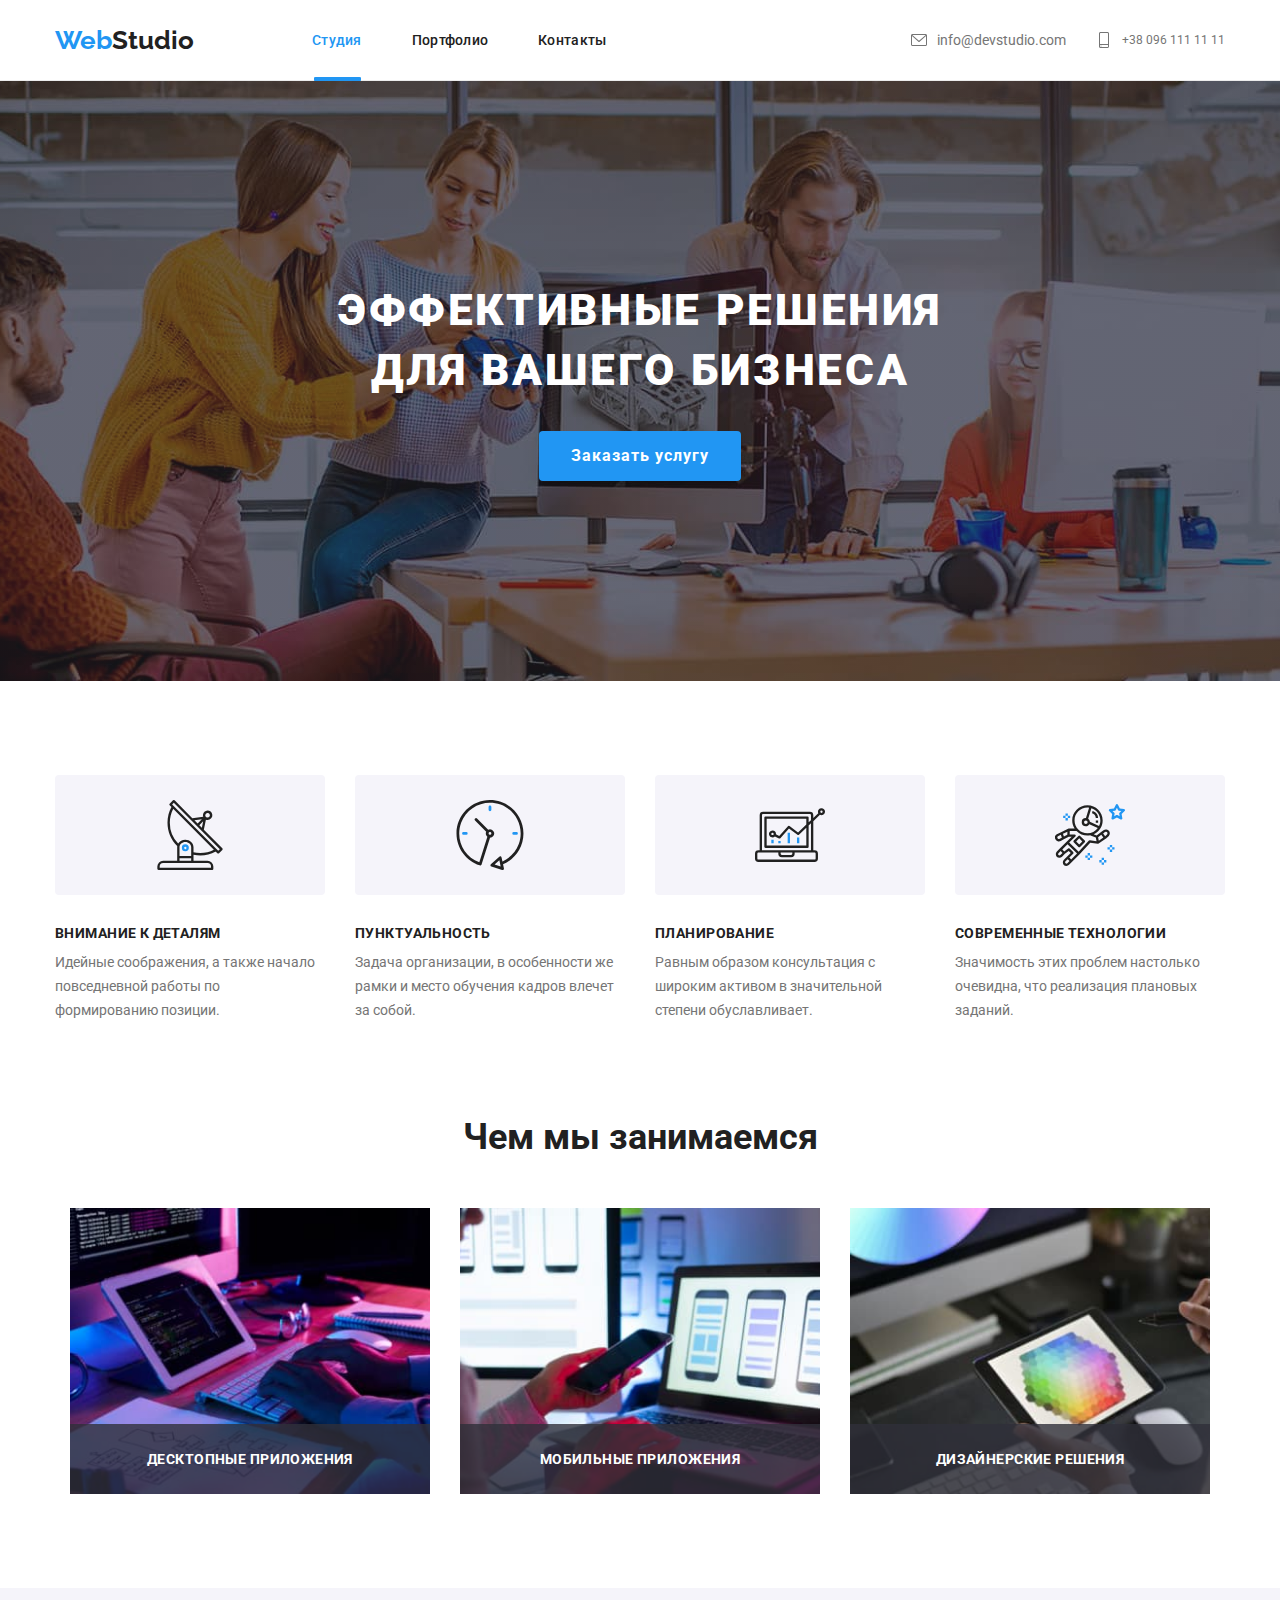
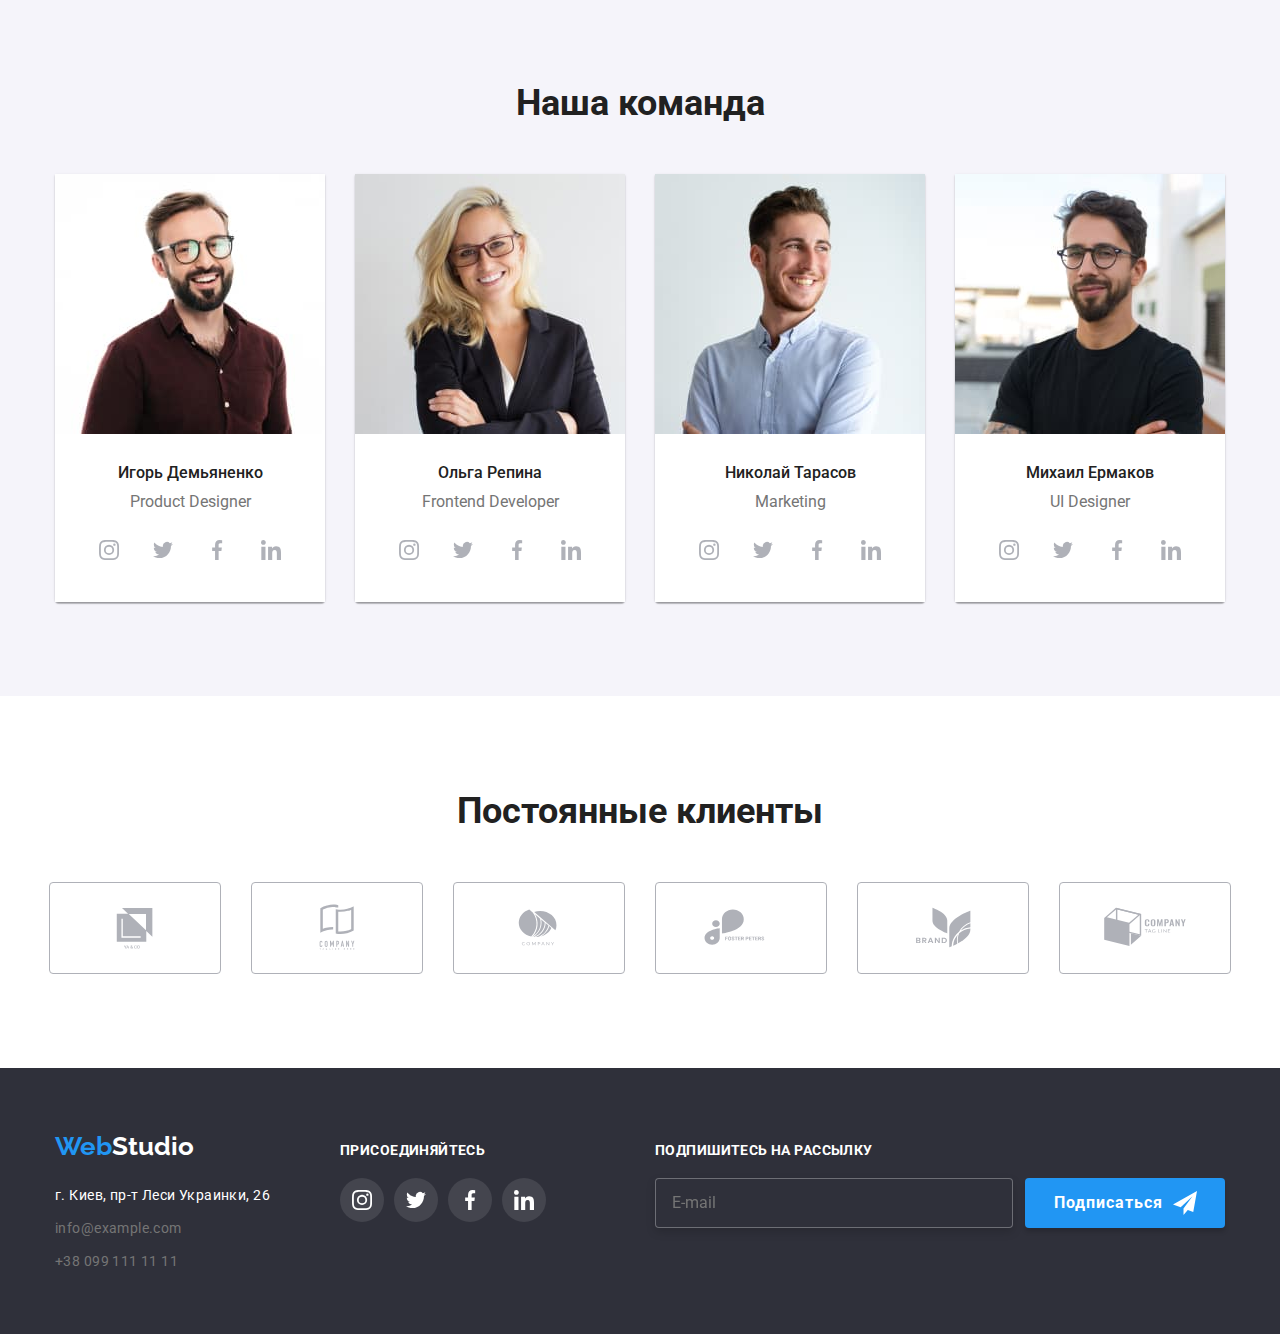
==== index.html @ 4e7187fd "add 2x pictures" ====
<!DOCTYPE html>
<html lang="ru">
<head>
    <meta charset="UTF-8">
    <meta http-equiv="X-UA-Compatible" content="IE=edge">
    <meta name="viewport" content="width=device-width, initial-scale=1.0">
    <title>Homework7</title>
    <link rel="preconnect" href="https://fonts.googleapis.com">
    <link rel="preconnect" href="https://fonts.gstatic.com" crossorigin>
    <link href="https://fonts.googleapis.com/css2?family=Raleway:wght@700&family=Roboto:wght@400;500;700;900&display=swap"
    rel="stylesheet">
    <link rel="stylesheet" href="./css/main.min.css">
</head>
<body class="page">
    <!--Шапка сайта-->
    <header class="page-header">
        <div class="container">
                <nav class="menu">
                    <a class="logo" href="./index.html">
                        <span class="logo__prefix">Web</span>Studio
                    </a>
                    <button 
                        type="button" 
                        class="menu__button" 
                        aria-expanded="false" 
                        aria-controls="menu-container"
                        data-menu-button
                    >
                        <svg 
                            width="40" 
                            height="40" 
                            aria-label="Переключатель мобильного меню"
                        >
                            <use class="menu__icon-cross" href="./images/icons.svg#icon-cross"></use>
                            <use class="menu__icon-menu" href="./images/icons.svg#icon-menu"></use>
                        </svg>
                    </button>
                    <div class="menu__container" id="menu-container" data-menu>
                        <ul class="menu__navigation list">
                            <li class="menu__item"><a href="" class="menu__link menu__link--current">Студия</a></li>
                            <li class="menu__item"><a href="portfolio.html" class="menu__link">Портфолио</a>
                            </li>
                            <li class="menu__item"><a href="" class="menu__link">Контакты</a></li>
                        </ul>
                        <ul class="menu__address list">
                            <li class="menu__address-item">
                                <a href="tel:+380961111111" class="menu__address-link menu__address-link--number">
                                    <svg class="menu__icon-address">
                                        <use href="./images/icons.svg#icon-smartphone"></use>
                                    </svg>
                                    +38 096 111 11 11
                                </a>
                            </li>
                            <li class="menu__address-item">
                                <a href="mailto:info@devstudio.com" class="menu__address-link">
                                    <svg class="menu__icon-address">
                                        <use href="./images/icons.svg#icon-envelope"></use>
                                    </svg>
                                    info@devstudio.com
                                </a>
                            </li>
                            <ul class="menu__mini-socials list">
                                <li class="menu__mini-item"><a class="menu__mini-link" href="">Instagram</a></li>
                                <li class="menu__mini-item"><a class="menu__mini-link" href="">Twitter</a></li>
                                <li class="menu__mini-item"><a class="menu__mini-link" href="">Facebook</a></li>
                                <li class="menu__mini-item"><a class="menu__mini-link" href="">Linkedin</a></li>
                            </ul>
                        </ul>
                    </div>
                </nav>
        </div>
    </header>
    <!--Уникальный контент страницы-->
    <main>
            <!--Герой-->
            <section class="hero">
                <h1 class="title hero__title"> ЭФФЕКТИВНЫЕ РЕШЕНИЯ ДЛЯ ВАШЕГО БИЗНЕСА</h1>
                <button type="button" class="button" data-modal-open>Заказать услугу</button>
            </section>
            <!--Преимущества-->
            <section class="section">
                <div class="container">
                    <h2 class="visually-hidden">Наши преимущества</h2>
                    <ul class="features list">
                        <li class="features__item">
                            <div class="features__thumb">
                                <svg class="features__icon">
                                    <use href="./images/icons.svg#icon-antenna"></use>
                                </svg>
                            </div>
                            <h3 class="title--subtitle"> ВНИМАНИЕ К ДЕТАЛЯМ</h3>
                            <p class="features__text">Идейные соображения, а также начало повседневной работы по формированию позиции.</p>
                        </li>

                        <li class="features__item">
                            <div class="features__thumb">
                                <svg class="features__icon">
                                    <use href="./images/icons.svg#icon-clock"></use>
                                </svg>
                            </div>
                            <h3 class="title--subtitle">ПУНКТУАЛЬНОСТЬ</h3>
                            <p class="features__text"> Задача организации, в особенности же рамки и место обучения кадров влечет за собой.</p>
                        </li>

                        <li class="features__item">
                            <div class="features__thumb">
                                <svg class="features__icon">
                                    <use href="./images/icons.svg#icon-diagram"></use>
                                </svg>
                            </div>
                            <h3 class="title--subtitle">ПЛАНИРОВАНИЕ</h3>
                            <p class="features__text"> Равным образом консультация с широким активом в значительной степени обуславливает.</p>
                        </li>

                        <li class="features__item">
                            <div class="features__thumb">
                                <svg class="features__icon">
                                    <use href="./images/icons.svg#icon-astronaut"></use>
                                </svg>
                            </div>
                            <h3 class="title--subtitle">СОВРЕМЕННЫЕ ТЕХНОЛОГИИ</h3>
                            <p class="features__text">Значимость этих проблем настолько очевидна, что реализация плановых заданий.</p>
                        </li>
                    </ul>
                </div>
            </section>

            <!--Чем мы занимаемся-->
            <div class="products-wrap">
                <section class="section section__no-padding">
                    <div class="container">
                        <h2 class="title">Чем мы занимаемся</h2>
                        <ul class="products list">
                            <li class="products__item">
                                <img 
                                    scrset="./images/what-we-do1-1x.jpg 1x, ./images/what-we-do-1-2x.jpg 2x"
                                    src="./images/what-we-do-1-1x.jpg" 
                                    alt="Десктопные приложения" 
                                    width="370">
                                <h3 class="title--subtitle products__subtitle">Десктопные приложения</h3>
                            </li>
                
                            <li class="products__item">
                                <img 
                                    scrset="./images/what-we-do2-1x.jpg 1x, ./images/what-we-do-2-2x.jpg 2x"
                                    src="./images/what-we-do-2-1x.jpg" 
                                    alt="Мобильные приложения" 
                                    width="370">
                                <h3 class="title--subtitle products__subtitle">Мобильные приложения</h3>
                            </li>
                
                            <li class="products__item">
                                <img 
                                    scrset="./images/what-we-do3-1x.jpg 1x, ./images/what-we-do-3-2x.jpg 2x"
                                    src="./images/what-we-do-3-1x.jpg" 
                                    alt="Дизайнерские решения" 
                                    width="370">
                                <h3 class="title--subtitle products__subtitle">Дизайнерские решения</h3>
                            </li>
                        </ul>
                    </div>
                </section>
            </div>
            <!--Команда-->
            <section class="section section__team">
               <div class="container">
                    <h2 class="title"> Наша команда</h2>
                    <ul class="team list">
                        <li class="team__item">
                            <div class="team__thumb">
                                <img 
                                    class="team__image"
                                    scrset="./images/person1-1x.jpg 1x, ./images/person1-2x.jpg 2x"
                                    src="./images/person1-1x.jpg" 
                                    alt="Игорь Демьяненко" width="270">
                            </div>
                            <div class="team__content">
                                <h3 class="team__title">Игорь Демьяненко</h3>
                                <p class="team__text" lang="en">Product Designer</p>
                                <ul class="actions list">
                                    <li class="actions__item">
                                        <a href="" class="social" aria-label="Инстаграм">
                                            <svg class="social__icon">
                                                <use href="./images/icons.svg#icon-instagram"></use>
                                            </svg>
                                        </a>
                                    </li>
                                    <li class="actions__item">
                                        <a href="" class="social" aria-label="Твиттер">
                                            <svg class="social__icon">
                                                <use href="./images/icons.svg#icon-twitter"></use>
                                            </svg>
                                        </a>
                                    </li>
                                    <li class="actions__item">
                                        <a href="" class="social" aria-label="Фейсбук">
                                            <svg class="social__icon">
                                                <use href="./images/icons.svg#icon-facebook"></use>
                                            </svg>
                                        </a>
                                    </li>
                                    <li class="actions__item">
                                        <a href="" class="social" aria-label="Линкедин">
                                            <svg class="social__icon">
                                                <use href="./images/icons.svg#icon-linkedin"></use>
                                            </svg>
                                        </a>
                                    </li>
                                </ul>
                            </div>
                        </li>

                        <li class="team__item">
                            <div class="team__thumb">
                                <img 
                                    class="team__image" 
                                    scrset="./images/person2-1x.jpg 1x, ./images/person2-2x.jpg 2x"
                                    src="./images/person2-1x.jpg" 
                                    alt="Ольга Репина" 
                                    width="270">
                            </div>
                            <div class="team__content">
                                <h3 class="team__title">Ольга Репина</h3>
                                <p class="team__text" lang="en">Frontend Developer</p>
                                <ul class="actions list">
                                    <li class="actions__item">
                                        <a href="" class="social" aria-label="Инстаграм">
                                            <svg class="social__icon">
                                                <use href="./images/icons.svg#icon-instagram"></use>
                                            </svg>
                                        </a>
                                    </li>
                                    <li class="actions__item">
                                        <a href="" class="social" aria-label="Твиттер">
                                            <svg class="social__icon">
                                                <use href="./images/icons.svg#icon-twitter"></use>
                                            </svg>
                                        </a>
                                    </li>
                                    <li class="actions__item">
                                        <a href="" class="social" aria-label="Фейсбук">
                                            <svg class="social__icon">
                                                <use href="./images/icons.svg#icon-facebook"></use>
                                            </svg>
                                        </a>
                                    </li>
                                    <li class="actions__item">
                                        <a href="" class="social" aria-label="Линкедин">
                                            <svg class="social__icon">
                                                <use href="./images/icons.svg#icon-linkedin"></use>
                                            </svg>
                                        </a>
                                    </li>
                                </ul>
                            </div>
                        </li>

                        <li class="team__item">
                            <div class="team__thumb">
                                <img 
                                    class="team__image" 
                                    scrset="./images/person3-1x.jpg 1x, ./images/person3-2x.jpg 2x"
                                    src="./images/person3-1x.jpg"
                                    alt="Николай Тарасов" 
                                    width="270">
                            </div>
                            <div class="team__content">
                                <h3 class="team__title">Николай Тарасов</h3>
                                <p class="team__text" lang="en">Marketing </p>
                                <ul class="actions list">
                                    <li class="actions__item">
                                        <a href="" class="social" aria-label="Инстаграм">
                                            <svg class="social__icon">
                                                <use href="./images/icons.svg#icon-instagram"></use>
                                            </svg>
                                        </a>
                                    </li>
                                    <li class="actions__item">
                                        <a href="" class="social" aria-label="Твиттер">
                                            <svg class="social__icon">
                                                <use href="./images/icons.svg#icon-twitter"></use>
                                            </svg>
                                        </a>
                                    </li>
                                    <li class="actions__item">
                                        <a href="" class="social" aria-label="Фейсбук">
                                            <svg class="social__icon">
                                                <use href="./images/icons.svg#icon-facebook"></use>
                                            </svg>
                                        </a>
                                    </li>
                                    <li class="actions__item">
                                        <a href="" class="social" aria-label="Линкедин">
                                            <svg class="social__icon">
                                                <use href="./images/icons.svg#icon-linkedin"></use>
                                            </svg>
                                        </a>
                                    </li>
                                </ul>
                            </div>
                        </li>
                        
                        <li class="team__item">
                            <div class="team__thumb">
                                <img 
                                    class="team__image"
                                    scrset="./images/person4-1x.jpg 1x, ./images/person4-2x.jpg 2x"
                                    src="./images/person4-1x.jpg"
                                    alt="Михаил Ермаков" 
                                    width="270">
                            </div>
                            <div class="team__content">
                                <h3 class="team__title">Михаил Ермаков</h3>
                                <p class="team__text" lang="en">UI Designer</p>
                                <ul class="actions list">
                                    <li class="actions__item">
                                        <a href="" class="social" aria-label="Инстаграм">
                                            <svg class="social__icon">
                                                <use href="./images/icons.svg#icon-instagram"></use>
                                            </svg>
                                        </a>
                                    </li>
                                    <li class="actions__item">
                                        <a href="" class="social" aria-label="Твиттер">
                                            <svg class="social__icon">
                                                <use href="./images/icons.svg#icon-twitter"></use>
                                            </svg>
                                        </a>
                                    </li>
                                    <li class="actions__item">
                                        <a href="" class="social" aria-label="Фейсбук">
                                            <svg class="social__icon">
                                                <use href="./images/icons.svg#icon-facebook"></use>
                                            </svg>
                                        </a>
                                    </li>
                                    <li class="actions__item">
                                        <a href="" class="social" aria-label="Линкедин">
                                            <svg class="social__icon">
                                                <use href="./images/icons.svg#icon-linkedin"></use>
                                            </svg>
                                        </a>
                                    </li>
                                </ul>
                            </div>
                        </li>
                    </ul>
               </div>
            </section>
            <section class="section">
                <div class="container">
                    <h2 class="title">Постоянные клиенты</h2>
                    <ul class="clients list">
                        <li class="clients__item">
                            <a href="" class="clients__link">
                                <svg class="clients__icon">
                                    <use href="./images/icons.svg#icon-client1"></use>
                                </svg>
                            </a>
                        </li>
            
                        <li class="clients__item">
                            <a href="" class="clients__link">
                                <svg class="clients__icon">
                                    <use href="./images/icons.svg#icon-client2"></use>
                                </svg>
                            </a>
                        </li>
            
                        <li class="clients__item">
                            <a href="" class="clients__link">
                                <svg class="clients__icon">
                                    <use href="./images/icons.svg#icon-client3"></use>
                                </svg>
                            </a>
                        </li>

                        <li class="clients__item">
                            <a href="" class="clients__link">
                                <svg class="clients__icon">
                                    <use href="./images/icons.svg#icon-client4"></use>
                                </svg>
                            </a>
                        </li>

                        <li class="clients__item">
                            <a href="" class="clients__link">
                                <svg class="clients__icon">
                                    <use href="./images/icons.svg#icon-client5"></use>
                                </svg>
                            </a>
                        </li>

                        <li class="clients__item">
                            <a href="" class="clients__link">
                                <svg class="clients__icon">
                                    <use href="./images/icons.svg#icon-client6"></use>
                                </svg>
                            </a>
                        </li>
                    </ul>
                </div>
            </section>
    </main>
    <!--Футер-->
    <footer class="footer">
        <div class="container footer__container">
                    <div class="footer-address">
                        <a class="logo logo__footer" href="./index.html">
                            <span class="logo__prefix">Web</span>Studio
                        </a>
                        <address class="footer-address__address">
                            <ul class="list">
                                <li class="footer-address__item"><a class="link footer-address__link" href="">г. Киев, пр-т Леси Украинки, 26 </a></li>
                                <li class="footer-address__item"><a class="link footer-address__link footer-address__link--grey" href="mailto:info@example.com">info@example.com</a></li>
                                <li class="footer-address__item"><a class="link footer-address__link footer-address__link--grey" href="tel:+380991111111">+38 099 111 11 11</a></li>
                            </ul>
                        </address>
                    </div>
                    <div class="footer__follow">
                        <span class="cta"> <b> Присоединяйтесь </b></span>
                        <ul class=" actions actions__footer list">
                            <li class="actions__item">
                                <a href="" class="social social--grey" aria-label="Инстаграм">
                                    <svg class="social__icon">
                                        <use href="./images/icons.svg#icon-instagram"></use>
                                    </svg>
                                </a>
                            </li>
                            <li class="actions__item">
                                <a href="" class="social social--grey" aria-label="Твиттер">
                                    <svg class="social__icon">
                                        <use href="./images/icons.svg#icon-twitter"></use>
                                    </svg>
                                </a>
                            </li>
                            <li class="actions__item">
                                <a href="" class="social social--grey" aria-label="Фейсбук">
                                    <svg class="social__icon">
                                        <use href="./images/icons.svg#icon-facebook"></use>
                                    </svg>
                                </a>
                            </li>
                            <li class="actions__item">
                                <a href="" class="social social--grey" aria-label="Линкедин">
                                    <svg class="social__icon">
                                        <use href="./images/icons.svg#icon-linkedin"></use>
                                    </svg>
                                </a>
                            </li>
                        </ul>
                    </div>
                    <div class="subscribe">
                        <div class="subscribe__email">
                            <span class="cta"> <b> Подпишитесь на рассылку </b></span>
                            <label class="visually-hidden" for="subscribe-email">Имя</label>
                            <input class="subscribe__input" name="subscribe_email" id="subscribe-email" type="email" placeholder="E-mail">
                        </div>
                        <button type="submit" class="button button__subscribe">
                            Подписаться
                            <svg class="subscribe__icon">
                                <use href="./images/icons.svg#icon-send"></use>
                            </svg>
                        </button>
                                
                        
                    </div>
        </div>
    </footer>
<!-- Модальное окно -->
    <div class="backdrop is-hidden" data-modal>
        <div class="modal">
            <button class="close-button" data-modal-close>
                <svg class="close-button__icon">
                    <use href="./images/icons.svg#icon-close"></use>
                </svg>
            </button>
            <div class="modal__cta">
                <b>Оставьте свои данные, мы вам перезвоним</b>
            </div>
            <form name="form" class="form">
                <div class="form__field">
                    <label class="form__label" for="user_name">Имя</label>
                    <svg class="form__icon">
                        <use href="./images/icons.svg#icon-person-black"></use>
                    </svg>
                    <input class="form__input" type="text" name="username" id="user_name" autofocus />
                </div>
            
                <div class="form__field">
                    <label class="form__label" for="phone_number">Телефон</label>
                    <svg class="form__icon">
                        <use href="./images/icons.svg#icon-phone-black"></use>
                    </svg>
                    <input class="form__input" type="tel" name="phone_number" id="phone_number" />
                </div>
            
                <div class="form__field">
                    <label class="form__label" for="user_email">Почта</label>
                    <svg class="form__icon">
                        <use href="./images/icons.svg#icon-email-black"></use>
                    </svg>
                    <input class="form__input" type="email" name="email" id="user_email" />
                </div>
            
                <div class="form__field">
                    <label class="form__label" for="comment">Комментарий</label>
                    <textarea class="form__input form__input--comment" name="comment" id="comment" placeholder="Введите текст"></textarea>
                </div>
            
                <div class="checkbox">
                    <input class="checkbox__input visually-hidden" type="checkbox" name="policy" id="policy" />
                    <svg class="checkbox__icon">
                        <use href="./images/icons.svg#icon-check-empty"></use>
                    </svg>
                    <svg class="checkbox__icon-done">
                        <use href="./images/icons.svg#icon-check"></use>
                    </svg>
                    <label class="checkbox__label" for="policy"> Соглашаюсь с рассылкой и принимаю <a class="checkbox__contract" href="">Условия договора</a></label>
                </div>

                <button class="button" type="submit">Отправить</button>
            </form>
        </div>
    </div>

    <script src="./js/modal.js"></script>
    <script src="./js/menu.js"></script>
</body>
</html>
---- css/main.min.css ----
/*! modern-normalize v1.1.0 | MIT License | https://github.com/sindresorhus/modern-normalize */*,::before,::after{-webkit-box-sizing:border-box;box-sizing:border-box}html{line-height:1.15;-webkit-text-size-adjust:100%;-moz-tab-size:4;-o-tab-size:4;tab-size:4}body{margin:0;font-family:system-ui,-apple-system,"Segoe UI",Roboto,Helvetica,Arial,sans-serif,"Apple Color Emoji","Segoe UI Emoji"}body.modal-open{overflow:hidden}hr{height:0;color:inherit}abbr[title]{-webkit-text-decoration:underline dotted;text-decoration:underline dotted}b,strong{font-weight:bolder}code,kbd,samp,pre{font-family:ui-monospace,SFMono-Regular,Consolas,"Liberation Mono",Menlo,monospace;font-size:1em}small{font-size:80%}sub,sup{font-size:75%;line-height:0;position:relative;vertical-align:baseline}sub{bottom:-0.25em}sup{top:-0.5em}table{text-indent:0;border-color:inherit}button,input,optgroup,select,textarea{font-family:inherit;font-size:100%;line-height:1.15;margin:0}button,select{text-transform:none}button,[type=button],[type=reset],[type=submit]{-webkit-appearance:button}::-moz-focus-inner{border-style:none;padding:0}:-moz-focusring{outline:1px dotted ButtonText}:-moz-ui-invalid{box-shadow:none}legend{padding:0}progress{vertical-align:baseline}::-webkit-inner-spin-button,::-webkit-outer-spin-button{height:auto}[type=search]{-webkit-appearance:textfield;outline-offset:-2px}::-webkit-search-decoration{-webkit-appearance:none}::-webkit-file-upload-button{-webkit-appearance:button;font:inherit}summary{display:list-item}p,h1,h2,h3,h4,h5,h6{margin:0;padding:0}a{text-decoration:none}img{display:block;max-width:100%;height:auto}.page{margin:0;background-color:#fff;color:#757575;font-family:Roboto,sans-serif;font-size:14px;letter-spacing:0,3em}textarea{resize:none}.list{margin:0;padding:0;list-style:none}.visually-hidden{position:absolute;width:1px;height:1px;margin:-1px;padding:0;overflow:hidden;border:0;clip:rect(0 0 0 0)}.container{margin-left:auto;margin-right:auto;padding-left:15px;padding-right:15px}@media(min-width: 480px){.container{width:480px}}@media(min-width: 768px){.container{width:768px}}@media(min-width: 1200px){.container{width:1200px}}.title{margin-bottom:30px;color:#212121;font-weight:700;font-size:28px;line-height:1.1786;text-align:center}@media(min-width: 768px){.title{font-size:36px;line-height:1.1667}}@media(min-width: 1200px){.title{margin-bottom:50px}}.title--subtitle{margin-bottom:10px;color:#212121;text-align:center;font-weight:700;font-size:14px;line-height:1.1429;letter-spacing:.03em;text-transform:uppercase}@media(min-width: 768px){.title--subtitle{text-align:left}}.logo{color:#212121;font-family:Raleway,sans-serif;text-decoration:none;font-weight:700;font-size:26px;line-height:1.4}.logo__prefix{color:#2196f3}.logo__footer{color:#fff;text-align:center;display:block;margin-left:auto;margin-right:auto}@media(min-width: 1200px){.logo__footer{text-align:left}}@media(min-width: 768px){.logo{padding:0}}.page-header{position:relative;padding:16px 0;border-bottom:1px solid #ececec}@media(min-width: 768px){.page-header{padding:0}}.menu{display:-webkit-box;display:-ms-flexbox;display:flex;-webkit-box-align:center;-ms-flex-align:center;align-items:center}.menu__container{display:-webkit-box;display:-ms-flexbox;display:flex;-webkit-box-align:center;-ms-flex-align:center;align-items:center;-webkit-box-flex:1;-ms-flex-positive:1;flex-grow:1;-webkit-box-pack:justify;-ms-flex-pack:justify;justify-content:space-between;padding:48px 40px;background-color:#fff}@media(max-width: 767px){.menu__container{display:none;position:fixed;width:100%;z-index:40;top:0;left:0;overflow-y:scroll}}.menu__container.is-open{display:block}@media(min-width: 768px){.menu__container{padding:0;margin-left:63px}}@media(min-width: 1200px){.menu__container{margin-left:93px}}.menu__button{position:absolute;z-index:5;top:14px;right:8px;display:-webkit-box;display:-ms-flexbox;display:flex;margin:0;padding:0;border:none;background-color:rgba(0,0,0,0)}@media(min-width: 768px){.menu__button{display:none}}.menu__icon-cross{display:none}.menu__button.is-open .menu__icon-menu{display:none}.menu__button.is-open .menu__icon-cross{display:block}@media(min-width: 768px){.menu__navigation{display:-webkit-box;display:-ms-flexbox;display:flex}}@media(max-width: 767px){.menu__item:not(:last-child){margin-bottom:32px}}.menu__link{position:relative;display:block;padding:0;font-size:40px;line-height:1.175;letter-spacing:.02em;color:#212121;white-space:nowrap;-webkit-transition:color 250ms cubic-bezier(0.4, 0, 0.2, 1);transition:color 250ms cubic-bezier(0.4, 0, 0.2, 1)}.menu__link:hover,.menu__link:focus{color:#2196f3}@media(min-width: 768px){.menu__link{font-size:14px;font-weight:500;line-height:1.1429;padding:32px 25px}}.menu__link--current{color:#2196f3}@media(min-width: 768px){.menu__link--current::after{content:"";position:absolute;bottom:-1px;left:50%;-webkit-transform:translate(-50%);transform:translate(-50%);width:47px;height:4px;background-image:url(../images/hover.svg)}}@media(max-width: 767px){.menu__address{margin-top:302px}}@media(min-width: 768px){.menu__address{display:-webkit-box;display:-ms-flexbox;display:flex;-webkit-box-orient:vertical;-webkit-box-direction:reverse;-ms-flex-direction:column-reverse;flex-direction:column-reverse}}@media(min-width: 1200px){.menu__address{-webkit-box-orient:horizontal;-webkit-box-direction:reverse;-ms-flex-direction:row-reverse;flex-direction:row-reverse;-webkit-box-align:center;-ms-flex-align:center;align-items:center}}@media(max-width: 767px){.menu__address-item:not(:first-child){margin-top:32px}}@media(min-width: 767px)and (max-width: 1199px){.menu__address-item:not(:first-child){margin-bottom:10px}}@media(min-width: 1200px){.menu__address-item:not(:first-child){margin-right:30px}}.menu__address-link{padding:0;font-size:24px;line-height:1.1667;color:#757575;-webkit-transition:color 250ms cubic-bezier(0.4, 0, 0.2, 1);transition:color 250ms cubic-bezier(0.4, 0, 0.2, 1)}@media(min-width: 768px){.menu__address-link{display:-webkit-box;display:-ms-flexbox;display:flex;-webkit-box-align:center;-ms-flex-align:center;align-items:center;font-size:12px}}@media(min-width: 1200px){.menu__address-link{font-size:14px}}.menu__address-link:hover,.menu__address-link:focus{color:#2196f3}.menu__address-link--number{font-size:34px;line-height:1.1765;color:#2196f3}@media(min-width: 768px){.menu__address-link--number{font-size:12px;color:#757575}}.menu__icon-address{display:none;margin-right:8px;width:14px;height:14px;fill:currentColor}@media(min-width: 768px){.menu__icon-address{display:inline-block}}@media(min-width: 1200px){.menu__icon-address{margin-right:10px;width:16px;height:16px}}.menu__mini-socials{display:-webkit-box;display:-ms-flexbox;display:flex;padding:0;margin-top:64px;margin-left:-10px}@media(min-width: 768px){.menu__mini-socials{display:none}}.menu__mini-link{padding:0 10px;font-weight:500;font-size:18px;line-height:1.2222;color:#2196f3}.menu__mini-item:not(:last-child){border-right:1px solid rgba(33,33,33,.2)}.hero{padding-top:118px;padding-bottom:118px;text-align:center;background-color:#2f303a;max-width:1600px;height:400px;margin-left:auto;margin-right:auto;background-image:-webkit-gradient(linear, left top, right top, from(rgba(47, 48, 58, 0.4)), to(rgba(47, 48, 58, 0.4))),url("../../images/bg-hero.jpg");background-image:linear-gradient(to right, rgba(47, 48, 58, 0.4), rgba(47, 48, 58, 0.4)),url("../../images/bg-hero.jpg");background-size:1600px;background-repeat:no-repeat;background-position:center}@media(min-width: 1200px){.hero{padding-top:200px;padding-bottom:200px;height:600px}}@media(min-device-pixel-ratio: 2),(-webkit-min-device-pixel-ratio: 2),(min-resolution: 192dpi),(min-resolution: 2dppx){.hero .hero{background-image:url("../../images/bg-hero-2x.jpg")}}.hero__title{margin:0 auto;max-width:696px;color:#fff;font-weight:900;font-size:24px;line-height:1.75;letter-spacing:.06em;text-transform:uppercase}@media(min-width: 768px){.hero__title{font-size:26px;line-height:1.6154}}@media(min-width: 1200px){.hero__title{font-size:44px;line-height:1.3636}}.section{padding-top:60px;padding-bottom:60px}@media(min-width: 1200px){.section{padding-top:94px;padding-bottom:94px}}.section__no-padding{padding-top:0}.section__team{background-color:#f5f4fa}.features{margin:-15px}@media(min-width: 768px){.features{display:-webkit-box;display:-ms-flexbox;display:flex;-ms-flex-wrap:wrap;flex-wrap:wrap}}.features__item{margin:15px;-ms-flex-preferred-size:calc(100% - 30px);flex-basis:calc(100% - 30px)}@media(min-width: 768px){.features__item{-ms-flex-preferred-size:calc((100% - 60px)/2);flex-basis:calc((100% - 60px)/2)}}@media(min-width: 1200px){.features__item{-ms-flex-preferred-size:calc((100% - 120px)/4);flex-basis:calc((100% - 120px)/4)}}.features__thumb{display:-webkit-box;display:-ms-flexbox;display:flex;-webkit-box-align:center;-ms-flex-align:center;align-items:center;-webkit-box-pack:center;-ms-flex-pack:center;justify-content:center;height:120px;background-color:#f5f4fa;border-radius:4px;margin-bottom:30px}.features__icon{width:70px;height:70px}.features__text{line-height:1.7}.products-wrap{display:none}@media(min-width: 1200px){.products-wrap{display:block}}.products{display:-webkit-box;display:-ms-flexbox;display:flex}.products__item{position:relative;margin:0 15px}.products__subtitle{margin:0;position:absolute;bottom:0;left:0;display:-webkit-box;display:-ms-flexbox;display:flex;-webkit-box-pack:center;-ms-flex-pack:center;justify-content:center;-webkit-box-align:center;-ms-flex-align:center;align-items:center;width:100%;height:70px;color:#fff;background-color:rgba(47,48,58,.8)}.team{margin:-15px}@media(min-width: 768px){.team{display:-webkit-box;display:-ms-flexbox;display:flex;-ms-flex-wrap:wrap;flex-wrap:wrap}}.team__thumb{height:460px}@media(min-width: 768px){.team__thumb{height:374}}@media(min-width: 1200px){.team__thumb{width:270px;height:260px}}.team__image{width:100%;height:100%;-o-object-fit:cover;object-fit:cover}.team__item{margin:15px;-ms-flex-preferred-size:calc(100% - 30px);flex-basis:calc(100% - 30px);-webkit-box-shadow:0px 1px 3px rgba(0,0,0,.12),0px 1px 1px rgba(0,0,0,.14),0px 2px 1px rgba(0,0,0,.2);box-shadow:0px 1px 3px rgba(0,0,0,.12),0px 1px 1px rgba(0,0,0,.14),0px 2px 1px rgba(0,0,0,.2);border-radius:0px 0px 4px 4px}@media(max-width: 767px){.team__item{margin-bottom:30px}}@media(min-width: 768px){.team__item{-ms-flex-preferred-size:calc((100% - 60px)/2);flex-basis:calc((100% - 60px)/2)}}@media(min-width: 1200px){.team__item{-ms-flex-preferred-size:calc((100% - 120px)/4);flex-basis:calc((100% - 120px)/4)}}.team__content{background-color:#fff;padding:30px 32px}.team__title{margin-bottom:10px;color:#212121;font-size:16px;line-height:1.1718;font-weight:500;text-align:center}.team__text{font-size:16px;line-height:1.1718;font-weight:400;text-align:center;margin-bottom:16px}.actions{display:-webkit-box;display:-ms-flexbox;display:flex;-webkit-box-pack:center;-ms-flex-pack:center;justify-content:center}.actions__item:not(:last-child){margin-right:10px}.social{display:block;width:44px;height:44px;padding:12px;border:none;color:#afb1b8;background-color:#fff;border-radius:50%;-webkit-transition:color 250ms cubic-bezier(0.4, 0, 0.2, 1),background-color 250ms cubic-bezier(0.4, 0, 0.2, 1);transition:color 250ms cubic-bezier(0.4, 0, 0.2, 1),background-color 250ms cubic-bezier(0.4, 0, 0.2, 1)}.social:hover,.social:focus{color:#fff;background-color:#2196f3}.social__icon{width:20px;height:20px;fill:currentColor}.social--grey{color:#fff;background-color:rgba(255,255,255,.1);-webkit-transition:background-color 250ms cubic-bezier(0.4, 0, 0.2, 1);transition:background-color 250ms cubic-bezier(0.4, 0, 0.2, 1)}.social--grey:hover,.social--grey:focus{background-color:#2196f3}.clients{display:-webkit-box;display:-ms-flexbox;display:flex;-ms-flex-wrap:wrap;flex-wrap:wrap;-webkit-box-pack:center;-ms-flex-pack:center;justify-content:center;-webkit-box-align:center;-ms-flex-align:center;align-items:center;margin:-15px}@media(min-width: 1200px){.clients{-ms-flex-wrap:nowrap;flex-wrap:nowrap}}.clients__item{height:92px;-ms-flex-preferred-size:calc((100% - 60px)/2);flex-basis:calc((100% - 60px)/2);margin:15px}@media(min-width: 768px){.clients__item{-ms-flex-preferred-size:calc((100% - 90px)/3);flex-basis:calc((100% - 90px)/3)}}@media(min-width: 1200px){.clients__item{-ms-flex-preferred-size:calc((100% - 180px)/6);flex-basis:calc((100% - 180px)/6)}}.clients__link{display:-webkit-inline-box;display:-ms-inline-flexbox;display:inline-flex;-webkit-box-pack:center;-ms-flex-pack:center;justify-content:center;-webkit-box-align:center;-ms-flex-align:center;align-items:center;width:100%;height:100%;color:#afb1b8;border:1px solid #afb1b8;border-radius:4px;cursor:pointer;-webkit-transition:color 250ms cubic-bezier(0.4, 0, 0.2, 1),border-color 250ms cubic-bezier(0.4, 0, 0.2, 1);transition:color 250ms cubic-bezier(0.4, 0, 0.2, 1),border-color 250ms cubic-bezier(0.4, 0, 0.2, 1)}.clients__link:hover,.clients__link:focus{color:#2196f3;border-color:#2196f3}.clients__icon{width:170px;height:92px;fill:currentColor}.button{display:block;border-radius:4px;border:none;padding:10px 32px;min-width:200px;margin:30px auto 0 auto;color:#fff;background-color:#2196f3;-webkit-box-shadow:0px 4px 4px 0px rgba(0,0,0,.1490196078);box-shadow:0px 4px 4px 0px rgba(0,0,0,.1490196078);font-family:inherit;font-weight:700;font-size:16px;line-height:1.88;letter-spacing:.06em;text-align:center;cursor:pointer}.button__subscribe{position:relative;margin-top:20px;text-align:left;padding-left:29px}@media(min-width: 1200px){.button__subscribe{margin-top:0;margin-left:12px;-ms-flex-item-align:end;align-self:flex-end}}.filter{margin-bottom:40px}@media(min-width: 768px){.filter{margin-bottom:30px}}@media(min-width: 1200px){.filter{margin-bottom:50px}}.filter__list{display:-webkit-box;display:-ms-flexbox;display:flex;-webkit-box-pack:center;-ms-flex-pack:center;justify-content:center}@media(max-width: 767px){.filter__list{-ms-flex-wrap:wrap;flex-wrap:wrap;-webkit-box-pack:start;-ms-flex-pack:start;justify-content:flex-start}}.filter__item:not(:last-child){margin-right:8px}@media(max-width: 767px){.filter__item:not(:nth-last-child(-n+2)){margin-bottom:15px}}.filter__button{display:inline-block;border-radius:4px;border-width:0;padding:6px 22px;color:#212121;background-color:#f5f4fa;font-family:inherit;font-weight:500;font-size:16px;line-height:1.63;cursor:pointer;-webkit-transition:color 250ms cubic-bezier(0.4, 0, 0.2, 1),background-color 250ms cubic-bezier(0.4, 0, 0.2, 1);transition:color 250ms cubic-bezier(0.4, 0, 0.2, 1),background-color 250ms cubic-bezier(0.4, 0, 0.2, 1)}.filter__button:hover,.filter__button:focus{color:#fff;background-color:#2196f3}.card-set{text-align:center}@media(min-width: 768px){.card-set{display:-webkit-box;display:-ms-flexbox;display:flex;-ms-flex-wrap:wrap;flex-wrap:wrap;gap:30px}}.card-set__item{max-width:450px}.card-set__item:not(:last-child){margin-bottom:30px}@media(min-width: 768px){.card-set__item{width:354px}}@media(min-width: 1200px){.card-set__item{-ms-flex-preferred-size:calc((100% - 3*(30px))/3);flex-basis:calc((100% - 3*(30px))/3)}}.case{display:block;width:100%;cursor:pointer;-webkit-transition:-webkit-box-shadow 250ms cubic-bezier(0.4, 0, 0.2, 1);transition:-webkit-box-shadow 250ms cubic-bezier(0.4, 0, 0.2, 1);transition:box-shadow 250ms cubic-bezier(0.4, 0, 0.2, 1);transition:box-shadow 250ms cubic-bezier(0.4, 0, 0.2, 1), -webkit-box-shadow 250ms cubic-bezier(0.4, 0, 0.2, 1)}.case:hover,.case:focus{-webkit-box-shadow:1px 4px 6px 0px rgba(0,0,0,.1607843137),0px 4px 4px 0px rgba(0,0,0,.0588235294),0px 1px 1px 0px rgba(0,0,0,.1215686275);box-shadow:1px 4px 6px 0px rgba(0,0,0,.1607843137),0px 4px 4px 0px rgba(0,0,0,.0588235294),0px 1px 1px 0px rgba(0,0,0,.1215686275)}.case__thumb{position:relative;overflow:hidden;max-width:450px;height:294px}.case__image{height:100%;width:100%;-o-object-fit:cover;object-fit:cover}.case__guide{position:absolute;top:0;left:0;padding:77px 24px;color:#fff;font-size:18px;line-height:1.5556;background-color:#2196f3;opacity:0;pointer-events:none;-webkit-transform:translateY(100%);transform:translateY(100%);-webkit-transition:opasity 250ms cubic-bezier(0.4, 0, 0.2, 1),-webkit-transform 250ms cubic-bezier(0.4, 0, 0.2, 1);transition:opasity 250ms cubic-bezier(0.4, 0, 0.2, 1),-webkit-transform 250ms cubic-bezier(0.4, 0, 0.2, 1);transition:opasity 250ms cubic-bezier(0.4, 0, 0.2, 1),transform 250ms cubic-bezier(0.4, 0, 0.2, 1);transition:opasity 250ms cubic-bezier(0.4, 0, 0.2, 1),transform 250ms cubic-bezier(0.4, 0, 0.2, 1),-webkit-transform 250ms cubic-bezier(0.4, 0, 0.2, 1)}@media(min-width: 1200px){.case__guide{padding:49px 24px}}@media(min-width: 1200px){.case__guide{padding:63px 24px}}.case:hover .case__guide,.case:focus .case__guide{opacity:.9;-webkit-transform:translateY(0);transform:translateY(0)}.case__content{width:100%;text-align:left;padding:20px 24px;border-bottom:1px solid #eee;border-right:1px solid #eee;border-left:1px solid #eee}.case__title{display:inline-block;margin-bottom:4px;color:#212121;font-weight:700;font-size:18px;line-height:2;letter-spacing:.06em}.case__description{color:#757575;font-size:16px;line-height:1.88}.footer{padding-top:60px;padding-bottom:60px;background-color:#2f303a}@media(min-width: 768px){.footer__container{display:-webkit-box;display:-ms-flexbox;display:flex;-webkit-box-align:baseline;-ms-flex-align:baseline;align-items:baseline;-ms-flex-wrap:wrap;flex-wrap:wrap;-webkit-box-pack:justify;-ms-flex-pack:justify;justify-content:space-between}}@media(min-width: 1200px){.footer__container{-webkit-box-pack:start;-ms-flex-pack:start;justify-content:flex-start}}.footer__follow{margin-top:60px;text-align:center}@media(min-width: 767px)and (max-width: 1199px){.footer__follow{-ms-flex-preferred-size:50%;flex-basis:50%}}@media(min-width: 768px){.footer__follow{margin-top:0}}@media(min-width: 1200px){.footer__follow{margin-left:70px;text-align:left}}@media(min-width: 767px)and (max-width: 1199px){.footer-address{-ms-flex-preferred-size:50%;flex-basis:50%}}.footer-address__address{margin-top:20px;text-align:center}@media(min-width: 1200px){.footer-address__address{text-align:left}}.footer-address__item:not(:last-child){margin-bottom:8px}@media(min-width: 768px){.footer-address__item:not(:last-child){margin-bottom:9px}}.footer-address__link{font-style:normal;line-height:1.7;color:#fff;text-decoration:none;letter-spacing:.03em;-webkit-transition:color 250ms cubic-bezier(0.4, 0, 0.2, 1);transition:color 250ms cubic-bezier(0.4, 0, 0.2, 1)}.footer-address__link--grey{color:#757575}.footer-address__link:hover,.footer-address__link:focus{color:#2196f3}.cta{display:inline-block;margin-bottom:20px;color:#fff;line-height:1.1721;letter-spacing:.03em;text-transform:uppercase}.subscribe{margin-top:60px;text-align:center}@media(min-width: 767px)and (max-width: 1199px){.subscribe{-ms-flex-preferred-size:100%;flex-basis:100%}}@media(min-width: 1200px){.subscribe{display:-webkit-box;display:-ms-flexbox;display:flex;margin-top:0;text-align:left;margin-left:auto}}.subscribe__input{display:inline-block;width:100%;height:50px;padding:15px 16px;color:#fff;background-color:#2f303a;border:1px solid rgba(255,255,255,.3);-webkit-filter:drop-shadow(0px 4px 4px rgba(0, 0, 0, 0.15));filter:drop-shadow(0px 4px 4px rgba(0, 0, 0, 0.15));border-radius:4px}@media(min-width: 768px){.subscribe__input{display:block;width:55%;margin-left:auto;margin-right:auto}}@media(min-width: 1200px){.subscribe__input{width:358px}}.subscribe__input::-webkit-input-placeholder{font-size:16px;line-height:1.25}.subscribe__input::-moz-placeholder{font-size:16px;line-height:1.25}.subscribe__input:-ms-input-placeholder{font-size:16px;line-height:1.25}.subscribe__input::-ms-input-placeholder{font-size:16px;line-height:1.25}.subscribe__input::placeholder{font-size:16px;line-height:1.25}.subscribe__icon{position:absolute;bottom:13px;right:28px;width:24px;height:24px;pointer-events:none}.backdrop{position:fixed;z-index:20;top:0;left:0;width:100%;height:100%;padding:93px 15px;overflow-y:scroll;background-color:rgba(0,0,0,.2);opacity:1;-webkit-transition:opacity 250ms cubic-bezier(0.4, 0, 0.2, 1);transition:opacity 250ms cubic-bezier(0.4, 0, 0.2, 1)}.backdrop.is-hidden{opacity:0;pointer-events:none;visibility:hidden}.modal{-webkit-transform:scale(1);transform:scale(1);-webkit-transition:-webkit-transform 250ms cubic-bezier(0.4, 0, 0.2, 1);transition:-webkit-transform 250ms cubic-bezier(0.4, 0, 0.2, 1);transition:transform 250ms cubic-bezier(0.4, 0, 0.2, 1);transition:transform 250ms cubic-bezier(0.4, 0, 0.2, 1), -webkit-transform 250ms cubic-bezier(0.4, 0, 0.2, 1);padding:40px 39px 40px 41px;background-color:#fff;-webkit-box-shadow:0 2px 1px 0 rgba(0,0,0,.2),0 1px 1px 0 rgba(0,0,0,.1411764706),0 1px 3px 0 rgba(0,0,0,.1215686275);box-shadow:0 2px 1px 0 rgba(0,0,0,.2),0 1px 1px 0 rgba(0,0,0,.1411764706),0 1px 3px 0 rgba(0,0,0,.1215686275);border-radius:4px}@media(min-width: 768px){.modal{position:absolute;z-index:30;top:50%;left:50%;max-width:528px;width:100%;min-height:450px;-webkit-transform:translate(-50%, -50%);transform:translate(-50%, -50%);-webkit-transition:-webkit-transform 250ms cubic-bezier(0.4, 0, 0.2, 1);transition:-webkit-transform 250ms cubic-bezier(0.4, 0, 0.2, 1);transition:transform 250ms cubic-bezier(0.4, 0, 0.2, 1);transition:transform 250ms cubic-bezier(0.4, 0, 0.2, 1), -webkit-transform 250ms cubic-bezier(0.4, 0, 0.2, 1)}}@media(min-width: 1200px){.modal{min-height:581px}}.backdrop.is-hidden .modal{-webkit-transform:translate(-50%, -50%) scale(0.9);transform:translate(-50%, -50%) scale(0.9)}.modal__cta{margin-bottom:12px;font-size:20px;line-height:1.5;letter-spacing:.03em;text-align:center;color:#212121}@media(min-width: 1200px){.modal__cta{line-height:1.15}}.close-button{position:absolute;z-index:60;right:0;top:0;-webkit-transform:translate(-8px, 8px);transform:translate(-8px, 8px);width:30px;height:30px;display:-webkit-inline-box;display:-ms-inline-flexbox;display:inline-flex;-webkit-box-align:center;-ms-flex-align:center;align-items:center;-webkit-box-pack:center;-ms-flex-pack:center;justify-content:center;background-color:#fff;border:1px solid rgba(0,0,0,.1019607843);border-radius:50%;cursor:pointer}.close-button__icon{display:block;width:18px;height:18px;fill:currentColor;-webkit-transition:fill 250ms cubic-bezier(0.4, 0, 0.2, 1);transition:fill 250ms cubic-bezier(0.4, 0, 0.2, 1)}.close-button:hover .close-button__icon,.close-button:focus .close-button__icon{fill:#2196f3}.form__field{position:relative;display:-webkit-box;display:-ms-flexbox;display:flex;-webkit-box-orient:vertical;-webkit-box-direction:normal;-ms-flex-direction:column;flex-direction:column}.form__field:not(:last-child){margin-bottom:10px}.form__icon{position:absolute;width:18px;height:18px;bottom:11px;left:12px;-webkit-transition:fill 250ms cubic-bezier(0.4, 0, 0.2, 1);transition:fill 250ms cubic-bezier(0.4, 0, 0.2, 1)}.form__field:focus-within .form__icon{fill:#2196f3}.form__label{margin-bottom:4px;font-size:12px;line-height:1.1717;letter-spacing:.01em}.form__input{max-width:448px;margin:0;padding:12px 42px;border:1px solid rgba(33,33,33,.2);border-radius:4px;outline:none;-webkit-transition:border-color 250ms cubic-bezier(0.4, 0, 0.2, 1);transition:border-color 250ms cubic-bezier(0.4, 0, 0.2, 1)}.form__input:focus{border:1px solid #2196f3}.form__input::-webkit-input-placeholder{font-size:12px;line-height:1.1717;letter-spacing:.01em;color:rgba(117,117,117,.502)}.form__input::-moz-placeholder{font-size:12px;line-height:1.1717;letter-spacing:.01em;color:rgba(117,117,117,.502)}.form__input:-ms-input-placeholder{font-size:12px;line-height:1.1717;letter-spacing:.01em;color:rgba(117,117,117,.502)}.form__input::-ms-input-placeholder{font-size:12px;line-height:1.1717;letter-spacing:.01em;color:rgba(117,117,117,.502)}.form__input::placeholder{font-size:12px;line-height:1.1717;letter-spacing:.01em;color:rgba(117,117,117,.502)}.form__input--comment{max-width:448px;height:120px;padding:12px 16px}.checkbox{position:relative;display:-webkit-box;display:-ms-flexbox;display:flex;-webkit-box-align:center;-ms-flex-align:center;align-items:center;margin-top:20px}@media(min-width: 1200px){.checkbox{padding-left:12px}}.checkbox__input{display:block}.checkbox__icon{position:absolute;pointer-events:none;display:inline-block;width:16px;height:15px;opacity:1;-webkit-transition:opacity 250ms cubic-bezier(0.4, 0, 0.2, 1);transition:opacity 250ms cubic-bezier(0.4, 0, 0.2, 1)}.checkbox__input:checked+.checkbox__icon{opacity:0}.checkbox__icon-done{position:absolute;left:0;bottom:0;-webkit-transform:translateY(-5px);transform:translateY(-5px);pointer-events:none;display:inline-block;width:16px;height:15px;opacity:0;-webkit-transition:opacity 250ms cubic-bezier(0.4, 0, 0.2, 1);transition:opacity 250ms cubic-bezier(0.4, 0, 0.2, 1)}.checkbox__input:checked~.checkbox__icon-done{opacity:1}.checkbox__label{line-height:1.7143;padding-left:25px}@media(min-width: 480px){.checkbox__label{white-space:nowrap}}.checkbox__contract{line-height:1.7143;color:#2196f3;text-decoration:underline}/*# sourceMappingURL=main.min.css.map */
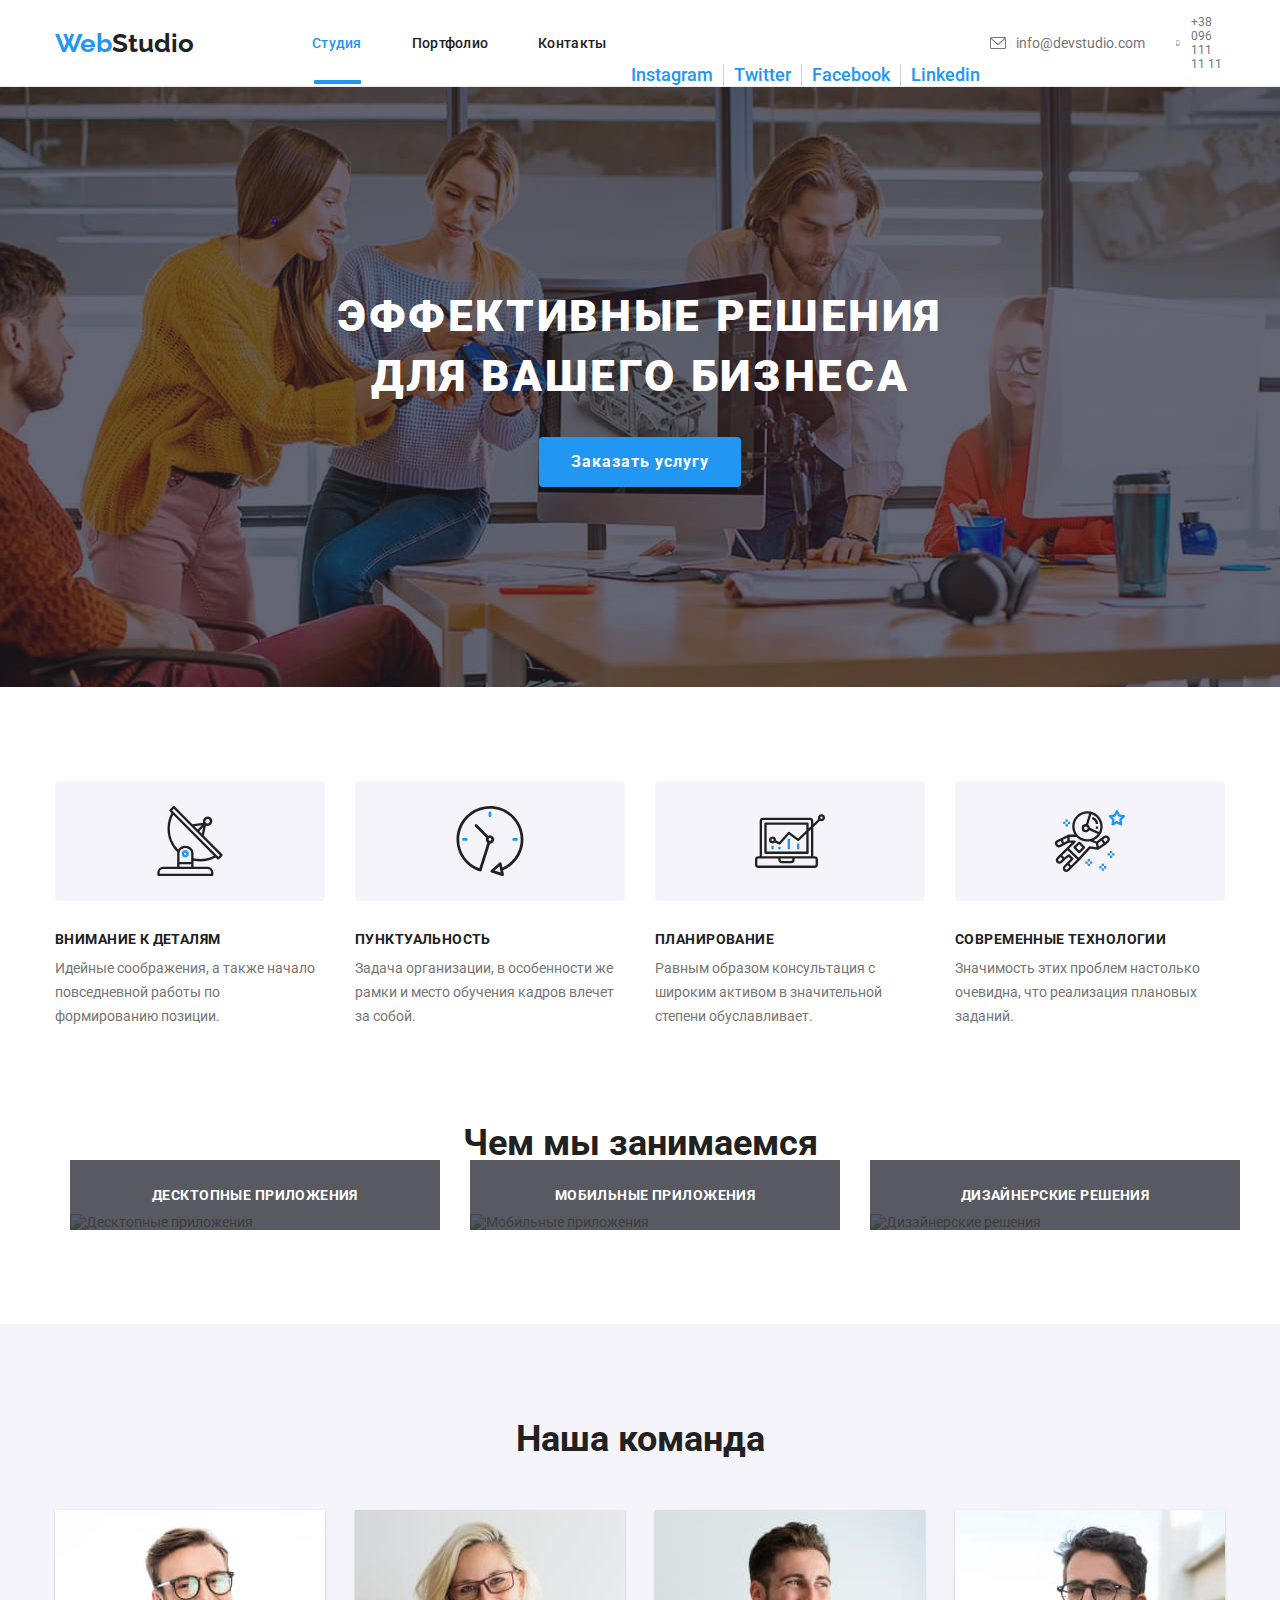
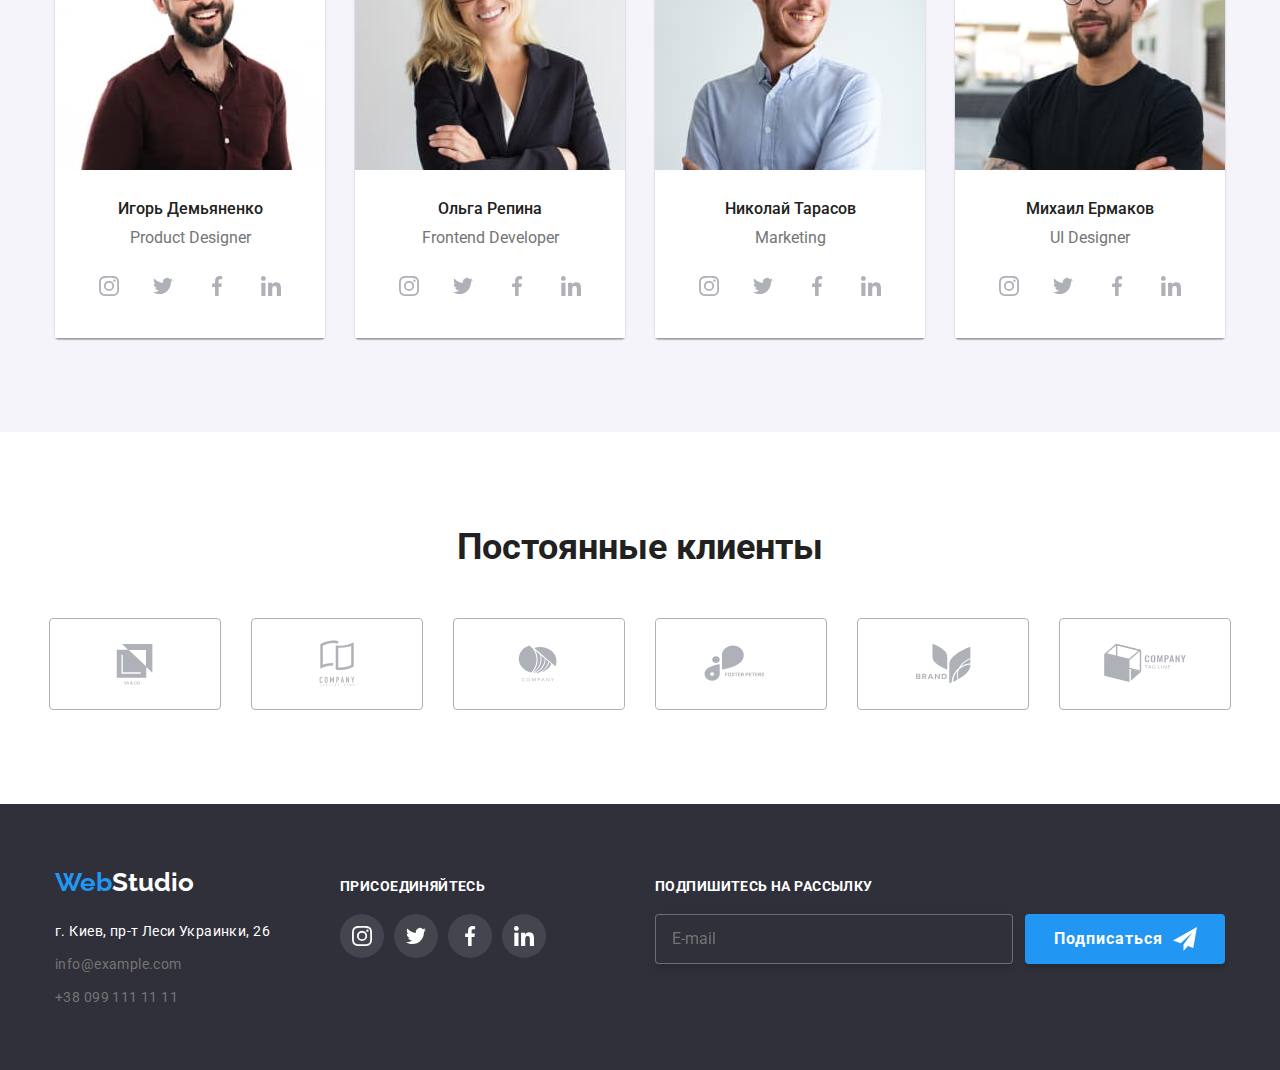
==== commit ca445ef4: "fixed" ====
--- a/index.html
+++ b/index.html
@@ -4,7 +4,7 @@
     <meta charset="UTF-8">
     <meta http-equiv="X-UA-Compatible" content="IE=edge">
     <meta name="viewport" content="width=device-width, initial-scale=1.0">
-    <title>Homework7</title>
+    <title>Homework8</title>
     <link rel="preconnect" href="https://fonts.googleapis.com">
     <link rel="preconnect" href="https://fonts.gstatic.com" crossorigin>
     <link href="https://fonts.googleapis.com/css2?family=Raleway:wght@700&family=Roboto:wght@400;500;700;900&display=swap"
@@ -59,12 +59,14 @@
                                     info@devstudio.com
                                 </a>
                             </li>
-                            <ul class="menu__mini-socials list">
-                                <li class="menu__mini-item"><a class="menu__mini-link" href="">Instagram</a></li>
-                                <li class="menu__mini-item"><a class="menu__mini-link" href="">Twitter</a></li>
-                                <li class="menu__mini-item"><a class="menu__mini-link" href="">Facebook</a></li>
-                                <li class="menu__mini-item"><a class="menu__mini-link" href="">Linkedin</a></li>
-                            </ul>
+                            <li class="menu__mini-socials">
+                                <ul class="menu__mini-list list">
+                                    <li class="menu__mini-item"><a class="menu__mini-link" href="">Instagram</a></li>
+                                    <li class="menu__mini-item"><a class="menu__mini-link" href="">Twitter</a></li>
+                                    <li class="menu__mini-item"><a class="menu__mini-link" href="">Facebook</a></li>
+                                    <li class="menu__mini-item"><a class="menu__mini-link" href="">Linkedin</a></li>
+                                </ul>
+                            </li>
                         </ul>
                     </div>
                 </nav>
@@ -133,7 +135,7 @@
                         <ul class="products list">
                             <li class="products__item">
                                 <img 
-                                    scrset="./images/what-we-do1-1x.jpg 1x, ./images/what-we-do-1-2x.jpg 2x"
+                                    srcset="./images/what-we-do1-1x.jpg 1x, ./images/what-we-do-1-2x.jpg 2x"
                                     src="./images/what-we-do-1-1x.jpg" 
                                     alt="Десктопные приложения" 
                                     width="370">
@@ -142,7 +144,7 @@
                 
                             <li class="products__item">
                                 <img 
-                                    scrset="./images/what-we-do2-1x.jpg 1x, ./images/what-we-do-2-2x.jpg 2x"
+                                    srcset="./images/what-we-do2-1x.jpg 1x, ./images/what-we-do-2-2x.jpg 2x"
                                     src="./images/what-we-do-2-1x.jpg" 
                                     alt="Мобильные приложения" 
                                     width="370">
@@ -151,7 +153,7 @@
                 
                             <li class="products__item">
                                 <img 
-                                    scrset="./images/what-we-do3-1x.jpg 1x, ./images/what-we-do-3-2x.jpg 2x"
+                                    srcset="./images/what-we-do3-1x.jpg 1x, ./images/what-we-do-3-2x.jpg 2x"
                                     src="./images/what-we-do-3-1x.jpg" 
                                     alt="Дизайнерские решения" 
                                     width="370">
@@ -170,7 +172,7 @@
                             <div class="team__thumb">
                                 <img 
                                     class="team__image"
-                                    scrset="./images/person1-1x.jpg 1x, ./images/person1-2x.jpg 2x"
+                                    srcset="./images/person1-1x.jpg 1x, ./images/person1-2x.jpg 2x"
                                     src="./images/person1-1x.jpg" 
                                     alt="Игорь Демьяненко" width="270">
                             </div>
@@ -214,7 +216,7 @@
                             <div class="team__thumb">
                                 <img 
                                     class="team__image" 
-                                    scrset="./images/person2-1x.jpg 1x, ./images/person2-2x.jpg 2x"
+                                    srcset="./images/person2-1x.jpg 1x, ./images/person2-2x.jpg 2x"
                                     src="./images/person2-1x.jpg" 
                                     alt="Ольга Репина" 
                                     width="270">
@@ -259,7 +261,7 @@
                             <div class="team__thumb">
                                 <img 
                                     class="team__image" 
-                                    scrset="./images/person3-1x.jpg 1x, ./images/person3-2x.jpg 2x"
+                                    srcset="./images/person3-1x.jpg 1x, ./images/person3-2x.jpg 2x"
                                     src="./images/person3-1x.jpg"
                                     alt="Николай Тарасов" 
                                     width="270">
@@ -304,7 +306,7 @@
                             <div class="team__thumb">
                                 <img 
                                     class="team__image"
-                                    scrset="./images/person4-1x.jpg 1x, ./images/person4-2x.jpg 2x"
+                                    srcset="./images/person4-1x.jpg 1x, ./images/person4-2x.jpg 2x"
                                     src="./images/person4-1x.jpg"
                                     alt="Михаил Ермаков" 
                                     width="270">
--- a/css/main.min.css
+++ b/css/main.min.css
@@ -1 +1 @@
-/*! modern-normalize v1.1.0 | MIT License | https://github.com/sindresorhus/modern-normalize */*,::before,::after{-webkit-box-sizing:border-box;box-sizing:border-box}html{line-height:1.15;-webkit-text-size-adjust:100%;-moz-tab-size:4;-o-tab-size:4;tab-size:4}body{margin:0;font-family:system-ui,-apple-system,"Segoe UI",Roboto,Helvetica,Arial,sans-serif,"Apple Color Emoji","Segoe UI Emoji"}body.modal-open{overflow:hidden}hr{height:0;color:inherit}abbr[title]{-webkit-text-decoration:underline dotted;text-decoration:underline dotted}b,strong{font-weight:bolder}code,kbd,samp,pre{font-family:ui-monospace,SFMono-Regular,Consolas,"Liberation Mono",Menlo,monospace;font-size:1em}small{font-size:80%}sub,sup{font-size:75%;line-height:0;position:relative;vertical-align:baseline}sub{bottom:-0.25em}sup{top:-0.5em}table{text-indent:0;border-color:inherit}button,input,optgroup,select,textarea{font-family:inherit;font-size:100%;line-height:1.15;margin:0}button,select{text-transform:none}button,[type=button],[type=reset],[type=submit]{-webkit-appearance:button}::-moz-focus-inner{border-style:none;padding:0}:-moz-focusring{outline:1px dotted ButtonText}:-moz-ui-invalid{box-shadow:none}legend{padding:0}progress{vertical-align:baseline}::-webkit-inner-spin-button,::-webkit-outer-spin-button{height:auto}[type=search]{-webkit-appearance:textfield;outline-offset:-2px}::-webkit-search-decoration{-webkit-appearance:none}::-webkit-file-upload-button{-webkit-appearance:button;font:inherit}summary{display:list-item}p,h1,h2,h3,h4,h5,h6{margin:0;padding:0}a{text-decoration:none}img{display:block;max-width:100%;height:auto}.page{margin:0;background-color:#fff;color:#757575;font-family:Roboto,sans-serif;font-size:14px;letter-spacing:0,3em}textarea{resize:none}.list{margin:0;padding:0;list-style:none}.visually-hidden{position:absolute;width:1px;height:1px;margin:-1px;padding:0;overflow:hidden;border:0;clip:rect(0 0 0 0)}.container{margin-left:auto;margin-right:auto;padding-left:15px;padding-right:15px}@media(min-width: 480px){.container{width:480px}}@media(min-width: 768px){.container{width:768px}}@media(min-width: 1200px){.container{width:1200px}}.title{margin-bottom:30px;color:#212121;font-weight:700;font-size:28px;line-height:1.1786;text-align:center}@media(min-width: 768px){.title{font-size:36px;line-height:1.1667}}@media(min-width: 1200px){.title{margin-bottom:50px}}.title--subtitle{margin-bottom:10px;color:#212121;text-align:center;font-weight:700;font-size:14px;line-height:1.1429;letter-spacing:.03em;text-transform:uppercase}@media(min-width: 768px){.title--subtitle{text-align:left}}.logo{color:#212121;font-family:Raleway,sans-serif;text-decoration:none;font-weight:700;font-size:26px;line-height:1.4}.logo__prefix{color:#2196f3}.logo__footer{color:#fff;text-align:center;display:block;margin-left:auto;margin-right:auto}@media(min-width: 1200px){.logo__footer{text-align:left}}@media(min-width: 768px){.logo{padding:0}}.page-header{position:relative;padding:16px 0;border-bottom:1px solid #ececec}@media(min-width: 768px){.page-header{padding:0}}.menu{display:-webkit-box;display:-ms-flexbox;display:flex;-webkit-box-align:center;-ms-flex-align:center;align-items:center}.menu__container{display:-webkit-box;display:-ms-flexbox;display:flex;-webkit-box-align:center;-ms-flex-align:center;align-items:center;-webkit-box-flex:1;-ms-flex-positive:1;flex-grow:1;-webkit-box-pack:justify;-ms-flex-pack:justify;justify-content:space-between;padding:48px 40px;background-color:#fff}@media(max-width: 767px){.menu__container{display:none;position:fixed;width:100%;z-index:40;top:0;left:0;overflow-y:scroll}}.menu__container.is-open{display:block}@media(min-width: 768px){.menu__container{padding:0;margin-left:63px}}@media(min-width: 1200px){.menu__container{margin-left:93px}}.menu__button{position:absolute;z-index:5;top:14px;right:8px;display:-webkit-box;display:-ms-flexbox;display:flex;margin:0;padding:0;border:none;background-color:rgba(0,0,0,0)}@media(min-width: 768px){.menu__button{display:none}}.menu__icon-cross{display:none}.menu__button.is-open .menu__icon-menu{display:none}.menu__button.is-open .menu__icon-cross{display:block}@media(min-width: 768px){.menu__navigation{display:-webkit-box;display:-ms-flexbox;display:flex}}@media(max-width: 767px){.menu__item:not(:last-child){margin-bottom:32px}}.menu__link{position:relative;display:block;padding:0;font-size:40px;line-height:1.175;letter-spacing:.02em;color:#212121;white-space:nowrap;-webkit-transition:color 250ms cubic-bezier(0.4, 0, 0.2, 1);transition:color 250ms cubic-bezier(0.4, 0, 0.2, 1)}.menu__link:hover,.menu__link:focus{color:#2196f3}@media(min-width: 768px){.menu__link{font-size:14px;font-weight:500;line-height:1.1429;padding:32px 25px}}.menu__link--current{color:#2196f3}@media(min-width: 768px){.menu__link--current::after{content:"";position:absolute;bottom:-1px;left:50%;-webkit-transform:translate(-50%);transform:translate(-50%);width:47px;height:4px;background-image:url(../images/hover.svg)}}@media(max-width: 767px){.menu__address{margin-top:302px}}@media(min-width: 768px){.menu__address{display:-webkit-box;display:-ms-flexbox;display:flex;-webkit-box-orient:vertical;-webkit-box-direction:reverse;-ms-flex-direction:column-reverse;flex-direction:column-reverse}}@media(min-width: 1200px){.menu__address{-webkit-box-orient:horizontal;-webkit-box-direction:reverse;-ms-flex-direction:row-reverse;flex-direction:row-reverse;-webkit-box-align:center;-ms-flex-align:center;align-items:center}}@media(max-width: 767px){.menu__address-item:not(:first-child){margin-top:32px}}@media(min-width: 767px)and (max-width: 1199px){.menu__address-item:not(:first-child){margin-bottom:10px}}@media(min-width: 1200px){.menu__address-item:not(:first-child){margin-right:30px}}.menu__address-link{padding:0;font-size:24px;line-height:1.1667;color:#757575;-webkit-transition:color 250ms cubic-bezier(0.4, 0, 0.2, 1);transition:color 250ms cubic-bezier(0.4, 0, 0.2, 1)}@media(min-width: 768px){.menu__address-link{display:-webkit-box;display:-ms-flexbox;display:flex;-webkit-box-align:center;-ms-flex-align:center;align-items:center;font-size:12px}}@media(min-width: 1200px){.menu__address-link{font-size:14px}}.menu__address-link:hover,.menu__address-link:focus{color:#2196f3}.menu__address-link--number{font-size:34px;line-height:1.1765;color:#2196f3}@media(min-width: 768px){.menu__address-link--number{font-size:12px;color:#757575}}.menu__icon-address{display:none;margin-right:8px;width:14px;height:14px;fill:currentColor}@media(min-width: 768px){.menu__icon-address{display:inline-block}}@media(min-width: 1200px){.menu__icon-address{margin-right:10px;width:16px;height:16px}}.menu__mini-socials{display:-webkit-box;display:-ms-flexbox;display:flex;padding:0;margin-top:64px;margin-left:-10px}@media(min-width: 768px){.menu__mini-socials{display:none}}.menu__mini-link{padding:0 10px;font-weight:500;font-size:18px;line-height:1.2222;color:#2196f3}.menu__mini-item:not(:last-child){border-right:1px solid rgba(33,33,33,.2)}.hero{padding-top:118px;padding-bottom:118px;text-align:center;background-color:#2f303a;max-width:1600px;height:400px;margin-left:auto;margin-right:auto;background-image:-webkit-gradient(linear, left top, right top, from(rgba(47, 48, 58, 0.4)), to(rgba(47, 48, 58, 0.4))),url("../../images/bg-hero.jpg");background-image:linear-gradient(to right, rgba(47, 48, 58, 0.4), rgba(47, 48, 58, 0.4)),url("../../images/bg-hero.jpg");background-size:1600px;background-repeat:no-repeat;background-position:center}@media(min-width: 1200px){.hero{padding-top:200px;padding-bottom:200px;height:600px}}@media(min-device-pixel-ratio: 2),(-webkit-min-device-pixel-ratio: 2),(min-resolution: 192dpi),(min-resolution: 2dppx){.hero .hero{background-image:url("../../images/bg-hero-2x.jpg")}}.hero__title{margin:0 auto;max-width:696px;color:#fff;font-weight:900;font-size:24px;line-height:1.75;letter-spacing:.06em;text-transform:uppercase}@media(min-width: 768px){.hero__title{font-size:26px;line-height:1.6154}}@media(min-width: 1200px){.hero__title{font-size:44px;line-height:1.3636}}.section{padding-top:60px;padding-bottom:60px}@media(min-width: 1200px){.section{padding-top:94px;padding-bottom:94px}}.section__no-padding{padding-top:0}.section__team{background-color:#f5f4fa}.features{margin:-15px}@media(min-width: 768px){.features{display:-webkit-box;display:-ms-flexbox;display:flex;-ms-flex-wrap:wrap;flex-wrap:wrap}}.features__item{margin:15px;-ms-flex-preferred-size:calc(100% - 30px);flex-basis:calc(100% - 30px)}@media(min-width: 768px){.features__item{-ms-flex-preferred-size:calc((100% - 60px)/2);flex-basis:calc((100% - 60px)/2)}}@media(min-width: 1200px){.features__item{-ms-flex-preferred-size:calc((100% - 120px)/4);flex-basis:calc((100% - 120px)/4)}}.features__thumb{display:-webkit-box;display:-ms-flexbox;display:flex;-webkit-box-align:center;-ms-flex-align:center;align-items:center;-webkit-box-pack:center;-ms-flex-pack:center;justify-content:center;height:120px;background-color:#f5f4fa;border-radius:4px;margin-bottom:30px}.features__icon{width:70px;height:70px}.features__text{line-height:1.7}.products-wrap{display:none}@media(min-width: 1200px){.products-wrap{display:block}}.products{display:-webkit-box;display:-ms-flexbox;display:flex}.products__item{position:relative;margin:0 15px}.products__subtitle{margin:0;position:absolute;bottom:0;left:0;display:-webkit-box;display:-ms-flexbox;display:flex;-webkit-box-pack:center;-ms-flex-pack:center;justify-content:center;-webkit-box-align:center;-ms-flex-align:center;align-items:center;width:100%;height:70px;color:#fff;background-color:rgba(47,48,58,.8)}.team{margin:-15px}@media(min-width: 768px){.team{display:-webkit-box;display:-ms-flexbox;display:flex;-ms-flex-wrap:wrap;flex-wrap:wrap}}.team__thumb{height:460px}@media(min-width: 768px){.team__thumb{height:374}}@media(min-width: 1200px){.team__thumb{width:270px;height:260px}}.team__image{width:100%;height:100%;-o-object-fit:cover;object-fit:cover}.team__item{margin:15px;-ms-flex-preferred-size:calc(100% - 30px);flex-basis:calc(100% - 30px);-webkit-box-shadow:0px 1px 3px rgba(0,0,0,.12),0px 1px 1px rgba(0,0,0,.14),0px 2px 1px rgba(0,0,0,.2);box-shadow:0px 1px 3px rgba(0,0,0,.12),0px 1px 1px rgba(0,0,0,.14),0px 2px 1px rgba(0,0,0,.2);border-radius:0px 0px 4px 4px}@media(max-width: 767px){.team__item{margin-bottom:30px}}@media(min-width: 768px){.team__item{-ms-flex-preferred-size:calc((100% - 60px)/2);flex-basis:calc((100% - 60px)/2)}}@media(min-width: 1200px){.team__item{-ms-flex-preferred-size:calc((100% - 120px)/4);flex-basis:calc((100% - 120px)/4)}}.team__content{background-color:#fff;padding:30px 32px}.team__title{margin-bottom:10px;color:#212121;font-size:16px;line-height:1.1718;font-weight:500;text-align:center}.team__text{font-size:16px;line-height:1.1718;font-weight:400;text-align:center;margin-bottom:16px}.actions{display:-webkit-box;display:-ms-flexbox;display:flex;-webkit-box-pack:center;-ms-flex-pack:center;justify-content:center}.actions__item:not(:last-child){margin-right:10px}.social{display:block;width:44px;height:44px;padding:12px;border:none;color:#afb1b8;background-color:#fff;border-radius:50%;-webkit-transition:color 250ms cubic-bezier(0.4, 0, 0.2, 1),background-color 250ms cubic-bezier(0.4, 0, 0.2, 1);transition:color 250ms cubic-bezier(0.4, 0, 0.2, 1),background-color 250ms cubic-bezier(0.4, 0, 0.2, 1)}.social:hover,.social:focus{color:#fff;background-color:#2196f3}.social__icon{width:20px;height:20px;fill:currentColor}.social--grey{color:#fff;background-color:rgba(255,255,255,.1);-webkit-transition:background-color 250ms cubic-bezier(0.4, 0, 0.2, 1);transition:background-color 250ms cubic-bezier(0.4, 0, 0.2, 1)}.social--grey:hover,.social--grey:focus{background-color:#2196f3}.clients{display:-webkit-box;display:-ms-flexbox;display:flex;-ms-flex-wrap:wrap;flex-wrap:wrap;-webkit-box-pack:center;-ms-flex-pack:center;justify-content:center;-webkit-box-align:center;-ms-flex-align:center;align-items:center;margin:-15px}@media(min-width: 1200px){.clients{-ms-flex-wrap:nowrap;flex-wrap:nowrap}}.clients__item{height:92px;-ms-flex-preferred-size:calc((100% - 60px)/2);flex-basis:calc((100% - 60px)/2);margin:15px}@media(min-width: 768px){.clients__item{-ms-flex-preferred-size:calc((100% - 90px)/3);flex-basis:calc((100% - 90px)/3)}}@media(min-width: 1200px){.clients__item{-ms-flex-preferred-size:calc((100% - 180px)/6);flex-basis:calc((100% - 180px)/6)}}.clients__link{display:-webkit-inline-box;display:-ms-inline-flexbox;display:inline-flex;-webkit-box-pack:center;-ms-flex-pack:center;justify-content:center;-webkit-box-align:center;-ms-flex-align:center;align-items:center;width:100%;height:100%;color:#afb1b8;border:1px solid #afb1b8;border-radius:4px;cursor:pointer;-webkit-transition:color 250ms cubic-bezier(0.4, 0, 0.2, 1),border-color 250ms cubic-bezier(0.4, 0, 0.2, 1);transition:color 250ms cubic-bezier(0.4, 0, 0.2, 1),border-color 250ms cubic-bezier(0.4, 0, 0.2, 1)}.clients__link:hover,.clients__link:focus{color:#2196f3;border-color:#2196f3}.clients__icon{width:170px;height:92px;fill:currentColor}.button{display:block;border-radius:4px;border:none;padding:10px 32px;min-width:200px;margin:30px auto 0 auto;color:#fff;background-color:#2196f3;-webkit-box-shadow:0px 4px 4px 0px rgba(0,0,0,.1490196078);box-shadow:0px 4px 4px 0px rgba(0,0,0,.1490196078);font-family:inherit;font-weight:700;font-size:16px;line-height:1.88;letter-spacing:.06em;text-align:center;cursor:pointer}.button__subscribe{position:relative;margin-top:20px;text-align:left;padding-left:29px}@media(min-width: 1200px){.button__subscribe{margin-top:0;margin-left:12px;-ms-flex-item-align:end;align-self:flex-end}}.filter{margin-bottom:40px}@media(min-width: 768px){.filter{margin-bottom:30px}}@media(min-width: 1200px){.filter{margin-bottom:50px}}.filter__list{display:-webkit-box;display:-ms-flexbox;display:flex;-webkit-box-pack:center;-ms-flex-pack:center;justify-content:center}@media(max-width: 767px){.filter__list{-ms-flex-wrap:wrap;flex-wrap:wrap;-webkit-box-pack:start;-ms-flex-pack:start;justify-content:flex-start}}.filter__item:not(:last-child){margin-right:8px}@media(max-width: 767px){.filter__item:not(:nth-last-child(-n+2)){margin-bottom:15px}}.filter__button{display:inline-block;border-radius:4px;border-width:0;padding:6px 22px;color:#212121;background-color:#f5f4fa;font-family:inherit;font-weight:500;font-size:16px;line-height:1.63;cursor:pointer;-webkit-transition:color 250ms cubic-bezier(0.4, 0, 0.2, 1),background-color 250ms cubic-bezier(0.4, 0, 0.2, 1);transition:color 250ms cubic-bezier(0.4, 0, 0.2, 1),background-color 250ms cubic-bezier(0.4, 0, 0.2, 1)}.filter__button:hover,.filter__button:focus{color:#fff;background-color:#2196f3}.card-set{text-align:center}@media(min-width: 768px){.card-set{display:-webkit-box;display:-ms-flexbox;display:flex;-ms-flex-wrap:wrap;flex-wrap:wrap;gap:30px}}.card-set__item{max-width:450px}.card-set__item:not(:last-child){margin-bottom:30px}@media(min-width: 768px){.card-set__item{width:354px}}@media(min-width: 1200px){.card-set__item{-ms-flex-preferred-size:calc((100% - 3*(30px))/3);flex-basis:calc((100% - 3*(30px))/3)}}.case{display:block;width:100%;cursor:pointer;-webkit-transition:-webkit-box-shadow 250ms cubic-bezier(0.4, 0, 0.2, 1);transition:-webkit-box-shadow 250ms cubic-bezier(0.4, 0, 0.2, 1);transition:box-shadow 250ms cubic-bezier(0.4, 0, 0.2, 1);transition:box-shadow 250ms cubic-bezier(0.4, 0, 0.2, 1), -webkit-box-shadow 250ms cubic-bezier(0.4, 0, 0.2, 1)}.case:hover,.case:focus{-webkit-box-shadow:1px 4px 6px 0px rgba(0,0,0,.1607843137),0px 4px 4px 0px rgba(0,0,0,.0588235294),0px 1px 1px 0px rgba(0,0,0,.1215686275);box-shadow:1px 4px 6px 0px rgba(0,0,0,.1607843137),0px 4px 4px 0px rgba(0,0,0,.0588235294),0px 1px 1px 0px rgba(0,0,0,.1215686275)}.case__thumb{position:relative;overflow:hidden;max-width:450px;height:294px}.case__image{height:100%;width:100%;-o-object-fit:cover;object-fit:cover}.case__guide{position:absolute;top:0;left:0;padding:77px 24px;color:#fff;font-size:18px;line-height:1.5556;background-color:#2196f3;opacity:0;pointer-events:none;-webkit-transform:translateY(100%);transform:translateY(100%);-webkit-transition:opasity 250ms cubic-bezier(0.4, 0, 0.2, 1),-webkit-transform 250ms cubic-bezier(0.4, 0, 0.2, 1);transition:opasity 250ms cubic-bezier(0.4, 0, 0.2, 1),-webkit-transform 250ms cubic-bezier(0.4, 0, 0.2, 1);transition:opasity 250ms cubic-bezier(0.4, 0, 0.2, 1),transform 250ms cubic-bezier(0.4, 0, 0.2, 1);transition:opasity 250ms cubic-bezier(0.4, 0, 0.2, 1),transform 250ms cubic-bezier(0.4, 0, 0.2, 1),-webkit-transform 250ms cubic-bezier(0.4, 0, 0.2, 1)}@media(min-width: 1200px){.case__guide{padding:49px 24px}}@media(min-width: 1200px){.case__guide{padding:63px 24px}}.case:hover .case__guide,.case:focus .case__guide{opacity:.9;-webkit-transform:translateY(0);transform:translateY(0)}.case__content{width:100%;text-align:left;padding:20px 24px;border-bottom:1px solid #eee;border-right:1px solid #eee;border-left:1px solid #eee}.case__title{display:inline-block;margin-bottom:4px;color:#212121;font-weight:700;font-size:18px;line-height:2;letter-spacing:.06em}.case__description{color:#757575;font-size:16px;line-height:1.88}.footer{padding-top:60px;padding-bottom:60px;background-color:#2f303a}@media(min-width: 768px){.footer__container{display:-webkit-box;display:-ms-flexbox;display:flex;-webkit-box-align:baseline;-ms-flex-align:baseline;align-items:baseline;-ms-flex-wrap:wrap;flex-wrap:wrap;-webkit-box-pack:justify;-ms-flex-pack:justify;justify-content:space-between}}@media(min-width: 1200px){.footer__container{-webkit-box-pack:start;-ms-flex-pack:start;justify-content:flex-start}}.footer__follow{margin-top:60px;text-align:center}@media(min-width: 767px)and (max-width: 1199px){.footer__follow{-ms-flex-preferred-size:50%;flex-basis:50%}}@media(min-width: 768px){.footer__follow{margin-top:0}}@media(min-width: 1200px){.footer__follow{margin-left:70px;text-align:left}}@media(min-width: 767px)and (max-width: 1199px){.footer-address{-ms-flex-preferred-size:50%;flex-basis:50%}}.footer-address__address{margin-top:20px;text-align:center}@media(min-width: 1200px){.footer-address__address{text-align:left}}.footer-address__item:not(:last-child){margin-bottom:8px}@media(min-width: 768px){.footer-address__item:not(:last-child){margin-bottom:9px}}.footer-address__link{font-style:normal;line-height:1.7;color:#fff;text-decoration:none;letter-spacing:.03em;-webkit-transition:color 250ms cubic-bezier(0.4, 0, 0.2, 1);transition:color 250ms cubic-bezier(0.4, 0, 0.2, 1)}.footer-address__link--grey{color:#757575}.footer-address__link:hover,.footer-address__link:focus{color:#2196f3}.cta{display:inline-block;margin-bottom:20px;color:#fff;line-height:1.1721;letter-spacing:.03em;text-transform:uppercase}.subscribe{margin-top:60px;text-align:center}@media(min-width: 767px)and (max-width: 1199px){.subscribe{-ms-flex-preferred-size:100%;flex-basis:100%}}@media(min-width: 1200px){.subscribe{display:-webkit-box;display:-ms-flexbox;display:flex;margin-top:0;text-align:left;margin-left:auto}}.subscribe__input{display:inline-block;width:100%;height:50px;padding:15px 16px;color:#fff;background-color:#2f303a;border:1px solid rgba(255,255,255,.3);-webkit-filter:drop-shadow(0px 4px 4px rgba(0, 0, 0, 0.15));filter:drop-shadow(0px 4px 4px rgba(0, 0, 0, 0.15));border-radius:4px}@media(min-width: 768px){.subscribe__input{display:block;width:55%;margin-left:auto;margin-right:auto}}@media(min-width: 1200px){.subscribe__input{width:358px}}.subscribe__input::-webkit-input-placeholder{font-size:16px;line-height:1.25}.subscribe__input::-moz-placeholder{font-size:16px;line-height:1.25}.subscribe__input:-ms-input-placeholder{font-size:16px;line-height:1.25}.subscribe__input::-ms-input-placeholder{font-size:16px;line-height:1.25}.subscribe__input::placeholder{font-size:16px;line-height:1.25}.subscribe__icon{position:absolute;bottom:13px;right:28px;width:24px;height:24px;pointer-events:none}.backdrop{position:fixed;z-index:20;top:0;left:0;width:100%;height:100%;padding:93px 15px;overflow-y:scroll;background-color:rgba(0,0,0,.2);opacity:1;-webkit-transition:opacity 250ms cubic-bezier(0.4, 0, 0.2, 1);transition:opacity 250ms cubic-bezier(0.4, 0, 0.2, 1)}.backdrop.is-hidden{opacity:0;pointer-events:none;visibility:hidden}.modal{-webkit-transform:scale(1);transform:scale(1);-webkit-transition:-webkit-transform 250ms cubic-bezier(0.4, 0, 0.2, 1);transition:-webkit-transform 250ms cubic-bezier(0.4, 0, 0.2, 1);transition:transform 250ms cubic-bezier(0.4, 0, 0.2, 1);transition:transform 250ms cubic-bezier(0.4, 0, 0.2, 1), -webkit-transform 250ms cubic-bezier(0.4, 0, 0.2, 1);padding:40px 39px 40px 41px;background-color:#fff;-webkit-box-shadow:0 2px 1px 0 rgba(0,0,0,.2),0 1px 1px 0 rgba(0,0,0,.1411764706),0 1px 3px 0 rgba(0,0,0,.1215686275);box-shadow:0 2px 1px 0 rgba(0,0,0,.2),0 1px 1px 0 rgba(0,0,0,.1411764706),0 1px 3px 0 rgba(0,0,0,.1215686275);border-radius:4px}@media(min-width: 768px){.modal{position:absolute;z-index:30;top:50%;left:50%;max-width:528px;width:100%;min-height:450px;-webkit-transform:translate(-50%, -50%);transform:translate(-50%, -50%);-webkit-transition:-webkit-transform 250ms cubic-bezier(0.4, 0, 0.2, 1);transition:-webkit-transform 250ms cubic-bezier(0.4, 0, 0.2, 1);transition:transform 250ms cubic-bezier(0.4, 0, 0.2, 1);transition:transform 250ms cubic-bezier(0.4, 0, 0.2, 1), -webkit-transform 250ms cubic-bezier(0.4, 0, 0.2, 1)}}@media(min-width: 1200px){.modal{min-height:581px}}.backdrop.is-hidden .modal{-webkit-transform:translate(-50%, -50%) scale(0.9);transform:translate(-50%, -50%) scale(0.9)}.modal__cta{margin-bottom:12px;font-size:20px;line-height:1.5;letter-spacing:.03em;text-align:center;color:#212121}@media(min-width: 1200px){.modal__cta{line-height:1.15}}.close-button{position:absolute;z-index:60;right:0;top:0;-webkit-transform:translate(-8px, 8px);transform:translate(-8px, 8px);width:30px;height:30px;display:-webkit-inline-box;display:-ms-inline-flexbox;display:inline-flex;-webkit-box-align:center;-ms-flex-align:center;align-items:center;-webkit-box-pack:center;-ms-flex-pack:center;justify-content:center;background-color:#fff;border:1px solid rgba(0,0,0,.1019607843);border-radius:50%;cursor:pointer}.close-button__icon{display:block;width:18px;height:18px;fill:currentColor;-webkit-transition:fill 250ms cubic-bezier(0.4, 0, 0.2, 1);transition:fill 250ms cubic-bezier(0.4, 0, 0.2, 1)}.close-button:hover .close-button__icon,.close-button:focus .close-button__icon{fill:#2196f3}.form__field{position:relative;display:-webkit-box;display:-ms-flexbox;display:flex;-webkit-box-orient:vertical;-webkit-box-direction:normal;-ms-flex-direction:column;flex-direction:column}.form__field:not(:last-child){margin-bottom:10px}.form__icon{position:absolute;width:18px;height:18px;bottom:11px;left:12px;-webkit-transition:fill 250ms cubic-bezier(0.4, 0, 0.2, 1);transition:fill 250ms cubic-bezier(0.4, 0, 0.2, 1)}.form__field:focus-within .form__icon{fill:#2196f3}.form__label{margin-bottom:4px;font-size:12px;line-height:1.1717;letter-spacing:.01em}.form__input{max-width:448px;margin:0;padding:12px 42px;border:1px solid rgba(33,33,33,.2);border-radius:4px;outline:none;-webkit-transition:border-color 250ms cubic-bezier(0.4, 0, 0.2, 1);transition:border-color 250ms cubic-bezier(0.4, 0, 0.2, 1)}.form__input:focus{border:1px solid #2196f3}.form__input::-webkit-input-placeholder{font-size:12px;line-height:1.1717;letter-spacing:.01em;color:rgba(117,117,117,.502)}.form__input::-moz-placeholder{font-size:12px;line-height:1.1717;letter-spacing:.01em;color:rgba(117,117,117,.502)}.form__input:-ms-input-placeholder{font-size:12px;line-height:1.1717;letter-spacing:.01em;color:rgba(117,117,117,.502)}.form__input::-ms-input-placeholder{font-size:12px;line-height:1.1717;letter-spacing:.01em;color:rgba(117,117,117,.502)}.form__input::placeholder{font-size:12px;line-height:1.1717;letter-spacing:.01em;color:rgba(117,117,117,.502)}.form__input--comment{max-width:448px;height:120px;padding:12px 16px}.checkbox{position:relative;display:-webkit-box;display:-ms-flexbox;display:flex;-webkit-box-align:center;-ms-flex-align:center;align-items:center;margin-top:20px}@media(min-width: 1200px){.checkbox{padding-left:12px}}.checkbox__input{display:block}.checkbox__icon{position:absolute;pointer-events:none;display:inline-block;width:16px;height:15px;opacity:1;-webkit-transition:opacity 250ms cubic-bezier(0.4, 0, 0.2, 1);transition:opacity 250ms cubic-bezier(0.4, 0, 0.2, 1)}.checkbox__input:checked+.checkbox__icon{opacity:0}.checkbox__icon-done{position:absolute;left:0;bottom:0;-webkit-transform:translateY(-5px);transform:translateY(-5px);pointer-events:none;display:inline-block;width:16px;height:15px;opacity:0;-webkit-transition:opacity 250ms cubic-bezier(0.4, 0, 0.2, 1);transition:opacity 250ms cubic-bezier(0.4, 0, 0.2, 1)}.checkbox__input:checked~.checkbox__icon-done{opacity:1}.checkbox__label{line-height:1.7143;padding-left:25px}@media(min-width: 480px){.checkbox__label{white-space:nowrap}}.checkbox__contract{line-height:1.7143;color:#2196f3;text-decoration:underline}/*# sourceMappingURL=main.min.css.map */+/*! modern-normalize v1.1.0 | MIT License | https://github.com/sindresorhus/modern-normalize */*,::before,::after{-webkit-box-sizing:border-box;box-sizing:border-box}html{line-height:1.15;-webkit-text-size-adjust:100%;-moz-tab-size:4;-o-tab-size:4;tab-size:4}body{margin:0;font-family:system-ui,-apple-system,"Segoe UI",Roboto,Helvetica,Arial,sans-serif,"Apple Color Emoji","Segoe UI Emoji"}body.modal-open{overflow:hidden}hr{height:0;color:inherit}abbr[title]{-webkit-text-decoration:underline dotted;text-decoration:underline dotted}b,strong{font-weight:bolder}code,kbd,samp,pre{font-family:ui-monospace,SFMono-Regular,Consolas,"Liberation Mono",Menlo,monospace;font-size:1em}small{font-size:80%}sub,sup{font-size:75%;line-height:0;position:relative;vertical-align:baseline}sub{bottom:-0.25em}sup{top:-0.5em}table{text-indent:0;border-color:inherit}button,input,optgroup,select,textarea{font-family:inherit;font-size:100%;line-height:1.15;margin:0}button,select{text-transform:none}button,[type=button],[type=reset],[type=submit]{-webkit-appearance:button}::-moz-focus-inner{border-style:none;padding:0}:-moz-focusring{outline:1px dotted ButtonText}:-moz-ui-invalid{box-shadow:none}legend{padding:0}progress{vertical-align:baseline}::-webkit-inner-spin-button,::-webkit-outer-spin-button{height:auto}[type=search]{-webkit-appearance:textfield;outline-offset:-2px}::-webkit-search-decoration{-webkit-appearance:none}::-webkit-file-upload-button{-webkit-appearance:button;font:inherit}summary{display:list-item}p,h1,h2,h3,h4,h5,h6{margin:0;padding:0}a{text-decoration:none}img{display:block;max-width:100%;height:auto}.page{margin:0;background-color:#fff;color:#757575;font-family:Roboto,sans-serif;font-size:14px;letter-spacing:0,3em}textarea{resize:none}.list{margin:0;padding:0;list-style:none}.visually-hidden{position:absolute;width:1px;height:1px;margin:-1px;padding:0;overflow:hidden;border:0;clip:rect(0 0 0 0)}.container{margin-left:auto;margin-right:auto;padding-left:15px;padding-right:15px}@media(min-width: 480px){.container{width:480px}}@media(min-width: 768px){.container{width:768px}}@media(min-width: 1200px){.container{width:1200px}}.title{margin-bottom:30px;color:#212121;font-weight:700;font-size:28px;line-height:1.1786;text-align:center}@media(min-width: 768px){.title{font-size:36px;line-height:1.1667}}@media(min-width: 1200px){.title{margin-bottom:50px}}.title--subtitle{margin-bottom:10px;color:#212121;text-align:center;font-weight:700;font-size:14px;line-height:1.1429;letter-spacing:.03em;text-transform:uppercase}@media(min-width: 768px){.title--subtitle{text-align:left}}.logo{color:#212121;font-family:Raleway,sans-serif;text-decoration:none;font-weight:700;font-size:26px;line-height:1.4}.logo__prefix{color:#2196f3}.logo__footer{color:#fff;text-align:center;display:block;margin-left:auto;margin-right:auto}@media(min-width: 1200px){.logo__footer{text-align:left}}@media(min-width: 768px){.logo{padding:0}}.page-header{position:relative;padding:16px 0;border-bottom:1px solid #ececec}@media(min-width: 768px){.page-header{padding:0}}.menu{display:-webkit-box;display:-ms-flexbox;display:flex;-webkit-box-align:center;-ms-flex-align:center;align-items:center}.menu__container{max-height:700px;display:-webkit-box;display:-ms-flexbox;display:flex;-webkit-box-align:center;-ms-flex-align:center;align-items:center;-webkit-box-pack:justify;-ms-flex-pack:justify;justify-content:space-between;padding:48px 40px;background-color:#fff}@media(max-width: 767px){.menu__container{overflow-y:scroll;display:none;position:fixed;width:100%;z-index:40;top:0;left:0;overflow-y:scroll}}.menu__container.is-open{display:block}@media(min-width: 768px){.menu__container{padding:0;margin-left:63px}}@media(min-width: 1200px){.menu__container{margin-left:93px}}.menu__button{position:absolute;z-index:45;top:14px;right:8px;display:-webkit-box;display:-ms-flexbox;display:flex;margin:0;padding:0;border:none;background-color:rgba(0,0,0,0)}@media(min-width: 768px){.menu__button{display:none}}.menu__icon-cross{display:none}.menu__button.is-open .menu__icon-menu{display:none}.menu__button.is-open .menu__icon-cross{display:block}@media(min-width: 768px){.menu__navigation{display:-webkit-box;display:-ms-flexbox;display:flex}}@media(max-width: 767px){.menu__item:not(:last-child){margin-bottom:32px}}.menu__link{position:relative;display:block;padding:0;font-size:40px;line-height:1.175;letter-spacing:.02em;color:#212121;white-space:nowrap;-webkit-transition:color 250ms cubic-bezier(0.4, 0, 0.2, 1);transition:color 250ms cubic-bezier(0.4, 0, 0.2, 1)}.menu__link:hover,.menu__link:focus{color:#2196f3}@media(min-width: 768px){.menu__link{font-size:14px;font-weight:500;line-height:1.1429;padding:32px 25px}}.menu__link--current{color:#2196f3}@media(min-width: 768px){.menu__link--current::after{content:"";position:absolute;bottom:-1px;left:50%;-webkit-transform:translate(-50%);transform:translate(-50%);width:47px;height:4px;background-image:url(../images/hover.svg)}}@media(max-width: 767px){.menu__address{margin-top:302px}}@media(min-width: 768px){.menu__address{display:-webkit-box;display:-ms-flexbox;display:flex;-webkit-box-orient:vertical;-webkit-box-direction:reverse;-ms-flex-direction:column-reverse;flex-direction:column-reverse}}@media(min-width: 1200px){.menu__address{-webkit-box-orient:horizontal;-webkit-box-direction:reverse;-ms-flex-direction:row-reverse;flex-direction:row-reverse;-webkit-box-align:center;-ms-flex-align:center;align-items:center}}@media(max-width: 767px){.menu__address-item:not(:first-child){margin-top:32px}}@media(min-width: 767px)and (max-width: 1199px){.menu__address-item:not(:first-child){margin-bottom:10px}}@media(min-width: 1200px){.menu__address-item:not(:first-child){margin-right:30px}}.menu__address-link{padding:0;font-size:24px;line-height:1.1667;color:#757575;-webkit-transition:color 250ms cubic-bezier(0.4, 0, 0.2, 1);transition:color 250ms cubic-bezier(0.4, 0, 0.2, 1)}@media(min-width: 768px){.menu__address-link{display:-webkit-box;display:-ms-flexbox;display:flex;-webkit-box-align:center;-ms-flex-align:center;align-items:center;font-size:12px}}@media(min-width: 1200px){.menu__address-link{font-size:14px}}.menu__address-link:hover,.menu__address-link:focus{color:#2196f3}.menu__address-link--number{font-size:34px;line-height:1.1765;color:#2196f3}@media(min-width: 768px){.menu__address-link--number{font-size:12px;color:#757575}}.menu__icon-address{display:none;margin-right:8px;width:14px;height:14px;fill:currentColor}@media(min-width: 768px){.menu__icon-address{display:inline-block}}@media(min-width: 1200px){.menu__icon-address{margin-right:10px;width:16px;height:16px}}.menu__mini-socials{margin-top:64px;margin-left:-10px}.menu__mini-list{display:-webkit-box;display:-ms-flexbox;display:flex;padding:0}.menu__mini-link{padding:0 10px;font-weight:500;font-size:18px;line-height:1.2222;color:#2196f3}.menu__mini-item:not(:last-child){border-right:1px solid rgba(33,33,33,.2)}.hero{padding-top:118px;padding-bottom:118px;text-align:center;background-color:#2f303a;max-width:1600px;height:400px;margin-left:auto;margin-right:auto;background-image:-webkit-gradient(linear, left top, right top, from(rgba(47, 48, 58, 0.4)), to(rgba(47, 48, 58, 0.4))),url("../../images/bg-hero.jpg");background-image:linear-gradient(to right, rgba(47, 48, 58, 0.4), rgba(47, 48, 58, 0.4)),url("../../images/bg-hero.jpg");background-size:1600px;background-repeat:no-repeat;background-position:center}@media(min-width: 1200px){.hero{padding-top:200px;padding-bottom:200px;height:600px}}@media(min-device-pixel-ratio: 2),(-webkit-min-device-pixel-ratio: 2),(min-resolution: 192dpi),(min-resolution: 2dppx){.hero .hero{background-image:url("../../images/bg-hero-2x.jpg")}}.hero__title{margin:0 auto;max-width:696px;color:#fff;font-weight:900;font-size:24px;line-height:1.75;letter-spacing:.06em;text-transform:uppercase}@media(min-width: 768px){.hero__title{font-size:26px;line-height:1.6154}}@media(min-width: 1200px){.hero__title{font-size:44px;line-height:1.3636}}.section{padding-top:60px;padding-bottom:60px}@media(min-width: 1200px){.section{padding-top:94px;padding-bottom:94px}}.section__no-padding{padding-top:0}.section__team{background-color:#f5f4fa}.features{margin:-15px}@media(min-width: 768px){.features{display:-webkit-box;display:-ms-flexbox;display:flex;-ms-flex-wrap:wrap;flex-wrap:wrap}}.features__item{margin:15px;-ms-flex-preferred-size:calc(100% - 30px);flex-basis:calc(100% - 30px)}@media(min-width: 768px){.features__item{-ms-flex-preferred-size:calc((100% - 60px)/2);flex-basis:calc((100% - 60px)/2)}}@media(min-width: 1200px){.features__item{-ms-flex-preferred-size:calc((100% - 120px)/4);flex-basis:calc((100% - 120px)/4)}}.features__thumb{display:-webkit-box;display:-ms-flexbox;display:flex;-webkit-box-align:center;-ms-flex-align:center;align-items:center;-webkit-box-pack:center;-ms-flex-pack:center;justify-content:center;height:120px;background-color:#f5f4fa;border-radius:4px;margin-bottom:30px}.features__icon{width:70px;height:70px}.features__text{line-height:1.7}.products-wrap{display:none}@media(min-width: 1200px){.products-wrap{display:block}}.products{display:-webkit-box;display:-ms-flexbox;display:flex}.products__item{position:relative;margin:0 15px}.products__subtitle{margin:0;position:absolute;bottom:0;left:0;display:-webkit-box;display:-ms-flexbox;display:flex;-webkit-box-pack:center;-ms-flex-pack:center;justify-content:center;-webkit-box-align:center;-ms-flex-align:center;align-items:center;width:100%;height:70px;color:#fff;background-color:rgba(47,48,58,.8)}.team{margin:-15px}@media(min-width: 768px){.team{display:-webkit-box;display:-ms-flexbox;display:flex;-ms-flex-wrap:wrap;flex-wrap:wrap}}.team__thumb{height:460px}@media(min-width: 768px){.team__thumb{height:374}}@media(min-width: 1200px){.team__thumb{width:270px;height:260px}}.team__image{width:100%;height:100%;-o-object-fit:cover;object-fit:cover}.team__item{margin:15px;-ms-flex-preferred-size:calc(100% - 30px);flex-basis:calc(100% - 30px);-webkit-box-shadow:0px 1px 3px rgba(0,0,0,.12),0px 1px 1px rgba(0,0,0,.14),0px 2px 1px rgba(0,0,0,.2);box-shadow:0px 1px 3px rgba(0,0,0,.12),0px 1px 1px rgba(0,0,0,.14),0px 2px 1px rgba(0,0,0,.2);border-radius:0px 0px 4px 4px}@media(max-width: 767px){.team__item{margin-bottom:30px}}@media(min-width: 768px){.team__item{-ms-flex-preferred-size:calc((100% - 60px)/2);flex-basis:calc((100% - 60px)/2)}}@media(min-width: 1200px){.team__item{-ms-flex-preferred-size:calc((100% - 120px)/4);flex-basis:calc((100% - 120px)/4)}}.team__content{background-color:#fff;padding:30px 32px}.team__title{margin-bottom:10px;color:#212121;font-size:16px;line-height:1.1718;font-weight:500;text-align:center}.team__text{font-size:16px;line-height:1.1718;font-weight:400;text-align:center;margin-bottom:16px}.actions{display:-webkit-box;display:-ms-flexbox;display:flex;-webkit-box-pack:center;-ms-flex-pack:center;justify-content:center}.actions__item:not(:last-child){margin-right:10px}.social{display:block;width:44px;height:44px;padding:12px;border:none;color:#afb1b8;background-color:#fff;border-radius:50%;-webkit-transition:color 250ms cubic-bezier(0.4, 0, 0.2, 1),background-color 250ms cubic-bezier(0.4, 0, 0.2, 1);transition:color 250ms cubic-bezier(0.4, 0, 0.2, 1),background-color 250ms cubic-bezier(0.4, 0, 0.2, 1)}.social:hover,.social:focus{color:#fff;background-color:#2196f3}.social__icon{width:20px;height:20px;fill:currentColor}.social--grey{color:#fff;background-color:rgba(255,255,255,.1);-webkit-transition:background-color 250ms cubic-bezier(0.4, 0, 0.2, 1);transition:background-color 250ms cubic-bezier(0.4, 0, 0.2, 1)}.social--grey:hover,.social--grey:focus{background-color:#2196f3}.clients{display:-webkit-box;display:-ms-flexbox;display:flex;-ms-flex-wrap:wrap;flex-wrap:wrap;-webkit-box-pack:center;-ms-flex-pack:center;justify-content:center;-webkit-box-align:center;-ms-flex-align:center;align-items:center;margin:-15px}@media(min-width: 1200px){.clients{-ms-flex-wrap:nowrap;flex-wrap:nowrap}}.clients__item{height:92px;-ms-flex-preferred-size:calc((100% - 60px)/2);flex-basis:calc((100% - 60px)/2);margin:15px}@media(min-width: 768px){.clients__item{-ms-flex-preferred-size:calc((100% - 90px)/3);flex-basis:calc((100% - 90px)/3)}}@media(min-width: 1200px){.clients__item{-ms-flex-preferred-size:calc((100% - 180px)/6);flex-basis:calc((100% - 180px)/6)}}.clients__link{display:-webkit-inline-box;display:-ms-inline-flexbox;display:inline-flex;-webkit-box-pack:center;-ms-flex-pack:center;justify-content:center;-webkit-box-align:center;-ms-flex-align:center;align-items:center;width:100%;height:100%;color:#afb1b8;border:1px solid #afb1b8;border-radius:4px;cursor:pointer;-webkit-transition:color 250ms cubic-bezier(0.4, 0, 0.2, 1),border-color 250ms cubic-bezier(0.4, 0, 0.2, 1);transition:color 250ms cubic-bezier(0.4, 0, 0.2, 1),border-color 250ms cubic-bezier(0.4, 0, 0.2, 1)}.clients__link:hover,.clients__link:focus{color:#2196f3;border-color:#2196f3}.clients__icon{width:170px;height:92px;fill:currentColor}.button{display:block;border-radius:4px;border:none;padding:10px 32px;min-width:200px;margin:30px auto 0 auto;color:#fff;background-color:#2196f3;-webkit-box-shadow:0px 4px 4px 0px rgba(0,0,0,.1490196078);box-shadow:0px 4px 4px 0px rgba(0,0,0,.1490196078);font-family:inherit;font-weight:700;font-size:16px;line-height:1.88;letter-spacing:.06em;text-align:center;cursor:pointer}.button__subscribe{position:relative;margin-top:20px;text-align:left;padding-left:29px}@media(min-width: 1200px){.button__subscribe{margin-top:0;margin-left:12px;-ms-flex-item-align:end;align-self:flex-end}}.filter{margin-bottom:40px}@media(min-width: 768px){.filter{margin-bottom:30px}}@media(min-width: 1200px){.filter{margin-bottom:50px}}.filter__list{display:-webkit-box;display:-ms-flexbox;display:flex;-webkit-box-pack:center;-ms-flex-pack:center;justify-content:center}@media(max-width: 767px){.filter__list{-ms-flex-wrap:wrap;flex-wrap:wrap;-webkit-box-pack:start;-ms-flex-pack:start;justify-content:flex-start}}.filter__item:not(:last-child){margin-right:8px}@media(max-width: 767px){.filter__item:not(:nth-last-child(-n+2)){margin-bottom:15px}}.filter__button{display:inline-block;border-radius:4px;border-width:0;padding:6px 22px;color:#212121;background-color:#f5f4fa;font-family:inherit;font-weight:500;font-size:16px;line-height:1.63;cursor:pointer;-webkit-transition:color 250ms cubic-bezier(0.4, 0, 0.2, 1),background-color 250ms cubic-bezier(0.4, 0, 0.2, 1);transition:color 250ms cubic-bezier(0.4, 0, 0.2, 1),background-color 250ms cubic-bezier(0.4, 0, 0.2, 1)}.filter__button:hover,.filter__button:focus{color:#fff;background-color:#2196f3}.card-set{text-align:center}@media(min-width: 768px){.card-set{display:-webkit-box;display:-ms-flexbox;display:flex;-ms-flex-wrap:wrap;flex-wrap:wrap;gap:30px}}.card-set__item{max-width:450px}.card-set__item:not(:last-child){margin-bottom:30px}@media(min-width: 768px){.card-set__item{width:354px}}@media(min-width: 1200px){.card-set__item{-ms-flex-preferred-size:calc((100% - 3*(30px))/3);flex-basis:calc((100% - 3*(30px))/3)}}.case{display:block;width:100%;cursor:pointer;-webkit-transition:-webkit-box-shadow 250ms cubic-bezier(0.4, 0, 0.2, 1);transition:-webkit-box-shadow 250ms cubic-bezier(0.4, 0, 0.2, 1);transition:box-shadow 250ms cubic-bezier(0.4, 0, 0.2, 1);transition:box-shadow 250ms cubic-bezier(0.4, 0, 0.2, 1), -webkit-box-shadow 250ms cubic-bezier(0.4, 0, 0.2, 1)}.case:hover,.case:focus{-webkit-box-shadow:1px 4px 6px 0px rgba(0,0,0,.1607843137),0px 4px 4px 0px rgba(0,0,0,.0588235294),0px 1px 1px 0px rgba(0,0,0,.1215686275);box-shadow:1px 4px 6px 0px rgba(0,0,0,.1607843137),0px 4px 4px 0px rgba(0,0,0,.0588235294),0px 1px 1px 0px rgba(0,0,0,.1215686275)}.case__thumb{position:relative;overflow:hidden;max-width:450px;height:294px}.case__image{height:100%;width:100%;-o-object-fit:cover;object-fit:cover}.case__guide{position:absolute;top:0;left:0;padding:77px 24px;color:#fff;font-size:18px;line-height:1.5556;background-color:#2196f3;opacity:0;pointer-events:none;-webkit-transform:translateY(100%);transform:translateY(100%);-webkit-transition:opasity 250ms cubic-bezier(0.4, 0, 0.2, 1),-webkit-transform 250ms cubic-bezier(0.4, 0, 0.2, 1);transition:opasity 250ms cubic-bezier(0.4, 0, 0.2, 1),-webkit-transform 250ms cubic-bezier(0.4, 0, 0.2, 1);transition:opasity 250ms cubic-bezier(0.4, 0, 0.2, 1),transform 250ms cubic-bezier(0.4, 0, 0.2, 1);transition:opasity 250ms cubic-bezier(0.4, 0, 0.2, 1),transform 250ms cubic-bezier(0.4, 0, 0.2, 1),-webkit-transform 250ms cubic-bezier(0.4, 0, 0.2, 1)}@media(min-width: 1200px){.case__guide{padding:49px 24px}}@media(min-width: 1200px){.case__guide{padding:63px 24px}}.case:hover .case__guide,.case:focus .case__guide{opacity:.9;-webkit-transform:translateY(0);transform:translateY(0)}.case__content{width:100%;text-align:left;padding:20px 24px;border-bottom:1px solid #eee;border-right:1px solid #eee;border-left:1px solid #eee}.case__title{display:inline-block;margin-bottom:4px;color:#212121;font-weight:700;font-size:18px;line-height:2;letter-spacing:.06em}.case__description{color:#757575;font-size:16px;line-height:1.88}.footer{padding-top:60px;padding-bottom:60px;background-color:#2f303a}@media(min-width: 768px){.footer__container{display:-webkit-box;display:-ms-flexbox;display:flex;-webkit-box-align:baseline;-ms-flex-align:baseline;align-items:baseline;-ms-flex-wrap:wrap;flex-wrap:wrap;-webkit-box-pack:justify;-ms-flex-pack:justify;justify-content:space-between}}@media(min-width: 1200px){.footer__container{-webkit-box-pack:start;-ms-flex-pack:start;justify-content:flex-start}}.footer__follow{margin-top:60px;text-align:center}@media(min-width: 767px)and (max-width: 1199px){.footer__follow{-ms-flex-preferred-size:50%;flex-basis:50%}}@media(min-width: 768px){.footer__follow{margin-top:0}}@media(min-width: 1200px){.footer__follow{margin-left:70px;text-align:left}}@media(min-width: 767px)and (max-width: 1199px){.footer-address{-ms-flex-preferred-size:50%;flex-basis:50%}}.footer-address__address{margin-top:20px;text-align:center}@media(min-width: 1200px){.footer-address__address{text-align:left}}.footer-address__item:not(:last-child){margin-bottom:8px}@media(min-width: 768px){.footer-address__item:not(:last-child){margin-bottom:9px}}.footer-address__link{font-style:normal;line-height:1.7;color:#fff;text-decoration:none;letter-spacing:.03em;-webkit-transition:color 250ms cubic-bezier(0.4, 0, 0.2, 1);transition:color 250ms cubic-bezier(0.4, 0, 0.2, 1)}.footer-address__link--grey{color:#757575}.footer-address__link:hover,.footer-address__link:focus{color:#2196f3}.cta{display:inline-block;margin-bottom:20px;color:#fff;line-height:1.1721;letter-spacing:.03em;text-transform:uppercase}.subscribe{margin-top:60px;text-align:center}@media(min-width: 767px)and (max-width: 1199px){.subscribe{-ms-flex-preferred-size:100%;flex-basis:100%}}@media(min-width: 1200px){.subscribe{display:-webkit-box;display:-ms-flexbox;display:flex;margin-top:0;text-align:left;margin-left:auto}}.subscribe__input{display:inline-block;width:100%;height:50px;padding:15px 16px;color:#fff;background-color:#2f303a;border:1px solid rgba(255,255,255,.3);-webkit-filter:drop-shadow(0px 4px 4px rgba(0, 0, 0, 0.15));filter:drop-shadow(0px 4px 4px rgba(0, 0, 0, 0.15));border-radius:4px}@media(min-width: 768px){.subscribe__input{display:block;width:55%;margin-left:auto;margin-right:auto}}@media(min-width: 1200px){.subscribe__input{width:358px}}.subscribe__input::-webkit-input-placeholder{font-size:16px;line-height:1.25}.subscribe__input::-moz-placeholder{font-size:16px;line-height:1.25}.subscribe__input:-ms-input-placeholder{font-size:16px;line-height:1.25}.subscribe__input::-ms-input-placeholder{font-size:16px;line-height:1.25}.subscribe__input::placeholder{font-size:16px;line-height:1.25}.subscribe__icon{position:absolute;bottom:13px;right:28px;width:24px;height:24px;pointer-events:none}.backdrop{position:fixed;z-index:60;top:0;left:0;width:100%;height:100%;padding:93px 15px;overflow-y:scroll;background-color:rgba(0,0,0,.2);opacity:1;-webkit-transition:opacity 250ms cubic-bezier(0.4, 0, 0.2, 1);transition:opacity 250ms cubic-bezier(0.4, 0, 0.2, 1)}.backdrop.is-hidden{opacity:0;pointer-events:none;visibility:hidden}.modal{-webkit-transform:scale(1);transform:scale(1);-webkit-transition:-webkit-transform 250ms cubic-bezier(0.4, 0, 0.2, 1);transition:-webkit-transform 250ms cubic-bezier(0.4, 0, 0.2, 1);transition:transform 250ms cubic-bezier(0.4, 0, 0.2, 1);transition:transform 250ms cubic-bezier(0.4, 0, 0.2, 1), -webkit-transform 250ms cubic-bezier(0.4, 0, 0.2, 1);padding:40px 39px 40px 41px;background-color:#fff;-webkit-box-shadow:0 2px 1px 0 rgba(0,0,0,.2),0 1px 1px 0 rgba(0,0,0,.1411764706),0 1px 3px 0 rgba(0,0,0,.1215686275);box-shadow:0 2px 1px 0 rgba(0,0,0,.2),0 1px 1px 0 rgba(0,0,0,.1411764706),0 1px 3px 0 rgba(0,0,0,.1215686275);border-radius:4px}@media(min-width: 768px){.modal{position:absolute;z-index:65;top:50%;left:50%;max-width:528px;width:100%;min-height:450px;-webkit-transform:translate(-50%, -50%);transform:translate(-50%, -50%);-webkit-transition:-webkit-transform 250ms cubic-bezier(0.4, 0, 0.2, 1);transition:-webkit-transform 250ms cubic-bezier(0.4, 0, 0.2, 1);transition:transform 250ms cubic-bezier(0.4, 0, 0.2, 1);transition:transform 250ms cubic-bezier(0.4, 0, 0.2, 1), -webkit-transform 250ms cubic-bezier(0.4, 0, 0.2, 1)}}@media(min-width: 1200px){.modal{min-height:581px}}.backdrop.is-hidden .modal{-webkit-transform:translate(-50%, -50%) scale(0.9);transform:translate(-50%, -50%) scale(0.9)}.modal__cta{margin-bottom:12px;font-size:20px;line-height:1.5;letter-spacing:.03em;text-align:center;color:#212121}@media(min-width: 1200px){.modal__cta{line-height:1.15}}.close-button{position:absolute;z-index:70;right:0;top:0;-webkit-transform:translate(-8px, 8px);transform:translate(-8px, 8px);width:30px;height:30px;display:-webkit-inline-box;display:-ms-inline-flexbox;display:inline-flex;-webkit-box-align:center;-ms-flex-align:center;align-items:center;-webkit-box-pack:center;-ms-flex-pack:center;justify-content:center;background-color:#fff;border:1px solid rgba(0,0,0,.1019607843);border-radius:50%;cursor:pointer}.close-button__icon{display:block;width:18px;height:18px;fill:currentColor;-webkit-transition:fill 250ms cubic-bezier(0.4, 0, 0.2, 1);transition:fill 250ms cubic-bezier(0.4, 0, 0.2, 1)}.close-button:hover .close-button__icon,.close-button:focus .close-button__icon{fill:#2196f3}.form__field{position:relative;display:-webkit-box;display:-ms-flexbox;display:flex;-webkit-box-orient:vertical;-webkit-box-direction:normal;-ms-flex-direction:column;flex-direction:column}.form__field:not(:last-child){margin-bottom:10px}.form__icon{position:absolute;width:18px;height:18px;bottom:11px;left:12px;-webkit-transition:fill 250ms cubic-bezier(0.4, 0, 0.2, 1);transition:fill 250ms cubic-bezier(0.4, 0, 0.2, 1)}.form__field:focus-within .form__icon{fill:#2196f3}.form__label{margin-bottom:4px;font-size:12px;line-height:1.1717;letter-spacing:.01em}.form__input{max-width:448px;margin:0;padding:12px 42px;border:1px solid rgba(33,33,33,.2);border-radius:4px;outline:none;-webkit-transition:border-color 250ms cubic-bezier(0.4, 0, 0.2, 1);transition:border-color 250ms cubic-bezier(0.4, 0, 0.2, 1)}.form__input:focus{border:1px solid #2196f3}.form__input::-webkit-input-placeholder{font-size:12px;line-height:1.1717;letter-spacing:.01em;color:rgba(117,117,117,.502)}.form__input::-moz-placeholder{font-size:12px;line-height:1.1717;letter-spacing:.01em;color:rgba(117,117,117,.502)}.form__input:-ms-input-placeholder{font-size:12px;line-height:1.1717;letter-spacing:.01em;color:rgba(117,117,117,.502)}.form__input::-ms-input-placeholder{font-size:12px;line-height:1.1717;letter-spacing:.01em;color:rgba(117,117,117,.502)}.form__input::placeholder{font-size:12px;line-height:1.1717;letter-spacing:.01em;color:rgba(117,117,117,.502)}.form__input--comment{max-width:448px;height:120px;padding:12px 16px}.checkbox{position:relative;display:-webkit-box;display:-ms-flexbox;display:flex;-webkit-box-align:center;-ms-flex-align:center;align-items:center;margin-top:20px}@media(min-width: 1200px){.checkbox{padding-left:12px}}.checkbox__input{display:block}.checkbox__icon{position:absolute;pointer-events:none;display:inline-block;width:16px;height:15px;opacity:1;-webkit-transition:opacity 250ms cubic-bezier(0.4, 0, 0.2, 1);transition:opacity 250ms cubic-bezier(0.4, 0, 0.2, 1)}.checkbox__input:checked+.checkbox__icon{opacity:0}.checkbox__icon-done{position:absolute;left:0;bottom:0;-webkit-transform:translateY(-5px);transform:translateY(-5px);pointer-events:none;display:inline-block;width:16px;height:15px;opacity:0;-webkit-transition:opacity 250ms cubic-bezier(0.4, 0, 0.2, 1);transition:opacity 250ms cubic-bezier(0.4, 0, 0.2, 1)}.checkbox__input:checked~.checkbox__icon-done{opacity:1}.checkbox__label{line-height:1.7143;padding-left:25px}@media(min-width: 480px){.checkbox__label{white-space:nowrap}}.checkbox__contract{line-height:1.7143;color:#2196f3;text-decoration:underline}/*# sourceMappingURL=main.min.css.map */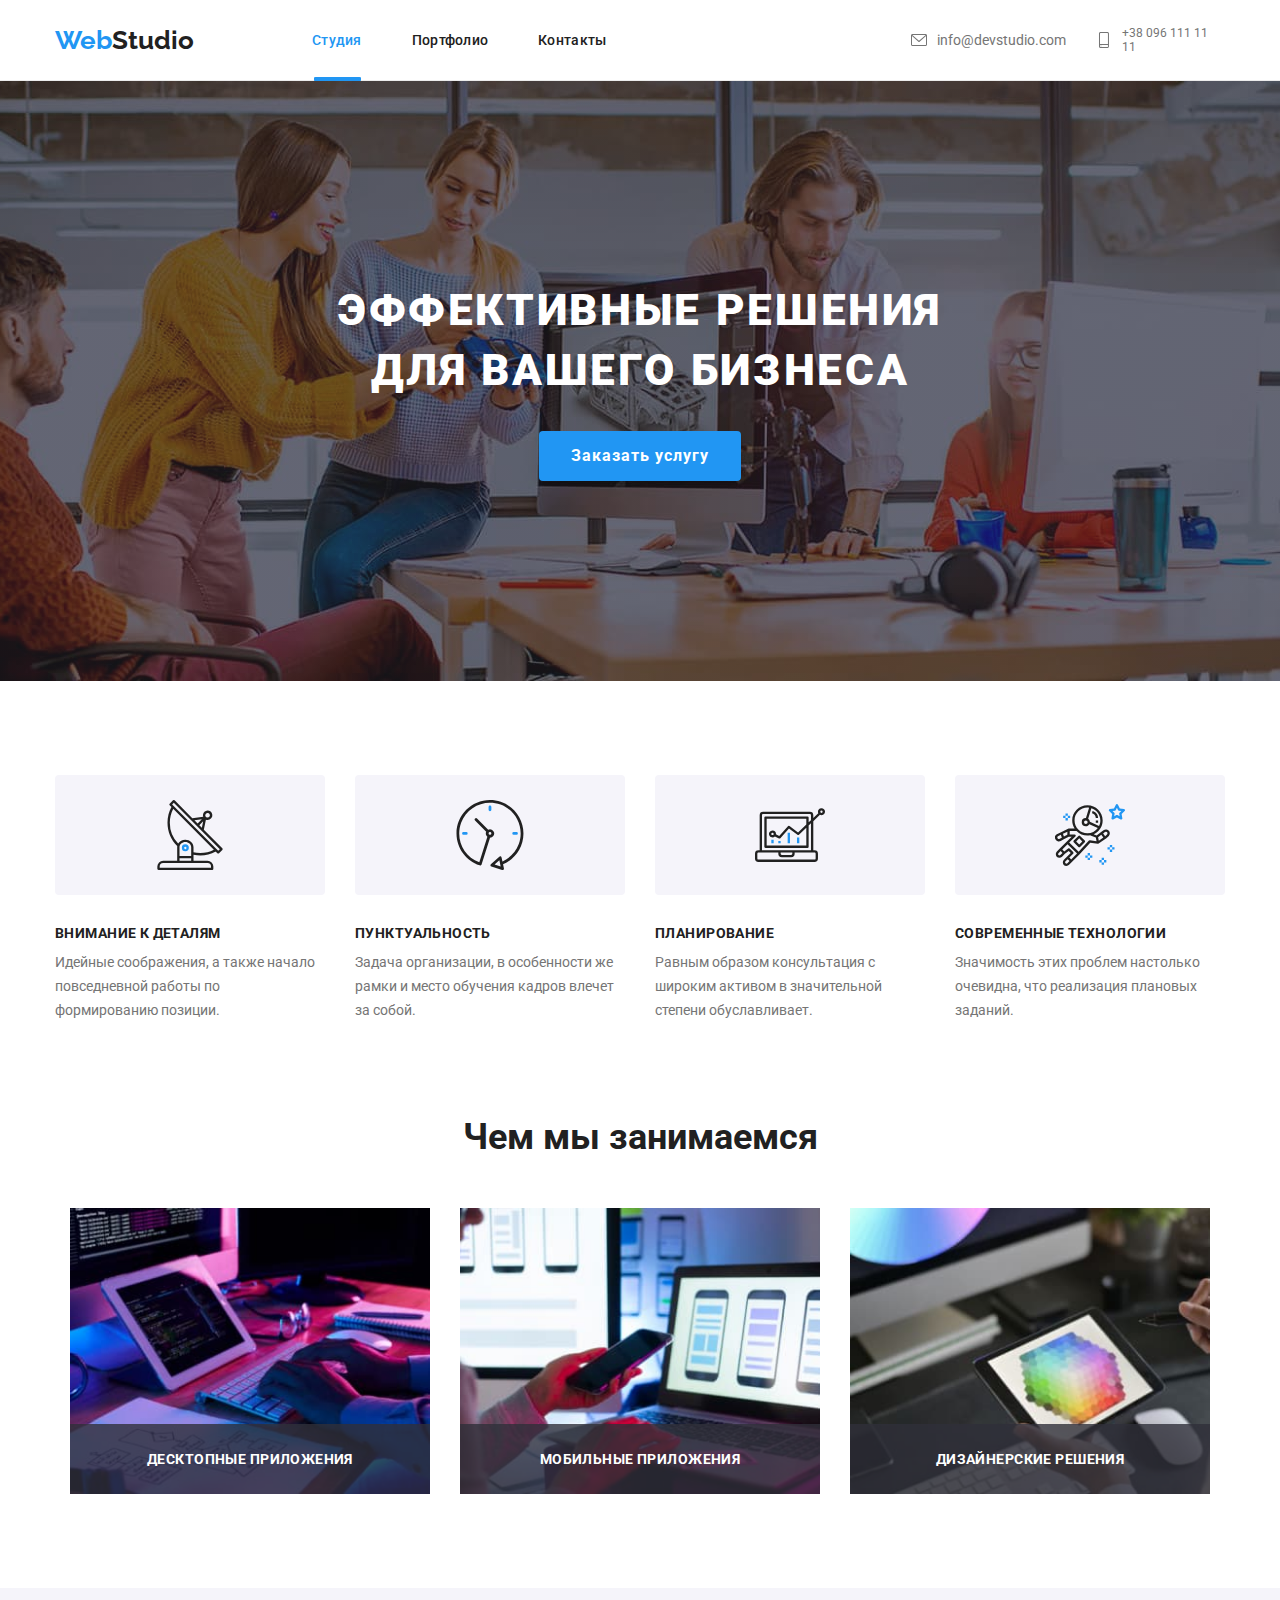
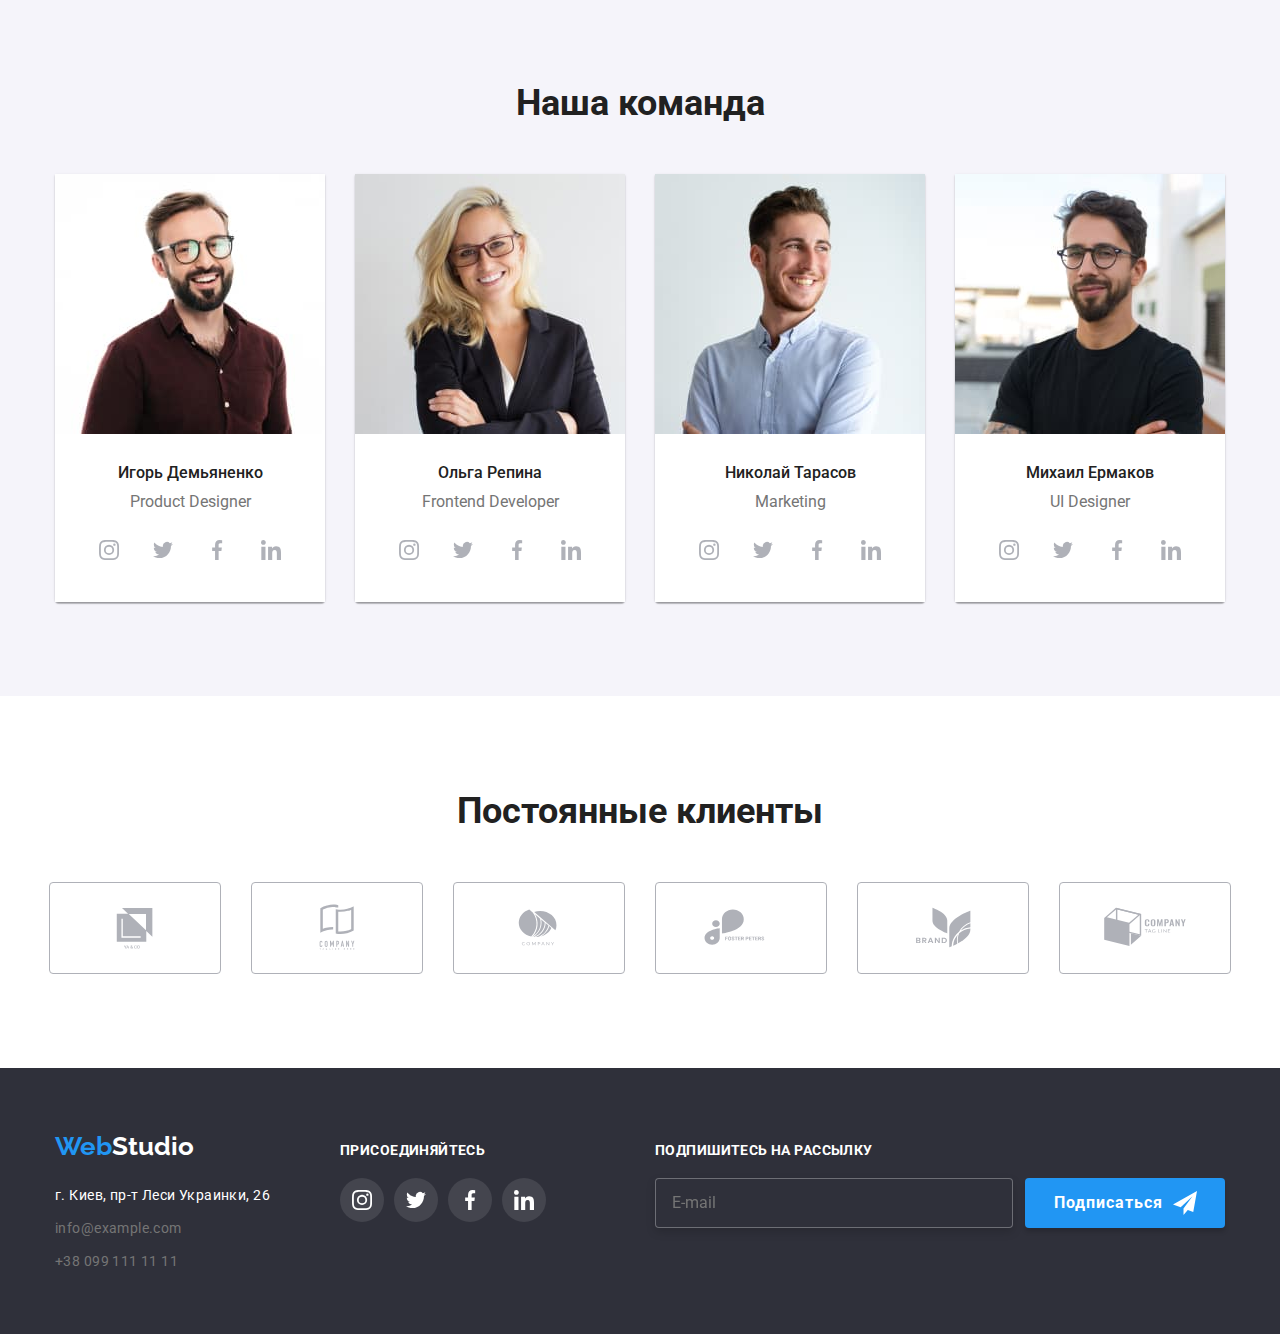
==== commit efe3f57f: "validated" ====
--- a/index.html
+++ b/index.html
@@ -135,7 +135,7 @@
                         <ul class="products list">
                             <li class="products__item">
                                 <img 
-                                    srcset="./images/what-we-do1-1x.jpg 1x, ./images/what-we-do-1-2x.jpg 2x"
+                                    srcset="./images/what-we-do-1-1x.jpg 1x, ./images/what-we-do-1-2x.jpg 2x"
                                     src="./images/what-we-do-1-1x.jpg" 
                                     alt="Десктопные приложения" 
                                     width="370">
@@ -144,7 +144,7 @@
                 
                             <li class="products__item">
                                 <img 
-                                    srcset="./images/what-we-do2-1x.jpg 1x, ./images/what-we-do-2-2x.jpg 2x"
+                                    srcset="./images/what-we-do-2-1x.jpg 1x, ./images/what-we-do-2-2x.jpg 2x"
                                     src="./images/what-we-do-2-1x.jpg" 
                                     alt="Мобильные приложения" 
                                     width="370">
@@ -153,7 +153,7 @@
                 
                             <li class="products__item">
                                 <img 
-                                    srcset="./images/what-we-do3-1x.jpg 1x, ./images/what-we-do-3-2x.jpg 2x"
+                                    srcset="./images/what-we-do-3-1x.jpg 1x, ./images/what-we-do-3-2x.jpg 2x"
                                     src="./images/what-we-do-3-1x.jpg" 
                                     alt="Дизайнерские решения" 
                                     width="370">
--- a/css/main.min.css
+++ b/css/main.min.css
@@ -1 +1 @@
-/*! modern-normalize v1.1.0 | MIT License | https://github.com/sindresorhus/modern-normalize */*,::before,::after{-webkit-box-sizing:border-box;box-sizing:border-box}html{line-height:1.15;-webkit-text-size-adjust:100%;-moz-tab-size:4;-o-tab-size:4;tab-size:4}body{margin:0;font-family:system-ui,-apple-system,"Segoe UI",Roboto,Helvetica,Arial,sans-serif,"Apple Color Emoji","Segoe UI Emoji"}body.modal-open{overflow:hidden}hr{height:0;color:inherit}abbr[title]{-webkit-text-decoration:underline dotted;text-decoration:underline dotted}b,strong{font-weight:bolder}code,kbd,samp,pre{font-family:ui-monospace,SFMono-Regular,Consolas,"Liberation Mono",Menlo,monospace;font-size:1em}small{font-size:80%}sub,sup{font-size:75%;line-height:0;position:relative;vertical-align:baseline}sub{bottom:-0.25em}sup{top:-0.5em}table{text-indent:0;border-color:inherit}button,input,optgroup,select,textarea{font-family:inherit;font-size:100%;line-height:1.15;margin:0}button,select{text-transform:none}button,[type=button],[type=reset],[type=submit]{-webkit-appearance:button}::-moz-focus-inner{border-style:none;padding:0}:-moz-focusring{outline:1px dotted ButtonText}:-moz-ui-invalid{box-shadow:none}legend{padding:0}progress{vertical-align:baseline}::-webkit-inner-spin-button,::-webkit-outer-spin-button{height:auto}[type=search]{-webkit-appearance:textfield;outline-offset:-2px}::-webkit-search-decoration{-webkit-appearance:none}::-webkit-file-upload-button{-webkit-appearance:button;font:inherit}summary{display:list-item}p,h1,h2,h3,h4,h5,h6{margin:0;padding:0}a{text-decoration:none}img{display:block;max-width:100%;height:auto}.page{margin:0;background-color:#fff;color:#757575;font-family:Roboto,sans-serif;font-size:14px;letter-spacing:0,3em}textarea{resize:none}.list{margin:0;padding:0;list-style:none}.visually-hidden{position:absolute;width:1px;height:1px;margin:-1px;padding:0;overflow:hidden;border:0;clip:rect(0 0 0 0)}.container{margin-left:auto;margin-right:auto;padding-left:15px;padding-right:15px}@media(min-width: 480px){.container{width:480px}}@media(min-width: 768px){.container{width:768px}}@media(min-width: 1200px){.container{width:1200px}}.title{margin-bottom:30px;color:#212121;font-weight:700;font-size:28px;line-height:1.1786;text-align:center}@media(min-width: 768px){.title{font-size:36px;line-height:1.1667}}@media(min-width: 1200px){.title{margin-bottom:50px}}.title--subtitle{margin-bottom:10px;color:#212121;text-align:center;font-weight:700;font-size:14px;line-height:1.1429;letter-spacing:.03em;text-transform:uppercase}@media(min-width: 768px){.title--subtitle{text-align:left}}.logo{color:#212121;font-family:Raleway,sans-serif;text-decoration:none;font-weight:700;font-size:26px;line-height:1.4}.logo__prefix{color:#2196f3}.logo__footer{color:#fff;text-align:center;display:block;margin-left:auto;margin-right:auto}@media(min-width: 1200px){.logo__footer{text-align:left}}@media(min-width: 768px){.logo{padding:0}}.page-header{position:relative;padding:16px 0;border-bottom:1px solid #ececec}@media(min-width: 768px){.page-header{padding:0}}.menu{display:-webkit-box;display:-ms-flexbox;display:flex;-webkit-box-align:center;-ms-flex-align:center;align-items:center}.menu__container{max-height:700px;display:-webkit-box;display:-ms-flexbox;display:flex;-webkit-box-align:center;-ms-flex-align:center;align-items:center;-webkit-box-pack:justify;-ms-flex-pack:justify;justify-content:space-between;padding:48px 40px;background-color:#fff}@media(max-width: 767px){.menu__container{overflow-y:scroll;display:none;position:fixed;width:100%;z-index:40;top:0;left:0;overflow-y:scroll}}.menu__container.is-open{display:block}@media(min-width: 768px){.menu__container{padding:0;margin-left:63px}}@media(min-width: 1200px){.menu__container{margin-left:93px}}.menu__button{position:absolute;z-index:45;top:14px;right:8px;display:-webkit-box;display:-ms-flexbox;display:flex;margin:0;padding:0;border:none;background-color:rgba(0,0,0,0)}@media(min-width: 768px){.menu__button{display:none}}.menu__icon-cross{display:none}.menu__button.is-open .menu__icon-menu{display:none}.menu__button.is-open .menu__icon-cross{display:block}@media(min-width: 768px){.menu__navigation{display:-webkit-box;display:-ms-flexbox;display:flex}}@media(max-width: 767px){.menu__item:not(:last-child){margin-bottom:32px}}.menu__link{position:relative;display:block;padding:0;font-size:40px;line-height:1.175;letter-spacing:.02em;color:#212121;white-space:nowrap;-webkit-transition:color 250ms cubic-bezier(0.4, 0, 0.2, 1);transition:color 250ms cubic-bezier(0.4, 0, 0.2, 1)}.menu__link:hover,.menu__link:focus{color:#2196f3}@media(min-width: 768px){.menu__link{font-size:14px;font-weight:500;line-height:1.1429;padding:32px 25px}}.menu__link--current{color:#2196f3}@media(min-width: 768px){.menu__link--current::after{content:"";position:absolute;bottom:-1px;left:50%;-webkit-transform:translate(-50%);transform:translate(-50%);width:47px;height:4px;background-image:url(../images/hover.svg)}}@media(max-width: 767px){.menu__address{margin-top:302px}}@media(min-width: 768px){.menu__address{display:-webkit-box;display:-ms-flexbox;display:flex;-webkit-box-orient:vertical;-webkit-box-direction:reverse;-ms-flex-direction:column-reverse;flex-direction:column-reverse}}@media(min-width: 1200px){.menu__address{-webkit-box-orient:horizontal;-webkit-box-direction:reverse;-ms-flex-direction:row-reverse;flex-direction:row-reverse;-webkit-box-align:center;-ms-flex-align:center;align-items:center}}@media(max-width: 767px){.menu__address-item:not(:first-child){margin-top:32px}}@media(min-width: 767px)and (max-width: 1199px){.menu__address-item:not(:first-child){margin-bottom:10px}}@media(min-width: 1200px){.menu__address-item:not(:first-child){margin-right:30px}}.menu__address-link{padding:0;font-size:24px;line-height:1.1667;color:#757575;-webkit-transition:color 250ms cubic-bezier(0.4, 0, 0.2, 1);transition:color 250ms cubic-bezier(0.4, 0, 0.2, 1)}@media(min-width: 768px){.menu__address-link{display:-webkit-box;display:-ms-flexbox;display:flex;-webkit-box-align:center;-ms-flex-align:center;align-items:center;font-size:12px}}@media(min-width: 1200px){.menu__address-link{font-size:14px}}.menu__address-link:hover,.menu__address-link:focus{color:#2196f3}.menu__address-link--number{font-size:34px;line-height:1.1765;color:#2196f3}@media(min-width: 768px){.menu__address-link--number{font-size:12px;color:#757575}}.menu__icon-address{display:none;margin-right:8px;width:14px;height:14px;fill:currentColor}@media(min-width: 768px){.menu__icon-address{display:inline-block}}@media(min-width: 1200px){.menu__icon-address{margin-right:10px;width:16px;height:16px}}.menu__mini-socials{margin-top:64px;margin-left:-10px}.menu__mini-list{display:-webkit-box;display:-ms-flexbox;display:flex;padding:0}.menu__mini-link{padding:0 10px;font-weight:500;font-size:18px;line-height:1.2222;color:#2196f3}.menu__mini-item:not(:last-child){border-right:1px solid rgba(33,33,33,.2)}.hero{padding-top:118px;padding-bottom:118px;text-align:center;background-color:#2f303a;max-width:1600px;height:400px;margin-left:auto;margin-right:auto;background-image:-webkit-gradient(linear, left top, right top, from(rgba(47, 48, 58, 0.4)), to(rgba(47, 48, 58, 0.4))),url("../../images/bg-hero.jpg");background-image:linear-gradient(to right, rgba(47, 48, 58, 0.4), rgba(47, 48, 58, 0.4)),url("../../images/bg-hero.jpg");background-size:1600px;background-repeat:no-repeat;background-position:center}@media(min-width: 1200px){.hero{padding-top:200px;padding-bottom:200px;height:600px}}@media(min-device-pixel-ratio: 2),(-webkit-min-device-pixel-ratio: 2),(min-resolution: 192dpi),(min-resolution: 2dppx){.hero .hero{background-image:url("../../images/bg-hero-2x.jpg")}}.hero__title{margin:0 auto;max-width:696px;color:#fff;font-weight:900;font-size:24px;line-height:1.75;letter-spacing:.06em;text-transform:uppercase}@media(min-width: 768px){.hero__title{font-size:26px;line-height:1.6154}}@media(min-width: 1200px){.hero__title{font-size:44px;line-height:1.3636}}.section{padding-top:60px;padding-bottom:60px}@media(min-width: 1200px){.section{padding-top:94px;padding-bottom:94px}}.section__no-padding{padding-top:0}.section__team{background-color:#f5f4fa}.features{margin:-15px}@media(min-width: 768px){.features{display:-webkit-box;display:-ms-flexbox;display:flex;-ms-flex-wrap:wrap;flex-wrap:wrap}}.features__item{margin:15px;-ms-flex-preferred-size:calc(100% - 30px);flex-basis:calc(100% - 30px)}@media(min-width: 768px){.features__item{-ms-flex-preferred-size:calc((100% - 60px)/2);flex-basis:calc((100% - 60px)/2)}}@media(min-width: 1200px){.features__item{-ms-flex-preferred-size:calc((100% - 120px)/4);flex-basis:calc((100% - 120px)/4)}}.features__thumb{display:-webkit-box;display:-ms-flexbox;display:flex;-webkit-box-align:center;-ms-flex-align:center;align-items:center;-webkit-box-pack:center;-ms-flex-pack:center;justify-content:center;height:120px;background-color:#f5f4fa;border-radius:4px;margin-bottom:30px}.features__icon{width:70px;height:70px}.features__text{line-height:1.7}.products-wrap{display:none}@media(min-width: 1200px){.products-wrap{display:block}}.products{display:-webkit-box;display:-ms-flexbox;display:flex}.products__item{position:relative;margin:0 15px}.products__subtitle{margin:0;position:absolute;bottom:0;left:0;display:-webkit-box;display:-ms-flexbox;display:flex;-webkit-box-pack:center;-ms-flex-pack:center;justify-content:center;-webkit-box-align:center;-ms-flex-align:center;align-items:center;width:100%;height:70px;color:#fff;background-color:rgba(47,48,58,.8)}.team{margin:-15px}@media(min-width: 768px){.team{display:-webkit-box;display:-ms-flexbox;display:flex;-ms-flex-wrap:wrap;flex-wrap:wrap}}.team__thumb{height:460px}@media(min-width: 768px){.team__thumb{height:374}}@media(min-width: 1200px){.team__thumb{width:270px;height:260px}}.team__image{width:100%;height:100%;-o-object-fit:cover;object-fit:cover}.team__item{margin:15px;-ms-flex-preferred-size:calc(100% - 30px);flex-basis:calc(100% - 30px);-webkit-box-shadow:0px 1px 3px rgba(0,0,0,.12),0px 1px 1px rgba(0,0,0,.14),0px 2px 1px rgba(0,0,0,.2);box-shadow:0px 1px 3px rgba(0,0,0,.12),0px 1px 1px rgba(0,0,0,.14),0px 2px 1px rgba(0,0,0,.2);border-radius:0px 0px 4px 4px}@media(max-width: 767px){.team__item{margin-bottom:30px}}@media(min-width: 768px){.team__item{-ms-flex-preferred-size:calc((100% - 60px)/2);flex-basis:calc((100% - 60px)/2)}}@media(min-width: 1200px){.team__item{-ms-flex-preferred-size:calc((100% - 120px)/4);flex-basis:calc((100% - 120px)/4)}}.team__content{background-color:#fff;padding:30px 32px}.team__title{margin-bottom:10px;color:#212121;font-size:16px;line-height:1.1718;font-weight:500;text-align:center}.team__text{font-size:16px;line-height:1.1718;font-weight:400;text-align:center;margin-bottom:16px}.actions{display:-webkit-box;display:-ms-flexbox;display:flex;-webkit-box-pack:center;-ms-flex-pack:center;justify-content:center}.actions__item:not(:last-child){margin-right:10px}.social{display:block;width:44px;height:44px;padding:12px;border:none;color:#afb1b8;background-color:#fff;border-radius:50%;-webkit-transition:color 250ms cubic-bezier(0.4, 0, 0.2, 1),background-color 250ms cubic-bezier(0.4, 0, 0.2, 1);transition:color 250ms cubic-bezier(0.4, 0, 0.2, 1),background-color 250ms cubic-bezier(0.4, 0, 0.2, 1)}.social:hover,.social:focus{color:#fff;background-color:#2196f3}.social__icon{width:20px;height:20px;fill:currentColor}.social--grey{color:#fff;background-color:rgba(255,255,255,.1);-webkit-transition:background-color 250ms cubic-bezier(0.4, 0, 0.2, 1);transition:background-color 250ms cubic-bezier(0.4, 0, 0.2, 1)}.social--grey:hover,.social--grey:focus{background-color:#2196f3}.clients{display:-webkit-box;display:-ms-flexbox;display:flex;-ms-flex-wrap:wrap;flex-wrap:wrap;-webkit-box-pack:center;-ms-flex-pack:center;justify-content:center;-webkit-box-align:center;-ms-flex-align:center;align-items:center;margin:-15px}@media(min-width: 1200px){.clients{-ms-flex-wrap:nowrap;flex-wrap:nowrap}}.clients__item{height:92px;-ms-flex-preferred-size:calc((100% - 60px)/2);flex-basis:calc((100% - 60px)/2);margin:15px}@media(min-width: 768px){.clients__item{-ms-flex-preferred-size:calc((100% - 90px)/3);flex-basis:calc((100% - 90px)/3)}}@media(min-width: 1200px){.clients__item{-ms-flex-preferred-size:calc((100% - 180px)/6);flex-basis:calc((100% - 180px)/6)}}.clients__link{display:-webkit-inline-box;display:-ms-inline-flexbox;display:inline-flex;-webkit-box-pack:center;-ms-flex-pack:center;justify-content:center;-webkit-box-align:center;-ms-flex-align:center;align-items:center;width:100%;height:100%;color:#afb1b8;border:1px solid #afb1b8;border-radius:4px;cursor:pointer;-webkit-transition:color 250ms cubic-bezier(0.4, 0, 0.2, 1),border-color 250ms cubic-bezier(0.4, 0, 0.2, 1);transition:color 250ms cubic-bezier(0.4, 0, 0.2, 1),border-color 250ms cubic-bezier(0.4, 0, 0.2, 1)}.clients__link:hover,.clients__link:focus{color:#2196f3;border-color:#2196f3}.clients__icon{width:170px;height:92px;fill:currentColor}.button{display:block;border-radius:4px;border:none;padding:10px 32px;min-width:200px;margin:30px auto 0 auto;color:#fff;background-color:#2196f3;-webkit-box-shadow:0px 4px 4px 0px rgba(0,0,0,.1490196078);box-shadow:0px 4px 4px 0px rgba(0,0,0,.1490196078);font-family:inherit;font-weight:700;font-size:16px;line-height:1.88;letter-spacing:.06em;text-align:center;cursor:pointer}.button__subscribe{position:relative;margin-top:20px;text-align:left;padding-left:29px}@media(min-width: 1200px){.button__subscribe{margin-top:0;margin-left:12px;-ms-flex-item-align:end;align-self:flex-end}}.filter{margin-bottom:40px}@media(min-width: 768px){.filter{margin-bottom:30px}}@media(min-width: 1200px){.filter{margin-bottom:50px}}.filter__list{display:-webkit-box;display:-ms-flexbox;display:flex;-webkit-box-pack:center;-ms-flex-pack:center;justify-content:center}@media(max-width: 767px){.filter__list{-ms-flex-wrap:wrap;flex-wrap:wrap;-webkit-box-pack:start;-ms-flex-pack:start;justify-content:flex-start}}.filter__item:not(:last-child){margin-right:8px}@media(max-width: 767px){.filter__item:not(:nth-last-child(-n+2)){margin-bottom:15px}}.filter__button{display:inline-block;border-radius:4px;border-width:0;padding:6px 22px;color:#212121;background-color:#f5f4fa;font-family:inherit;font-weight:500;font-size:16px;line-height:1.63;cursor:pointer;-webkit-transition:color 250ms cubic-bezier(0.4, 0, 0.2, 1),background-color 250ms cubic-bezier(0.4, 0, 0.2, 1);transition:color 250ms cubic-bezier(0.4, 0, 0.2, 1),background-color 250ms cubic-bezier(0.4, 0, 0.2, 1)}.filter__button:hover,.filter__button:focus{color:#fff;background-color:#2196f3}.card-set{text-align:center}@media(min-width: 768px){.card-set{display:-webkit-box;display:-ms-flexbox;display:flex;-ms-flex-wrap:wrap;flex-wrap:wrap;gap:30px}}.card-set__item{max-width:450px}.card-set__item:not(:last-child){margin-bottom:30px}@media(min-width: 768px){.card-set__item{width:354px}}@media(min-width: 1200px){.card-set__item{-ms-flex-preferred-size:calc((100% - 3*(30px))/3);flex-basis:calc((100% - 3*(30px))/3)}}.case{display:block;width:100%;cursor:pointer;-webkit-transition:-webkit-box-shadow 250ms cubic-bezier(0.4, 0, 0.2, 1);transition:-webkit-box-shadow 250ms cubic-bezier(0.4, 0, 0.2, 1);transition:box-shadow 250ms cubic-bezier(0.4, 0, 0.2, 1);transition:box-shadow 250ms cubic-bezier(0.4, 0, 0.2, 1), -webkit-box-shadow 250ms cubic-bezier(0.4, 0, 0.2, 1)}.case:hover,.case:focus{-webkit-box-shadow:1px 4px 6px 0px rgba(0,0,0,.1607843137),0px 4px 4px 0px rgba(0,0,0,.0588235294),0px 1px 1px 0px rgba(0,0,0,.1215686275);box-shadow:1px 4px 6px 0px rgba(0,0,0,.1607843137),0px 4px 4px 0px rgba(0,0,0,.0588235294),0px 1px 1px 0px rgba(0,0,0,.1215686275)}.case__thumb{position:relative;overflow:hidden;max-width:450px;height:294px}.case__image{height:100%;width:100%;-o-object-fit:cover;object-fit:cover}.case__guide{position:absolute;top:0;left:0;padding:77px 24px;color:#fff;font-size:18px;line-height:1.5556;background-color:#2196f3;opacity:0;pointer-events:none;-webkit-transform:translateY(100%);transform:translateY(100%);-webkit-transition:opasity 250ms cubic-bezier(0.4, 0, 0.2, 1),-webkit-transform 250ms cubic-bezier(0.4, 0, 0.2, 1);transition:opasity 250ms cubic-bezier(0.4, 0, 0.2, 1),-webkit-transform 250ms cubic-bezier(0.4, 0, 0.2, 1);transition:opasity 250ms cubic-bezier(0.4, 0, 0.2, 1),transform 250ms cubic-bezier(0.4, 0, 0.2, 1);transition:opasity 250ms cubic-bezier(0.4, 0, 0.2, 1),transform 250ms cubic-bezier(0.4, 0, 0.2, 1),-webkit-transform 250ms cubic-bezier(0.4, 0, 0.2, 1)}@media(min-width: 1200px){.case__guide{padding:49px 24px}}@media(min-width: 1200px){.case__guide{padding:63px 24px}}.case:hover .case__guide,.case:focus .case__guide{opacity:.9;-webkit-transform:translateY(0);transform:translateY(0)}.case__content{width:100%;text-align:left;padding:20px 24px;border-bottom:1px solid #eee;border-right:1px solid #eee;border-left:1px solid #eee}.case__title{display:inline-block;margin-bottom:4px;color:#212121;font-weight:700;font-size:18px;line-height:2;letter-spacing:.06em}.case__description{color:#757575;font-size:16px;line-height:1.88}.footer{padding-top:60px;padding-bottom:60px;background-color:#2f303a}@media(min-width: 768px){.footer__container{display:-webkit-box;display:-ms-flexbox;display:flex;-webkit-box-align:baseline;-ms-flex-align:baseline;align-items:baseline;-ms-flex-wrap:wrap;flex-wrap:wrap;-webkit-box-pack:justify;-ms-flex-pack:justify;justify-content:space-between}}@media(min-width: 1200px){.footer__container{-webkit-box-pack:start;-ms-flex-pack:start;justify-content:flex-start}}.footer__follow{margin-top:60px;text-align:center}@media(min-width: 767px)and (max-width: 1199px){.footer__follow{-ms-flex-preferred-size:50%;flex-basis:50%}}@media(min-width: 768px){.footer__follow{margin-top:0}}@media(min-width: 1200px){.footer__follow{margin-left:70px;text-align:left}}@media(min-width: 767px)and (max-width: 1199px){.footer-address{-ms-flex-preferred-size:50%;flex-basis:50%}}.footer-address__address{margin-top:20px;text-align:center}@media(min-width: 1200px){.footer-address__address{text-align:left}}.footer-address__item:not(:last-child){margin-bottom:8px}@media(min-width: 768px){.footer-address__item:not(:last-child){margin-bottom:9px}}.footer-address__link{font-style:normal;line-height:1.7;color:#fff;text-decoration:none;letter-spacing:.03em;-webkit-transition:color 250ms cubic-bezier(0.4, 0, 0.2, 1);transition:color 250ms cubic-bezier(0.4, 0, 0.2, 1)}.footer-address__link--grey{color:#757575}.footer-address__link:hover,.footer-address__link:focus{color:#2196f3}.cta{display:inline-block;margin-bottom:20px;color:#fff;line-height:1.1721;letter-spacing:.03em;text-transform:uppercase}.subscribe{margin-top:60px;text-align:center}@media(min-width: 767px)and (max-width: 1199px){.subscribe{-ms-flex-preferred-size:100%;flex-basis:100%}}@media(min-width: 1200px){.subscribe{display:-webkit-box;display:-ms-flexbox;display:flex;margin-top:0;text-align:left;margin-left:auto}}.subscribe__input{display:inline-block;width:100%;height:50px;padding:15px 16px;color:#fff;background-color:#2f303a;border:1px solid rgba(255,255,255,.3);-webkit-filter:drop-shadow(0px 4px 4px rgba(0, 0, 0, 0.15));filter:drop-shadow(0px 4px 4px rgba(0, 0, 0, 0.15));border-radius:4px}@media(min-width: 768px){.subscribe__input{display:block;width:55%;margin-left:auto;margin-right:auto}}@media(min-width: 1200px){.subscribe__input{width:358px}}.subscribe__input::-webkit-input-placeholder{font-size:16px;line-height:1.25}.subscribe__input::-moz-placeholder{font-size:16px;line-height:1.25}.subscribe__input:-ms-input-placeholder{font-size:16px;line-height:1.25}.subscribe__input::-ms-input-placeholder{font-size:16px;line-height:1.25}.subscribe__input::placeholder{font-size:16px;line-height:1.25}.subscribe__icon{position:absolute;bottom:13px;right:28px;width:24px;height:24px;pointer-events:none}.backdrop{position:fixed;z-index:60;top:0;left:0;width:100%;height:100%;padding:93px 15px;overflow-y:scroll;background-color:rgba(0,0,0,.2);opacity:1;-webkit-transition:opacity 250ms cubic-bezier(0.4, 0, 0.2, 1);transition:opacity 250ms cubic-bezier(0.4, 0, 0.2, 1)}.backdrop.is-hidden{opacity:0;pointer-events:none;visibility:hidden}.modal{-webkit-transform:scale(1);transform:scale(1);-webkit-transition:-webkit-transform 250ms cubic-bezier(0.4, 0, 0.2, 1);transition:-webkit-transform 250ms cubic-bezier(0.4, 0, 0.2, 1);transition:transform 250ms cubic-bezier(0.4, 0, 0.2, 1);transition:transform 250ms cubic-bezier(0.4, 0, 0.2, 1), -webkit-transform 250ms cubic-bezier(0.4, 0, 0.2, 1);padding:40px 39px 40px 41px;background-color:#fff;-webkit-box-shadow:0 2px 1px 0 rgba(0,0,0,.2),0 1px 1px 0 rgba(0,0,0,.1411764706),0 1px 3px 0 rgba(0,0,0,.1215686275);box-shadow:0 2px 1px 0 rgba(0,0,0,.2),0 1px 1px 0 rgba(0,0,0,.1411764706),0 1px 3px 0 rgba(0,0,0,.1215686275);border-radius:4px}@media(min-width: 768px){.modal{position:absolute;z-index:65;top:50%;left:50%;max-width:528px;width:100%;min-height:450px;-webkit-transform:translate(-50%, -50%);transform:translate(-50%, -50%);-webkit-transition:-webkit-transform 250ms cubic-bezier(0.4, 0, 0.2, 1);transition:-webkit-transform 250ms cubic-bezier(0.4, 0, 0.2, 1);transition:transform 250ms cubic-bezier(0.4, 0, 0.2, 1);transition:transform 250ms cubic-bezier(0.4, 0, 0.2, 1), -webkit-transform 250ms cubic-bezier(0.4, 0, 0.2, 1)}}@media(min-width: 1200px){.modal{min-height:581px}}.backdrop.is-hidden .modal{-webkit-transform:translate(-50%, -50%) scale(0.9);transform:translate(-50%, -50%) scale(0.9)}.modal__cta{margin-bottom:12px;font-size:20px;line-height:1.5;letter-spacing:.03em;text-align:center;color:#212121}@media(min-width: 1200px){.modal__cta{line-height:1.15}}.close-button{position:absolute;z-index:70;right:0;top:0;-webkit-transform:translate(-8px, 8px);transform:translate(-8px, 8px);width:30px;height:30px;display:-webkit-inline-box;display:-ms-inline-flexbox;display:inline-flex;-webkit-box-align:center;-ms-flex-align:center;align-items:center;-webkit-box-pack:center;-ms-flex-pack:center;justify-content:center;background-color:#fff;border:1px solid rgba(0,0,0,.1019607843);border-radius:50%;cursor:pointer}.close-button__icon{display:block;width:18px;height:18px;fill:currentColor;-webkit-transition:fill 250ms cubic-bezier(0.4, 0, 0.2, 1);transition:fill 250ms cubic-bezier(0.4, 0, 0.2, 1)}.close-button:hover .close-button__icon,.close-button:focus .close-button__icon{fill:#2196f3}.form__field{position:relative;display:-webkit-box;display:-ms-flexbox;display:flex;-webkit-box-orient:vertical;-webkit-box-direction:normal;-ms-flex-direction:column;flex-direction:column}.form__field:not(:last-child){margin-bottom:10px}.form__icon{position:absolute;width:18px;height:18px;bottom:11px;left:12px;-webkit-transition:fill 250ms cubic-bezier(0.4, 0, 0.2, 1);transition:fill 250ms cubic-bezier(0.4, 0, 0.2, 1)}.form__field:focus-within .form__icon{fill:#2196f3}.form__label{margin-bottom:4px;font-size:12px;line-height:1.1717;letter-spacing:.01em}.form__input{max-width:448px;margin:0;padding:12px 42px;border:1px solid rgba(33,33,33,.2);border-radius:4px;outline:none;-webkit-transition:border-color 250ms cubic-bezier(0.4, 0, 0.2, 1);transition:border-color 250ms cubic-bezier(0.4, 0, 0.2, 1)}.form__input:focus{border:1px solid #2196f3}.form__input::-webkit-input-placeholder{font-size:12px;line-height:1.1717;letter-spacing:.01em;color:rgba(117,117,117,.502)}.form__input::-moz-placeholder{font-size:12px;line-height:1.1717;letter-spacing:.01em;color:rgba(117,117,117,.502)}.form__input:-ms-input-placeholder{font-size:12px;line-height:1.1717;letter-spacing:.01em;color:rgba(117,117,117,.502)}.form__input::-ms-input-placeholder{font-size:12px;line-height:1.1717;letter-spacing:.01em;color:rgba(117,117,117,.502)}.form__input::placeholder{font-size:12px;line-height:1.1717;letter-spacing:.01em;color:rgba(117,117,117,.502)}.form__input--comment{max-width:448px;height:120px;padding:12px 16px}.checkbox{position:relative;display:-webkit-box;display:-ms-flexbox;display:flex;-webkit-box-align:center;-ms-flex-align:center;align-items:center;margin-top:20px}@media(min-width: 1200px){.checkbox{padding-left:12px}}.checkbox__input{display:block}.checkbox__icon{position:absolute;pointer-events:none;display:inline-block;width:16px;height:15px;opacity:1;-webkit-transition:opacity 250ms cubic-bezier(0.4, 0, 0.2, 1);transition:opacity 250ms cubic-bezier(0.4, 0, 0.2, 1)}.checkbox__input:checked+.checkbox__icon{opacity:0}.checkbox__icon-done{position:absolute;left:0;bottom:0;-webkit-transform:translateY(-5px);transform:translateY(-5px);pointer-events:none;display:inline-block;width:16px;height:15px;opacity:0;-webkit-transition:opacity 250ms cubic-bezier(0.4, 0, 0.2, 1);transition:opacity 250ms cubic-bezier(0.4, 0, 0.2, 1)}.checkbox__input:checked~.checkbox__icon-done{opacity:1}.checkbox__label{line-height:1.7143;padding-left:25px}@media(min-width: 480px){.checkbox__label{white-space:nowrap}}.checkbox__contract{line-height:1.7143;color:#2196f3;text-decoration:underline}/*# sourceMappingURL=main.min.css.map */+/*! modern-normalize v1.1.0 | MIT License | https://github.com/sindresorhus/modern-normalize */*,::before,::after{-webkit-box-sizing:border-box;box-sizing:border-box}html{line-height:1.15;-webkit-text-size-adjust:100%;-moz-tab-size:4;-o-tab-size:4;tab-size:4}body{margin:0;font-family:system-ui,-apple-system,"Segoe UI",Roboto,Helvetica,Arial,sans-serif,"Apple Color Emoji","Segoe UI Emoji"}body.modal-open{overflow:hidden}hr{height:0;color:inherit}abbr[title]{-webkit-text-decoration:underline dotted;text-decoration:underline dotted}b,strong{font-weight:bolder}code,kbd,samp,pre{font-family:ui-monospace,SFMono-Regular,Consolas,"Liberation Mono",Menlo,monospace;font-size:1em}small{font-size:80%}sub,sup{font-size:75%;line-height:0;position:relative;vertical-align:baseline}sub{bottom:-0.25em}sup{top:-0.5em}table{text-indent:0;border-color:inherit}button,input,optgroup,select,textarea{font-family:inherit;font-size:100%;line-height:1.15;margin:0}button,select{text-transform:none}button,[type=button],[type=reset],[type=submit]{-webkit-appearance:button}::-moz-focus-inner{border-style:none;padding:0}:-moz-focusring{outline:1px dotted ButtonText}:-moz-ui-invalid{box-shadow:none}legend{padding:0}progress{vertical-align:baseline}::-webkit-inner-spin-button,::-webkit-outer-spin-button{height:auto}[type=search]{-webkit-appearance:textfield;outline-offset:-2px}::-webkit-search-decoration{-webkit-appearance:none}::-webkit-file-upload-button{-webkit-appearance:button;font:inherit}summary{display:list-item}p,h1,h2,h3,h4,h5,h6{margin:0;padding:0}a{text-decoration:none}img{display:block;max-width:100%;height:auto}.page{margin:0;background-color:#fff;color:#757575;font-family:Roboto,sans-serif;font-size:14px;letter-spacing:0,3em}textarea{resize:none}.list{margin:0;padding:0;list-style:none}.visually-hidden{position:absolute;width:1px;height:1px;margin:-1px;padding:0;overflow:hidden;border:0;clip:rect(0 0 0 0)}.container{margin-left:auto;margin-right:auto;padding-left:15px;padding-right:15px}@media(min-width: 480px){.container{width:480px}}@media(min-width: 768px){.container{width:768px}}@media(min-width: 1200px){.container{width:1200px}}.title{margin-bottom:30px;color:#212121;font-weight:700;font-size:28px;line-height:1.1786;text-align:center}@media(min-width: 768px){.title{font-size:36px;line-height:1.1667}}@media(min-width: 1200px){.title{margin-bottom:50px}}.title--subtitle{margin-bottom:10px;color:#212121;text-align:center;font-weight:700;font-size:14px;line-height:1.1429;letter-spacing:.03em;text-transform:uppercase}@media(min-width: 768px){.title--subtitle{text-align:left}}.logo{color:#212121;font-family:Raleway,sans-serif;text-decoration:none;font-weight:700;font-size:26px;line-height:1.4}.logo__prefix{color:#2196f3}.logo__footer{color:#fff;text-align:center;display:block;margin-left:auto;margin-right:auto}@media(min-width: 1200px){.logo__footer{text-align:left}}@media(min-width: 768px){.logo{padding:0}}.page-header{position:relative;padding:16px 0;border-bottom:1px solid #ececec}@media(min-width: 768px){.page-header{padding:0}}.menu{display:-webkit-box;display:-ms-flexbox;display:flex;-webkit-box-align:center;-ms-flex-align:center;align-items:center}.menu__container{max-height:700px;display:-webkit-box;display:-ms-flexbox;display:flex;-webkit-box-align:center;-ms-flex-align:center;align-items:center;-webkit-box-pack:justify;-ms-flex-pack:justify;justify-content:space-between;padding:48px 40px;background-color:#fff}@media(max-width: 767px){.menu__container{overflow-y:scroll;display:none;position:fixed;width:100%;z-index:40;top:0;left:0;overflow-y:scroll}}.menu__container.is-open{display:block}@media(min-width: 768px){.menu__container{padding:0;margin-left:63px}}@media(min-width: 1200px){.menu__container{margin-left:93px}}.menu__button{position:absolute;z-index:45;top:14px;right:8px;display:-webkit-box;display:-ms-flexbox;display:flex;margin:0;padding:0;border:none;background-color:rgba(0,0,0,0)}@media(min-width: 768px){.menu__button{display:none}}.menu__icon-cross{display:none}.menu__button.is-open .menu__icon-menu{display:none}.menu__button.is-open .menu__icon-cross{display:block}@media(min-width: 768px){.menu__navigation{display:-webkit-box;display:-ms-flexbox;display:flex}}@media(max-width: 767px){.menu__item:not(:last-child){margin-bottom:32px}}.menu__link{position:relative;display:block;padding:0;font-size:40px;line-height:1.175;letter-spacing:.02em;color:#212121;white-space:nowrap;-webkit-transition:color 250ms cubic-bezier(0.4, 0, 0.2, 1);transition:color 250ms cubic-bezier(0.4, 0, 0.2, 1)}.menu__link:hover,.menu__link:focus{color:#2196f3}@media(min-width: 768px){.menu__link{font-size:14px;font-weight:500;line-height:1.1429;padding:32px 25px}}.menu__link--current{color:#2196f3}@media(min-width: 768px){.menu__link--current::after{content:"";position:absolute;bottom:-1px;left:50%;-webkit-transform:translate(-50%);transform:translate(-50%);width:47px;height:4px;background-image:url(../images/hover.svg)}}@media(max-width: 767px){.menu__address{margin-top:302px}}@media(min-width: 768px){.menu__address{display:-webkit-box;display:-ms-flexbox;display:flex;-webkit-box-orient:vertical;-webkit-box-direction:reverse;-ms-flex-direction:column-reverse;flex-direction:column-reverse;margin-left:59px}}@media(min-width: 1200px){.menu__address{-webkit-box-orient:horizontal;-webkit-box-direction:reverse;-ms-flex-direction:row-reverse;flex-direction:row-reverse;-webkit-box-align:center;-ms-flex-align:center;align-items:center;margin-left:280px}}@media(max-width: 767px){.menu__address-item:not(:first-child){margin-top:32px}}@media(min-width: 767px)and (max-width: 1199px){.menu__address-item:not(:first-child){margin-bottom:10px}}@media(min-width: 1200px){.menu__address-item:not(:first-child){margin-right:30px}}.menu__address-link{padding:0;font-size:24px;line-height:1.1667;color:#757575;-webkit-transition:color 250ms cubic-bezier(0.4, 0, 0.2, 1);transition:color 250ms cubic-bezier(0.4, 0, 0.2, 1)}@media(min-width: 768px){.menu__address-link{display:-webkit-box;display:-ms-flexbox;display:flex;-webkit-box-align:center;-ms-flex-align:center;align-items:center;font-size:12px}}@media(min-width: 1200px){.menu__address-link{font-size:14px}}.menu__address-link:hover,.menu__address-link:focus{color:#2196f3}.menu__address-link--number{font-size:34px;line-height:1.1765;color:#2196f3}@media(min-width: 768px){.menu__address-link--number{font-size:12px;color:#757575}}.menu__icon-address{display:none;margin-right:8px;width:14px;height:14px;fill:currentColor}@media(min-width: 768px){.menu__icon-address{display:inline-block}}@media(min-width: 1200px){.menu__icon-address{margin-right:10px;width:16px;height:16px}}.menu__mini-socials{margin-top:64px;margin-left:-10px}@media(min-width: 768px){.menu__mini-socials{display:none}}.menu__mini-list{display:-webkit-box;display:-ms-flexbox;display:flex;padding:0}.menu__mini-link{padding:0 10px;font-weight:500;font-size:18px;line-height:1.2222;color:#2196f3}.menu__mini-item:not(:last-child){border-right:1px solid rgba(33,33,33,.2)}.hero{padding-top:118px;padding-bottom:118px;text-align:center;background-color:#2f303a;max-width:1600px;height:400px;margin-left:auto;margin-right:auto;background-image:-webkit-gradient(linear, left top, right top, from(rgba(47, 48, 58, 0.4)), to(rgba(47, 48, 58, 0.4))),url("../../images/bg-hero.jpg");background-image:linear-gradient(to right, rgba(47, 48, 58, 0.4), rgba(47, 48, 58, 0.4)),url("../../images/bg-hero.jpg");background-size:1600px;background-repeat:no-repeat;background-position:center}@media(min-width: 1200px){.hero{padding-top:200px;padding-bottom:200px;height:600px}}@media(min-device-pixel-ratio: 2),(-webkit-min-device-pixel-ratio: 2),(min-resolution: 192dpi),(min-resolution: 2dppx){.hero .hero{background-image:url("../../images/bg-hero-2x.jpg")}}.hero__title{margin:0 auto;max-width:696px;color:#fff;font-weight:900;font-size:24px;line-height:1.75;letter-spacing:.06em;text-transform:uppercase}@media(min-width: 768px){.hero__title{font-size:26px;line-height:1.6154}}@media(min-width: 1200px){.hero__title{font-size:44px;line-height:1.3636}}.section{padding-top:60px;padding-bottom:60px}@media(min-width: 1200px){.section{padding-top:94px;padding-bottom:94px}}.section__no-padding{padding-top:0}.section__team{background-color:#f5f4fa}.features{margin:-15px}@media(min-width: 768px){.features{display:-webkit-box;display:-ms-flexbox;display:flex;-ms-flex-wrap:wrap;flex-wrap:wrap}}.features__item{margin:15px;-ms-flex-preferred-size:calc(100% - 30px);flex-basis:calc(100% - 30px)}@media(min-width: 768px){.features__item{-ms-flex-preferred-size:calc((100% - 60px)/2);flex-basis:calc((100% - 60px)/2)}}@media(min-width: 1200px){.features__item{-ms-flex-preferred-size:calc((100% - 120px)/4);flex-basis:calc((100% - 120px)/4)}}.features__thumb{display:-webkit-box;display:-ms-flexbox;display:flex;-webkit-box-align:center;-ms-flex-align:center;align-items:center;-webkit-box-pack:center;-ms-flex-pack:center;justify-content:center;height:120px;background-color:#f5f4fa;border-radius:4px;margin-bottom:30px}.features__icon{width:70px;height:70px}.features__text{line-height:1.7}.products-wrap{display:none}@media(min-width: 1200px){.products-wrap{display:block}}.products{display:-webkit-box;display:-ms-flexbox;display:flex}.products__item{position:relative;margin:0 15px}.products__subtitle{margin:0;position:absolute;bottom:0;left:0;display:-webkit-box;display:-ms-flexbox;display:flex;-webkit-box-pack:center;-ms-flex-pack:center;justify-content:center;-webkit-box-align:center;-ms-flex-align:center;align-items:center;width:100%;height:70px;color:#fff;background-color:rgba(47,48,58,.8)}.team{margin:-15px}@media(min-width: 768px){.team{display:-webkit-box;display:-ms-flexbox;display:flex;-ms-flex-wrap:wrap;flex-wrap:wrap}}.team__thumb{height:460px}@media(min-width: 768px){.team__thumb{height:374}}@media(min-width: 1200px){.team__thumb{width:270px;height:260px}}.team__image{width:100%;height:100%;-o-object-fit:cover;object-fit:cover}.team__item{margin:15px;-ms-flex-preferred-size:calc(100% - 30px);flex-basis:calc(100% - 30px);-webkit-box-shadow:0px 1px 3px rgba(0,0,0,.12),0px 1px 1px rgba(0,0,0,.14),0px 2px 1px rgba(0,0,0,.2);box-shadow:0px 1px 3px rgba(0,0,0,.12),0px 1px 1px rgba(0,0,0,.14),0px 2px 1px rgba(0,0,0,.2);border-radius:0px 0px 4px 4px}@media(max-width: 767px){.team__item{margin-bottom:30px}}@media(min-width: 768px){.team__item{-ms-flex-preferred-size:calc((100% - 60px)/2);flex-basis:calc((100% - 60px)/2)}}@media(min-width: 1200px){.team__item{-ms-flex-preferred-size:calc((100% - 120px)/4);flex-basis:calc((100% - 120px)/4)}}.team__content{background-color:#fff;padding:30px 32px}.team__title{margin-bottom:10px;color:#212121;font-size:16px;line-height:1.1718;font-weight:500;text-align:center}.team__text{font-size:16px;line-height:1.1718;font-weight:400;text-align:center;margin-bottom:16px}.actions{display:-webkit-box;display:-ms-flexbox;display:flex;-webkit-box-pack:center;-ms-flex-pack:center;justify-content:center}.actions__item:not(:last-child){margin-right:10px}.social{display:block;width:44px;height:44px;padding:12px;border:none;color:#afb1b8;background-color:#fff;border-radius:50%;-webkit-transition:color 250ms cubic-bezier(0.4, 0, 0.2, 1),background-color 250ms cubic-bezier(0.4, 0, 0.2, 1);transition:color 250ms cubic-bezier(0.4, 0, 0.2, 1),background-color 250ms cubic-bezier(0.4, 0, 0.2, 1)}.social:hover,.social:focus{color:#fff;background-color:#2196f3}.social__icon{width:20px;height:20px;fill:currentColor}.social--grey{color:#fff;background-color:rgba(255,255,255,.1);-webkit-transition:background-color 250ms cubic-bezier(0.4, 0, 0.2, 1);transition:background-color 250ms cubic-bezier(0.4, 0, 0.2, 1)}.social--grey:hover,.social--grey:focus{background-color:#2196f3}.clients{display:-webkit-box;display:-ms-flexbox;display:flex;-ms-flex-wrap:wrap;flex-wrap:wrap;-webkit-box-pack:center;-ms-flex-pack:center;justify-content:center;-webkit-box-align:center;-ms-flex-align:center;align-items:center;margin:-15px}@media(min-width: 1200px){.clients{-ms-flex-wrap:nowrap;flex-wrap:nowrap}}.clients__item{height:92px;-ms-flex-preferred-size:calc((100% - 60px)/2);flex-basis:calc((100% - 60px)/2);margin:15px}@media(min-width: 768px){.clients__item{-ms-flex-preferred-size:calc((100% - 90px)/3);flex-basis:calc((100% - 90px)/3)}}@media(min-width: 1200px){.clients__item{-ms-flex-preferred-size:calc((100% - 180px)/6);flex-basis:calc((100% - 180px)/6)}}.clients__link{display:-webkit-inline-box;display:-ms-inline-flexbox;display:inline-flex;-webkit-box-pack:center;-ms-flex-pack:center;justify-content:center;-webkit-box-align:center;-ms-flex-align:center;align-items:center;width:100%;height:100%;color:#afb1b8;border:1px solid #afb1b8;border-radius:4px;cursor:pointer;-webkit-transition:color 250ms cubic-bezier(0.4, 0, 0.2, 1),border-color 250ms cubic-bezier(0.4, 0, 0.2, 1);transition:color 250ms cubic-bezier(0.4, 0, 0.2, 1),border-color 250ms cubic-bezier(0.4, 0, 0.2, 1)}.clients__link:hover,.clients__link:focus{color:#2196f3;border-color:#2196f3}.clients__icon{width:170px;height:92px;fill:currentColor}.button{display:block;border-radius:4px;border:none;padding:10px 32px;min-width:200px;margin:30px auto 0 auto;color:#fff;background-color:#2196f3;-webkit-box-shadow:0px 4px 4px 0px rgba(0,0,0,.1490196078);box-shadow:0px 4px 4px 0px rgba(0,0,0,.1490196078);font-family:inherit;font-weight:700;font-size:16px;line-height:1.88;letter-spacing:.06em;text-align:center;cursor:pointer}.button__subscribe{position:relative;margin-top:20px;text-align:left;padding-left:29px}@media(min-width: 1200px){.button__subscribe{margin-top:0;margin-left:12px;-ms-flex-item-align:end;align-self:flex-end}}.filter{margin-bottom:40px}@media(min-width: 768px){.filter{margin-bottom:30px}}@media(min-width: 1200px){.filter{margin-bottom:50px}}.filter__list{display:-webkit-box;display:-ms-flexbox;display:flex;-webkit-box-pack:center;-ms-flex-pack:center;justify-content:center}@media(max-width: 767px){.filter__list{-ms-flex-wrap:wrap;flex-wrap:wrap;-webkit-box-pack:start;-ms-flex-pack:start;justify-content:flex-start}}.filter__item:not(:last-child){margin-right:8px}@media(max-width: 767px){.filter__item:not(:nth-last-child(-n+2)){margin-bottom:15px}}.filter__button{display:inline-block;border-radius:4px;border-width:0;padding:6px 22px;color:#212121;background-color:#f5f4fa;font-family:inherit;font-weight:500;font-size:16px;line-height:1.63;cursor:pointer;-webkit-transition:color 250ms cubic-bezier(0.4, 0, 0.2, 1),background-color 250ms cubic-bezier(0.4, 0, 0.2, 1);transition:color 250ms cubic-bezier(0.4, 0, 0.2, 1),background-color 250ms cubic-bezier(0.4, 0, 0.2, 1)}.filter__button:hover,.filter__button:focus{color:#fff;background-color:#2196f3}.card-set{text-align:center}@media(min-width: 768px){.card-set{display:-webkit-box;display:-ms-flexbox;display:flex;-ms-flex-wrap:wrap;flex-wrap:wrap;gap:30px}}.card-set__item{max-width:450px}.card-set__item:not(:last-child){margin-bottom:30px}@media(min-width: 768px){.card-set__item{width:354px}}@media(min-width: 1200px){.card-set__item{-ms-flex-preferred-size:calc((100% - 3*(30px))/3);flex-basis:calc((100% - 3*(30px))/3)}}.case{display:block;width:100%;cursor:pointer;-webkit-transition:-webkit-box-shadow 250ms cubic-bezier(0.4, 0, 0.2, 1);transition:-webkit-box-shadow 250ms cubic-bezier(0.4, 0, 0.2, 1);transition:box-shadow 250ms cubic-bezier(0.4, 0, 0.2, 1);transition:box-shadow 250ms cubic-bezier(0.4, 0, 0.2, 1), -webkit-box-shadow 250ms cubic-bezier(0.4, 0, 0.2, 1)}.case:hover,.case:focus{-webkit-box-shadow:1px 4px 6px 0px rgba(0,0,0,.1607843137),0px 4px 4px 0px rgba(0,0,0,.0588235294),0px 1px 1px 0px rgba(0,0,0,.1215686275);box-shadow:1px 4px 6px 0px rgba(0,0,0,.1607843137),0px 4px 4px 0px rgba(0,0,0,.0588235294),0px 1px 1px 0px rgba(0,0,0,.1215686275)}.case__thumb{position:relative;overflow:hidden;max-width:450px;height:294px}.case__image{height:100%;width:100%;-o-object-fit:cover;object-fit:cover}.case__guide{position:absolute;top:0;left:0;padding:77px 24px;color:#fff;font-size:18px;line-height:1.5556;background-color:#2196f3;opacity:0;pointer-events:none;-webkit-transform:translateY(100%);transform:translateY(100%);-webkit-transition:opasity 250ms cubic-bezier(0.4, 0, 0.2, 1),-webkit-transform 250ms cubic-bezier(0.4, 0, 0.2, 1);transition:opasity 250ms cubic-bezier(0.4, 0, 0.2, 1),-webkit-transform 250ms cubic-bezier(0.4, 0, 0.2, 1);transition:opasity 250ms cubic-bezier(0.4, 0, 0.2, 1),transform 250ms cubic-bezier(0.4, 0, 0.2, 1);transition:opasity 250ms cubic-bezier(0.4, 0, 0.2, 1),transform 250ms cubic-bezier(0.4, 0, 0.2, 1),-webkit-transform 250ms cubic-bezier(0.4, 0, 0.2, 1)}@media(min-width: 1200px){.case__guide{padding:49px 24px}}@media(min-width: 1200px){.case__guide{padding:63px 24px}}.case:hover .case__guide,.case:focus .case__guide{opacity:.9;-webkit-transform:translateY(0);transform:translateY(0)}.case__content{width:100%;text-align:left;padding:20px 24px;border-bottom:1px solid #eee;border-right:1px solid #eee;border-left:1px solid #eee}.case__title{display:inline-block;margin-bottom:4px;color:#212121;font-weight:700;font-size:18px;line-height:2;letter-spacing:.06em}.case__description{color:#757575;font-size:16px;line-height:1.88}.footer{padding-top:60px;padding-bottom:60px;background-color:#2f303a}@media(min-width: 768px){.footer__container{display:-webkit-box;display:-ms-flexbox;display:flex;-webkit-box-align:baseline;-ms-flex-align:baseline;align-items:baseline;-ms-flex-wrap:wrap;flex-wrap:wrap;-webkit-box-pack:justify;-ms-flex-pack:justify;justify-content:space-between}}@media(min-width: 1200px){.footer__container{-webkit-box-pack:start;-ms-flex-pack:start;justify-content:flex-start}}.footer__follow{margin-top:60px;text-align:center}@media(min-width: 767px)and (max-width: 1199px){.footer__follow{-ms-flex-preferred-size:50%;flex-basis:50%}}@media(min-width: 768px){.footer__follow{margin-top:0}}@media(min-width: 1200px){.footer__follow{margin-left:70px;text-align:left}}@media(min-width: 767px)and (max-width: 1199px){.footer-address{-ms-flex-preferred-size:50%;flex-basis:50%}}.footer-address__address{margin-top:20px;text-align:center}@media(min-width: 1200px){.footer-address__address{text-align:left}}.footer-address__item:not(:last-child){margin-bottom:8px}@media(min-width: 768px){.footer-address__item:not(:last-child){margin-bottom:9px}}.footer-address__link{font-style:normal;line-height:1.7;color:#fff;text-decoration:none;letter-spacing:.03em;-webkit-transition:color 250ms cubic-bezier(0.4, 0, 0.2, 1);transition:color 250ms cubic-bezier(0.4, 0, 0.2, 1)}.footer-address__link--grey{color:#757575}.footer-address__link:hover,.footer-address__link:focus{color:#2196f3}.cta{display:inline-block;margin-bottom:20px;color:#fff;line-height:1.1721;letter-spacing:.03em;text-transform:uppercase}.subscribe{margin-top:60px;text-align:center}@media(min-width: 767px)and (max-width: 1199px){.subscribe{-ms-flex-preferred-size:100%;flex-basis:100%}}@media(min-width: 1200px){.subscribe{display:-webkit-box;display:-ms-flexbox;display:flex;margin-top:0;text-align:left;margin-left:auto}}.subscribe__input{display:inline-block;width:100%;height:50px;padding:15px 16px;color:#fff;background-color:#2f303a;border:1px solid rgba(255,255,255,.3);-webkit-filter:drop-shadow(0px 4px 4px rgba(0, 0, 0, 0.15));filter:drop-shadow(0px 4px 4px rgba(0, 0, 0, 0.15));border-radius:4px}@media(min-width: 768px){.subscribe__input{display:block;width:55%;margin-left:auto;margin-right:auto}}@media(min-width: 1200px){.subscribe__input{width:358px}}.subscribe__input::-webkit-input-placeholder{font-size:16px;line-height:1.25}.subscribe__input::-moz-placeholder{font-size:16px;line-height:1.25}.subscribe__input:-ms-input-placeholder{font-size:16px;line-height:1.25}.subscribe__input::-ms-input-placeholder{font-size:16px;line-height:1.25}.subscribe__input::placeholder{font-size:16px;line-height:1.25}.subscribe__icon{position:absolute;bottom:13px;right:28px;width:24px;height:24px;pointer-events:none}.backdrop{position:fixed;z-index:60;top:0;left:0;width:100%;height:100%;padding:93px 15px;overflow-y:scroll;background-color:rgba(0,0,0,.2);opacity:1;-webkit-transition:opacity 250ms cubic-bezier(0.4, 0, 0.2, 1);transition:opacity 250ms cubic-bezier(0.4, 0, 0.2, 1)}.backdrop.is-hidden{opacity:0;pointer-events:none;visibility:hidden}.modal{-webkit-transform:scale(1);transform:scale(1);-webkit-transition:-webkit-transform 250ms cubic-bezier(0.4, 0, 0.2, 1);transition:-webkit-transform 250ms cubic-bezier(0.4, 0, 0.2, 1);transition:transform 250ms cubic-bezier(0.4, 0, 0.2, 1);transition:transform 250ms cubic-bezier(0.4, 0, 0.2, 1), -webkit-transform 250ms cubic-bezier(0.4, 0, 0.2, 1);padding:40px 39px 40px 41px;background-color:#fff;-webkit-box-shadow:0 2px 1px 0 rgba(0,0,0,.2),0 1px 1px 0 rgba(0,0,0,.1411764706),0 1px 3px 0 rgba(0,0,0,.1215686275);box-shadow:0 2px 1px 0 rgba(0,0,0,.2),0 1px 1px 0 rgba(0,0,0,.1411764706),0 1px 3px 0 rgba(0,0,0,.1215686275);border-radius:4px}@media(min-width: 768px){.modal{position:absolute;z-index:65;top:50%;left:50%;max-width:528px;width:100%;min-height:450px;-webkit-transform:translate(-50%, -50%);transform:translate(-50%, -50%);-webkit-transition:-webkit-transform 250ms cubic-bezier(0.4, 0, 0.2, 1);transition:-webkit-transform 250ms cubic-bezier(0.4, 0, 0.2, 1);transition:transform 250ms cubic-bezier(0.4, 0, 0.2, 1);transition:transform 250ms cubic-bezier(0.4, 0, 0.2, 1), -webkit-transform 250ms cubic-bezier(0.4, 0, 0.2, 1)}}@media(min-width: 1200px){.modal{min-height:581px}}.backdrop.is-hidden .modal{-webkit-transform:translate(-50%, -50%) scale(0.9);transform:translate(-50%, -50%) scale(0.9)}.modal__cta{margin-bottom:12px;font-size:20px;line-height:1.5;letter-spacing:.03em;text-align:center;color:#212121}@media(min-width: 1200px){.modal__cta{line-height:1.15}}.close-button{position:absolute;z-index:70;right:0;top:0;-webkit-transform:translate(-8px, 8px);transform:translate(-8px, 8px);width:30px;height:30px;display:-webkit-inline-box;display:-ms-inline-flexbox;display:inline-flex;-webkit-box-align:center;-ms-flex-align:center;align-items:center;-webkit-box-pack:center;-ms-flex-pack:center;justify-content:center;background-color:#fff;border:1px solid rgba(0,0,0,.1019607843);border-radius:50%;cursor:pointer}.close-button__icon{display:block;width:18px;height:18px;fill:currentColor;-webkit-transition:fill 250ms cubic-bezier(0.4, 0, 0.2, 1);transition:fill 250ms cubic-bezier(0.4, 0, 0.2, 1)}.close-button:hover .close-button__icon,.close-button:focus .close-button__icon{fill:#2196f3}.form__field{position:relative;display:-webkit-box;display:-ms-flexbox;display:flex;-webkit-box-orient:vertical;-webkit-box-direction:normal;-ms-flex-direction:column;flex-direction:column}.form__field:not(:last-child){margin-bottom:10px}.form__icon{position:absolute;width:18px;height:18px;bottom:11px;left:12px;-webkit-transition:fill 250ms cubic-bezier(0.4, 0, 0.2, 1);transition:fill 250ms cubic-bezier(0.4, 0, 0.2, 1)}.form__field:focus-within .form__icon{fill:#2196f3}.form__label{margin-bottom:4px;font-size:12px;line-height:1.1717;letter-spacing:.01em}.form__input{max-width:448px;margin:0;padding:12px 42px;border:1px solid rgba(33,33,33,.2);border-radius:4px;outline:none;-webkit-transition:border-color 250ms cubic-bezier(0.4, 0, 0.2, 1);transition:border-color 250ms cubic-bezier(0.4, 0, 0.2, 1)}.form__input:focus{border:1px solid #2196f3}.form__input::-webkit-input-placeholder{font-size:12px;line-height:1.1717;letter-spacing:.01em;color:rgba(117,117,117,.502)}.form__input::-moz-placeholder{font-size:12px;line-height:1.1717;letter-spacing:.01em;color:rgba(117,117,117,.502)}.form__input:-ms-input-placeholder{font-size:12px;line-height:1.1717;letter-spacing:.01em;color:rgba(117,117,117,.502)}.form__input::-ms-input-placeholder{font-size:12px;line-height:1.1717;letter-spacing:.01em;color:rgba(117,117,117,.502)}.form__input::placeholder{font-size:12px;line-height:1.1717;letter-spacing:.01em;color:rgba(117,117,117,.502)}.form__input--comment{max-width:448px;height:120px;padding:12px 16px}.checkbox{position:relative;display:-webkit-box;display:-ms-flexbox;display:flex;-webkit-box-align:center;-ms-flex-align:center;align-items:center;margin-top:20px}@media(min-width: 1200px){.checkbox{padding-left:12px}}.checkbox__input{display:block}.checkbox__icon{position:absolute;pointer-events:none;display:inline-block;width:16px;height:15px;opacity:1;-webkit-transition:opacity 250ms cubic-bezier(0.4, 0, 0.2, 1);transition:opacity 250ms cubic-bezier(0.4, 0, 0.2, 1)}.checkbox__input:checked+.checkbox__icon{opacity:0}.checkbox__icon-done{position:absolute;left:0;bottom:0;-webkit-transform:translateY(-5px);transform:translateY(-5px);pointer-events:none;display:inline-block;width:16px;height:15px;opacity:0;-webkit-transition:opacity 250ms cubic-bezier(0.4, 0, 0.2, 1);transition:opacity 250ms cubic-bezier(0.4, 0, 0.2, 1)}.checkbox__input:checked~.checkbox__icon-done{opacity:1}.checkbox__label{line-height:1.7143;padding-left:25px}@media(min-width: 480px){.checkbox__label{white-space:nowrap}}.checkbox__contract{line-height:1.7143;color:#2196f3;text-decoration:underline}/*# sourceMappingURL=main.min.css.map */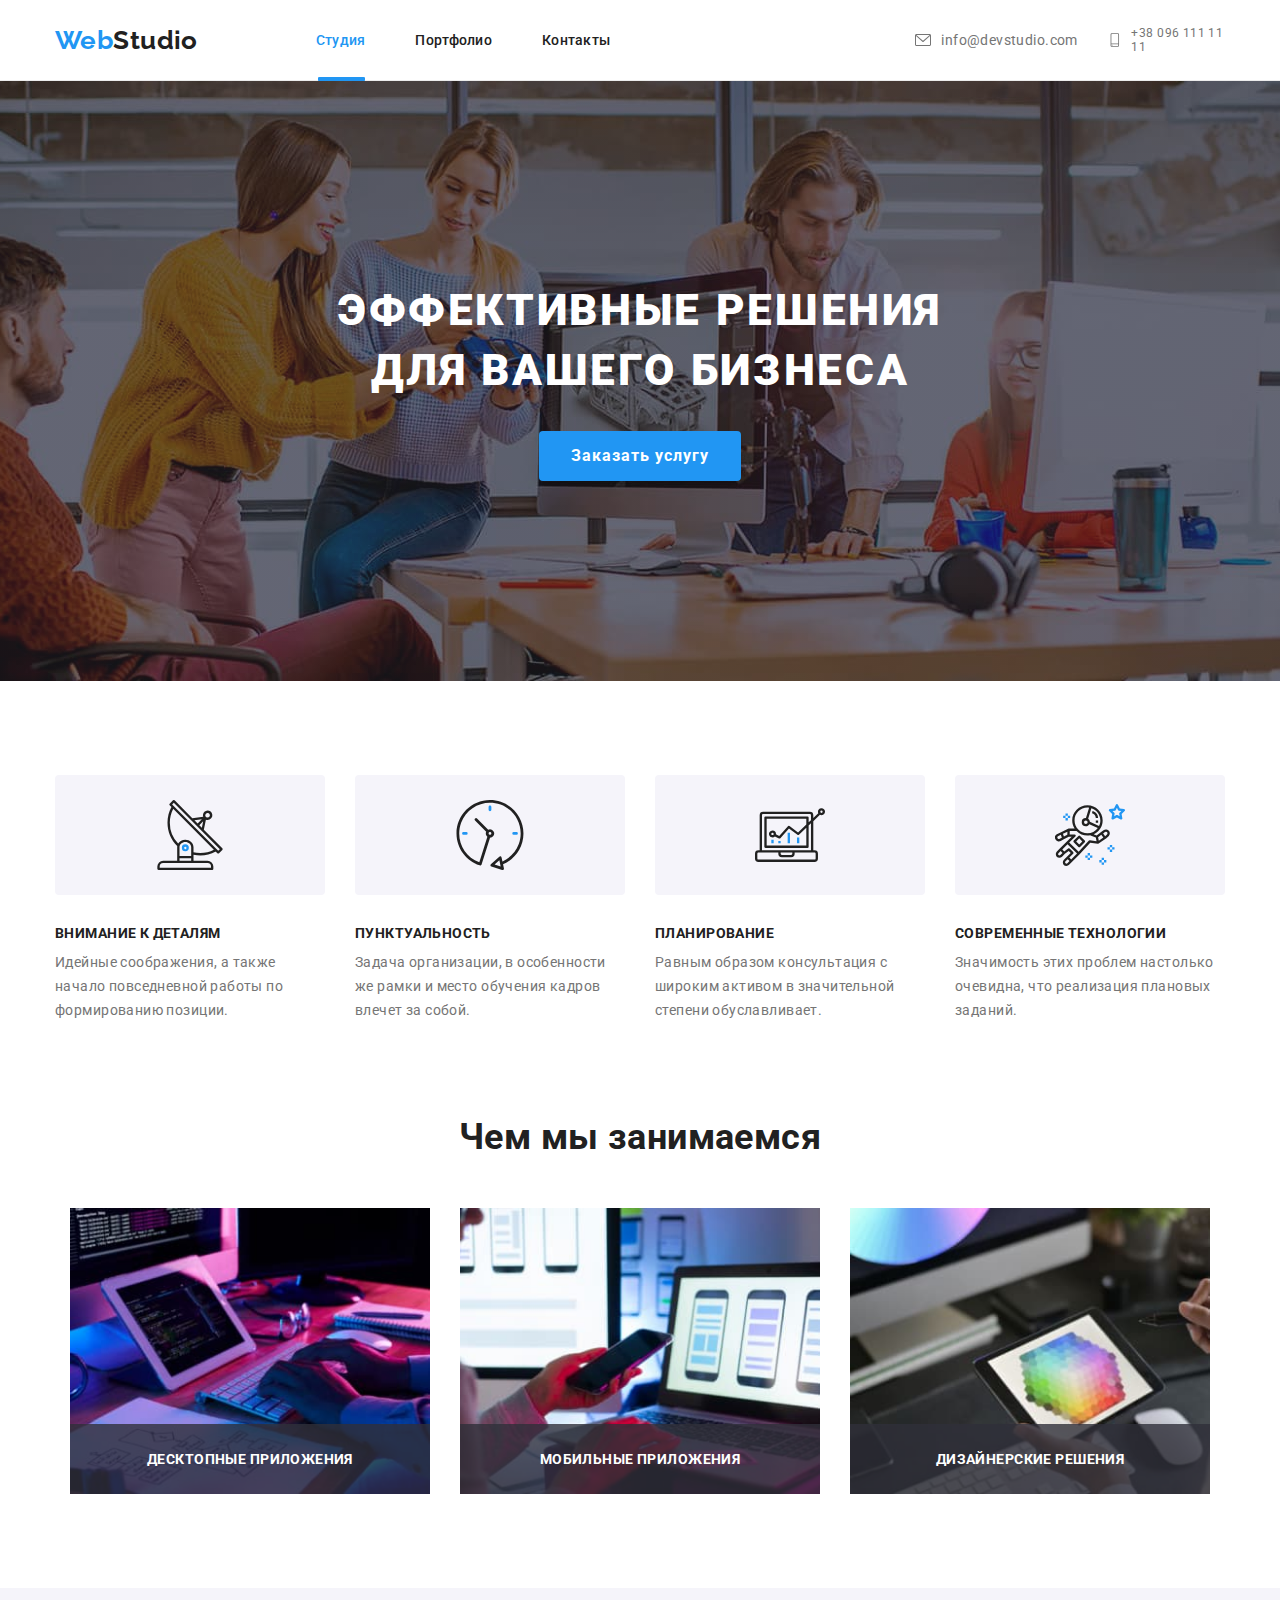
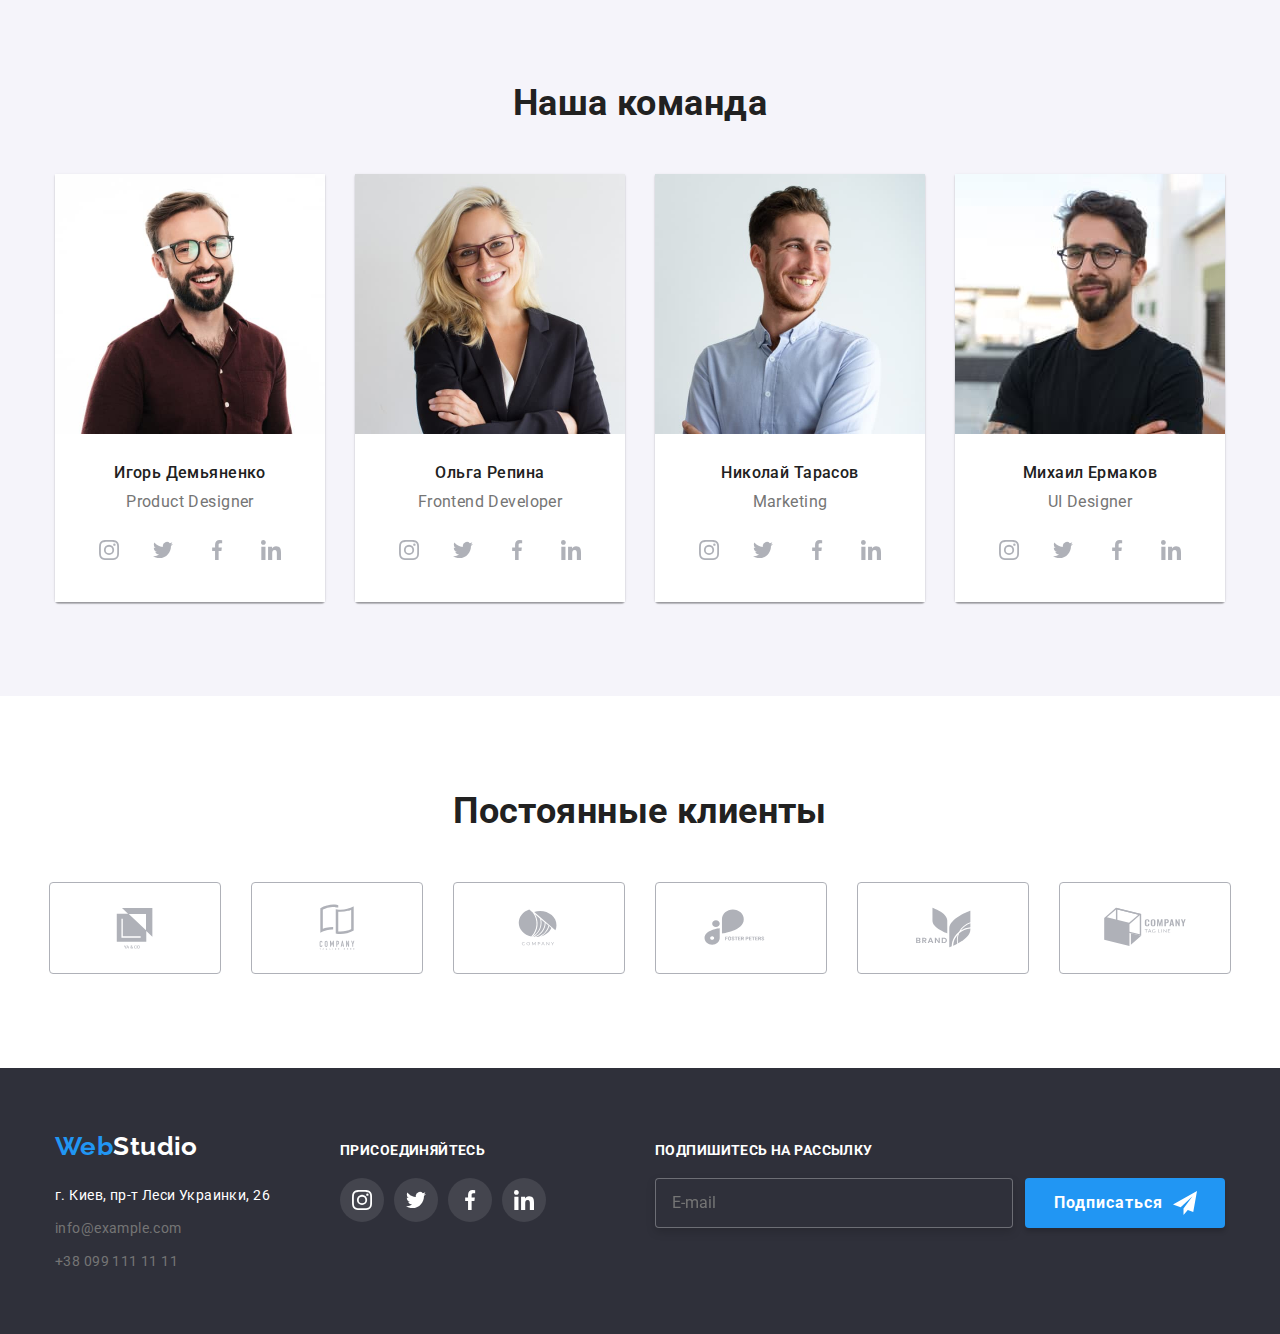
==== commit 84b8df4c: "add adapted pictures" ====
--- a/index.html
+++ b/index.html
@@ -135,8 +135,8 @@
                         <ul class="products list">
                             <li class="products__item">
                                 <img 
-                                    srcset="./images/what-we-do-1-1x.jpg 1x, ./images/what-we-do-1-2x.jpg 2x"
-                                    src="./images/what-we-do-1-1x.jpg" 
+                                    srcset="./images/whatwedo1-370.jpg 1x, ./images/whatwedo1-740.jpg 2x"
+                                    src="./images/whatwedo1-370.jpg" 
                                     alt="Десктопные приложения" 
                                     width="370">
                                 <h3 class="title--subtitle products__subtitle">Десктопные приложения</h3>
@@ -144,8 +144,8 @@
                 
                             <li class="products__item">
                                 <img 
-                                    srcset="./images/what-we-do-2-1x.jpg 1x, ./images/what-we-do-2-2x.jpg 2x"
-                                    src="./images/what-we-do-2-1x.jpg" 
+                                    srcset="./images/whatwedo2-370.jpg 1x, ./images/whatwedo2-740.jpg 2x"
+                                    src="./images/whatwedo2-370.jpg" 
                                     alt="Мобильные приложения" 
                                     width="370">
                                 <h3 class="title--subtitle products__subtitle">Мобильные приложения</h3>
@@ -153,8 +153,8 @@
                 
                             <li class="products__item">
                                 <img 
-                                    srcset="./images/what-we-do-3-1x.jpg 1x, ./images/what-we-do-3-2x.jpg 2x"
-                                    src="./images/what-we-do-3-1x.jpg" 
+                                    srcset="./images/whatwedo3-370.jpg 1x, ./images/whatwedo3-740.jpg 2x"
+                                    src="./images/whatwedo3-370.jpg" 
                                     alt="Дизайнерские решения" 
                                     width="370">
                                 <h3 class="title--subtitle products__subtitle">Дизайнерские решения</h3>
@@ -172,9 +172,10 @@
                             <div class="team__thumb">
                                 <img 
                                     class="team__image"
-                                    srcset="./images/person1-1x.jpg 1x, ./images/person1-2x.jpg 2x"
-                                    src="./images/person1-1x.jpg" 
-                                    alt="Игорь Демьяненко" width="270">
+                                    srcset="./images/person1-270.jpg 480w, ./images/person1-540.jpg 768w"
+                                    src="./images/person1-270.jpg" 
+                                    alt="Игорь Демьяненко" 
+                                    >
                             </div>
                             <div class="team__content">
                                 <h3 class="team__title">Игорь Демьяненко</h3>
@@ -216,10 +217,10 @@
                             <div class="team__thumb">
                                 <img 
                                     class="team__image" 
-                                    srcset="./images/person2-1x.jpg 1x, ./images/person2-2x.jpg 2x"
-                                    src="./images/person2-1x.jpg" 
+                                    srcset="./images/person2-270.jpg 480w, ./images/person2-540.jpg 768w"
+                                    src="./images/person2-270.jpg" 
                                     alt="Ольга Репина" 
-                                    width="270">
+                                    >
                             </div>
                             <div class="team__content">
                                 <h3 class="team__title">Ольга Репина</h3>
@@ -261,10 +262,10 @@
                             <div class="team__thumb">
                                 <img 
                                     class="team__image" 
-                                    srcset="./images/person3-1x.jpg 1x, ./images/person3-2x.jpg 2x"
-                                    src="./images/person3-1x.jpg"
+                                    srcset="./images/person3-270.jpg 480w, ./images/person3-540.jpg 768w"
+                                    src="./images/person3-270.jpg"
                                     alt="Николай Тарасов" 
-                                    width="270">
+                                    >
                             </div>
                             <div class="team__content">
                                 <h3 class="team__title">Николай Тарасов</h3>
@@ -306,10 +307,10 @@
                             <div class="team__thumb">
                                 <img 
                                     class="team__image"
-                                    srcset="./images/person4-1x.jpg 1x, ./images/person4-2x.jpg 2x"
-                                    src="./images/person4-1x.jpg"
+                                    srcset="./images/person4-270.jpg 480w, ./images/person4-540.jpg 768w"
+                                    src="./images/person4-270.jpg"
                                     alt="Михаил Ермаков" 
-                                    width="270">
+                                    sizes="(min-width: 1200px) 25vw, (min-width: 786px) 50vw, 100vw ">
                             </div>
                             <div class="team__content">
                                 <h3 class="team__title">Михаил Ермаков</h3>
--- a/css/main.min.css
+++ b/css/main.min.css
@@ -1 +1 @@
-/*! modern-normalize v1.1.0 | MIT License | https://github.com/sindresorhus/modern-normalize */*,::before,::after{-webkit-box-sizing:border-box;box-sizing:border-box}html{line-height:1.15;-webkit-text-size-adjust:100%;-moz-tab-size:4;-o-tab-size:4;tab-size:4}body{margin:0;font-family:system-ui,-apple-system,"Segoe UI",Roboto,Helvetica,Arial,sans-serif,"Apple Color Emoji","Segoe UI Emoji"}body.modal-open{overflow:hidden}hr{height:0;color:inherit}abbr[title]{-webkit-text-decoration:underline dotted;text-decoration:underline dotted}b,strong{font-weight:bolder}code,kbd,samp,pre{font-family:ui-monospace,SFMono-Regular,Consolas,"Liberation Mono",Menlo,monospace;font-size:1em}small{font-size:80%}sub,sup{font-size:75%;line-height:0;position:relative;vertical-align:baseline}sub{bottom:-0.25em}sup{top:-0.5em}table{text-indent:0;border-color:inherit}button,input,optgroup,select,textarea{font-family:inherit;font-size:100%;line-height:1.15;margin:0}button,select{text-transform:none}button,[type=button],[type=reset],[type=submit]{-webkit-appearance:button}::-moz-focus-inner{border-style:none;padding:0}:-moz-focusring{outline:1px dotted ButtonText}:-moz-ui-invalid{box-shadow:none}legend{padding:0}progress{vertical-align:baseline}::-webkit-inner-spin-button,::-webkit-outer-spin-button{height:auto}[type=search]{-webkit-appearance:textfield;outline-offset:-2px}::-webkit-search-decoration{-webkit-appearance:none}::-webkit-file-upload-button{-webkit-appearance:button;font:inherit}summary{display:list-item}p,h1,h2,h3,h4,h5,h6{margin:0;padding:0}a{text-decoration:none}img{display:block;max-width:100%;height:auto}.page{margin:0;background-color:#fff;color:#757575;font-family:Roboto,sans-serif;font-size:14px;letter-spacing:0,3em}textarea{resize:none}.list{margin:0;padding:0;list-style:none}.visually-hidden{position:absolute;width:1px;height:1px;margin:-1px;padding:0;overflow:hidden;border:0;clip:rect(0 0 0 0)}.container{margin-left:auto;margin-right:auto;padding-left:15px;padding-right:15px}@media(min-width: 480px){.container{width:480px}}@media(min-width: 768px){.container{width:768px}}@media(min-width: 1200px){.container{width:1200px}}.title{margin-bottom:30px;color:#212121;font-weight:700;font-size:28px;line-height:1.1786;text-align:center}@media(min-width: 768px){.title{font-size:36px;line-height:1.1667}}@media(min-width: 1200px){.title{margin-bottom:50px}}.title--subtitle{margin-bottom:10px;color:#212121;text-align:center;font-weight:700;font-size:14px;line-height:1.1429;letter-spacing:.03em;text-transform:uppercase}@media(min-width: 768px){.title--subtitle{text-align:left}}.logo{color:#212121;font-family:Raleway,sans-serif;text-decoration:none;font-weight:700;font-size:26px;line-height:1.4}.logo__prefix{color:#2196f3}.logo__footer{color:#fff;text-align:center;display:block;margin-left:auto;margin-right:auto}@media(min-width: 1200px){.logo__footer{text-align:left}}@media(min-width: 768px){.logo{padding:0}}.page-header{position:relative;padding:16px 0;border-bottom:1px solid #ececec}@media(min-width: 768px){.page-header{padding:0}}.menu{display:-webkit-box;display:-ms-flexbox;display:flex;-webkit-box-align:center;-ms-flex-align:center;align-items:center}.menu__container{max-height:700px;display:-webkit-box;display:-ms-flexbox;display:flex;-webkit-box-align:center;-ms-flex-align:center;align-items:center;-webkit-box-pack:justify;-ms-flex-pack:justify;justify-content:space-between;padding:48px 40px;background-color:#fff}@media(max-width: 767px){.menu__container{overflow-y:scroll;display:none;position:fixed;width:100%;z-index:40;top:0;left:0;overflow-y:scroll}}.menu__container.is-open{display:block}@media(min-width: 768px){.menu__container{padding:0;margin-left:63px}}@media(min-width: 1200px){.menu__container{margin-left:93px}}.menu__button{position:absolute;z-index:45;top:14px;right:8px;display:-webkit-box;display:-ms-flexbox;display:flex;margin:0;padding:0;border:none;background-color:rgba(0,0,0,0)}@media(min-width: 768px){.menu__button{display:none}}.menu__icon-cross{display:none}.menu__button.is-open .menu__icon-menu{display:none}.menu__button.is-open .menu__icon-cross{display:block}@media(min-width: 768px){.menu__navigation{display:-webkit-box;display:-ms-flexbox;display:flex}}@media(max-width: 767px){.menu__item:not(:last-child){margin-bottom:32px}}.menu__link{position:relative;display:block;padding:0;font-size:40px;line-height:1.175;letter-spacing:.02em;color:#212121;white-space:nowrap;-webkit-transition:color 250ms cubic-bezier(0.4, 0, 0.2, 1);transition:color 250ms cubic-bezier(0.4, 0, 0.2, 1)}.menu__link:hover,.menu__link:focus{color:#2196f3}@media(min-width: 768px){.menu__link{font-size:14px;font-weight:500;line-height:1.1429;padding:32px 25px}}.menu__link--current{color:#2196f3}@media(min-width: 768px){.menu__link--current::after{content:"";position:absolute;bottom:-1px;left:50%;-webkit-transform:translate(-50%);transform:translate(-50%);width:47px;height:4px;background-image:url(../images/hover.svg)}}@media(max-width: 767px){.menu__address{margin-top:302px}}@media(min-width: 768px){.menu__address{display:-webkit-box;display:-ms-flexbox;display:flex;-webkit-box-orient:vertical;-webkit-box-direction:reverse;-ms-flex-direction:column-reverse;flex-direction:column-reverse;margin-left:59px}}@media(min-width: 1200px){.menu__address{-webkit-box-orient:horizontal;-webkit-box-direction:reverse;-ms-flex-direction:row-reverse;flex-direction:row-reverse;-webkit-box-align:center;-ms-flex-align:center;align-items:center;margin-left:280px}}@media(max-width: 767px){.menu__address-item:not(:first-child){margin-top:32px}}@media(min-width: 767px)and (max-width: 1199px){.menu__address-item:not(:first-child){margin-bottom:10px}}@media(min-width: 1200px){.menu__address-item:not(:first-child){margin-right:30px}}.menu__address-link{padding:0;font-size:24px;line-height:1.1667;color:#757575;-webkit-transition:color 250ms cubic-bezier(0.4, 0, 0.2, 1);transition:color 250ms cubic-bezier(0.4, 0, 0.2, 1)}@media(min-width: 768px){.menu__address-link{display:-webkit-box;display:-ms-flexbox;display:flex;-webkit-box-align:center;-ms-flex-align:center;align-items:center;font-size:12px}}@media(min-width: 1200px){.menu__address-link{font-size:14px}}.menu__address-link:hover,.menu__address-link:focus{color:#2196f3}.menu__address-link--number{font-size:34px;line-height:1.1765;color:#2196f3}@media(min-width: 768px){.menu__address-link--number{font-size:12px;color:#757575}}.menu__icon-address{display:none;margin-right:8px;width:14px;height:14px;fill:currentColor}@media(min-width: 768px){.menu__icon-address{display:inline-block}}@media(min-width: 1200px){.menu__icon-address{margin-right:10px;width:16px;height:16px}}.menu__mini-socials{margin-top:64px;margin-left:-10px}@media(min-width: 768px){.menu__mini-socials{display:none}}.menu__mini-list{display:-webkit-box;display:-ms-flexbox;display:flex;padding:0}.menu__mini-link{padding:0 10px;font-weight:500;font-size:18px;line-height:1.2222;color:#2196f3}.menu__mini-item:not(:last-child){border-right:1px solid rgba(33,33,33,.2)}.hero{padding-top:118px;padding-bottom:118px;text-align:center;background-color:#2f303a;max-width:1600px;height:400px;margin-left:auto;margin-right:auto;background-image:-webkit-gradient(linear, left top, right top, from(rgba(47, 48, 58, 0.4)), to(rgba(47, 48, 58, 0.4))),url("../../images/bg-hero.jpg");background-image:linear-gradient(to right, rgba(47, 48, 58, 0.4), rgba(47, 48, 58, 0.4)),url("../../images/bg-hero.jpg");background-size:1600px;background-repeat:no-repeat;background-position:center}@media(min-width: 1200px){.hero{padding-top:200px;padding-bottom:200px;height:600px}}@media(min-device-pixel-ratio: 2),(-webkit-min-device-pixel-ratio: 2),(min-resolution: 192dpi),(min-resolution: 2dppx){.hero .hero{background-image:url("../../images/bg-hero-2x.jpg")}}.hero__title{margin:0 auto;max-width:696px;color:#fff;font-weight:900;font-size:24px;line-height:1.75;letter-spacing:.06em;text-transform:uppercase}@media(min-width: 768px){.hero__title{font-size:26px;line-height:1.6154}}@media(min-width: 1200px){.hero__title{font-size:44px;line-height:1.3636}}.section{padding-top:60px;padding-bottom:60px}@media(min-width: 1200px){.section{padding-top:94px;padding-bottom:94px}}.section__no-padding{padding-top:0}.section__team{background-color:#f5f4fa}.features{margin:-15px}@media(min-width: 768px){.features{display:-webkit-box;display:-ms-flexbox;display:flex;-ms-flex-wrap:wrap;flex-wrap:wrap}}.features__item{margin:15px;-ms-flex-preferred-size:calc(100% - 30px);flex-basis:calc(100% - 30px)}@media(min-width: 768px){.features__item{-ms-flex-preferred-size:calc((100% - 60px)/2);flex-basis:calc((100% - 60px)/2)}}@media(min-width: 1200px){.features__item{-ms-flex-preferred-size:calc((100% - 120px)/4);flex-basis:calc((100% - 120px)/4)}}.features__thumb{display:-webkit-box;display:-ms-flexbox;display:flex;-webkit-box-align:center;-ms-flex-align:center;align-items:center;-webkit-box-pack:center;-ms-flex-pack:center;justify-content:center;height:120px;background-color:#f5f4fa;border-radius:4px;margin-bottom:30px}.features__icon{width:70px;height:70px}.features__text{line-height:1.7}.products-wrap{display:none}@media(min-width: 1200px){.products-wrap{display:block}}.products{display:-webkit-box;display:-ms-flexbox;display:flex}.products__item{position:relative;margin:0 15px}.products__subtitle{margin:0;position:absolute;bottom:0;left:0;display:-webkit-box;display:-ms-flexbox;display:flex;-webkit-box-pack:center;-ms-flex-pack:center;justify-content:center;-webkit-box-align:center;-ms-flex-align:center;align-items:center;width:100%;height:70px;color:#fff;background-color:rgba(47,48,58,.8)}.team{margin:-15px}@media(min-width: 768px){.team{display:-webkit-box;display:-ms-flexbox;display:flex;-ms-flex-wrap:wrap;flex-wrap:wrap}}.team__thumb{height:460px}@media(min-width: 768px){.team__thumb{height:374}}@media(min-width: 1200px){.team__thumb{width:270px;height:260px}}.team__image{width:100%;height:100%;-o-object-fit:cover;object-fit:cover}.team__item{margin:15px;-ms-flex-preferred-size:calc(100% - 30px);flex-basis:calc(100% - 30px);-webkit-box-shadow:0px 1px 3px rgba(0,0,0,.12),0px 1px 1px rgba(0,0,0,.14),0px 2px 1px rgba(0,0,0,.2);box-shadow:0px 1px 3px rgba(0,0,0,.12),0px 1px 1px rgba(0,0,0,.14),0px 2px 1px rgba(0,0,0,.2);border-radius:0px 0px 4px 4px}@media(max-width: 767px){.team__item{margin-bottom:30px}}@media(min-width: 768px){.team__item{-ms-flex-preferred-size:calc((100% - 60px)/2);flex-basis:calc((100% - 60px)/2)}}@media(min-width: 1200px){.team__item{-ms-flex-preferred-size:calc((100% - 120px)/4);flex-basis:calc((100% - 120px)/4)}}.team__content{background-color:#fff;padding:30px 32px}.team__title{margin-bottom:10px;color:#212121;font-size:16px;line-height:1.1718;font-weight:500;text-align:center}.team__text{font-size:16px;line-height:1.1718;font-weight:400;text-align:center;margin-bottom:16px}.actions{display:-webkit-box;display:-ms-flexbox;display:flex;-webkit-box-pack:center;-ms-flex-pack:center;justify-content:center}.actions__item:not(:last-child){margin-right:10px}.social{display:block;width:44px;height:44px;padding:12px;border:none;color:#afb1b8;background-color:#fff;border-radius:50%;-webkit-transition:color 250ms cubic-bezier(0.4, 0, 0.2, 1),background-color 250ms cubic-bezier(0.4, 0, 0.2, 1);transition:color 250ms cubic-bezier(0.4, 0, 0.2, 1),background-color 250ms cubic-bezier(0.4, 0, 0.2, 1)}.social:hover,.social:focus{color:#fff;background-color:#2196f3}.social__icon{width:20px;height:20px;fill:currentColor}.social--grey{color:#fff;background-color:rgba(255,255,255,.1);-webkit-transition:background-color 250ms cubic-bezier(0.4, 0, 0.2, 1);transition:background-color 250ms cubic-bezier(0.4, 0, 0.2, 1)}.social--grey:hover,.social--grey:focus{background-color:#2196f3}.clients{display:-webkit-box;display:-ms-flexbox;display:flex;-ms-flex-wrap:wrap;flex-wrap:wrap;-webkit-box-pack:center;-ms-flex-pack:center;justify-content:center;-webkit-box-align:center;-ms-flex-align:center;align-items:center;margin:-15px}@media(min-width: 1200px){.clients{-ms-flex-wrap:nowrap;flex-wrap:nowrap}}.clients__item{height:92px;-ms-flex-preferred-size:calc((100% - 60px)/2);flex-basis:calc((100% - 60px)/2);margin:15px}@media(min-width: 768px){.clients__item{-ms-flex-preferred-size:calc((100% - 90px)/3);flex-basis:calc((100% - 90px)/3)}}@media(min-width: 1200px){.clients__item{-ms-flex-preferred-size:calc((100% - 180px)/6);flex-basis:calc((100% - 180px)/6)}}.clients__link{display:-webkit-inline-box;display:-ms-inline-flexbox;display:inline-flex;-webkit-box-pack:center;-ms-flex-pack:center;justify-content:center;-webkit-box-align:center;-ms-flex-align:center;align-items:center;width:100%;height:100%;color:#afb1b8;border:1px solid #afb1b8;border-radius:4px;cursor:pointer;-webkit-transition:color 250ms cubic-bezier(0.4, 0, 0.2, 1),border-color 250ms cubic-bezier(0.4, 0, 0.2, 1);transition:color 250ms cubic-bezier(0.4, 0, 0.2, 1),border-color 250ms cubic-bezier(0.4, 0, 0.2, 1)}.clients__link:hover,.clients__link:focus{color:#2196f3;border-color:#2196f3}.clients__icon{width:170px;height:92px;fill:currentColor}.button{display:block;border-radius:4px;border:none;padding:10px 32px;min-width:200px;margin:30px auto 0 auto;color:#fff;background-color:#2196f3;-webkit-box-shadow:0px 4px 4px 0px rgba(0,0,0,.1490196078);box-shadow:0px 4px 4px 0px rgba(0,0,0,.1490196078);font-family:inherit;font-weight:700;font-size:16px;line-height:1.88;letter-spacing:.06em;text-align:center;cursor:pointer}.button__subscribe{position:relative;margin-top:20px;text-align:left;padding-left:29px}@media(min-width: 1200px){.button__subscribe{margin-top:0;margin-left:12px;-ms-flex-item-align:end;align-self:flex-end}}.filter{margin-bottom:40px}@media(min-width: 768px){.filter{margin-bottom:30px}}@media(min-width: 1200px){.filter{margin-bottom:50px}}.filter__list{display:-webkit-box;display:-ms-flexbox;display:flex;-webkit-box-pack:center;-ms-flex-pack:center;justify-content:center}@media(max-width: 767px){.filter__list{-ms-flex-wrap:wrap;flex-wrap:wrap;-webkit-box-pack:start;-ms-flex-pack:start;justify-content:flex-start}}.filter__item:not(:last-child){margin-right:8px}@media(max-width: 767px){.filter__item:not(:nth-last-child(-n+2)){margin-bottom:15px}}.filter__button{display:inline-block;border-radius:4px;border-width:0;padding:6px 22px;color:#212121;background-color:#f5f4fa;font-family:inherit;font-weight:500;font-size:16px;line-height:1.63;cursor:pointer;-webkit-transition:color 250ms cubic-bezier(0.4, 0, 0.2, 1),background-color 250ms cubic-bezier(0.4, 0, 0.2, 1);transition:color 250ms cubic-bezier(0.4, 0, 0.2, 1),background-color 250ms cubic-bezier(0.4, 0, 0.2, 1)}.filter__button:hover,.filter__button:focus{color:#fff;background-color:#2196f3}.card-set{text-align:center}@media(min-width: 768px){.card-set{display:-webkit-box;display:-ms-flexbox;display:flex;-ms-flex-wrap:wrap;flex-wrap:wrap;gap:30px}}.card-set__item{max-width:450px}.card-set__item:not(:last-child){margin-bottom:30px}@media(min-width: 768px){.card-set__item{width:354px}}@media(min-width: 1200px){.card-set__item{-ms-flex-preferred-size:calc((100% - 3*(30px))/3);flex-basis:calc((100% - 3*(30px))/3)}}.case{display:block;width:100%;cursor:pointer;-webkit-transition:-webkit-box-shadow 250ms cubic-bezier(0.4, 0, 0.2, 1);transition:-webkit-box-shadow 250ms cubic-bezier(0.4, 0, 0.2, 1);transition:box-shadow 250ms cubic-bezier(0.4, 0, 0.2, 1);transition:box-shadow 250ms cubic-bezier(0.4, 0, 0.2, 1), -webkit-box-shadow 250ms cubic-bezier(0.4, 0, 0.2, 1)}.case:hover,.case:focus{-webkit-box-shadow:1px 4px 6px 0px rgba(0,0,0,.1607843137),0px 4px 4px 0px rgba(0,0,0,.0588235294),0px 1px 1px 0px rgba(0,0,0,.1215686275);box-shadow:1px 4px 6px 0px rgba(0,0,0,.1607843137),0px 4px 4px 0px rgba(0,0,0,.0588235294),0px 1px 1px 0px rgba(0,0,0,.1215686275)}.case__thumb{position:relative;overflow:hidden;max-width:450px;height:294px}.case__image{height:100%;width:100%;-o-object-fit:cover;object-fit:cover}.case__guide{position:absolute;top:0;left:0;padding:77px 24px;color:#fff;font-size:18px;line-height:1.5556;background-color:#2196f3;opacity:0;pointer-events:none;-webkit-transform:translateY(100%);transform:translateY(100%);-webkit-transition:opasity 250ms cubic-bezier(0.4, 0, 0.2, 1),-webkit-transform 250ms cubic-bezier(0.4, 0, 0.2, 1);transition:opasity 250ms cubic-bezier(0.4, 0, 0.2, 1),-webkit-transform 250ms cubic-bezier(0.4, 0, 0.2, 1);transition:opasity 250ms cubic-bezier(0.4, 0, 0.2, 1),transform 250ms cubic-bezier(0.4, 0, 0.2, 1);transition:opasity 250ms cubic-bezier(0.4, 0, 0.2, 1),transform 250ms cubic-bezier(0.4, 0, 0.2, 1),-webkit-transform 250ms cubic-bezier(0.4, 0, 0.2, 1)}@media(min-width: 1200px){.case__guide{padding:49px 24px}}@media(min-width: 1200px){.case__guide{padding:63px 24px}}.case:hover .case__guide,.case:focus .case__guide{opacity:.9;-webkit-transform:translateY(0);transform:translateY(0)}.case__content{width:100%;text-align:left;padding:20px 24px;border-bottom:1px solid #eee;border-right:1px solid #eee;border-left:1px solid #eee}.case__title{display:inline-block;margin-bottom:4px;color:#212121;font-weight:700;font-size:18px;line-height:2;letter-spacing:.06em}.case__description{color:#757575;font-size:16px;line-height:1.88}.footer{padding-top:60px;padding-bottom:60px;background-color:#2f303a}@media(min-width: 768px){.footer__container{display:-webkit-box;display:-ms-flexbox;display:flex;-webkit-box-align:baseline;-ms-flex-align:baseline;align-items:baseline;-ms-flex-wrap:wrap;flex-wrap:wrap;-webkit-box-pack:justify;-ms-flex-pack:justify;justify-content:space-between}}@media(min-width: 1200px){.footer__container{-webkit-box-pack:start;-ms-flex-pack:start;justify-content:flex-start}}.footer__follow{margin-top:60px;text-align:center}@media(min-width: 767px)and (max-width: 1199px){.footer__follow{-ms-flex-preferred-size:50%;flex-basis:50%}}@media(min-width: 768px){.footer__follow{margin-top:0}}@media(min-width: 1200px){.footer__follow{margin-left:70px;text-align:left}}@media(min-width: 767px)and (max-width: 1199px){.footer-address{-ms-flex-preferred-size:50%;flex-basis:50%}}.footer-address__address{margin-top:20px;text-align:center}@media(min-width: 1200px){.footer-address__address{text-align:left}}.footer-address__item:not(:last-child){margin-bottom:8px}@media(min-width: 768px){.footer-address__item:not(:last-child){margin-bottom:9px}}.footer-address__link{font-style:normal;line-height:1.7;color:#fff;text-decoration:none;letter-spacing:.03em;-webkit-transition:color 250ms cubic-bezier(0.4, 0, 0.2, 1);transition:color 250ms cubic-bezier(0.4, 0, 0.2, 1)}.footer-address__link--grey{color:#757575}.footer-address__link:hover,.footer-address__link:focus{color:#2196f3}.cta{display:inline-block;margin-bottom:20px;color:#fff;line-height:1.1721;letter-spacing:.03em;text-transform:uppercase}.subscribe{margin-top:60px;text-align:center}@media(min-width: 767px)and (max-width: 1199px){.subscribe{-ms-flex-preferred-size:100%;flex-basis:100%}}@media(min-width: 1200px){.subscribe{display:-webkit-box;display:-ms-flexbox;display:flex;margin-top:0;text-align:left;margin-left:auto}}.subscribe__input{display:inline-block;width:100%;height:50px;padding:15px 16px;color:#fff;background-color:#2f303a;border:1px solid rgba(255,255,255,.3);-webkit-filter:drop-shadow(0px 4px 4px rgba(0, 0, 0, 0.15));filter:drop-shadow(0px 4px 4px rgba(0, 0, 0, 0.15));border-radius:4px}@media(min-width: 768px){.subscribe__input{display:block;width:55%;margin-left:auto;margin-right:auto}}@media(min-width: 1200px){.subscribe__input{width:358px}}.subscribe__input::-webkit-input-placeholder{font-size:16px;line-height:1.25}.subscribe__input::-moz-placeholder{font-size:16px;line-height:1.25}.subscribe__input:-ms-input-placeholder{font-size:16px;line-height:1.25}.subscribe__input::-ms-input-placeholder{font-size:16px;line-height:1.25}.subscribe__input::placeholder{font-size:16px;line-height:1.25}.subscribe__icon{position:absolute;bottom:13px;right:28px;width:24px;height:24px;pointer-events:none}.backdrop{position:fixed;z-index:60;top:0;left:0;width:100%;height:100%;padding:93px 15px;overflow-y:scroll;background-color:rgba(0,0,0,.2);opacity:1;-webkit-transition:opacity 250ms cubic-bezier(0.4, 0, 0.2, 1);transition:opacity 250ms cubic-bezier(0.4, 0, 0.2, 1)}.backdrop.is-hidden{opacity:0;pointer-events:none;visibility:hidden}.modal{-webkit-transform:scale(1);transform:scale(1);-webkit-transition:-webkit-transform 250ms cubic-bezier(0.4, 0, 0.2, 1);transition:-webkit-transform 250ms cubic-bezier(0.4, 0, 0.2, 1);transition:transform 250ms cubic-bezier(0.4, 0, 0.2, 1);transition:transform 250ms cubic-bezier(0.4, 0, 0.2, 1), -webkit-transform 250ms cubic-bezier(0.4, 0, 0.2, 1);padding:40px 39px 40px 41px;background-color:#fff;-webkit-box-shadow:0 2px 1px 0 rgba(0,0,0,.2),0 1px 1px 0 rgba(0,0,0,.1411764706),0 1px 3px 0 rgba(0,0,0,.1215686275);box-shadow:0 2px 1px 0 rgba(0,0,0,.2),0 1px 1px 0 rgba(0,0,0,.1411764706),0 1px 3px 0 rgba(0,0,0,.1215686275);border-radius:4px}@media(min-width: 768px){.modal{position:absolute;z-index:65;top:50%;left:50%;max-width:528px;width:100%;min-height:450px;-webkit-transform:translate(-50%, -50%);transform:translate(-50%, -50%);-webkit-transition:-webkit-transform 250ms cubic-bezier(0.4, 0, 0.2, 1);transition:-webkit-transform 250ms cubic-bezier(0.4, 0, 0.2, 1);transition:transform 250ms cubic-bezier(0.4, 0, 0.2, 1);transition:transform 250ms cubic-bezier(0.4, 0, 0.2, 1), -webkit-transform 250ms cubic-bezier(0.4, 0, 0.2, 1)}}@media(min-width: 1200px){.modal{min-height:581px}}.backdrop.is-hidden .modal{-webkit-transform:translate(-50%, -50%) scale(0.9);transform:translate(-50%, -50%) scale(0.9)}.modal__cta{margin-bottom:12px;font-size:20px;line-height:1.5;letter-spacing:.03em;text-align:center;color:#212121}@media(min-width: 1200px){.modal__cta{line-height:1.15}}.close-button{position:absolute;z-index:70;right:0;top:0;-webkit-transform:translate(-8px, 8px);transform:translate(-8px, 8px);width:30px;height:30px;display:-webkit-inline-box;display:-ms-inline-flexbox;display:inline-flex;-webkit-box-align:center;-ms-flex-align:center;align-items:center;-webkit-box-pack:center;-ms-flex-pack:center;justify-content:center;background-color:#fff;border:1px solid rgba(0,0,0,.1019607843);border-radius:50%;cursor:pointer}.close-button__icon{display:block;width:18px;height:18px;fill:currentColor;-webkit-transition:fill 250ms cubic-bezier(0.4, 0, 0.2, 1);transition:fill 250ms cubic-bezier(0.4, 0, 0.2, 1)}.close-button:hover .close-button__icon,.close-button:focus .close-button__icon{fill:#2196f3}.form__field{position:relative;display:-webkit-box;display:-ms-flexbox;display:flex;-webkit-box-orient:vertical;-webkit-box-direction:normal;-ms-flex-direction:column;flex-direction:column}.form__field:not(:last-child){margin-bottom:10px}.form__icon{position:absolute;width:18px;height:18px;bottom:11px;left:12px;-webkit-transition:fill 250ms cubic-bezier(0.4, 0, 0.2, 1);transition:fill 250ms cubic-bezier(0.4, 0, 0.2, 1)}.form__field:focus-within .form__icon{fill:#2196f3}.form__label{margin-bottom:4px;font-size:12px;line-height:1.1717;letter-spacing:.01em}.form__input{max-width:448px;margin:0;padding:12px 42px;border:1px solid rgba(33,33,33,.2);border-radius:4px;outline:none;-webkit-transition:border-color 250ms cubic-bezier(0.4, 0, 0.2, 1);transition:border-color 250ms cubic-bezier(0.4, 0, 0.2, 1)}.form__input:focus{border:1px solid #2196f3}.form__input::-webkit-input-placeholder{font-size:12px;line-height:1.1717;letter-spacing:.01em;color:rgba(117,117,117,.502)}.form__input::-moz-placeholder{font-size:12px;line-height:1.1717;letter-spacing:.01em;color:rgba(117,117,117,.502)}.form__input:-ms-input-placeholder{font-size:12px;line-height:1.1717;letter-spacing:.01em;color:rgba(117,117,117,.502)}.form__input::-ms-input-placeholder{font-size:12px;line-height:1.1717;letter-spacing:.01em;color:rgba(117,117,117,.502)}.form__input::placeholder{font-size:12px;line-height:1.1717;letter-spacing:.01em;color:rgba(117,117,117,.502)}.form__input--comment{max-width:448px;height:120px;padding:12px 16px}.checkbox{position:relative;display:-webkit-box;display:-ms-flexbox;display:flex;-webkit-box-align:center;-ms-flex-align:center;align-items:center;margin-top:20px}@media(min-width: 1200px){.checkbox{padding-left:12px}}.checkbox__input{display:block}.checkbox__icon{position:absolute;pointer-events:none;display:inline-block;width:16px;height:15px;opacity:1;-webkit-transition:opacity 250ms cubic-bezier(0.4, 0, 0.2, 1);transition:opacity 250ms cubic-bezier(0.4, 0, 0.2, 1)}.checkbox__input:checked+.checkbox__icon{opacity:0}.checkbox__icon-done{position:absolute;left:0;bottom:0;-webkit-transform:translateY(-5px);transform:translateY(-5px);pointer-events:none;display:inline-block;width:16px;height:15px;opacity:0;-webkit-transition:opacity 250ms cubic-bezier(0.4, 0, 0.2, 1);transition:opacity 250ms cubic-bezier(0.4, 0, 0.2, 1)}.checkbox__input:checked~.checkbox__icon-done{opacity:1}.checkbox__label{line-height:1.7143;padding-left:25px}@media(min-width: 480px){.checkbox__label{white-space:nowrap}}.checkbox__contract{line-height:1.7143;color:#2196f3;text-decoration:underline}/*# sourceMappingURL=main.min.css.map */+/*! modern-normalize v1.1.0 | MIT License | https://github.com/sindresorhus/modern-normalize */*,::before,::after{-webkit-box-sizing:border-box;box-sizing:border-box}html{line-height:1.15;-webkit-text-size-adjust:100%;-moz-tab-size:4;-o-tab-size:4;tab-size:4}body{margin:0;font-family:system-ui,-apple-system,"Segoe UI",Roboto,Helvetica,Arial,sans-serif,"Apple Color Emoji","Segoe UI Emoji"}body.modal-open{overflow:hidden}hr{height:0;color:inherit}abbr[title]{-webkit-text-decoration:underline dotted;text-decoration:underline dotted}b,strong{font-weight:bolder}code,kbd,samp,pre{font-family:ui-monospace,SFMono-Regular,Consolas,"Liberation Mono",Menlo,monospace;font-size:1em}small{font-size:80%}sub,sup{font-size:75%;line-height:0;position:relative;vertical-align:baseline}sub{bottom:-0.25em}sup{top:-0.5em}table{text-indent:0;border-color:inherit}button,input,optgroup,select,textarea{font-family:inherit;font-size:100%;line-height:1.15;margin:0}button,select{text-transform:none}button,[type=button],[type=reset],[type=submit]{-webkit-appearance:button}::-moz-focus-inner{border-style:none;padding:0}:-moz-focusring{outline:1px dotted ButtonText}:-moz-ui-invalid{box-shadow:none}legend{padding:0}progress{vertical-align:baseline}::-webkit-inner-spin-button,::-webkit-outer-spin-button{height:auto}[type=search]{-webkit-appearance:textfield;outline-offset:-2px}::-webkit-search-decoration{-webkit-appearance:none}::-webkit-file-upload-button{-webkit-appearance:button;font:inherit}summary{display:list-item}p,h1,h2,h3,h4,h5,h6{margin:0;padding:0}a{text-decoration:none}img{display:block;max-width:100%;height:auto}.page{margin:0;background-color:#fff;color:#757575;font-family:Roboto,sans-serif;font-size:14px;letter-spacing:.03em}textarea{resize:none}.list{margin:0;padding:0;list-style:none}.visually-hidden{position:absolute;width:1px;height:1px;margin:-1px;padding:0;overflow:hidden;border:0;clip:rect(0 0 0 0)}.container{margin-left:auto;margin-right:auto;padding-left:15px;padding-right:15px}@media(min-width: 480px){.container{width:480px}}@media(min-width: 768px){.container{width:768px}}@media(min-width: 1200px){.container{width:1200px}}.title{margin-bottom:30px;color:#212121;font-weight:700;font-size:28px;line-height:1.1786;text-align:center}@media(min-width: 768px){.title{font-size:36px;line-height:1.1667}}@media(min-width: 1200px){.title{margin-bottom:50px}}.title--subtitle{margin-bottom:10px;color:#212121;text-align:center;font-weight:700;font-size:14px;line-height:1.1429;letter-spacing:.03em;text-transform:uppercase}@media(min-width: 768px){.title--subtitle{text-align:left}}.logo{color:#212121;font-family:Raleway,sans-serif;text-decoration:none;font-weight:700;font-size:26px;line-height:1.4}.logo__prefix{color:#2196f3}.logo__footer{color:#fff;text-align:center;display:block;margin-left:auto;margin-right:auto}@media(min-width: 1200px){.logo__footer{text-align:left}}@media(min-width: 768px){.logo{padding:0}}.page-header{position:relative;padding:16px 0;border-bottom:1px solid #ececec}@media(min-width: 768px){.page-header{padding:0}}.menu{display:-webkit-box;display:-ms-flexbox;display:flex;-webkit-box-align:center;-ms-flex-align:center;align-items:center}.menu__container{display:-webkit-box;display:-ms-flexbox;display:flex;-webkit-box-align:center;-ms-flex-align:center;align-items:center;-webkit-box-pack:justify;-ms-flex-pack:justify;justify-content:space-between;width:100%;height:100%;padding:48px 40px;background-color:#fff}@media(max-width: 767px){.menu__container{overflow-y:scroll;display:none;position:fixed;width:100%;z-index:40;top:0;left:0;overflow-y:scroll}}.menu__container.is-open{display:-webkit-box;display:-ms-flexbox;display:flex;-webkit-box-orient:vertical;-webkit-box-direction:normal;-ms-flex-direction:column;flex-direction:column;-webkit-box-align:start;-ms-flex-align:start;align-items:flex-start}@media(min-width: 768px){.menu__container{padding:0;margin-left:63px}}@media(min-width: 1200px){.menu__container{margin-left:93px}}.menu__button{position:absolute;z-index:45;top:14px;right:8px;display:-webkit-box;display:-ms-flexbox;display:flex;margin:0;padding:0;border:none;background-color:rgba(0,0,0,0)}@media(min-width: 768px){.menu__button{display:none}}.menu__button.menu__button.is-open{position:fixed}.menu__icon-cross{display:none}.menu__button.is-open .menu__icon-menu{display:none}.menu__button.is-open .menu__icon-cross{display:block}@media(min-width: 768px){.menu__navigation{display:-webkit-box;display:-ms-flexbox;display:flex}}@media(max-width: 767px){.menu__item:not(:last-child){margin-bottom:32px}}.menu__link{position:relative;display:block;padding:0;font-size:40px;line-height:1.175;letter-spacing:.02em;color:#212121;white-space:nowrap;-webkit-transition:color 250ms cubic-bezier(0.4, 0, 0.2, 1);transition:color 250ms cubic-bezier(0.4, 0, 0.2, 1)}.menu__link:hover,.menu__link:focus{color:#2196f3}@media(min-width: 768px){.menu__link{font-size:14px;font-weight:500;line-height:1.1429;padding:32px 25px}}.menu__link--current{color:#2196f3}@media(min-width: 768px){.menu__link--current::after{content:"";position:absolute;bottom:-1px;left:50%;-webkit-transform:translate(-50%);transform:translate(-50%);width:47px;height:4px;background-image:url(../images/hover.svg)}}@media(min-width: 768px){.menu__address{display:-webkit-box;display:-ms-flexbox;display:flex;-webkit-box-orient:vertical;-webkit-box-direction:reverse;-ms-flex-direction:column-reverse;flex-direction:column-reverse;margin-left:59px}}@media(min-width: 1200px){.menu__address{-webkit-box-orient:horizontal;-webkit-box-direction:reverse;-ms-flex-direction:row-reverse;flex-direction:row-reverse;-webkit-box-align:center;-ms-flex-align:center;align-items:center;margin-left:280px}}@media(max-width: 767px){.menu__address-item:not(:first-child){margin-top:32px}}@media(min-width: 767px)and (max-width: 1199px){.menu__address-item:not(:first-child){margin-bottom:10px}}@media(min-width: 1200px){.menu__address-item:not(:first-child){margin-right:30px}}.menu__address-link{padding:0;font-size:24px;line-height:1.1667;color:#757575;-webkit-transition:color 250ms cubic-bezier(0.4, 0, 0.2, 1);transition:color 250ms cubic-bezier(0.4, 0, 0.2, 1)}@media(min-width: 768px){.menu__address-link{display:-webkit-box;display:-ms-flexbox;display:flex;-webkit-box-align:center;-ms-flex-align:center;align-items:center;font-size:12px}}@media(min-width: 1200px){.menu__address-link{font-size:14px}}.menu__address-link:hover,.menu__address-link:focus{color:#2196f3}.menu__address-link--number{font-size:34px;line-height:1.1765;color:#2196f3}@media(min-width: 768px){.menu__address-link--number{font-size:12px;color:#757575}}.menu__icon-address{display:none;margin-right:8px;width:14px;height:14px;fill:currentColor}@media(min-width: 768px){.menu__icon-address{display:inline-block}}@media(min-width: 1200px){.menu__icon-address{margin-right:10px;width:16px;height:16px}}.menu__mini-socials{margin-top:64px;margin-left:-10px}@media(min-width: 768px){.menu__mini-socials{display:none}}.menu__mini-list{display:-webkit-box;display:-ms-flexbox;display:flex;padding:0}.menu__mini-link{padding:0 10px;font-weight:500;font-size:18px;line-height:1.2222;color:#2196f3}.menu__mini-item:not(:last-child){border-right:1px solid rgba(33,33,33,.2)}.hero{padding-top:118px;padding-bottom:118px;text-align:center;background-color:#2f303a;max-width:1600px;height:400px;margin-left:auto;margin-right:auto;background-image:-webkit-gradient(linear, left top, right top, from(rgba(47, 48, 58, 0.4)), to(rgba(47, 48, 58, 0.4))),url("../images/bg-hero.jpg");background-image:linear-gradient(to right, rgba(47, 48, 58, 0.4), rgba(47, 48, 58, 0.4)),url("../images/bg-hero.jpg");background-size:cover;background-repeat:no-repeat;background-position:center}@media(min-device-pixel-ratio: 2),(-webkit-min-device-pixel-ratio: 2),(min-resolution: 192dpi),(min-resolution: 2dppx){.hero{background-image:-webkit-gradient(linear, left top, right top, from(rgba(47, 48, 58, 0.4)), to(rgba(47, 48, 58, 0.4))),url("../images/bg-hero-2x.jpg");background-image:linear-gradient(to right, rgba(47, 48, 58, 0.4), rgba(47, 48, 58, 0.4)),url("../images/bg-hero-2x.jpg")}}@media(min-width: 1200px){.hero{padding-top:200px;padding-bottom:200px;height:600px}}.hero__title{margin:0 auto;max-width:696px;color:#fff;font-weight:900;font-size:26px;line-height:1.6154;letter-spacing:.06em;text-transform:uppercase}@media(min-width: 1200px){.hero__title{font-size:44px;line-height:1.3636}}.section{padding-top:60px;padding-bottom:60px}@media(min-width: 1200px){.section{padding-top:94px;padding-bottom:94px}}.section__no-padding{padding-top:0}.section__team{background-color:#f5f4fa}.features{margin:-15px}@media(min-width: 768px){.features{display:-webkit-box;display:-ms-flexbox;display:flex;-ms-flex-wrap:wrap;flex-wrap:wrap}}.features__item{margin:15px;-ms-flex-preferred-size:calc(100% - 30px);flex-basis:calc(100% - 30px)}@media(min-width: 768px){.features__item{-ms-flex-preferred-size:calc((100% - 60px)/2);flex-basis:calc((100% - 60px)/2)}}@media(min-width: 1200px){.features__item{-ms-flex-preferred-size:calc((100% - 120px)/4);flex-basis:calc((100% - 120px)/4)}}.features__thumb{display:-webkit-box;display:-ms-flexbox;display:flex;-webkit-box-align:center;-ms-flex-align:center;align-items:center;-webkit-box-pack:center;-ms-flex-pack:center;justify-content:center;height:120px;background-color:#f5f4fa;border-radius:4px;margin-bottom:30px}.features__icon{width:70px;height:70px}.features__text{line-height:1.7}.products-wrap{display:none}@media(min-width: 1200px){.products-wrap{display:block}}.products{display:-webkit-box;display:-ms-flexbox;display:flex}.products__item{position:relative;margin:0 15px}.products__subtitle{margin:0;position:absolute;bottom:0;left:0;display:-webkit-box;display:-ms-flexbox;display:flex;-webkit-box-pack:center;-ms-flex-pack:center;justify-content:center;-webkit-box-align:center;-ms-flex-align:center;align-items:center;width:100%;height:70px;color:#fff;background-color:rgba(47,48,58,.8)}.team{margin:-15px}@media(min-width: 768px){.team{display:-webkit-box;display:-ms-flexbox;display:flex;-ms-flex-wrap:wrap;flex-wrap:wrap}}.team__thumb{height:460px}@media(min-width: 768px){.team__thumb{height:374}}@media(min-width: 1200px){.team__thumb{width:270px;height:260px}}.team__image{width:100%;height:100%;-o-object-fit:cover;object-fit:cover}.team__item{margin:15px;-ms-flex-preferred-size:calc(100% - 30px);flex-basis:calc(100% - 30px);-webkit-box-shadow:0px 1px 3px rgba(0,0,0,.12),0px 1px 1px rgba(0,0,0,.14),0px 2px 1px rgba(0,0,0,.2);box-shadow:0px 1px 3px rgba(0,0,0,.12),0px 1px 1px rgba(0,0,0,.14),0px 2px 1px rgba(0,0,0,.2);border-radius:0px 0px 4px 4px}@media(max-width: 767px){.team__item{margin-bottom:30px}}@media(min-width: 768px){.team__item{-ms-flex-preferred-size:calc((100% - 60px)/2);flex-basis:calc((100% - 60px)/2)}}@media(min-width: 1200px){.team__item{-ms-flex-preferred-size:calc((100% - 120px)/4);flex-basis:calc((100% - 120px)/4)}}.team__content{background-color:#fff;padding:30px 32px}.team__title{margin-bottom:10px;color:#212121;font-size:16px;line-height:1.1718;font-weight:500;text-align:center}.team__text{font-size:16px;line-height:1.1718;font-weight:400;text-align:center;margin-bottom:16px}.actions{display:-webkit-box;display:-ms-flexbox;display:flex;-webkit-box-pack:center;-ms-flex-pack:center;justify-content:center}.actions__item:not(:last-child){margin-right:10px}.social{display:block;width:44px;height:44px;padding:12px;border:none;color:#afb1b8;background-color:#fff;border-radius:50%;-webkit-transition:color 250ms cubic-bezier(0.4, 0, 0.2, 1),background-color 250ms cubic-bezier(0.4, 0, 0.2, 1);transition:color 250ms cubic-bezier(0.4, 0, 0.2, 1),background-color 250ms cubic-bezier(0.4, 0, 0.2, 1)}.social:hover,.social:focus{color:#fff;background-color:#2196f3}.social__icon{width:20px;height:20px;fill:currentColor}.social--grey{color:#fff;background-color:rgba(255,255,255,.1);-webkit-transition:background-color 250ms cubic-bezier(0.4, 0, 0.2, 1);transition:background-color 250ms cubic-bezier(0.4, 0, 0.2, 1)}.social--grey:hover,.social--grey:focus{background-color:#2196f3}.clients{display:-webkit-box;display:-ms-flexbox;display:flex;-ms-flex-wrap:wrap;flex-wrap:wrap;-webkit-box-pack:center;-ms-flex-pack:center;justify-content:center;-webkit-box-align:center;-ms-flex-align:center;align-items:center;margin:-15px}@media(min-width: 1200px){.clients{-ms-flex-wrap:nowrap;flex-wrap:nowrap}}.clients__item{height:92px;-ms-flex-preferred-size:calc((100% - 60px)/2);flex-basis:calc((100% - 60px)/2);margin:15px}@media(min-width: 768px){.clients__item{-ms-flex-preferred-size:calc((100% - 90px)/3);flex-basis:calc((100% - 90px)/3)}}@media(min-width: 1200px){.clients__item{-ms-flex-preferred-size:calc((100% - 180px)/6);flex-basis:calc((100% - 180px)/6)}}.clients__link{display:-webkit-inline-box;display:-ms-inline-flexbox;display:inline-flex;-webkit-box-pack:center;-ms-flex-pack:center;justify-content:center;-webkit-box-align:center;-ms-flex-align:center;align-items:center;width:100%;height:100%;color:#afb1b8;border:1px solid #afb1b8;border-radius:4px;cursor:pointer;-webkit-transition:color 250ms cubic-bezier(0.4, 0, 0.2, 1),border-color 250ms cubic-bezier(0.4, 0, 0.2, 1);transition:color 250ms cubic-bezier(0.4, 0, 0.2, 1),border-color 250ms cubic-bezier(0.4, 0, 0.2, 1)}.clients__link:hover,.clients__link:focus{color:#2196f3;border-color:#2196f3}.clients__icon{width:170px;height:92px;fill:currentColor}.button{display:block;border-radius:4px;border:none;padding:10px 32px;min-width:200px;margin:30px auto 0 auto;color:#fff;background-color:#2196f3;-webkit-box-shadow:0px 4px 4px 0px rgba(0,0,0,.1490196078);box-shadow:0px 4px 4px 0px rgba(0,0,0,.1490196078);font-family:inherit;font-weight:700;font-size:16px;line-height:1.88;letter-spacing:.06em;text-align:center;cursor:pointer}.button__subscribe{position:relative;margin-top:20px;text-align:left;padding-left:29px}@media(min-width: 1200px){.button__subscribe{margin-top:0;margin-left:12px;-ms-flex-item-align:end;align-self:flex-end}}.filter{margin-bottom:40px}@media(min-width: 768px){.filter{margin-bottom:30px}}@media(min-width: 1200px){.filter{margin-bottom:50px}}.filter__list{display:-webkit-box;display:-ms-flexbox;display:flex;-webkit-box-pack:center;-ms-flex-pack:center;justify-content:center}@media(max-width: 767px){.filter__list{-ms-flex-wrap:wrap;flex-wrap:wrap;-webkit-box-pack:start;-ms-flex-pack:start;justify-content:flex-start}}.filter__item:not(:last-child){margin-right:8px}@media(max-width: 767px){.filter__item:not(:nth-last-child(-n+2)){margin-bottom:15px}}.filter__button{display:inline-block;border-radius:4px;border-width:0;padding:6px 22px;color:#212121;background-color:#f5f4fa;font-family:inherit;font-weight:500;font-size:16px;line-height:1.63;cursor:pointer;-webkit-transition:color 250ms cubic-bezier(0.4, 0, 0.2, 1),background-color 250ms cubic-bezier(0.4, 0, 0.2, 1);transition:color 250ms cubic-bezier(0.4, 0, 0.2, 1),background-color 250ms cubic-bezier(0.4, 0, 0.2, 1)}.filter__button:hover,.filter__button:focus{color:#fff;background-color:#2196f3}.card-set{text-align:center}@media(min-width: 768px){.card-set{display:-webkit-box;display:-ms-flexbox;display:flex;-ms-flex-wrap:wrap;flex-wrap:wrap;gap:30px}}@media(max-width: 767px){card-set__item:not(:last-child){margin-bottom:30px}}@media(min-width: 768px){card-set__item{-ms-flex-preferred-size:calc((100% - 2 * 30px)/2);flex-basis:calc((100% - 2 * 30px)/2)}}@media(min-width: 1200px){card-set__item{-ms-flex-preferred-size:calc((100% - 3 * 30px)/3);flex-basis:calc((100% - 3 * 30px)/3)}}.case{display:block;width:100%;cursor:pointer;-webkit-transition:-webkit-box-shadow 250ms cubic-bezier(0.4, 0, 0.2, 1);transition:-webkit-box-shadow 250ms cubic-bezier(0.4, 0, 0.2, 1);transition:box-shadow 250ms cubic-bezier(0.4, 0, 0.2, 1);transition:box-shadow 250ms cubic-bezier(0.4, 0, 0.2, 1), -webkit-box-shadow 250ms cubic-bezier(0.4, 0, 0.2, 1)}.case:hover,.case:focus{-webkit-box-shadow:1px 4px 6px 0px rgba(0,0,0,.1607843137),0px 4px 4px 0px rgba(0,0,0,.0588235294),0px 1px 1px 0px rgba(0,0,0,.1215686275);box-shadow:1px 4px 6px 0px rgba(0,0,0,.1607843137),0px 4px 4px 0px rgba(0,0,0,.0588235294),0px 1px 1px 0px rgba(0,0,0,.1215686275)}.case__thumb{position:relative;overflow:hidden;max-width:450px;height:294px}.case__image{height:100%;width:100%;-o-object-fit:cover;object-fit:cover}.case__guide{position:absolute;top:0;left:0;padding:77px 24px;color:#fff;font-size:18px;line-height:1.5556;background-color:#2196f3;opacity:0;pointer-events:none;-webkit-transform:translateY(100%);transform:translateY(100%);-webkit-transition:opasity 250ms cubic-bezier(0.4, 0, 0.2, 1),-webkit-transform 250ms cubic-bezier(0.4, 0, 0.2, 1);transition:opasity 250ms cubic-bezier(0.4, 0, 0.2, 1),-webkit-transform 250ms cubic-bezier(0.4, 0, 0.2, 1);transition:opasity 250ms cubic-bezier(0.4, 0, 0.2, 1),transform 250ms cubic-bezier(0.4, 0, 0.2, 1);transition:opasity 250ms cubic-bezier(0.4, 0, 0.2, 1),transform 250ms cubic-bezier(0.4, 0, 0.2, 1),-webkit-transform 250ms cubic-bezier(0.4, 0, 0.2, 1)}@media(min-width: 1200px){.case__guide{padding:49px 24px}}@media(min-width: 1200px){.case__guide{padding:63px 24px}}.case:hover .case__guide,.case:focus .case__guide{opacity:.9;-webkit-transform:translateY(0);transform:translateY(0)}.case__content{width:100%;text-align:left;padding:20px 24px;border-bottom:1px solid #eee;border-right:1px solid #eee;border-left:1px solid #eee}.case__title{display:inline-block;margin-bottom:4px;color:#212121;font-weight:700;font-size:18px;line-height:2;letter-spacing:.06em}.case__description{color:#757575;font-size:16px;line-height:1.88}.footer{padding-top:60px;padding-bottom:60px;background-color:#2f303a}@media(min-width: 768px){.footer__container{display:-webkit-box;display:-ms-flexbox;display:flex;-webkit-box-align:baseline;-ms-flex-align:baseline;align-items:baseline;-ms-flex-wrap:wrap;flex-wrap:wrap;-webkit-box-pack:justify;-ms-flex-pack:justify;justify-content:space-between}}@media(min-width: 1200px){.footer__container{-webkit-box-pack:start;-ms-flex-pack:start;justify-content:flex-start}}.footer__follow{margin-top:60px;text-align:center}@media(min-width: 767px)and (max-width: 1199px){.footer__follow{-ms-flex-preferred-size:50%;flex-basis:50%}}@media(min-width: 768px){.footer__follow{margin-top:0}}@media(min-width: 1200px){.footer__follow{margin-left:70px;text-align:left}}@media(min-width: 767px)and (max-width: 1199px){.footer-address{-ms-flex-preferred-size:50%;flex-basis:50%}}.footer-address__address{margin-top:20px;text-align:center}@media(min-width: 1200px){.footer-address__address{text-align:left}}.footer-address__item:not(:last-child){margin-bottom:8px}@media(min-width: 768px){.footer-address__item:not(:last-child){margin-bottom:9px}}.footer-address__link{font-style:normal;line-height:1.7;color:#fff;text-decoration:none;letter-spacing:.03em;-webkit-transition:color 250ms cubic-bezier(0.4, 0, 0.2, 1);transition:color 250ms cubic-bezier(0.4, 0, 0.2, 1)}.footer-address__link--grey{color:#757575}.footer-address__link:hover,.footer-address__link:focus{color:#2196f3}.cta{display:inline-block;margin-bottom:20px;color:#fff;line-height:1.1721;letter-spacing:.03em;text-transform:uppercase}.subscribe{margin-top:60px;text-align:center}@media(min-width: 767px)and (max-width: 1199px){.subscribe{-ms-flex-preferred-size:100%;flex-basis:100%}}@media(min-width: 1200px){.subscribe{display:-webkit-box;display:-ms-flexbox;display:flex;margin-top:0;text-align:left;margin-left:auto}}.subscribe__input{display:inline-block;width:100%;height:50px;padding:15px 16px;color:#fff;background-color:#2f303a;border:1px solid rgba(255,255,255,.3);-webkit-filter:drop-shadow(0px 4px 4px rgba(0, 0, 0, 0.15));filter:drop-shadow(0px 4px 4px rgba(0, 0, 0, 0.15));border-radius:4px}@media(min-width: 768px){.subscribe__input{display:block;width:55%;margin-left:auto;margin-right:auto}}@media(min-width: 1200px){.subscribe__input{width:358px}}.subscribe__input::-webkit-input-placeholder{font-size:16px;line-height:1.25}.subscribe__input::-moz-placeholder{font-size:16px;line-height:1.25}.subscribe__input:-ms-input-placeholder{font-size:16px;line-height:1.25}.subscribe__input::-ms-input-placeholder{font-size:16px;line-height:1.25}.subscribe__input::placeholder{font-size:16px;line-height:1.25}.subscribe__icon{position:absolute;bottom:13px;right:28px;width:24px;height:24px;pointer-events:none}.backdrop{position:fixed;z-index:60;top:0;left:0;width:100%;height:100%;padding:93px 15px;overflow-y:scroll;background-color:rgba(0,0,0,.2);opacity:1;-webkit-transition:opacity 250ms cubic-bezier(0.4, 0, 0.2, 1);transition:opacity 250ms cubic-bezier(0.4, 0, 0.2, 1)}.backdrop.is-hidden{opacity:0;pointer-events:none;visibility:hidden}.modal{-webkit-transform:scale(1);transform:scale(1);-webkit-transition:-webkit-transform 250ms cubic-bezier(0.4, 0, 0.2, 1);transition:-webkit-transform 250ms cubic-bezier(0.4, 0, 0.2, 1);transition:transform 250ms cubic-bezier(0.4, 0, 0.2, 1);transition:transform 250ms cubic-bezier(0.4, 0, 0.2, 1), -webkit-transform 250ms cubic-bezier(0.4, 0, 0.2, 1);padding:40px 39px 40px 41px;background-color:#fff;-webkit-box-shadow:0 2px 1px 0 rgba(0,0,0,.2),0 1px 1px 0 rgba(0,0,0,.1411764706),0 1px 3px 0 rgba(0,0,0,.1215686275);box-shadow:0 2px 1px 0 rgba(0,0,0,.2),0 1px 1px 0 rgba(0,0,0,.1411764706),0 1px 3px 0 rgba(0,0,0,.1215686275);border-radius:4px}@media(min-width: 768px){.modal{position:absolute;z-index:65;top:50%;left:50%;max-width:528px;width:100%;min-height:450px;-webkit-transform:translate(-50%, -50%);transform:translate(-50%, -50%);-webkit-transition:-webkit-transform 250ms cubic-bezier(0.4, 0, 0.2, 1);transition:-webkit-transform 250ms cubic-bezier(0.4, 0, 0.2, 1);transition:transform 250ms cubic-bezier(0.4, 0, 0.2, 1);transition:transform 250ms cubic-bezier(0.4, 0, 0.2, 1), -webkit-transform 250ms cubic-bezier(0.4, 0, 0.2, 1)}}@media(min-width: 1200px){.modal{min-height:581px}}.backdrop.is-hidden .modal{-webkit-transform:translate(-50%, -50%) scale(0.9);transform:translate(-50%, -50%) scale(0.9)}.modal__cta{margin-bottom:12px;font-size:20px;line-height:1.5;letter-spacing:.03em;text-align:center;color:#212121}@media(min-width: 1200px){.modal__cta{line-height:1.15}}.close-button{position:absolute;z-index:60;right:0;top:0;-webkit-transform:translate(-8px, 8px);transform:translate(-8px, 8px);width:30px;height:30px;display:-webkit-inline-box;display:-ms-inline-flexbox;display:inline-flex;-webkit-box-align:center;-ms-flex-align:center;align-items:center;-webkit-box-pack:center;-ms-flex-pack:center;justify-content:center;background-color:#fff;border:1px solid rgba(0,0,0,.1019607843);border-radius:50%;cursor:pointer}.close-button__icon{display:block;width:18px;height:18px;fill:currentColor;-webkit-transition:fill 250ms cubic-bezier(0.4, 0, 0.2, 1);transition:fill 250ms cubic-bezier(0.4, 0, 0.2, 1)}.close-button:hover .close-button__icon,.close-button:focus .close-button__icon{fill:#2196f3}.form__field{position:relative;display:-webkit-box;display:-ms-flexbox;display:flex;-webkit-box-orient:vertical;-webkit-box-direction:normal;-ms-flex-direction:column;flex-direction:column}.form__field:not(:last-child){margin-bottom:10px}.form__icon{position:absolute;width:18px;height:18px;bottom:11px;left:12px;-webkit-transition:fill 250ms cubic-bezier(0.4, 0, 0.2, 1);transition:fill 250ms cubic-bezier(0.4, 0, 0.2, 1)}.form__field:focus-within .form__icon{fill:#2196f3}.form__label{margin-bottom:4px;font-size:12px;line-height:1.1717;letter-spacing:.01em}.form__input{max-width:448px;margin:0;padding:12px 42px;border:1px solid rgba(33,33,33,.2);border-radius:4px;outline:none;-webkit-transition:border-color 250ms cubic-bezier(0.4, 0, 0.2, 1);transition:border-color 250ms cubic-bezier(0.4, 0, 0.2, 1)}.form__input:focus{border:1px solid #2196f3}.form__input::-webkit-input-placeholder{font-size:12px;line-height:1.1717;letter-spacing:.01em;color:rgba(117,117,117,.502)}.form__input::-moz-placeholder{font-size:12px;line-height:1.1717;letter-spacing:.01em;color:rgba(117,117,117,.502)}.form__input:-ms-input-placeholder{font-size:12px;line-height:1.1717;letter-spacing:.01em;color:rgba(117,117,117,.502)}.form__input::-ms-input-placeholder{font-size:12px;line-height:1.1717;letter-spacing:.01em;color:rgba(117,117,117,.502)}.form__input::placeholder{font-size:12px;line-height:1.1717;letter-spacing:.01em;color:rgba(117,117,117,.502)}.form__input--comment{max-width:448px;height:120px;padding:12px 16px}.checkbox{position:relative;display:-webkit-box;display:-ms-flexbox;display:flex;-webkit-box-align:center;-ms-flex-align:center;align-items:center;margin-top:20px}@media(min-width: 1200px){.checkbox{padding-left:12px}}.checkbox__input{display:block}.checkbox__icon{position:absolute;pointer-events:none;display:inline-block;width:16px;height:15px;opacity:1;-webkit-transition:opacity 250ms cubic-bezier(0.4, 0, 0.2, 1);transition:opacity 250ms cubic-bezier(0.4, 0, 0.2, 1)}.checkbox__input:checked+.checkbox__icon{opacity:0}.checkbox__icon-done{position:absolute;left:0;bottom:0;-webkit-transform:translateY(-5px);transform:translateY(-5px);pointer-events:none;display:inline-block;width:16px;height:15px;opacity:0;-webkit-transition:opacity 250ms cubic-bezier(0.4, 0, 0.2, 1);transition:opacity 250ms cubic-bezier(0.4, 0, 0.2, 1)}.checkbox__input:checked~.checkbox__icon-done{opacity:1}.checkbox__label{line-height:1.7143;padding-left:25px}@media(min-width: 480px){.checkbox__label{white-space:nowrap}}.checkbox__contract{line-height:1.7143;color:#2196f3;text-decoration:underline}/*# sourceMappingURL=main.min.css.map */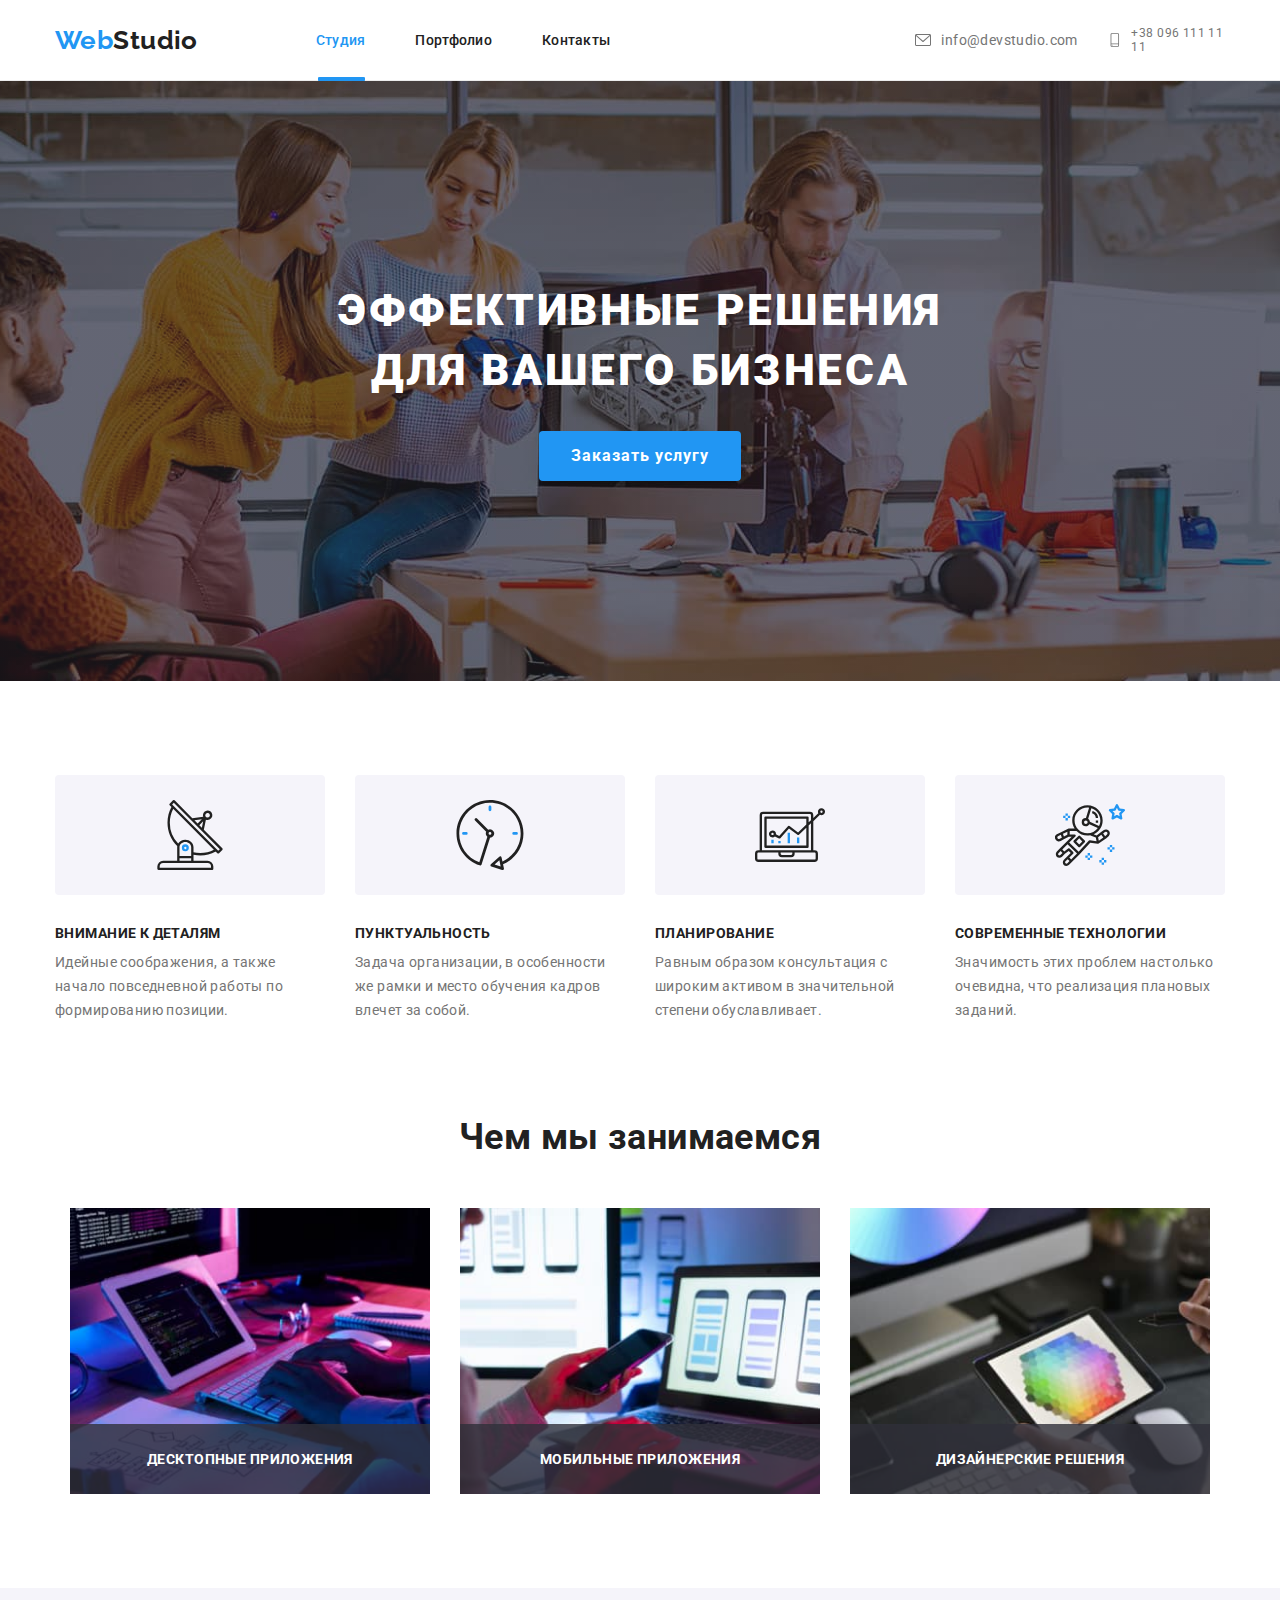
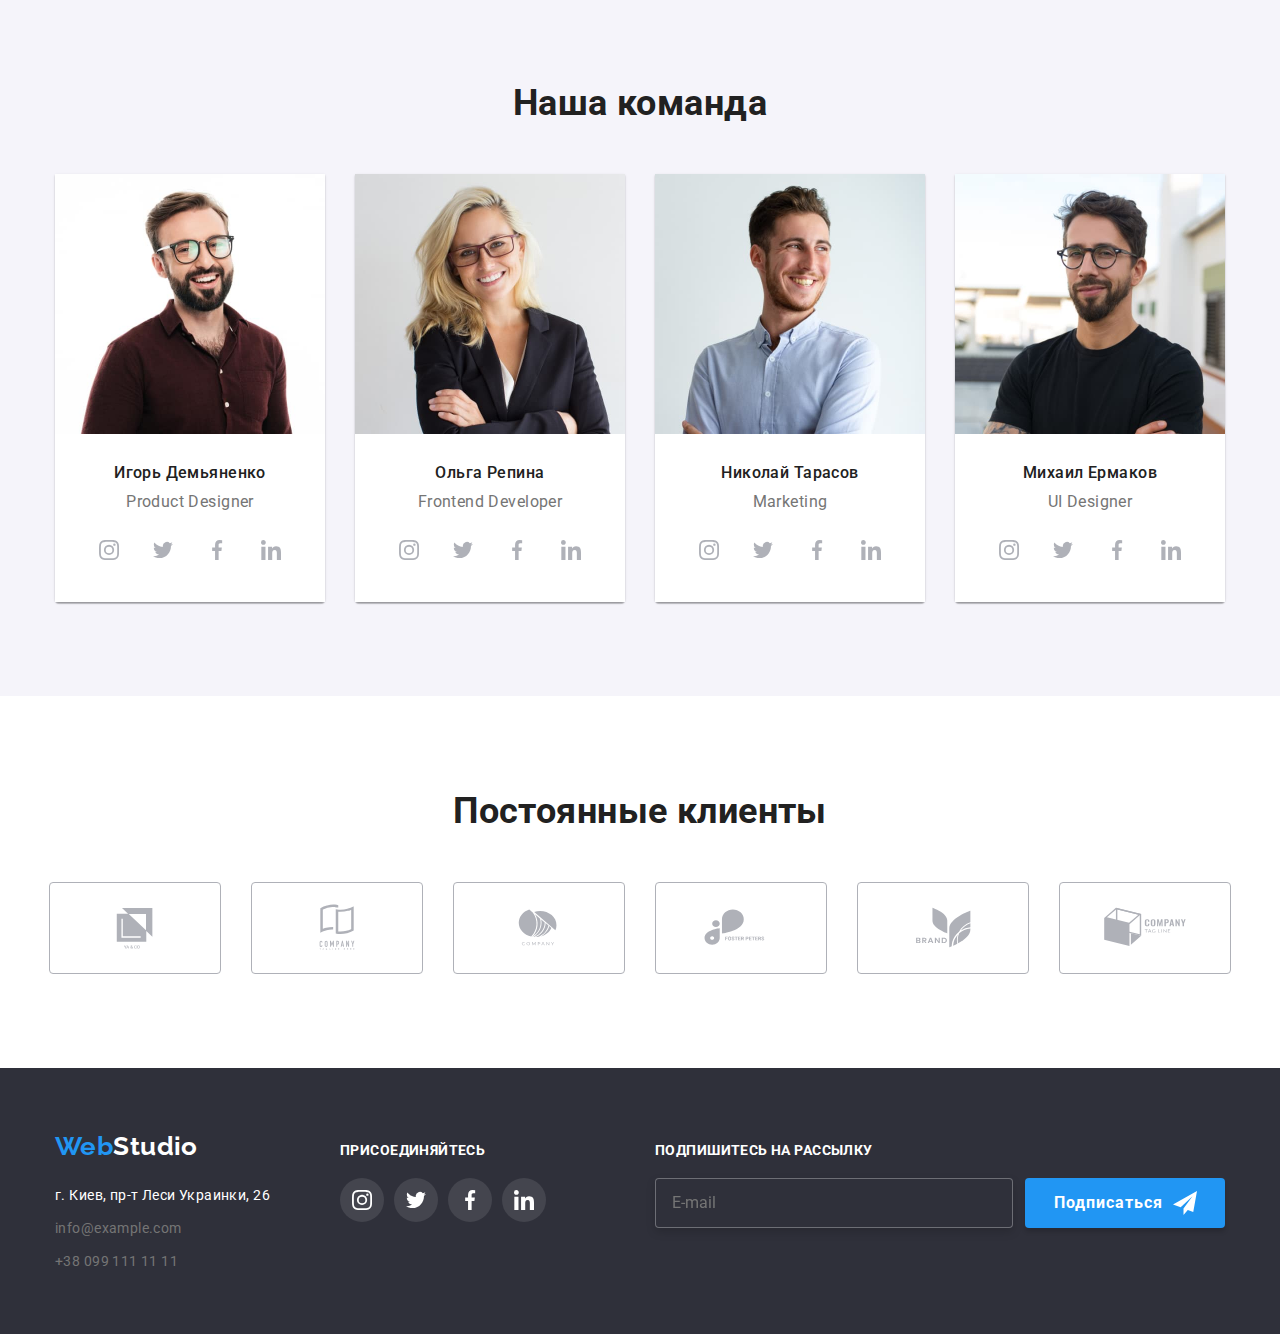
==== commit 07ef41bd: "fixed hero" ====
--- a/index.html
+++ b/index.html
@@ -135,28 +135,28 @@
                         <ul class="products list">
                             <li class="products__item">
                                 <img 
-                                    srcset="./images/whatwedo1-370.jpg 1x, ./images/whatwedo1-740.jpg 2x"
+                                    srcset="./images/whatwedo1-370.jpg 370w, ./images/whatwedo1-740.jpg 740w"
                                     src="./images/whatwedo1-370.jpg" 
                                     alt="Десктопные приложения" 
-                                    width="370">
+                                    sizes="370px">
                                 <h3 class="title--subtitle products__subtitle">Десктопные приложения</h3>
                             </li>
                 
                             <li class="products__item">
                                 <img 
-                                    srcset="./images/whatwedo2-370.jpg 1x, ./images/whatwedo2-740.jpg 2x"
+                                    srcset="./images/whatwedo2-370.jpg 370w, ./images/whatwedo2-740.jpg 740w"
                                     src="./images/whatwedo2-370.jpg" 
                                     alt="Мобильные приложения" 
-                                    width="370">
+                                    sizes="370px">
                                 <h3 class="title--subtitle products__subtitle">Мобильные приложения</h3>
                             </li>
                 
                             <li class="products__item">
                                 <img 
-                                    srcset="./images/whatwedo3-370.jpg 1x, ./images/whatwedo3-740.jpg 2x"
+                                    srcset="./images/whatwedo3-370.jpg 370w, ./images/whatwedo3-740.jpg 740w"
                                     src="./images/whatwedo3-370.jpg" 
                                     alt="Дизайнерские решения" 
-                                    width="370">
+                                    sizes="370px">
                                 <h3 class="title--subtitle products__subtitle">Дизайнерские решения</h3>
                             </li>
                         </ul>
@@ -172,9 +172,10 @@
                             <div class="team__thumb">
                                 <img 
                                     class="team__image"
-                                    srcset="./images/person1-270.jpg 480w, ./images/person1-540.jpg 768w"
+                                    srcset="./images/person1-270.jpg 270w, ./images/person1-540.jpg 540w"
                                     src="./images/person1-270.jpg" 
-                                    alt="Игорь Демьяненко" 
+                                    alt="Игорь Демьяненко"
+                                    sizes="(min-width: 1200px) 25vw, (min-width: 768px) 50vw, 100vw" 
                                     >
                             </div>
                             <div class="team__content">
@@ -217,9 +218,10 @@
                             <div class="team__thumb">
                                 <img 
                                     class="team__image" 
-                                    srcset="./images/person2-270.jpg 480w, ./images/person2-540.jpg 768w"
+                                    srcset="./images/person2-270.jpg 270w, ./images/person2-540.jpg 540w"
                                     src="./images/person2-270.jpg" 
-                                    alt="Ольга Репина" 
+                                    alt="Ольга Репина"
+                                    sizes="(min-width: 1200px) 25vw, (min-width: 768px) 50vw, 100vw" 
                                     >
                             </div>
                             <div class="team__content">
@@ -262,9 +264,10 @@
                             <div class="team__thumb">
                                 <img 
                                     class="team__image" 
-                                    srcset="./images/person3-270.jpg 480w, ./images/person3-540.jpg 768w"
+                                    srcset="./images/person3-270.jpg 270w, ./images/person3-540.jpg 540w"
                                     src="./images/person3-270.jpg"
-                                    alt="Николай Тарасов" 
+                                    alt="Николай Тарасов"
+                                    sizes="(min-width: 1200px) 25vw, (min-width: 768px) 50vw, 100vw" 
                                     >
                             </div>
                             <div class="team__content">
@@ -307,7 +310,7 @@
                             <div class="team__thumb">
                                 <img 
                                     class="team__image"
-                                    srcset="./images/person4-270.jpg 480w, ./images/person4-540.jpg 768w"
+                                    srcset="./images/person4-270.jpg 270w, ./images/person4-540.jpg 540w"
                                     src="./images/person4-270.jpg"
                                     alt="Михаил Ермаков" 
                                     sizes="(min-width: 1200px) 25vw, (min-width: 786px) 50vw, 100vw ">
--- a/css/main.min.css
+++ b/css/main.min.css
@@ -1 +1 @@
-/*! modern-normalize v1.1.0 | MIT License | https://github.com/sindresorhus/modern-normalize */*,::before,::after{-webkit-box-sizing:border-box;box-sizing:border-box}html{line-height:1.15;-webkit-text-size-adjust:100%;-moz-tab-size:4;-o-tab-size:4;tab-size:4}body{margin:0;font-family:system-ui,-apple-system,"Segoe UI",Roboto,Helvetica,Arial,sans-serif,"Apple Color Emoji","Segoe UI Emoji"}body.modal-open{overflow:hidden}hr{height:0;color:inherit}abbr[title]{-webkit-text-decoration:underline dotted;text-decoration:underline dotted}b,strong{font-weight:bolder}code,kbd,samp,pre{font-family:ui-monospace,SFMono-Regular,Consolas,"Liberation Mono",Menlo,monospace;font-size:1em}small{font-size:80%}sub,sup{font-size:75%;line-height:0;position:relative;vertical-align:baseline}sub{bottom:-0.25em}sup{top:-0.5em}table{text-indent:0;border-color:inherit}button,input,optgroup,select,textarea{font-family:inherit;font-size:100%;line-height:1.15;margin:0}button,select{text-transform:none}button,[type=button],[type=reset],[type=submit]{-webkit-appearance:button}::-moz-focus-inner{border-style:none;padding:0}:-moz-focusring{outline:1px dotted ButtonText}:-moz-ui-invalid{box-shadow:none}legend{padding:0}progress{vertical-align:baseline}::-webkit-inner-spin-button,::-webkit-outer-spin-button{height:auto}[type=search]{-webkit-appearance:textfield;outline-offset:-2px}::-webkit-search-decoration{-webkit-appearance:none}::-webkit-file-upload-button{-webkit-appearance:button;font:inherit}summary{display:list-item}p,h1,h2,h3,h4,h5,h6{margin:0;padding:0}a{text-decoration:none}img{display:block;max-width:100%;height:auto}.page{margin:0;background-color:#fff;color:#757575;font-family:Roboto,sans-serif;font-size:14px;letter-spacing:.03em}textarea{resize:none}.list{margin:0;padding:0;list-style:none}.visually-hidden{position:absolute;width:1px;height:1px;margin:-1px;padding:0;overflow:hidden;border:0;clip:rect(0 0 0 0)}.container{margin-left:auto;margin-right:auto;padding-left:15px;padding-right:15px}@media(min-width: 480px){.container{width:480px}}@media(min-width: 768px){.container{width:768px}}@media(min-width: 1200px){.container{width:1200px}}.title{margin-bottom:30px;color:#212121;font-weight:700;font-size:28px;line-height:1.1786;text-align:center}@media(min-width: 768px){.title{font-size:36px;line-height:1.1667}}@media(min-width: 1200px){.title{margin-bottom:50px}}.title--subtitle{margin-bottom:10px;color:#212121;text-align:center;font-weight:700;font-size:14px;line-height:1.1429;letter-spacing:.03em;text-transform:uppercase}@media(min-width: 768px){.title--subtitle{text-align:left}}.logo{color:#212121;font-family:Raleway,sans-serif;text-decoration:none;font-weight:700;font-size:26px;line-height:1.4}.logo__prefix{color:#2196f3}.logo__footer{color:#fff;text-align:center;display:block;margin-left:auto;margin-right:auto}@media(min-width: 1200px){.logo__footer{text-align:left}}@media(min-width: 768px){.logo{padding:0}}.page-header{position:relative;padding:16px 0;border-bottom:1px solid #ececec}@media(min-width: 768px){.page-header{padding:0}}.menu{display:-webkit-box;display:-ms-flexbox;display:flex;-webkit-box-align:center;-ms-flex-align:center;align-items:center}.menu__container{display:-webkit-box;display:-ms-flexbox;display:flex;-webkit-box-align:center;-ms-flex-align:center;align-items:center;-webkit-box-pack:justify;-ms-flex-pack:justify;justify-content:space-between;width:100%;height:100%;padding:48px 40px;background-color:#fff}@media(max-width: 767px){.menu__container{overflow-y:scroll;display:none;position:fixed;width:100%;z-index:40;top:0;left:0;overflow-y:scroll}}.menu__container.is-open{display:-webkit-box;display:-ms-flexbox;display:flex;-webkit-box-orient:vertical;-webkit-box-direction:normal;-ms-flex-direction:column;flex-direction:column;-webkit-box-align:start;-ms-flex-align:start;align-items:flex-start}@media(min-width: 768px){.menu__container{padding:0;margin-left:63px}}@media(min-width: 1200px){.menu__container{margin-left:93px}}.menu__button{position:absolute;z-index:45;top:14px;right:8px;display:-webkit-box;display:-ms-flexbox;display:flex;margin:0;padding:0;border:none;background-color:rgba(0,0,0,0)}@media(min-width: 768px){.menu__button{display:none}}.menu__button.menu__button.is-open{position:fixed}.menu__icon-cross{display:none}.menu__button.is-open .menu__icon-menu{display:none}.menu__button.is-open .menu__icon-cross{display:block}@media(min-width: 768px){.menu__navigation{display:-webkit-box;display:-ms-flexbox;display:flex}}@media(max-width: 767px){.menu__item:not(:last-child){margin-bottom:32px}}.menu__link{position:relative;display:block;padding:0;font-size:40px;line-height:1.175;letter-spacing:.02em;color:#212121;white-space:nowrap;-webkit-transition:color 250ms cubic-bezier(0.4, 0, 0.2, 1);transition:color 250ms cubic-bezier(0.4, 0, 0.2, 1)}.menu__link:hover,.menu__link:focus{color:#2196f3}@media(min-width: 768px){.menu__link{font-size:14px;font-weight:500;line-height:1.1429;padding:32px 25px}}.menu__link--current{color:#2196f3}@media(min-width: 768px){.menu__link--current::after{content:"";position:absolute;bottom:-1px;left:50%;-webkit-transform:translate(-50%);transform:translate(-50%);width:47px;height:4px;background-image:url(../images/hover.svg)}}@media(min-width: 768px){.menu__address{display:-webkit-box;display:-ms-flexbox;display:flex;-webkit-box-orient:vertical;-webkit-box-direction:reverse;-ms-flex-direction:column-reverse;flex-direction:column-reverse;margin-left:59px}}@media(min-width: 1200px){.menu__address{-webkit-box-orient:horizontal;-webkit-box-direction:reverse;-ms-flex-direction:row-reverse;flex-direction:row-reverse;-webkit-box-align:center;-ms-flex-align:center;align-items:center;margin-left:280px}}@media(max-width: 767px){.menu__address-item:not(:first-child){margin-top:32px}}@media(min-width: 767px)and (max-width: 1199px){.menu__address-item:not(:first-child){margin-bottom:10px}}@media(min-width: 1200px){.menu__address-item:not(:first-child){margin-right:30px}}.menu__address-link{padding:0;font-size:24px;line-height:1.1667;color:#757575;-webkit-transition:color 250ms cubic-bezier(0.4, 0, 0.2, 1);transition:color 250ms cubic-bezier(0.4, 0, 0.2, 1)}@media(min-width: 768px){.menu__address-link{display:-webkit-box;display:-ms-flexbox;display:flex;-webkit-box-align:center;-ms-flex-align:center;align-items:center;font-size:12px}}@media(min-width: 1200px){.menu__address-link{font-size:14px}}.menu__address-link:hover,.menu__address-link:focus{color:#2196f3}.menu__address-link--number{font-size:34px;line-height:1.1765;color:#2196f3}@media(min-width: 768px){.menu__address-link--number{font-size:12px;color:#757575}}.menu__icon-address{display:none;margin-right:8px;width:14px;height:14px;fill:currentColor}@media(min-width: 768px){.menu__icon-address{display:inline-block}}@media(min-width: 1200px){.menu__icon-address{margin-right:10px;width:16px;height:16px}}.menu__mini-socials{margin-top:64px;margin-left:-10px}@media(min-width: 768px){.menu__mini-socials{display:none}}.menu__mini-list{display:-webkit-box;display:-ms-flexbox;display:flex;padding:0}.menu__mini-link{padding:0 10px;font-weight:500;font-size:18px;line-height:1.2222;color:#2196f3}.menu__mini-item:not(:last-child){border-right:1px solid rgba(33,33,33,.2)}.hero{padding-top:118px;padding-bottom:118px;text-align:center;background-color:#2f303a;max-width:1600px;height:400px;margin-left:auto;margin-right:auto;background-image:-webkit-gradient(linear, left top, right top, from(rgba(47, 48, 58, 0.4)), to(rgba(47, 48, 58, 0.4))),url("../images/bg-hero.jpg");background-image:linear-gradient(to right, rgba(47, 48, 58, 0.4), rgba(47, 48, 58, 0.4)),url("../images/bg-hero.jpg");background-size:cover;background-repeat:no-repeat;background-position:center}@media(min-device-pixel-ratio: 2),(-webkit-min-device-pixel-ratio: 2),(min-resolution: 192dpi),(min-resolution: 2dppx){.hero{background-image:-webkit-gradient(linear, left top, right top, from(rgba(47, 48, 58, 0.4)), to(rgba(47, 48, 58, 0.4))),url("../images/bg-hero-2x.jpg");background-image:linear-gradient(to right, rgba(47, 48, 58, 0.4), rgba(47, 48, 58, 0.4)),url("../images/bg-hero-2x.jpg")}}@media(min-width: 1200px){.hero{padding-top:200px;padding-bottom:200px;height:600px}}.hero__title{margin:0 auto;max-width:696px;color:#fff;font-weight:900;font-size:26px;line-height:1.6154;letter-spacing:.06em;text-transform:uppercase}@media(min-width: 1200px){.hero__title{font-size:44px;line-height:1.3636}}.section{padding-top:60px;padding-bottom:60px}@media(min-width: 1200px){.section{padding-top:94px;padding-bottom:94px}}.section__no-padding{padding-top:0}.section__team{background-color:#f5f4fa}.features{margin:-15px}@media(min-width: 768px){.features{display:-webkit-box;display:-ms-flexbox;display:flex;-ms-flex-wrap:wrap;flex-wrap:wrap}}.features__item{margin:15px;-ms-flex-preferred-size:calc(100% - 30px);flex-basis:calc(100% - 30px)}@media(min-width: 768px){.features__item{-ms-flex-preferred-size:calc((100% - 60px)/2);flex-basis:calc((100% - 60px)/2)}}@media(min-width: 1200px){.features__item{-ms-flex-preferred-size:calc((100% - 120px)/4);flex-basis:calc((100% - 120px)/4)}}.features__thumb{display:-webkit-box;display:-ms-flexbox;display:flex;-webkit-box-align:center;-ms-flex-align:center;align-items:center;-webkit-box-pack:center;-ms-flex-pack:center;justify-content:center;height:120px;background-color:#f5f4fa;border-radius:4px;margin-bottom:30px}.features__icon{width:70px;height:70px}.features__text{line-height:1.7}.products-wrap{display:none}@media(min-width: 1200px){.products-wrap{display:block}}.products{display:-webkit-box;display:-ms-flexbox;display:flex}.products__item{position:relative;margin:0 15px}.products__subtitle{margin:0;position:absolute;bottom:0;left:0;display:-webkit-box;display:-ms-flexbox;display:flex;-webkit-box-pack:center;-ms-flex-pack:center;justify-content:center;-webkit-box-align:center;-ms-flex-align:center;align-items:center;width:100%;height:70px;color:#fff;background-color:rgba(47,48,58,.8)}.team{margin:-15px}@media(min-width: 768px){.team{display:-webkit-box;display:-ms-flexbox;display:flex;-ms-flex-wrap:wrap;flex-wrap:wrap}}.team__thumb{height:460px}@media(min-width: 768px){.team__thumb{height:374}}@media(min-width: 1200px){.team__thumb{width:270px;height:260px}}.team__image{width:100%;height:100%;-o-object-fit:cover;object-fit:cover}.team__item{margin:15px;-ms-flex-preferred-size:calc(100% - 30px);flex-basis:calc(100% - 30px);-webkit-box-shadow:0px 1px 3px rgba(0,0,0,.12),0px 1px 1px rgba(0,0,0,.14),0px 2px 1px rgba(0,0,0,.2);box-shadow:0px 1px 3px rgba(0,0,0,.12),0px 1px 1px rgba(0,0,0,.14),0px 2px 1px rgba(0,0,0,.2);border-radius:0px 0px 4px 4px}@media(max-width: 767px){.team__item{margin-bottom:30px}}@media(min-width: 768px){.team__item{-ms-flex-preferred-size:calc((100% - 60px)/2);flex-basis:calc((100% - 60px)/2)}}@media(min-width: 1200px){.team__item{-ms-flex-preferred-size:calc((100% - 120px)/4);flex-basis:calc((100% - 120px)/4)}}.team__content{background-color:#fff;padding:30px 32px}.team__title{margin-bottom:10px;color:#212121;font-size:16px;line-height:1.1718;font-weight:500;text-align:center}.team__text{font-size:16px;line-height:1.1718;font-weight:400;text-align:center;margin-bottom:16px}.actions{display:-webkit-box;display:-ms-flexbox;display:flex;-webkit-box-pack:center;-ms-flex-pack:center;justify-content:center}.actions__item:not(:last-child){margin-right:10px}.social{display:block;width:44px;height:44px;padding:12px;border:none;color:#afb1b8;background-color:#fff;border-radius:50%;-webkit-transition:color 250ms cubic-bezier(0.4, 0, 0.2, 1),background-color 250ms cubic-bezier(0.4, 0, 0.2, 1);transition:color 250ms cubic-bezier(0.4, 0, 0.2, 1),background-color 250ms cubic-bezier(0.4, 0, 0.2, 1)}.social:hover,.social:focus{color:#fff;background-color:#2196f3}.social__icon{width:20px;height:20px;fill:currentColor}.social--grey{color:#fff;background-color:rgba(255,255,255,.1);-webkit-transition:background-color 250ms cubic-bezier(0.4, 0, 0.2, 1);transition:background-color 250ms cubic-bezier(0.4, 0, 0.2, 1)}.social--grey:hover,.social--grey:focus{background-color:#2196f3}.clients{display:-webkit-box;display:-ms-flexbox;display:flex;-ms-flex-wrap:wrap;flex-wrap:wrap;-webkit-box-pack:center;-ms-flex-pack:center;justify-content:center;-webkit-box-align:center;-ms-flex-align:center;align-items:center;margin:-15px}@media(min-width: 1200px){.clients{-ms-flex-wrap:nowrap;flex-wrap:nowrap}}.clients__item{height:92px;-ms-flex-preferred-size:calc((100% - 60px)/2);flex-basis:calc((100% - 60px)/2);margin:15px}@media(min-width: 768px){.clients__item{-ms-flex-preferred-size:calc((100% - 90px)/3);flex-basis:calc((100% - 90px)/3)}}@media(min-width: 1200px){.clients__item{-ms-flex-preferred-size:calc((100% - 180px)/6);flex-basis:calc((100% - 180px)/6)}}.clients__link{display:-webkit-inline-box;display:-ms-inline-flexbox;display:inline-flex;-webkit-box-pack:center;-ms-flex-pack:center;justify-content:center;-webkit-box-align:center;-ms-flex-align:center;align-items:center;width:100%;height:100%;color:#afb1b8;border:1px solid #afb1b8;border-radius:4px;cursor:pointer;-webkit-transition:color 250ms cubic-bezier(0.4, 0, 0.2, 1),border-color 250ms cubic-bezier(0.4, 0, 0.2, 1);transition:color 250ms cubic-bezier(0.4, 0, 0.2, 1),border-color 250ms cubic-bezier(0.4, 0, 0.2, 1)}.clients__link:hover,.clients__link:focus{color:#2196f3;border-color:#2196f3}.clients__icon{width:170px;height:92px;fill:currentColor}.button{display:block;border-radius:4px;border:none;padding:10px 32px;min-width:200px;margin:30px auto 0 auto;color:#fff;background-color:#2196f3;-webkit-box-shadow:0px 4px 4px 0px rgba(0,0,0,.1490196078);box-shadow:0px 4px 4px 0px rgba(0,0,0,.1490196078);font-family:inherit;font-weight:700;font-size:16px;line-height:1.88;letter-spacing:.06em;text-align:center;cursor:pointer}.button__subscribe{position:relative;margin-top:20px;text-align:left;padding-left:29px}@media(min-width: 1200px){.button__subscribe{margin-top:0;margin-left:12px;-ms-flex-item-align:end;align-self:flex-end}}.filter{margin-bottom:40px}@media(min-width: 768px){.filter{margin-bottom:30px}}@media(min-width: 1200px){.filter{margin-bottom:50px}}.filter__list{display:-webkit-box;display:-ms-flexbox;display:flex;-webkit-box-pack:center;-ms-flex-pack:center;justify-content:center}@media(max-width: 767px){.filter__list{-ms-flex-wrap:wrap;flex-wrap:wrap;-webkit-box-pack:start;-ms-flex-pack:start;justify-content:flex-start}}.filter__item:not(:last-child){margin-right:8px}@media(max-width: 767px){.filter__item:not(:nth-last-child(-n+2)){margin-bottom:15px}}.filter__button{display:inline-block;border-radius:4px;border-width:0;padding:6px 22px;color:#212121;background-color:#f5f4fa;font-family:inherit;font-weight:500;font-size:16px;line-height:1.63;cursor:pointer;-webkit-transition:color 250ms cubic-bezier(0.4, 0, 0.2, 1),background-color 250ms cubic-bezier(0.4, 0, 0.2, 1);transition:color 250ms cubic-bezier(0.4, 0, 0.2, 1),background-color 250ms cubic-bezier(0.4, 0, 0.2, 1)}.filter__button:hover,.filter__button:focus{color:#fff;background-color:#2196f3}.card-set{text-align:center}@media(min-width: 768px){.card-set{display:-webkit-box;display:-ms-flexbox;display:flex;-ms-flex-wrap:wrap;flex-wrap:wrap;gap:30px}}@media(max-width: 767px){card-set__item:not(:last-child){margin-bottom:30px}}@media(min-width: 768px){card-set__item{-ms-flex-preferred-size:calc((100% - 2 * 30px)/2);flex-basis:calc((100% - 2 * 30px)/2)}}@media(min-width: 1200px){card-set__item{-ms-flex-preferred-size:calc((100% - 3 * 30px)/3);flex-basis:calc((100% - 3 * 30px)/3)}}.case{display:block;width:100%;cursor:pointer;-webkit-transition:-webkit-box-shadow 250ms cubic-bezier(0.4, 0, 0.2, 1);transition:-webkit-box-shadow 250ms cubic-bezier(0.4, 0, 0.2, 1);transition:box-shadow 250ms cubic-bezier(0.4, 0, 0.2, 1);transition:box-shadow 250ms cubic-bezier(0.4, 0, 0.2, 1), -webkit-box-shadow 250ms cubic-bezier(0.4, 0, 0.2, 1)}.case:hover,.case:focus{-webkit-box-shadow:1px 4px 6px 0px rgba(0,0,0,.1607843137),0px 4px 4px 0px rgba(0,0,0,.0588235294),0px 1px 1px 0px rgba(0,0,0,.1215686275);box-shadow:1px 4px 6px 0px rgba(0,0,0,.1607843137),0px 4px 4px 0px rgba(0,0,0,.0588235294),0px 1px 1px 0px rgba(0,0,0,.1215686275)}.case__thumb{position:relative;overflow:hidden;max-width:450px;height:294px}.case__image{height:100%;width:100%;-o-object-fit:cover;object-fit:cover}.case__guide{position:absolute;top:0;left:0;padding:77px 24px;color:#fff;font-size:18px;line-height:1.5556;background-color:#2196f3;opacity:0;pointer-events:none;-webkit-transform:translateY(100%);transform:translateY(100%);-webkit-transition:opasity 250ms cubic-bezier(0.4, 0, 0.2, 1),-webkit-transform 250ms cubic-bezier(0.4, 0, 0.2, 1);transition:opasity 250ms cubic-bezier(0.4, 0, 0.2, 1),-webkit-transform 250ms cubic-bezier(0.4, 0, 0.2, 1);transition:opasity 250ms cubic-bezier(0.4, 0, 0.2, 1),transform 250ms cubic-bezier(0.4, 0, 0.2, 1);transition:opasity 250ms cubic-bezier(0.4, 0, 0.2, 1),transform 250ms cubic-bezier(0.4, 0, 0.2, 1),-webkit-transform 250ms cubic-bezier(0.4, 0, 0.2, 1)}@media(min-width: 1200px){.case__guide{padding:49px 24px}}@media(min-width: 1200px){.case__guide{padding:63px 24px}}.case:hover .case__guide,.case:focus .case__guide{opacity:.9;-webkit-transform:translateY(0);transform:translateY(0)}.case__content{width:100%;text-align:left;padding:20px 24px;border-bottom:1px solid #eee;border-right:1px solid #eee;border-left:1px solid #eee}.case__title{display:inline-block;margin-bottom:4px;color:#212121;font-weight:700;font-size:18px;line-height:2;letter-spacing:.06em}.case__description{color:#757575;font-size:16px;line-height:1.88}.footer{padding-top:60px;padding-bottom:60px;background-color:#2f303a}@media(min-width: 768px){.footer__container{display:-webkit-box;display:-ms-flexbox;display:flex;-webkit-box-align:baseline;-ms-flex-align:baseline;align-items:baseline;-ms-flex-wrap:wrap;flex-wrap:wrap;-webkit-box-pack:justify;-ms-flex-pack:justify;justify-content:space-between}}@media(min-width: 1200px){.footer__container{-webkit-box-pack:start;-ms-flex-pack:start;justify-content:flex-start}}.footer__follow{margin-top:60px;text-align:center}@media(min-width: 767px)and (max-width: 1199px){.footer__follow{-ms-flex-preferred-size:50%;flex-basis:50%}}@media(min-width: 768px){.footer__follow{margin-top:0}}@media(min-width: 1200px){.footer__follow{margin-left:70px;text-align:left}}@media(min-width: 767px)and (max-width: 1199px){.footer-address{-ms-flex-preferred-size:50%;flex-basis:50%}}.footer-address__address{margin-top:20px;text-align:center}@media(min-width: 1200px){.footer-address__address{text-align:left}}.footer-address__item:not(:last-child){margin-bottom:8px}@media(min-width: 768px){.footer-address__item:not(:last-child){margin-bottom:9px}}.footer-address__link{font-style:normal;line-height:1.7;color:#fff;text-decoration:none;letter-spacing:.03em;-webkit-transition:color 250ms cubic-bezier(0.4, 0, 0.2, 1);transition:color 250ms cubic-bezier(0.4, 0, 0.2, 1)}.footer-address__link--grey{color:#757575}.footer-address__link:hover,.footer-address__link:focus{color:#2196f3}.cta{display:inline-block;margin-bottom:20px;color:#fff;line-height:1.1721;letter-spacing:.03em;text-transform:uppercase}.subscribe{margin-top:60px;text-align:center}@media(min-width: 767px)and (max-width: 1199px){.subscribe{-ms-flex-preferred-size:100%;flex-basis:100%}}@media(min-width: 1200px){.subscribe{display:-webkit-box;display:-ms-flexbox;display:flex;margin-top:0;text-align:left;margin-left:auto}}.subscribe__input{display:inline-block;width:100%;height:50px;padding:15px 16px;color:#fff;background-color:#2f303a;border:1px solid rgba(255,255,255,.3);-webkit-filter:drop-shadow(0px 4px 4px rgba(0, 0, 0, 0.15));filter:drop-shadow(0px 4px 4px rgba(0, 0, 0, 0.15));border-radius:4px}@media(min-width: 768px){.subscribe__input{display:block;width:55%;margin-left:auto;margin-right:auto}}@media(min-width: 1200px){.subscribe__input{width:358px}}.subscribe__input::-webkit-input-placeholder{font-size:16px;line-height:1.25}.subscribe__input::-moz-placeholder{font-size:16px;line-height:1.25}.subscribe__input:-ms-input-placeholder{font-size:16px;line-height:1.25}.subscribe__input::-ms-input-placeholder{font-size:16px;line-height:1.25}.subscribe__input::placeholder{font-size:16px;line-height:1.25}.subscribe__icon{position:absolute;bottom:13px;right:28px;width:24px;height:24px;pointer-events:none}.backdrop{position:fixed;z-index:60;top:0;left:0;width:100%;height:100%;padding:93px 15px;overflow-y:scroll;background-color:rgba(0,0,0,.2);opacity:1;-webkit-transition:opacity 250ms cubic-bezier(0.4, 0, 0.2, 1);transition:opacity 250ms cubic-bezier(0.4, 0, 0.2, 1)}.backdrop.is-hidden{opacity:0;pointer-events:none;visibility:hidden}.modal{-webkit-transform:scale(1);transform:scale(1);-webkit-transition:-webkit-transform 250ms cubic-bezier(0.4, 0, 0.2, 1);transition:-webkit-transform 250ms cubic-bezier(0.4, 0, 0.2, 1);transition:transform 250ms cubic-bezier(0.4, 0, 0.2, 1);transition:transform 250ms cubic-bezier(0.4, 0, 0.2, 1), -webkit-transform 250ms cubic-bezier(0.4, 0, 0.2, 1);padding:40px 39px 40px 41px;background-color:#fff;-webkit-box-shadow:0 2px 1px 0 rgba(0,0,0,.2),0 1px 1px 0 rgba(0,0,0,.1411764706),0 1px 3px 0 rgba(0,0,0,.1215686275);box-shadow:0 2px 1px 0 rgba(0,0,0,.2),0 1px 1px 0 rgba(0,0,0,.1411764706),0 1px 3px 0 rgba(0,0,0,.1215686275);border-radius:4px}@media(min-width: 768px){.modal{position:absolute;z-index:65;top:50%;left:50%;max-width:528px;width:100%;min-height:450px;-webkit-transform:translate(-50%, -50%);transform:translate(-50%, -50%);-webkit-transition:-webkit-transform 250ms cubic-bezier(0.4, 0, 0.2, 1);transition:-webkit-transform 250ms cubic-bezier(0.4, 0, 0.2, 1);transition:transform 250ms cubic-bezier(0.4, 0, 0.2, 1);transition:transform 250ms cubic-bezier(0.4, 0, 0.2, 1), -webkit-transform 250ms cubic-bezier(0.4, 0, 0.2, 1)}}@media(min-width: 1200px){.modal{min-height:581px}}.backdrop.is-hidden .modal{-webkit-transform:translate(-50%, -50%) scale(0.9);transform:translate(-50%, -50%) scale(0.9)}.modal__cta{margin-bottom:12px;font-size:20px;line-height:1.5;letter-spacing:.03em;text-align:center;color:#212121}@media(min-width: 1200px){.modal__cta{line-height:1.15}}.close-button{position:absolute;z-index:60;right:0;top:0;-webkit-transform:translate(-8px, 8px);transform:translate(-8px, 8px);width:30px;height:30px;display:-webkit-inline-box;display:-ms-inline-flexbox;display:inline-flex;-webkit-box-align:center;-ms-flex-align:center;align-items:center;-webkit-box-pack:center;-ms-flex-pack:center;justify-content:center;background-color:#fff;border:1px solid rgba(0,0,0,.1019607843);border-radius:50%;cursor:pointer}.close-button__icon{display:block;width:18px;height:18px;fill:currentColor;-webkit-transition:fill 250ms cubic-bezier(0.4, 0, 0.2, 1);transition:fill 250ms cubic-bezier(0.4, 0, 0.2, 1)}.close-button:hover .close-button__icon,.close-button:focus .close-button__icon{fill:#2196f3}.form__field{position:relative;display:-webkit-box;display:-ms-flexbox;display:flex;-webkit-box-orient:vertical;-webkit-box-direction:normal;-ms-flex-direction:column;flex-direction:column}.form__field:not(:last-child){margin-bottom:10px}.form__icon{position:absolute;width:18px;height:18px;bottom:11px;left:12px;-webkit-transition:fill 250ms cubic-bezier(0.4, 0, 0.2, 1);transition:fill 250ms cubic-bezier(0.4, 0, 0.2, 1)}.form__field:focus-within .form__icon{fill:#2196f3}.form__label{margin-bottom:4px;font-size:12px;line-height:1.1717;letter-spacing:.01em}.form__input{max-width:448px;margin:0;padding:12px 42px;border:1px solid rgba(33,33,33,.2);border-radius:4px;outline:none;-webkit-transition:border-color 250ms cubic-bezier(0.4, 0, 0.2, 1);transition:border-color 250ms cubic-bezier(0.4, 0, 0.2, 1)}.form__input:focus{border:1px solid #2196f3}.form__input::-webkit-input-placeholder{font-size:12px;line-height:1.1717;letter-spacing:.01em;color:rgba(117,117,117,.502)}.form__input::-moz-placeholder{font-size:12px;line-height:1.1717;letter-spacing:.01em;color:rgba(117,117,117,.502)}.form__input:-ms-input-placeholder{font-size:12px;line-height:1.1717;letter-spacing:.01em;color:rgba(117,117,117,.502)}.form__input::-ms-input-placeholder{font-size:12px;line-height:1.1717;letter-spacing:.01em;color:rgba(117,117,117,.502)}.form__input::placeholder{font-size:12px;line-height:1.1717;letter-spacing:.01em;color:rgba(117,117,117,.502)}.form__input--comment{max-width:448px;height:120px;padding:12px 16px}.checkbox{position:relative;display:-webkit-box;display:-ms-flexbox;display:flex;-webkit-box-align:center;-ms-flex-align:center;align-items:center;margin-top:20px}@media(min-width: 1200px){.checkbox{padding-left:12px}}.checkbox__input{display:block}.checkbox__icon{position:absolute;pointer-events:none;display:inline-block;width:16px;height:15px;opacity:1;-webkit-transition:opacity 250ms cubic-bezier(0.4, 0, 0.2, 1);transition:opacity 250ms cubic-bezier(0.4, 0, 0.2, 1)}.checkbox__input:checked+.checkbox__icon{opacity:0}.checkbox__icon-done{position:absolute;left:0;bottom:0;-webkit-transform:translateY(-5px);transform:translateY(-5px);pointer-events:none;display:inline-block;width:16px;height:15px;opacity:0;-webkit-transition:opacity 250ms cubic-bezier(0.4, 0, 0.2, 1);transition:opacity 250ms cubic-bezier(0.4, 0, 0.2, 1)}.checkbox__input:checked~.checkbox__icon-done{opacity:1}.checkbox__label{line-height:1.7143;padding-left:25px}@media(min-width: 480px){.checkbox__label{white-space:nowrap}}.checkbox__contract{line-height:1.7143;color:#2196f3;text-decoration:underline}/*# sourceMappingURL=main.min.css.map */+/*! modern-normalize v1.1.0 | MIT License | https://github.com/sindresorhus/modern-normalize */*,::before,::after{-webkit-box-sizing:border-box;box-sizing:border-box}html{line-height:1.15;-webkit-text-size-adjust:100%;-moz-tab-size:4;-o-tab-size:4;tab-size:4}body{margin:0;font-family:system-ui,-apple-system,"Segoe UI",Roboto,Helvetica,Arial,sans-serif,"Apple Color Emoji","Segoe UI Emoji"}body.modal-open{overflow:hidden}hr{height:0;color:inherit}abbr[title]{-webkit-text-decoration:underline dotted;text-decoration:underline dotted}b,strong{font-weight:bolder}code,kbd,samp,pre{font-family:ui-monospace,SFMono-Regular,Consolas,"Liberation Mono",Menlo,monospace;font-size:1em}small{font-size:80%}sub,sup{font-size:75%;line-height:0;position:relative;vertical-align:baseline}sub{bottom:-0.25em}sup{top:-0.5em}table{text-indent:0;border-color:inherit}button,input,optgroup,select,textarea{font-family:inherit;font-size:100%;line-height:1.15;margin:0}button,select{text-transform:none}button,[type=button],[type=reset],[type=submit]{-webkit-appearance:button}::-moz-focus-inner{border-style:none;padding:0}:-moz-focusring{outline:1px dotted ButtonText}:-moz-ui-invalid{box-shadow:none}legend{padding:0}progress{vertical-align:baseline}::-webkit-inner-spin-button,::-webkit-outer-spin-button{height:auto}[type=search]{-webkit-appearance:textfield;outline-offset:-2px}::-webkit-search-decoration{-webkit-appearance:none}::-webkit-file-upload-button{-webkit-appearance:button;font:inherit}summary{display:list-item}p,h1,h2,h3,h4,h5,h6{margin:0;padding:0}a{text-decoration:none}img{display:block;max-width:100%;height:auto}.page{margin:0;background-color:#fff;color:#757575;font-family:Roboto,sans-serif;font-size:14px;letter-spacing:.03em}textarea{resize:none}.list{margin:0;padding:0;list-style:none}.visually-hidden{position:absolute;width:1px;height:1px;margin:-1px;padding:0;overflow:hidden;border:0;clip:rect(0 0 0 0)}.container{margin-left:auto;margin-right:auto;padding-left:15px;padding-right:15px}@media(min-width: 480px){.container{width:480px}}@media(min-width: 768px){.container{width:768px}}@media(min-width: 1200px){.container{width:1200px}}.title{margin-bottom:30px;color:#212121;font-weight:700;font-size:28px;line-height:1.1786;text-align:center}@media(min-width: 768px){.title{font-size:36px;line-height:1.1667}}@media(min-width: 1200px){.title{margin-bottom:50px}}.title--subtitle{margin-bottom:10px;color:#212121;text-align:center;font-weight:700;font-size:14px;line-height:1.1429;letter-spacing:.03em;text-transform:uppercase}@media(min-width: 768px){.title--subtitle{text-align:left}}.logo{color:#212121;font-family:Raleway,sans-serif;text-decoration:none;font-weight:700;font-size:26px;line-height:1.4}.logo__prefix{color:#2196f3}.logo__footer{color:#fff;text-align:center;display:block;margin-left:auto;margin-right:auto}@media(min-width: 1200px){.logo__footer{text-align:left}}@media(min-width: 768px){.logo{padding:0}}.page-header{position:relative;padding:16px 0;border-bottom:1px solid #ececec}@media(min-width: 768px){.page-header{padding:0}}.menu{display:-webkit-box;display:-ms-flexbox;display:flex;-webkit-box-align:center;-ms-flex-align:center;align-items:center}.menu__container{display:-webkit-box;display:-ms-flexbox;display:flex;-webkit-box-align:center;-ms-flex-align:center;align-items:center;-webkit-box-pack:justify;-ms-flex-pack:justify;justify-content:space-between;width:100%;height:100%;padding:48px 40px;background-color:#fff}@media(max-width: 767px){.menu__container{overflow-y:scroll;display:none;position:fixed;width:100%;z-index:40;top:0;left:0;overflow-y:scroll}}.menu__container.is-open{display:-webkit-box;display:-ms-flexbox;display:flex;-webkit-box-orient:vertical;-webkit-box-direction:normal;-ms-flex-direction:column;flex-direction:column;-webkit-box-align:start;-ms-flex-align:start;align-items:flex-start}@media(min-width: 768px){.menu__container{padding:0;margin-left:63px}}@media(min-width: 1200px){.menu__container{margin-left:93px}}.menu__button{position:absolute;z-index:45;top:14px;right:8px;display:-webkit-box;display:-ms-flexbox;display:flex;margin:0;padding:0;border:none;background-color:rgba(0,0,0,0)}@media(min-width: 768px){.menu__button{display:none}}.menu__button.menu__button.is-open{position:fixed}.menu__icon-cross{display:none}.menu__button.is-open .menu__icon-menu{display:none}.menu__button.is-open .menu__icon-cross{display:block}@media(min-width: 768px){.menu__navigation{display:-webkit-box;display:-ms-flexbox;display:flex}}@media(max-width: 767px){.menu__item:not(:last-child){margin-bottom:32px}}.menu__link{position:relative;display:block;padding:0;font-size:40px;line-height:1.175;letter-spacing:.02em;color:#212121;white-space:nowrap;-webkit-transition:color 250ms cubic-bezier(0.4, 0, 0.2, 1);transition:color 250ms cubic-bezier(0.4, 0, 0.2, 1)}.menu__link:hover,.menu__link:focus{color:#2196f3}@media(min-width: 768px){.menu__link{font-size:14px;font-weight:500;line-height:1.1429;padding:32px 25px}}.menu__link--current{color:#2196f3}@media(min-width: 768px){.menu__link--current::after{content:"";position:absolute;bottom:-1px;left:50%;-webkit-transform:translate(-50%);transform:translate(-50%);width:47px;height:4px;background-image:url(../images/hover.svg)}}@media(min-width: 768px){.menu__address{display:-webkit-box;display:-ms-flexbox;display:flex;-webkit-box-orient:vertical;-webkit-box-direction:reverse;-ms-flex-direction:column-reverse;flex-direction:column-reverse;margin-left:59px}}@media(min-width: 1200px){.menu__address{-webkit-box-orient:horizontal;-webkit-box-direction:reverse;-ms-flex-direction:row-reverse;flex-direction:row-reverse;-webkit-box-align:center;-ms-flex-align:center;align-items:center;margin-left:280px}}@media(max-width: 767px){.menu__address-item:not(:first-child){margin-top:32px}}@media(min-width: 767px)and (max-width: 1199px){.menu__address-item:not(:first-child){margin-bottom:10px}}@media(min-width: 1200px){.menu__address-item:not(:first-child){margin-right:30px}}.menu__address-link{padding:0;font-size:24px;line-height:1.1667;color:#757575;-webkit-transition:color 250ms cubic-bezier(0.4, 0, 0.2, 1);transition:color 250ms cubic-bezier(0.4, 0, 0.2, 1)}@media(min-width: 768px){.menu__address-link{display:-webkit-box;display:-ms-flexbox;display:flex;-webkit-box-align:center;-ms-flex-align:center;align-items:center;font-size:12px}}@media(min-width: 1200px){.menu__address-link{font-size:14px}}.menu__address-link:hover,.menu__address-link:focus{color:#2196f3}.menu__address-link--number{font-size:34px;line-height:1.1765;color:#2196f3}@media(min-width: 768px){.menu__address-link--number{font-size:12px;color:#757575}}.menu__icon-address{display:none;margin-right:8px;width:14px;height:14px;fill:currentColor}@media(min-width: 768px){.menu__icon-address{display:inline-block}}@media(min-width: 1200px){.menu__icon-address{margin-right:10px;width:16px;height:16px}}.menu__mini-socials{margin-top:64px;margin-left:-10px}@media(min-width: 768px){.menu__mini-socials{display:none}}.menu__mini-list{display:-webkit-box;display:-ms-flexbox;display:flex;padding:0}.menu__mini-link{padding:0 10px;font-weight:500;font-size:18px;line-height:1.2222;color:#2196f3}.menu__mini-item:not(:last-child){border-right:1px solid rgba(33,33,33,.2)}.hero{padding-top:118px;padding-bottom:118px;text-align:center;background-color:#2f303a;max-width:1600px;height:400px;margin-left:auto;margin-right:auto;background-image:-webkit-gradient(linear, left top, right top, from(rgba(47, 48, 58, 0.4)), to(rgba(47, 48, 58, 0.4))),url("../images/bg-hero-mobile-480.jpg");background-image:linear-gradient(to right, rgba(47, 48, 58, 0.4), rgba(47, 48, 58, 0.4)),url("../images/bg-hero-mobile-480.jpg");background-size:cover;background-repeat:no-repeat;background-position:center}@media(min-device-pixel-ratio: 2),(-webkit-min-device-pixel-ratio: 2),(min-resolution: 192dpi),(min-resolution: 2dppx){.hero{background-image:-webkit-gradient(linear, left top, right top, from(rgba(47, 48, 58, 0.4)), to(rgba(47, 48, 58, 0.4))),url("../images/bg-hero-mobile-960.jpg");background-image:linear-gradient(to right, rgba(47, 48, 58, 0.4), rgba(47, 48, 58, 0.4)),url("../images/bg-hero-mobile-960.jpg")}}@media(min-width: 768px){.hero{background-image:-webkit-gradient(linear, left top, right top, from(rgba(47, 48, 58, 0.4)), to(rgba(47, 48, 58, 0.4))),url("../images/bg-hero-tablet-768.jpg");background-image:linear-gradient(to right, rgba(47, 48, 58, 0.4), rgba(47, 48, 58, 0.4)),url("../images/bg-hero-tablet-768.jpg");background-size:cover;background-repeat:no-repeat;background-position:center}}@media(min-width: 768px)and (min-device-pixel-ratio: 2),(min-width: 768px)and (-webkit-min-device-pixel-ratio: 2),(min-width: 768px)and (min-resolution: 192dpi),(min-width: 768px)and (min-resolution: 2dppx){.hero{background-image:-webkit-gradient(linear, left top, right top, from(rgba(47, 48, 58, 0.4)), to(rgba(47, 48, 58, 0.4))),url("../images/bg-hero-tablet-1536.jpg");background-image:linear-gradient(to right, rgba(47, 48, 58, 0.4), rgba(47, 48, 58, 0.4)),url("../images/bg-hero-tablet-1536.jpg")}}@media(min-width: 1200px){.hero{padding-top:200px;padding-bottom:200px;height:600px;background-image:-webkit-gradient(linear, left top, right top, from(rgba(47, 48, 58, 0.4)), to(rgba(47, 48, 58, 0.4))),url("../images/bg-hero-1600.jpg");background-image:linear-gradient(to right, rgba(47, 48, 58, 0.4), rgba(47, 48, 58, 0.4)),url("../images/bg-hero-1600.jpg");background-size:cover;background-repeat:no-repeat;background-position:center}}@media(min-width: 1200px)and (min-device-pixel-ratio: 2),(min-width: 1200px)and (-webkit-min-device-pixel-ratio: 2),(min-width: 1200px)and (min-resolution: 192dpi),(min-width: 1200px)and (min-resolution: 2dppx){.hero{background-image:-webkit-gradient(linear, left top, right top, from(rgba(47, 48, 58, 0.4)), to(rgba(47, 48, 58, 0.4))),url("../images/bg-hero-3200.jpg");background-image:linear-gradient(to right, rgba(47, 48, 58, 0.4), rgba(47, 48, 58, 0.4)),url("../images/bg-hero-3200.jpg")}}.hero__title{margin:0 auto;max-width:696px;color:#fff;font-weight:900;font-size:26px;line-height:1.6154;letter-spacing:.06em;text-transform:uppercase}@media(min-width: 1200px){.hero__title{font-size:44px;line-height:1.3636}}.section{padding-top:60px;padding-bottom:60px}@media(min-width: 1200px){.section{padding-top:94px;padding-bottom:94px}}.section__no-padding{padding-top:0}.section__team{background-color:#f5f4fa}.features{margin:-15px}@media(min-width: 768px){.features{display:-webkit-box;display:-ms-flexbox;display:flex;-ms-flex-wrap:wrap;flex-wrap:wrap}}.features__item{margin:15px;-ms-flex-preferred-size:calc(100% - 30px);flex-basis:calc(100% - 30px)}@media(min-width: 768px){.features__item{-ms-flex-preferred-size:calc((100% - 60px)/2);flex-basis:calc((100% - 60px)/2)}}@media(min-width: 1200px){.features__item{-ms-flex-preferred-size:calc((100% - 120px)/4);flex-basis:calc((100% - 120px)/4)}}.features__thumb{display:-webkit-box;display:-ms-flexbox;display:flex;-webkit-box-align:center;-ms-flex-align:center;align-items:center;-webkit-box-pack:center;-ms-flex-pack:center;justify-content:center;height:120px;background-color:#f5f4fa;border-radius:4px;margin-bottom:30px}.features__icon{width:70px;height:70px}.features__text{line-height:1.7}.products-wrap{display:none}@media(min-width: 1200px){.products-wrap{display:block}}.products{display:-webkit-box;display:-ms-flexbox;display:flex}.products__item{position:relative;margin:0 15px}.products__subtitle{margin:0;position:absolute;bottom:0;left:0;display:-webkit-box;display:-ms-flexbox;display:flex;-webkit-box-pack:center;-ms-flex-pack:center;justify-content:center;-webkit-box-align:center;-ms-flex-align:center;align-items:center;width:100%;height:70px;color:#fff;background-color:rgba(47,48,58,.8)}.team{margin:-15px}@media(min-width: 768px){.team{display:-webkit-box;display:-ms-flexbox;display:flex;-ms-flex-wrap:wrap;flex-wrap:wrap}}.team__thumb{height:460px}@media(min-width: 768px){.team__thumb{height:374}}@media(min-width: 1200px){.team__thumb{width:270px;height:260px}}.team__image{width:100%;height:100%;-o-object-fit:cover;object-fit:cover}.team__item{margin:15px;-ms-flex-preferred-size:calc(100% - 30px);flex-basis:calc(100% - 30px);-webkit-box-shadow:0px 1px 3px rgba(0,0,0,.12),0px 1px 1px rgba(0,0,0,.14),0px 2px 1px rgba(0,0,0,.2);box-shadow:0px 1px 3px rgba(0,0,0,.12),0px 1px 1px rgba(0,0,0,.14),0px 2px 1px rgba(0,0,0,.2);border-radius:0px 0px 4px 4px}@media(max-width: 767px){.team__item{margin-bottom:30px}}@media(min-width: 768px){.team__item{-ms-flex-preferred-size:calc((100% - 60px)/2);flex-basis:calc((100% - 60px)/2)}}@media(min-width: 1200px){.team__item{-ms-flex-preferred-size:calc((100% - 120px)/4);flex-basis:calc((100% - 120px)/4)}}.team__content{background-color:#fff;padding:30px 32px}.team__title{margin-bottom:10px;color:#212121;font-size:16px;line-height:1.1718;font-weight:500;text-align:center}.team__text{font-size:16px;line-height:1.1718;font-weight:400;text-align:center;margin-bottom:16px}.actions{display:-webkit-box;display:-ms-flexbox;display:flex;-webkit-box-pack:center;-ms-flex-pack:center;justify-content:center}.actions__item:not(:last-child){margin-right:10px}.social{display:block;width:44px;height:44px;padding:12px;border:none;color:#afb1b8;background-color:#fff;border-radius:50%;-webkit-transition:color 250ms cubic-bezier(0.4, 0, 0.2, 1),background-color 250ms cubic-bezier(0.4, 0, 0.2, 1);transition:color 250ms cubic-bezier(0.4, 0, 0.2, 1),background-color 250ms cubic-bezier(0.4, 0, 0.2, 1)}.social:hover,.social:focus{color:#fff;background-color:#2196f3}.social__icon{width:20px;height:20px;fill:currentColor}.social--grey{color:#fff;background-color:rgba(255,255,255,.1);-webkit-transition:background-color 250ms cubic-bezier(0.4, 0, 0.2, 1);transition:background-color 250ms cubic-bezier(0.4, 0, 0.2, 1)}.social--grey:hover,.social--grey:focus{background-color:#2196f3}.clients{display:-webkit-box;display:-ms-flexbox;display:flex;-ms-flex-wrap:wrap;flex-wrap:wrap;-webkit-box-pack:center;-ms-flex-pack:center;justify-content:center;-webkit-box-align:center;-ms-flex-align:center;align-items:center;margin:-15px}@media(min-width: 1200px){.clients{-ms-flex-wrap:nowrap;flex-wrap:nowrap}}.clients__item{height:92px;-ms-flex-preferred-size:calc((100% - 60px)/2);flex-basis:calc((100% - 60px)/2);margin:15px}@media(min-width: 768px){.clients__item{-ms-flex-preferred-size:calc((100% - 90px)/3);flex-basis:calc((100% - 90px)/3)}}@media(min-width: 1200px){.clients__item{-ms-flex-preferred-size:calc((100% - 180px)/6);flex-basis:calc((100% - 180px)/6)}}.clients__link{display:-webkit-inline-box;display:-ms-inline-flexbox;display:inline-flex;-webkit-box-pack:center;-ms-flex-pack:center;justify-content:center;-webkit-box-align:center;-ms-flex-align:center;align-items:center;width:100%;height:100%;color:#afb1b8;border:1px solid #afb1b8;border-radius:4px;cursor:pointer;-webkit-transition:color 250ms cubic-bezier(0.4, 0, 0.2, 1),border-color 250ms cubic-bezier(0.4, 0, 0.2, 1);transition:color 250ms cubic-bezier(0.4, 0, 0.2, 1),border-color 250ms cubic-bezier(0.4, 0, 0.2, 1)}.clients__link:hover,.clients__link:focus{color:#2196f3;border-color:#2196f3}.clients__icon{width:170px;height:92px;fill:currentColor}.button{display:block;border-radius:4px;border:none;padding:10px 32px;min-width:200px;margin:30px auto 0 auto;color:#fff;background-color:#2196f3;-webkit-box-shadow:0px 4px 4px 0px rgba(0,0,0,.1490196078);box-shadow:0px 4px 4px 0px rgba(0,0,0,.1490196078);font-family:inherit;font-weight:700;font-size:16px;line-height:1.88;letter-spacing:.06em;text-align:center;cursor:pointer}.button__subscribe{position:relative;margin-top:20px;text-align:left;padding-left:29px}@media(min-width: 1200px){.button__subscribe{margin-top:0;margin-left:12px;-ms-flex-item-align:end;align-self:flex-end}}.filter{margin-bottom:40px}@media(min-width: 768px){.filter{margin-bottom:30px}}@media(min-width: 1200px){.filter{margin-bottom:50px}}.filter__list{display:-webkit-box;display:-ms-flexbox;display:flex;-webkit-box-pack:center;-ms-flex-pack:center;justify-content:center}@media(max-width: 767px){.filter__list{-ms-flex-wrap:wrap;flex-wrap:wrap;-webkit-box-pack:start;-ms-flex-pack:start;justify-content:flex-start}}.filter__item:not(:last-child){margin-right:8px}@media(max-width: 767px){.filter__item:not(:nth-last-child(-n+2)){margin-bottom:15px}}.filter__button{display:inline-block;border-radius:4px;border-width:0;padding:6px 22px;color:#212121;background-color:#f5f4fa;font-family:inherit;font-weight:500;font-size:16px;line-height:1.63;cursor:pointer;-webkit-transition:color 250ms cubic-bezier(0.4, 0, 0.2, 1),background-color 250ms cubic-bezier(0.4, 0, 0.2, 1);transition:color 250ms cubic-bezier(0.4, 0, 0.2, 1),background-color 250ms cubic-bezier(0.4, 0, 0.2, 1)}.filter__button:hover,.filter__button:focus{color:#fff;background-color:#2196f3}.card-set{text-align:center}@media(min-width: 768px){.card-set{display:-webkit-box;display:-ms-flexbox;display:flex;-ms-flex-wrap:wrap;flex-wrap:wrap;gap:30px}}@media(max-width: 767px){.card-set__item:not(:last-child){margin-bottom:30px}}@media(min-width: 768px){.card-set__item{-ms-flex-preferred-size:calc((100% - 2 * 30px)/2);flex-basis:calc((100% - 2 * 30px)/2)}}@media(min-width: 1200px){.card-set__item{-ms-flex-preferred-size:calc((100% - 3 * 30px)/3);flex-basis:calc((100% - 3 * 30px)/3)}}.case{display:block;width:100%;cursor:pointer;-webkit-transition:-webkit-box-shadow 250ms cubic-bezier(0.4, 0, 0.2, 1);transition:-webkit-box-shadow 250ms cubic-bezier(0.4, 0, 0.2, 1);transition:box-shadow 250ms cubic-bezier(0.4, 0, 0.2, 1);transition:box-shadow 250ms cubic-bezier(0.4, 0, 0.2, 1), -webkit-box-shadow 250ms cubic-bezier(0.4, 0, 0.2, 1)}.case:hover,.case:focus{-webkit-box-shadow:1px 4px 6px 0px rgba(0,0,0,.1607843137),0px 4px 4px 0px rgba(0,0,0,.0588235294),0px 1px 1px 0px rgba(0,0,0,.1215686275);box-shadow:1px 4px 6px 0px rgba(0,0,0,.1607843137),0px 4px 4px 0px rgba(0,0,0,.0588235294),0px 1px 1px 0px rgba(0,0,0,.1215686275)}.case__thumb{position:relative;overflow:hidden;max-width:450px;height:294px}.case__image{height:100%;width:100%;-o-object-fit:cover;object-fit:cover}.case__guide{position:absolute;top:0;left:0;padding:77px 24px;color:#fff;font-size:18px;line-height:1.5556;background-color:#2196f3;opacity:0;pointer-events:none;-webkit-transform:translateY(100%);transform:translateY(100%);-webkit-transition:opasity 250ms cubic-bezier(0.4, 0, 0.2, 1),-webkit-transform 250ms cubic-bezier(0.4, 0, 0.2, 1);transition:opasity 250ms cubic-bezier(0.4, 0, 0.2, 1),-webkit-transform 250ms cubic-bezier(0.4, 0, 0.2, 1);transition:opasity 250ms cubic-bezier(0.4, 0, 0.2, 1),transform 250ms cubic-bezier(0.4, 0, 0.2, 1);transition:opasity 250ms cubic-bezier(0.4, 0, 0.2, 1),transform 250ms cubic-bezier(0.4, 0, 0.2, 1),-webkit-transform 250ms cubic-bezier(0.4, 0, 0.2, 1)}@media(min-width: 1200px){.case__guide{padding:49px 24px}}@media(min-width: 1200px){.case__guide{padding:63px 24px}}.case:hover .case__guide,.case:focus .case__guide{opacity:.9;-webkit-transform:translateY(0);transform:translateY(0)}.case__content{width:100%;text-align:left;padding:20px 24px;border-bottom:1px solid #eee;border-right:1px solid #eee;border-left:1px solid #eee}.case__title{display:inline-block;margin-bottom:4px;color:#212121;font-weight:700;font-size:18px;line-height:2;letter-spacing:.06em}.case__description{color:#757575;font-size:16px;line-height:1.88}.footer{padding-top:60px;padding-bottom:60px;background-color:#2f303a}@media(min-width: 768px){.footer__container{display:-webkit-box;display:-ms-flexbox;display:flex;-webkit-box-align:baseline;-ms-flex-align:baseline;align-items:baseline;-ms-flex-wrap:wrap;flex-wrap:wrap;-webkit-box-pack:justify;-ms-flex-pack:justify;justify-content:space-between}}@media(min-width: 1200px){.footer__container{-webkit-box-pack:start;-ms-flex-pack:start;justify-content:flex-start}}.footer__follow{margin-top:60px;text-align:center}@media(min-width: 767px)and (max-width: 1199px){.footer__follow{-ms-flex-preferred-size:50%;flex-basis:50%}}@media(min-width: 768px){.footer__follow{margin-top:0}}@media(min-width: 1200px){.footer__follow{margin-left:70px;text-align:left}}@media(min-width: 767px)and (max-width: 1199px){.footer-address{-ms-flex-preferred-size:50%;flex-basis:50%}}.footer-address__address{margin-top:20px;text-align:center}@media(min-width: 1200px){.footer-address__address{text-align:left}}.footer-address__item:not(:last-child){margin-bottom:8px}@media(min-width: 768px){.footer-address__item:not(:last-child){margin-bottom:9px}}.footer-address__link{font-style:normal;line-height:1.7;color:#fff;text-decoration:none;letter-spacing:.03em;-webkit-transition:color 250ms cubic-bezier(0.4, 0, 0.2, 1);transition:color 250ms cubic-bezier(0.4, 0, 0.2, 1)}.footer-address__link--grey{color:#757575}.footer-address__link:hover,.footer-address__link:focus{color:#2196f3}.cta{display:inline-block;margin-bottom:20px;color:#fff;line-height:1.1721;letter-spacing:.03em;text-transform:uppercase}.subscribe{margin-top:60px;text-align:center}@media(min-width: 767px)and (max-width: 1199px){.subscribe{-ms-flex-preferred-size:100%;flex-basis:100%}}@media(min-width: 1200px){.subscribe{display:-webkit-box;display:-ms-flexbox;display:flex;margin-top:0;text-align:left;margin-left:auto}}.subscribe__input{display:inline-block;width:100%;height:50px;padding:15px 16px;color:#fff;background-color:#2f303a;border:1px solid rgba(255,255,255,.3);-webkit-filter:drop-shadow(0px 4px 4px rgba(0, 0, 0, 0.15));filter:drop-shadow(0px 4px 4px rgba(0, 0, 0, 0.15));border-radius:4px}@media(min-width: 768px){.subscribe__input{display:block;width:55%;margin-left:auto;margin-right:auto}}@media(min-width: 1200px){.subscribe__input{width:358px}}.subscribe__input::-webkit-input-placeholder{font-size:16px;line-height:1.25}.subscribe__input::-moz-placeholder{font-size:16px;line-height:1.25}.subscribe__input:-ms-input-placeholder{font-size:16px;line-height:1.25}.subscribe__input::-ms-input-placeholder{font-size:16px;line-height:1.25}.subscribe__input::placeholder{font-size:16px;line-height:1.25}.subscribe__icon{position:absolute;bottom:13px;right:28px;width:24px;height:24px;pointer-events:none}.backdrop{position:fixed;z-index:60;top:0;left:0;width:100%;height:100%;padding:93px 15px;overflow-y:scroll;background-color:rgba(0,0,0,.2);opacity:1;-webkit-transition:opacity 250ms cubic-bezier(0.4, 0, 0.2, 1);transition:opacity 250ms cubic-bezier(0.4, 0, 0.2, 1)}.backdrop.is-hidden{opacity:0;pointer-events:none;visibility:hidden}.modal{-webkit-transform:scale(1);transform:scale(1);-webkit-transition:-webkit-transform 250ms cubic-bezier(0.4, 0, 0.2, 1);transition:-webkit-transform 250ms cubic-bezier(0.4, 0, 0.2, 1);transition:transform 250ms cubic-bezier(0.4, 0, 0.2, 1);transition:transform 250ms cubic-bezier(0.4, 0, 0.2, 1), -webkit-transform 250ms cubic-bezier(0.4, 0, 0.2, 1);padding:40px 39px 40px 41px;background-color:#fff;-webkit-box-shadow:0 2px 1px 0 rgba(0,0,0,.2),0 1px 1px 0 rgba(0,0,0,.1411764706),0 1px 3px 0 rgba(0,0,0,.1215686275);box-shadow:0 2px 1px 0 rgba(0,0,0,.2),0 1px 1px 0 rgba(0,0,0,.1411764706),0 1px 3px 0 rgba(0,0,0,.1215686275);border-radius:4px}@media(min-width: 768px){.modal{position:absolute;z-index:65;top:50%;left:50%;max-width:528px;width:100%;min-height:450px;-webkit-transform:translate(-50%, -50%);transform:translate(-50%, -50%);-webkit-transition:-webkit-transform 250ms cubic-bezier(0.4, 0, 0.2, 1);transition:-webkit-transform 250ms cubic-bezier(0.4, 0, 0.2, 1);transition:transform 250ms cubic-bezier(0.4, 0, 0.2, 1);transition:transform 250ms cubic-bezier(0.4, 0, 0.2, 1), -webkit-transform 250ms cubic-bezier(0.4, 0, 0.2, 1)}}@media(min-width: 1200px){.modal{min-height:581px}}.backdrop.is-hidden .modal{-webkit-transform:translate(-50%, -50%) scale(0.9);transform:translate(-50%, -50%) scale(0.9)}.modal__cta{margin-bottom:12px;font-size:20px;line-height:1.5;letter-spacing:.03em;text-align:center;color:#212121}@media(min-width: 1200px){.modal__cta{line-height:1.15}}.close-button{position:absolute;z-index:60;right:0;top:0;-webkit-transform:translate(-8px, 8px);transform:translate(-8px, 8px);width:30px;height:30px;display:-webkit-inline-box;display:-ms-inline-flexbox;display:inline-flex;-webkit-box-align:center;-ms-flex-align:center;align-items:center;-webkit-box-pack:center;-ms-flex-pack:center;justify-content:center;background-color:#fff;border:1px solid rgba(0,0,0,.1019607843);border-radius:50%;cursor:pointer}.close-button__icon{display:block;width:18px;height:18px;fill:currentColor;-webkit-transition:fill 250ms cubic-bezier(0.4, 0, 0.2, 1);transition:fill 250ms cubic-bezier(0.4, 0, 0.2, 1)}.close-button:hover .close-button__icon,.close-button:focus .close-button__icon{fill:#2196f3}.form__field{position:relative;display:-webkit-box;display:-ms-flexbox;display:flex;-webkit-box-orient:vertical;-webkit-box-direction:normal;-ms-flex-direction:column;flex-direction:column}.form__field:not(:last-child){margin-bottom:10px}.form__icon{position:absolute;width:18px;height:18px;bottom:11px;left:12px;-webkit-transition:fill 250ms cubic-bezier(0.4, 0, 0.2, 1);transition:fill 250ms cubic-bezier(0.4, 0, 0.2, 1)}.form__field:focus-within .form__icon{fill:#2196f3}.form__label{margin-bottom:4px;font-size:12px;line-height:1.1717;letter-spacing:.01em}.form__input{max-width:448px;margin:0;padding:12px 42px;border:1px solid rgba(33,33,33,.2);border-radius:4px;outline:none;-webkit-transition:border-color 250ms cubic-bezier(0.4, 0, 0.2, 1);transition:border-color 250ms cubic-bezier(0.4, 0, 0.2, 1)}.form__input:focus{border:1px solid #2196f3}.form__input::-webkit-input-placeholder{font-size:12px;line-height:1.1717;letter-spacing:.01em;color:rgba(117,117,117,.502)}.form__input::-moz-placeholder{font-size:12px;line-height:1.1717;letter-spacing:.01em;color:rgba(117,117,117,.502)}.form__input:-ms-input-placeholder{font-size:12px;line-height:1.1717;letter-spacing:.01em;color:rgba(117,117,117,.502)}.form__input::-ms-input-placeholder{font-size:12px;line-height:1.1717;letter-spacing:.01em;color:rgba(117,117,117,.502)}.form__input::placeholder{font-size:12px;line-height:1.1717;letter-spacing:.01em;color:rgba(117,117,117,.502)}.form__input--comment{max-width:448px;height:120px;padding:12px 16px}.checkbox{position:relative;display:-webkit-box;display:-ms-flexbox;display:flex;-webkit-box-align:center;-ms-flex-align:center;align-items:center;margin-top:20px}@media(min-width: 1200px){.checkbox{padding-left:12px}}.checkbox__input{display:block}.checkbox__icon{position:absolute;pointer-events:none;display:inline-block;width:16px;height:15px;opacity:1;-webkit-transition:opacity 250ms cubic-bezier(0.4, 0, 0.2, 1);transition:opacity 250ms cubic-bezier(0.4, 0, 0.2, 1)}.checkbox__input:checked+.checkbox__icon{opacity:0}.checkbox__icon-done{position:absolute;left:0;bottom:0;-webkit-transform:translateY(-5px);transform:translateY(-5px);pointer-events:none;display:inline-block;width:16px;height:15px;opacity:0;-webkit-transition:opacity 250ms cubic-bezier(0.4, 0, 0.2, 1);transition:opacity 250ms cubic-bezier(0.4, 0, 0.2, 1)}.checkbox__input:checked~.checkbox__icon-done{opacity:1}.checkbox__label{line-height:1.7143;padding-left:25px}@media(min-width: 480px){.checkbox__label{white-space:nowrap}}.checkbox__contract{line-height:1.7143;color:#2196f3;text-decoration:underline}/*# sourceMappingURL=main.min.css.map */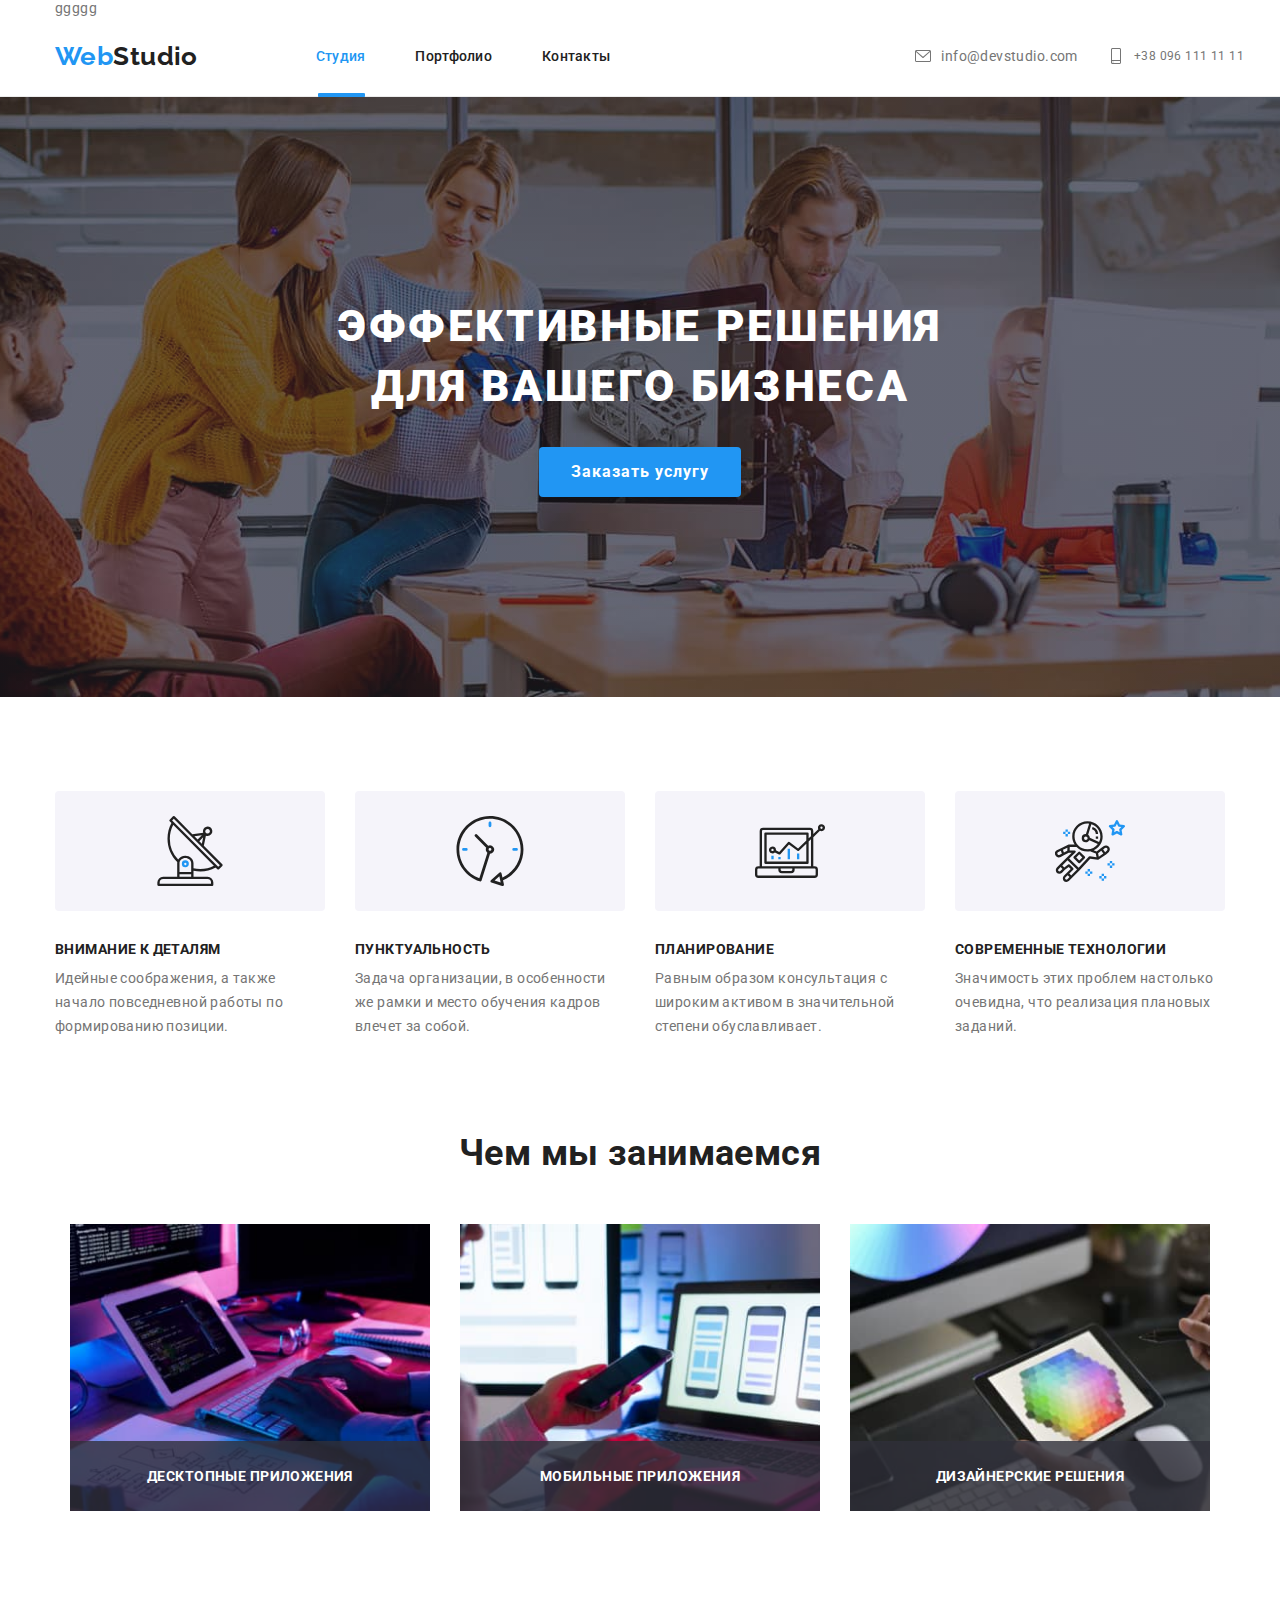
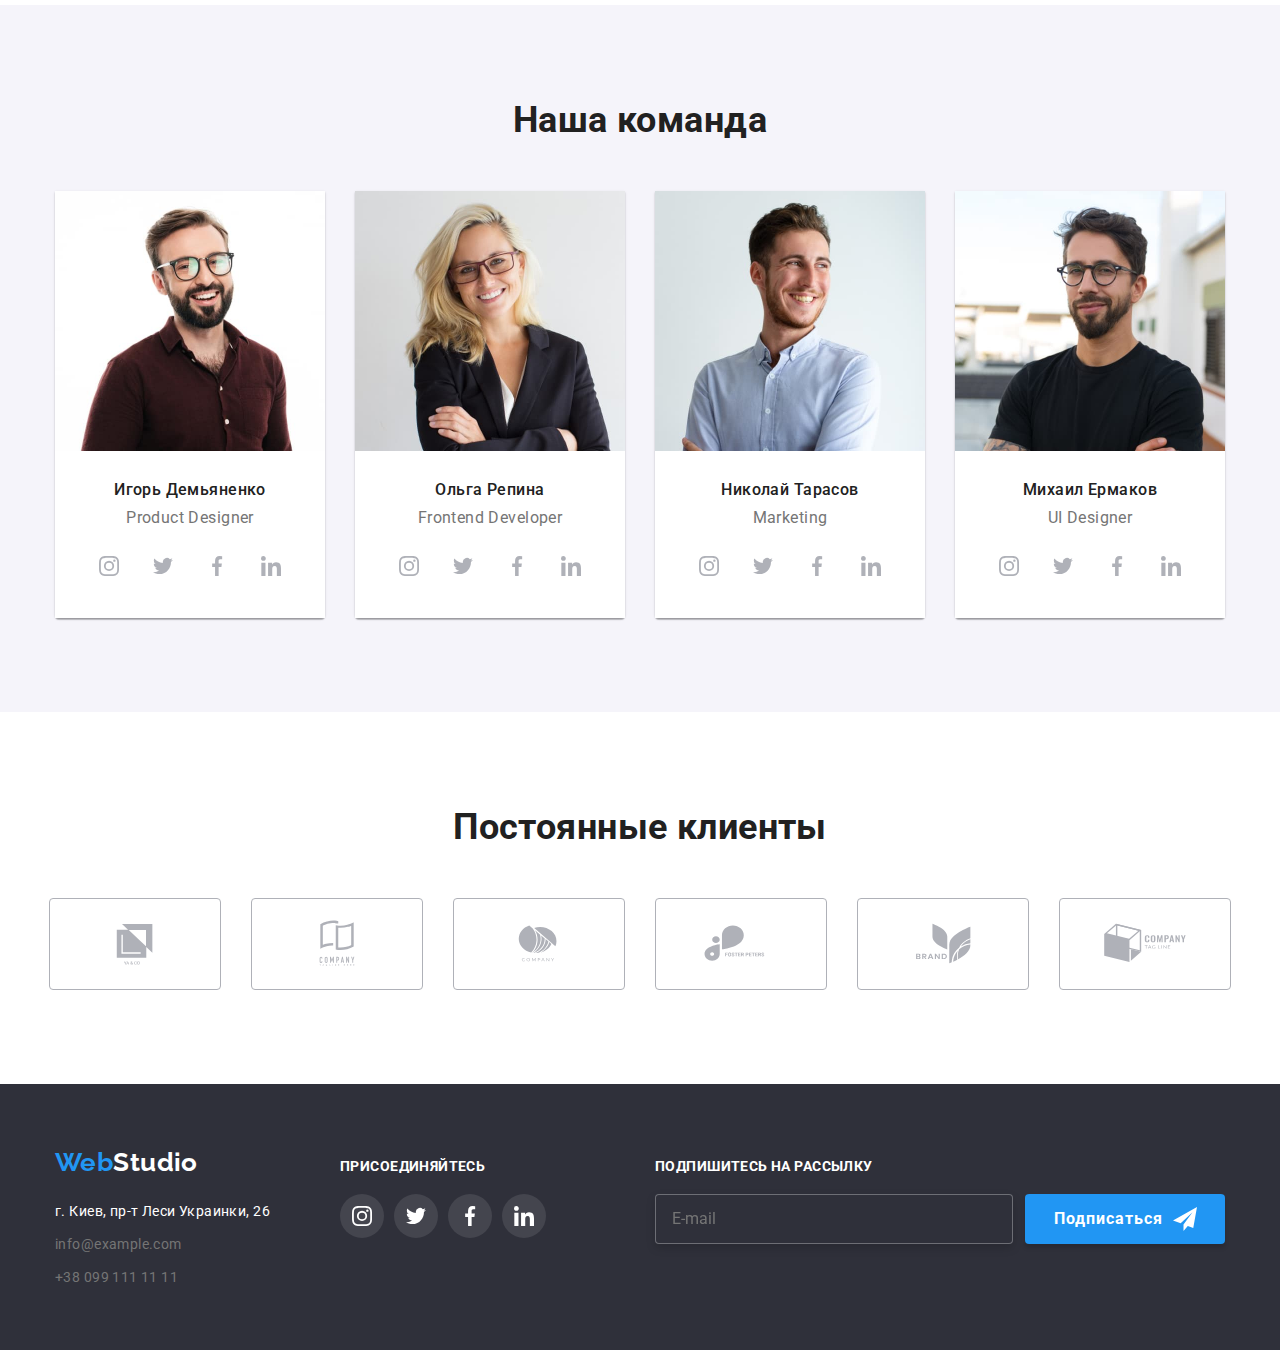
==== commit ee7d394b: "upp" ====
--- a/index.html
+++ b/index.html
@@ -1,536 +1,577 @@
 <!DOCTYPE html>
 <html lang="ru">
-<head>
-    <meta charset="UTF-8">
-    <meta http-equiv="X-UA-Compatible" content="IE=edge">
-    <meta name="viewport" content="width=device-width, initial-scale=1.0">
+  <head>
+    <meta charset="UTF-8" />
+    <meta http-equiv="X-UA-Compatible" content="IE=edge" />
+    <meta name="viewport" content="width=device-width, initial-scale=1.0" />
     <title>Homework8</title>
-    <link rel="preconnect" href="https://fonts.googleapis.com">
-    <link rel="preconnect" href="https://fonts.gstatic.com" crossorigin>
-    <link href="https://fonts.googleapis.com/css2?family=Raleway:wght@700&family=Roboto:wght@400;500;700;900&display=swap"
-    rel="stylesheet">
-    <link rel="stylesheet" href="./css/main.min.css">
-</head>
-<body class="page">
+    <link rel="preconnect" href="https://fonts.googleapis.com" />
+    <link rel="preconnect" href="https://fonts.gstatic.com" crossorigin />
+    <link
+      href="https://fonts.googleapis.com/css2?family=Raleway:wght@700&family=Roboto:wght@400;500;700;900&display=swap"
+      rel="stylesheet"
+    />
+    <link rel="stylesheet" href="./css/main.min.css" />
+  </head>
+  <body class="page">
     <!--Шапка сайта-->
     <header class="page-header">
-        <div class="container">
-                <nav class="menu">
-                    <a class="logo" href="./index.html">
-                        <span class="logo__prefix">Web</span>Studio
-                    </a>
-                    <button 
-                        type="button" 
-                        class="menu__button" 
-                        aria-expanded="false" 
-                        aria-controls="menu-container"
-                        data-menu-button
-                    >
-                        <svg 
-                            width="40" 
-                            height="40" 
-                            aria-label="Переключатель мобильного меню"
-                        >
-                            <use class="menu__icon-cross" href="./images/icons.svg#icon-cross"></use>
-                            <use class="menu__icon-menu" href="./images/icons.svg#icon-menu"></use>
-                        </svg>
-                    </button>
-                    <div class="menu__container" id="menu-container" data-menu>
-                        <ul class="menu__navigation list">
-                            <li class="menu__item"><a href="" class="menu__link menu__link--current">Студия</a></li>
-                            <li class="menu__item"><a href="portfolio.html" class="menu__link">Портфолио</a>
-                            </li>
-                            <li class="menu__item"><a href="" class="menu__link">Контакты</a></li>
-                        </ul>
-                        <ul class="menu__address list">
-                            <li class="menu__address-item">
-                                <a href="tel:+380961111111" class="menu__address-link menu__address-link--number">
-                                    <svg class="menu__icon-address">
-                                        <use href="./images/icons.svg#icon-smartphone"></use>
-                                    </svg>
-                                    +38 096 111 11 11
-                                </a>
-                            </li>
-                            <li class="menu__address-item">
-                                <a href="mailto:info@devstudio.com" class="menu__address-link">
-                                    <svg class="menu__icon-address">
-                                        <use href="./images/icons.svg#icon-envelope"></use>
-                                    </svg>
-                                    info@devstudio.com
-                                </a>
-                            </li>
-                            <li class="menu__mini-socials">
-                                <ul class="menu__mini-list list">
-                                    <li class="menu__mini-item"><a class="menu__mini-link" href="">Instagram</a></li>
-                                    <li class="menu__mini-item"><a class="menu__mini-link" href="">Twitter</a></li>
-                                    <li class="menu__mini-item"><a class="menu__mini-link" href="">Facebook</a></li>
-                                    <li class="menu__mini-item"><a class="menu__mini-link" href="">Linkedin</a></li>
-                                </ul>
-                            </li>
-                        </ul>
-                    </div>
-                </nav>
-        </div>
+      <div class="container">
+        ggggg
+        <nav class="menu">
+          <a class="logo" href="./index.html"> <span class="logo__prefix">Web</span>Studio </a>
+          <button
+            type="button"
+            class="menu__button"
+            aria-expanded="false"
+            aria-controls="menu-container"
+            data-menu-button
+          >
+            <svg width="40" height="40" aria-label="Переключатель мобильного меню">
+              <use class="menu__icon-cross" href="./images/icons.svg#icon-cross"></use>
+              <use class="menu__icon-menu" href="./images/icons.svg#icon-menu"></use>
+            </svg>
+          </button>
+          <div class="menu__container" id="menu-container" data-menu>
+            <ul class="menu__navigation list">
+              <li class="menu__item">
+                <a href="" class="menu__link menu__link--current">Студия</a>
+              </li>
+              <li class="menu__item"><a href="portfolio.html" class="menu__link">Портфолио</a></li>
+              <li class="menu__item"><a href="" class="menu__link">Контакты</a></li>
+            </ul>
+            <ul class="menu__address list">
+              <li class="menu__address-item">
+                <a href="tel:+380961111111" class="menu__address-link menu__address-link--number">
+                  <svg class="menu__icon-address">
+                    <use href="./images/icons.svg#icon-smartphone"></use>
+                  </svg>
+                  +38 096 111 11 11
+                </a>
+              </li>
+              <li class="menu__address-item">
+                <a href="mailto:info@devstudio.com" class="menu__address-link">
+                  <svg class="menu__icon-address">
+                    <use href="./images/icons.svg#icon-envelope"></use>
+                  </svg>
+                  info@devstudio.com
+                </a>
+              </li>
+              <li class="menu__mini-socials">
+                <ul class="menu__mini-list list">
+                  <li class="menu__mini-item"><a class="menu__mini-link" href="">Instagram</a></li>
+                  <li class="menu__mini-item"><a class="menu__mini-link" href="">Twitter</a></li>
+                  <li class="menu__mini-item"><a class="menu__mini-link" href="">Facebook</a></li>
+                  <li class="menu__mini-item"><a class="menu__mini-link" href="">Linkedin</a></li>
+                </ul>
+              </li>
+            </ul>
+          </div>
+        </nav>
+      </div>
     </header>
     <!--Уникальный контент страницы-->
     <main>
-            <!--Герой-->
-            <section class="hero">
-                <h1 class="title hero__title"> ЭФФЕКТИВНЫЕ РЕШЕНИЯ ДЛЯ ВАШЕГО БИЗНЕСА</h1>
-                <button type="button" class="button" data-modal-open>Заказать услугу</button>
-            </section>
-            <!--Преимущества-->
-            <section class="section">
-                <div class="container">
-                    <h2 class="visually-hidden">Наши преимущества</h2>
-                    <ul class="features list">
-                        <li class="features__item">
-                            <div class="features__thumb">
-                                <svg class="features__icon">
-                                    <use href="./images/icons.svg#icon-antenna"></use>
-                                </svg>
-                            </div>
-                            <h3 class="title--subtitle"> ВНИМАНИЕ К ДЕТАЛЯМ</h3>
-                            <p class="features__text">Идейные соображения, а также начало повседневной работы по формированию позиции.</p>
-                        </li>
-
-                        <li class="features__item">
-                            <div class="features__thumb">
-                                <svg class="features__icon">
-                                    <use href="./images/icons.svg#icon-clock"></use>
-                                </svg>
-                            </div>
-                            <h3 class="title--subtitle">ПУНКТУАЛЬНОСТЬ</h3>
-                            <p class="features__text"> Задача организации, в особенности же рамки и место обучения кадров влечет за собой.</p>
-                        </li>
-
-                        <li class="features__item">
-                            <div class="features__thumb">
-                                <svg class="features__icon">
-                                    <use href="./images/icons.svg#icon-diagram"></use>
-                                </svg>
-                            </div>
-                            <h3 class="title--subtitle">ПЛАНИРОВАНИЕ</h3>
-                            <p class="features__text"> Равным образом консультация с широким активом в значительной степени обуславливает.</p>
-                        </li>
-
-                        <li class="features__item">
-                            <div class="features__thumb">
-                                <svg class="features__icon">
-                                    <use href="./images/icons.svg#icon-astronaut"></use>
-                                </svg>
-                            </div>
-                            <h3 class="title--subtitle">СОВРЕМЕННЫЕ ТЕХНОЛОГИИ</h3>
-                            <p class="features__text">Значимость этих проблем настолько очевидна, что реализация плановых заданий.</p>
-                        </li>
-                    </ul>
-                </div>
-            </section>
-
-            <!--Чем мы занимаемся-->
-            <div class="products-wrap">
-                <section class="section section__no-padding">
-                    <div class="container">
-                        <h2 class="title">Чем мы занимаемся</h2>
-                        <ul class="products list">
-                            <li class="products__item">
-                                <img 
-                                    srcset="./images/whatwedo1-370.jpg 370w, ./images/whatwedo1-740.jpg 740w"
-                                    src="./images/whatwedo1-370.jpg" 
-                                    alt="Десктопные приложения" 
-                                    sizes="370px">
-                                <h3 class="title--subtitle products__subtitle">Десктопные приложения</h3>
-                            </li>
-                
-                            <li class="products__item">
-                                <img 
-                                    srcset="./images/whatwedo2-370.jpg 370w, ./images/whatwedo2-740.jpg 740w"
-                                    src="./images/whatwedo2-370.jpg" 
-                                    alt="Мобильные приложения" 
-                                    sizes="370px">
-                                <h3 class="title--subtitle products__subtitle">Мобильные приложения</h3>
-                            </li>
-                
-                            <li class="products__item">
-                                <img 
-                                    srcset="./images/whatwedo3-370.jpg 370w, ./images/whatwedo3-740.jpg 740w"
-                                    src="./images/whatwedo3-370.jpg" 
-                                    alt="Дизайнерские решения" 
-                                    sizes="370px">
-                                <h3 class="title--subtitle products__subtitle">Дизайнерские решения</h3>
-                            </li>
-                        </ul>
-                    </div>
-                </section>
-            </div>
-            <!--Команда-->
-            <section class="section section__team">
-               <div class="container">
-                    <h2 class="title"> Наша команда</h2>
-                    <ul class="team list">
-                        <li class="team__item">
-                            <div class="team__thumb">
-                                <img 
-                                    class="team__image"
-                                    srcset="./images/person1-270.jpg 270w, ./images/person1-540.jpg 540w"
-                                    src="./images/person1-270.jpg" 
-                                    alt="Игорь Демьяненко"
-                                    sizes="(min-width: 1200px) 25vw, (min-width: 768px) 50vw, 100vw" 
-                                    >
-                            </div>
-                            <div class="team__content">
-                                <h3 class="team__title">Игорь Демьяненко</h3>
-                                <p class="team__text" lang="en">Product Designer</p>
-                                <ul class="actions list">
-                                    <li class="actions__item">
-                                        <a href="" class="social" aria-label="Инстаграм">
-                                            <svg class="social__icon">
-                                                <use href="./images/icons.svg#icon-instagram"></use>
-                                            </svg>
-                                        </a>
-                                    </li>
-                                    <li class="actions__item">
-                                        <a href="" class="social" aria-label="Твиттер">
-                                            <svg class="social__icon">
-                                                <use href="./images/icons.svg#icon-twitter"></use>
-                                            </svg>
-                                        </a>
-                                    </li>
-                                    <li class="actions__item">
-                                        <a href="" class="social" aria-label="Фейсбук">
-                                            <svg class="social__icon">
-                                                <use href="./images/icons.svg#icon-facebook"></use>
-                                            </svg>
-                                        </a>
-                                    </li>
-                                    <li class="actions__item">
-                                        <a href="" class="social" aria-label="Линкедин">
-                                            <svg class="social__icon">
-                                                <use href="./images/icons.svg#icon-linkedin"></use>
-                                            </svg>
-                                        </a>
-                                    </li>
-                                </ul>
-                            </div>
-                        </li>
-
-                        <li class="team__item">
-                            <div class="team__thumb">
-                                <img 
-                                    class="team__image" 
-                                    srcset="./images/person2-270.jpg 270w, ./images/person2-540.jpg 540w"
-                                    src="./images/person2-270.jpg" 
-                                    alt="Ольга Репина"
-                                    sizes="(min-width: 1200px) 25vw, (min-width: 768px) 50vw, 100vw" 
-                                    >
-                            </div>
-                            <div class="team__content">
-                                <h3 class="team__title">Ольга Репина</h3>
-                                <p class="team__text" lang="en">Frontend Developer</p>
-                                <ul class="actions list">
-                                    <li class="actions__item">
-                                        <a href="" class="social" aria-label="Инстаграм">
-                                            <svg class="social__icon">
-                                                <use href="./images/icons.svg#icon-instagram"></use>
-                                            </svg>
-                                        </a>
-                                    </li>
-                                    <li class="actions__item">
-                                        <a href="" class="social" aria-label="Твиттер">
-                                            <svg class="social__icon">
-                                                <use href="./images/icons.svg#icon-twitter"></use>
-                                            </svg>
-                                        </a>
-                                    </li>
-                                    <li class="actions__item">
-                                        <a href="" class="social" aria-label="Фейсбук">
-                                            <svg class="social__icon">
-                                                <use href="./images/icons.svg#icon-facebook"></use>
-                                            </svg>
-                                        </a>
-                                    </li>
-                                    <li class="actions__item">
-                                        <a href="" class="social" aria-label="Линкедин">
-                                            <svg class="social__icon">
-                                                <use href="./images/icons.svg#icon-linkedin"></use>
-                                            </svg>
-                                        </a>
-                                    </li>
-                                </ul>
-                            </div>
-                        </li>
-
-                        <li class="team__item">
-                            <div class="team__thumb">
-                                <img 
-                                    class="team__image" 
-                                    srcset="./images/person3-270.jpg 270w, ./images/person3-540.jpg 540w"
-                                    src="./images/person3-270.jpg"
-                                    alt="Николай Тарасов"
-                                    sizes="(min-width: 1200px) 25vw, (min-width: 768px) 50vw, 100vw" 
-                                    >
-                            </div>
-                            <div class="team__content">
-                                <h3 class="team__title">Николай Тарасов</h3>
-                                <p class="team__text" lang="en">Marketing </p>
-                                <ul class="actions list">
-                                    <li class="actions__item">
-                                        <a href="" class="social" aria-label="Инстаграм">
-                                            <svg class="social__icon">
-                                                <use href="./images/icons.svg#icon-instagram"></use>
-                                            </svg>
-                                        </a>
-                                    </li>
-                                    <li class="actions__item">
-                                        <a href="" class="social" aria-label="Твиттер">
-                                            <svg class="social__icon">
-                                                <use href="./images/icons.svg#icon-twitter"></use>
-                                            </svg>
-                                        </a>
-                                    </li>
-                                    <li class="actions__item">
-                                        <a href="" class="social" aria-label="Фейсбук">
-                                            <svg class="social__icon">
-                                                <use href="./images/icons.svg#icon-facebook"></use>
-                                            </svg>
-                                        </a>
-                                    </li>
-                                    <li class="actions__item">
-                                        <a href="" class="social" aria-label="Линкедин">
-                                            <svg class="social__icon">
-                                                <use href="./images/icons.svg#icon-linkedin"></use>
-                                            </svg>
-                                        </a>
-                                    </li>
-                                </ul>
-                            </div>
-                        </li>
-                        
-                        <li class="team__item">
-                            <div class="team__thumb">
-                                <img 
-                                    class="team__image"
-                                    srcset="./images/person4-270.jpg 270w, ./images/person4-540.jpg 540w"
-                                    src="./images/person4-270.jpg"
-                                    alt="Михаил Ермаков" 
-                                    sizes="(min-width: 1200px) 25vw, (min-width: 786px) 50vw, 100vw ">
-                            </div>
-                            <div class="team__content">
-                                <h3 class="team__title">Михаил Ермаков</h3>
-                                <p class="team__text" lang="en">UI Designer</p>
-                                <ul class="actions list">
-                                    <li class="actions__item">
-                                        <a href="" class="social" aria-label="Инстаграм">
-                                            <svg class="social__icon">
-                                                <use href="./images/icons.svg#icon-instagram"></use>
-                                            </svg>
-                                        </a>
-                                    </li>
-                                    <li class="actions__item">
-                                        <a href="" class="social" aria-label="Твиттер">
-                                            <svg class="social__icon">
-                                                <use href="./images/icons.svg#icon-twitter"></use>
-                                            </svg>
-                                        </a>
-                                    </li>
-                                    <li class="actions__item">
-                                        <a href="" class="social" aria-label="Фейсбук">
-                                            <svg class="social__icon">
-                                                <use href="./images/icons.svg#icon-facebook"></use>
-                                            </svg>
-                                        </a>
-                                    </li>
-                                    <li class="actions__item">
-                                        <a href="" class="social" aria-label="Линкедин">
-                                            <svg class="social__icon">
-                                                <use href="./images/icons.svg#icon-linkedin"></use>
-                                            </svg>
-                                        </a>
-                                    </li>
-                                </ul>
-                            </div>
-                        </li>
-                    </ul>
-               </div>
-            </section>
-            <section class="section">
-                <div class="container">
-                    <h2 class="title">Постоянные клиенты</h2>
-                    <ul class="clients list">
-                        <li class="clients__item">
-                            <a href="" class="clients__link">
-                                <svg class="clients__icon">
-                                    <use href="./images/icons.svg#icon-client1"></use>
-                                </svg>
-                            </a>
-                        </li>
-            
-                        <li class="clients__item">
-                            <a href="" class="clients__link">
-                                <svg class="clients__icon">
-                                    <use href="./images/icons.svg#icon-client2"></use>
-                                </svg>
-                            </a>
-                        </li>
-            
-                        <li class="clients__item">
-                            <a href="" class="clients__link">
-                                <svg class="clients__icon">
-                                    <use href="./images/icons.svg#icon-client3"></use>
-                                </svg>
-                            </a>
-                        </li>
-
-                        <li class="clients__item">
-                            <a href="" class="clients__link">
-                                <svg class="clients__icon">
-                                    <use href="./images/icons.svg#icon-client4"></use>
-                                </svg>
-                            </a>
-                        </li>
-
-                        <li class="clients__item">
-                            <a href="" class="clients__link">
-                                <svg class="clients__icon">
-                                    <use href="./images/icons.svg#icon-client5"></use>
-                                </svg>
-                            </a>
-                        </li>
-
-                        <li class="clients__item">
-                            <a href="" class="clients__link">
-                                <svg class="clients__icon">
-                                    <use href="./images/icons.svg#icon-client6"></use>
-                                </svg>
-                            </a>
-                        </li>
-                    </ul>
-                </div>
-            </section>
+      <!--Герой-->
+      <section class="hero">
+        <h1 class="title hero__title">ЭФФЕКТИВНЫЕ РЕШЕНИЯ ДЛЯ ВАШЕГО БИЗНЕСА</h1>
+        <button type="button" class="button" data-modal-open>Заказать услугу</button>
+      </section>
+      <!--Преимущества-->
+      <section class="section">
+        <div class="container">
+          <h2 class="visually-hidden">Наши преимущества</h2>
+          <ul class="features list">
+            <li class="features__item">
+              <div class="features__thumb">
+                <svg class="features__icon">
+                  <use href="./images/icons.svg#icon-antenna"></use>
+                </svg>
+              </div>
+              <h3 class="title--subtitle">ВНИМАНИЕ К ДЕТАЛЯМ</h3>
+              <p class="features__text">
+                Идейные соображения, а также начало повседневной работы по формированию позиции.
+              </p>
+            </li>
+
+            <li class="features__item">
+              <div class="features__thumb">
+                <svg class="features__icon">
+                  <use href="./images/icons.svg#icon-clock"></use>
+                </svg>
+              </div>
+              <h3 class="title--subtitle">ПУНКТУАЛЬНОСТЬ</h3>
+              <p class="features__text">
+                Задача организации, в особенности же рамки и место обучения кадров влечет за собой.
+              </p>
+            </li>
+
+            <li class="features__item">
+              <div class="features__thumb">
+                <svg class="features__icon">
+                  <use href="./images/icons.svg#icon-diagram"></use>
+                </svg>
+              </div>
+              <h3 class="title--subtitle">ПЛАНИРОВАНИЕ</h3>
+              <p class="features__text">
+                Равным образом консультация с широким активом в значительной степени обуславливает.
+              </p>
+            </li>
+
+            <li class="features__item">
+              <div class="features__thumb">
+                <svg class="features__icon">
+                  <use href="./images/icons.svg#icon-astronaut"></use>
+                </svg>
+              </div>
+              <h3 class="title--subtitle">СОВРЕМЕННЫЕ ТЕХНОЛОГИИ</h3>
+              <p class="features__text">
+                Значимость этих проблем настолько очевидна, что реализация плановых заданий.
+              </p>
+            </li>
+          </ul>
+        </div>
+      </section>
+
+      <!--Чем мы занимаемся-->
+      <div class="products-wrap">
+        <section class="section section__no-padding">
+          <div class="container">
+            <h2 class="title">Чем мы занимаемся</h2>
+            <ul class="products list">
+              <li class="products__item">
+                <img
+                  srcset="./images/whatwedo1-370.jpg 370w, ./images/whatwedo1-740.jpg 740w"
+                  src="./images/whatwedo1-370.jpg"
+                  alt="Десктопные приложения"
+                  sizes="370px"
+                />
+                <h3 class="title--subtitle products__subtitle">Десктопные приложения</h3>
+              </li>
+
+              <li class="products__item">
+                <img
+                  srcset="./images/whatwedo2-370.jpg 370w, ./images/whatwedo2-740.jpg 740w"
+                  src="./images/whatwedo2-370.jpg"
+                  alt="Мобильные приложения"
+                  sizes="370px"
+                />
+                <h3 class="title--subtitle products__subtitle">Мобильные приложения</h3>
+              </li>
+
+              <li class="products__item">
+                <img
+                  srcset="./images/whatwedo3-370.jpg 370w, ./images/whatwedo3-740.jpg 740w"
+                  src="./images/whatwedo3-370.jpg"
+                  alt="Дизайнерские решения"
+                  sizes="370px"
+                />
+                <h3 class="title--subtitle products__subtitle">Дизайнерские решения</h3>
+              </li>
+            </ul>
+          </div>
+        </section>
+      </div>
+      <!--Команда-->
+      <section class="section section__team">
+        <div class="container">
+          <h2 class="title">Наша команда</h2>
+          <ul class="team list">
+            <li class="team__item">
+              <div class="team__thumb">
+                <img
+                  class="team__image"
+                  srcset="./images/person1-270.jpg 270w, ./images/person1-540.jpg 540w"
+                  src="./images/person1-270.jpg"
+                  alt="Игорь Демьяненко"
+                  sizes="(min-width: 1200px) 25vw, (min-width: 768px) 50vw, 100vw"
+                />
+              </div>
+              <div class="team__content">
+                <h3 class="team__title">Игорь Демьяненко</h3>
+                <p class="team__text" lang="en">Product Designer</p>
+                <ul class="actions list">
+                  <li class="actions__item">
+                    <a href="" class="social" aria-label="Инстаграм">
+                      <svg class="social__icon">
+                        <use href="./images/icons.svg#icon-instagram"></use>
+                      </svg>
+                    </a>
+                  </li>
+                  <li class="actions__item">
+                    <a href="" class="social" aria-label="Твиттер">
+                      <svg class="social__icon">
+                        <use href="./images/icons.svg#icon-twitter"></use>
+                      </svg>
+                    </a>
+                  </li>
+                  <li class="actions__item">
+                    <a href="" class="social" aria-label="Фейсбук">
+                      <svg class="social__icon">
+                        <use href="./images/icons.svg#icon-facebook"></use>
+                      </svg>
+                    </a>
+                  </li>
+                  <li class="actions__item">
+                    <a href="" class="social" aria-label="Линкедин">
+                      <svg class="social__icon">
+                        <use href="./images/icons.svg#icon-linkedin"></use>
+                      </svg>
+                    </a>
+                  </li>
+                </ul>
+              </div>
+            </li>
+
+            <li class="team__item">
+              <div class="team__thumb">
+                <img
+                  class="team__image"
+                  srcset="./images/person2-270.jpg 270w, ./images/person2-540.jpg 540w"
+                  src="./images/person2-270.jpg"
+                  alt="Ольга Репина"
+                  sizes="(min-width: 1200px) 25vw, (min-width: 768px) 50vw, 100vw"
+                />
+              </div>
+              <div class="team__content">
+                <h3 class="team__title">Ольга Репина</h3>
+                <p class="team__text" lang="en">Frontend Developer</p>
+                <ul class="actions list">
+                  <li class="actions__item">
+                    <a href="" class="social" aria-label="Инстаграм">
+                      <svg class="social__icon">
+                        <use href="./images/icons.svg#icon-instagram"></use>
+                      </svg>
+                    </a>
+                  </li>
+                  <li class="actions__item">
+                    <a href="" class="social" aria-label="Твиттер">
+                      <svg class="social__icon">
+                        <use href="./images/icons.svg#icon-twitter"></use>
+                      </svg>
+                    </a>
+                  </li>
+                  <li class="actions__item">
+                    <a href="" class="social" aria-label="Фейсбук">
+                      <svg class="social__icon">
+                        <use href="./images/icons.svg#icon-facebook"></use>
+                      </svg>
+                    </a>
+                  </li>
+                  <li class="actions__item">
+                    <a href="" class="social" aria-label="Линкедин">
+                      <svg class="social__icon">
+                        <use href="./images/icons.svg#icon-linkedin"></use>
+                      </svg>
+                    </a>
+                  </li>
+                </ul>
+              </div>
+            </li>
+
+            <li class="team__item">
+              <div class="team__thumb">
+                <img
+                  class="team__image"
+                  srcset="./images/person3-270.jpg 270w, ./images/person3-540.jpg 540w"
+                  src="./images/person3-270.jpg"
+                  alt="Николай Тарасов"
+                  sizes="(min-width: 1200px) 25vw, (min-width: 768px) 50vw, 100vw"
+                />
+              </div>
+              <div class="team__content">
+                <h3 class="team__title">Николай Тарасов</h3>
+                <p class="team__text" lang="en">Marketing</p>
+                <ul class="actions list">
+                  <li class="actions__item">
+                    <a href="" class="social" aria-label="Инстаграм">
+                      <svg class="social__icon">
+                        <use href="./images/icons.svg#icon-instagram"></use>
+                      </svg>
+                    </a>
+                  </li>
+                  <li class="actions__item">
+                    <a href="" class="social" aria-label="Твиттер">
+                      <svg class="social__icon">
+                        <use href="./images/icons.svg#icon-twitter"></use>
+                      </svg>
+                    </a>
+                  </li>
+                  <li class="actions__item">
+                    <a href="" class="social" aria-label="Фейсбук">
+                      <svg class="social__icon">
+                        <use href="./images/icons.svg#icon-facebook"></use>
+                      </svg>
+                    </a>
+                  </li>
+                  <li class="actions__item">
+                    <a href="" class="social" aria-label="Линкедин">
+                      <svg class="social__icon">
+                        <use href="./images/icons.svg#icon-linkedin"></use>
+                      </svg>
+                    </a>
+                  </li>
+                </ul>
+              </div>
+            </li>
+
+            <li class="team__item">
+              <div class="team__thumb">
+                <img
+                  class="team__image"
+                  srcset="./images/person4-270.jpg 270w, ./images/person4-540.jpg 540w"
+                  src="./images/person4-270.jpg"
+                  alt="Михаил Ермаков"
+                  sizes="(min-width: 1200px) 25vw, (min-width: 786px) 50vw, 100vw "
+                />
+              </div>
+              <div class="team__content">
+                <h3 class="team__title">Михаил Ермаков</h3>
+                <p class="team__text" lang="en">UI Designer</p>
+                <ul class="actions list">
+                  <li class="actions__item">
+                    <a href="" class="social" aria-label="Инстаграм">
+                      <svg class="social__icon">
+                        <use href="./images/icons.svg#icon-instagram"></use>
+                      </svg>
+                    </a>
+                  </li>
+                  <li class="actions__item">
+                    <a href="" class="social" aria-label="Твиттер">
+                      <svg class="social__icon">
+                        <use href="./images/icons.svg#icon-twitter"></use>
+                      </svg>
+                    </a>
+                  </li>
+                  <li class="actions__item">
+                    <a href="" class="social" aria-label="Фейсбук">
+                      <svg class="social__icon">
+                        <use href="./images/icons.svg#icon-facebook"></use>
+                      </svg>
+                    </a>
+                  </li>
+                  <li class="actions__item">
+                    <a href="" class="social" aria-label="Линкедин">
+                      <svg class="social__icon">
+                        <use href="./images/icons.svg#icon-linkedin"></use>
+                      </svg>
+                    </a>
+                  </li>
+                </ul>
+              </div>
+            </li>
+          </ul>
+        </div>
+      </section>
+      <section class="section">
+        <div class="container">
+          <h2 class="title">Постоянные клиенты</h2>
+          <ul class="clients list">
+            <li class="clients__item">
+              <a href="" class="clients__link">
+                <svg class="clients__icon">
+                  <use href="./images/icons.svg#icon-client1"></use>
+                </svg>
+              </a>
+            </li>
+
+            <li class="clients__item">
+              <a href="" class="clients__link">
+                <svg class="clients__icon">
+                  <use href="./images/icons.svg#icon-client2"></use>
+                </svg>
+              </a>
+            </li>
+
+            <li class="clients__item">
+              <a href="" class="clients__link">
+                <svg class="clients__icon">
+                  <use href="./images/icons.svg#icon-client3"></use>
+                </svg>
+              </a>
+            </li>
+
+            <li class="clients__item">
+              <a href="" class="clients__link">
+                <svg class="clients__icon">
+                  <use href="./images/icons.svg#icon-client4"></use>
+                </svg>
+              </a>
+            </li>
+
+            <li class="clients__item">
+              <a href="" class="clients__link">
+                <svg class="clients__icon">
+                  <use href="./images/icons.svg#icon-client5"></use>
+                </svg>
+              </a>
+            </li>
+
+            <li class="clients__item">
+              <a href="" class="clients__link">
+                <svg class="clients__icon">
+                  <use href="./images/icons.svg#icon-client6"></use>
+                </svg>
+              </a>
+            </li>
+          </ul>
+        </div>
+      </section>
     </main>
     <!--Футер-->
     <footer class="footer">
-        <div class="container footer__container">
-                    <div class="footer-address">
-                        <a class="logo logo__footer" href="./index.html">
-                            <span class="logo__prefix">Web</span>Studio
-                        </a>
-                        <address class="footer-address__address">
-                            <ul class="list">
-                                <li class="footer-address__item"><a class="link footer-address__link" href="">г. Киев, пр-т Леси Украинки, 26 </a></li>
-                                <li class="footer-address__item"><a class="link footer-address__link footer-address__link--grey" href="mailto:info@example.com">info@example.com</a></li>
-                                <li class="footer-address__item"><a class="link footer-address__link footer-address__link--grey" href="tel:+380991111111">+38 099 111 11 11</a></li>
-                            </ul>
-                        </address>
-                    </div>
-                    <div class="footer__follow">
-                        <span class="cta"> <b> Присоединяйтесь </b></span>
-                        <ul class=" actions actions__footer list">
-                            <li class="actions__item">
-                                <a href="" class="social social--grey" aria-label="Инстаграм">
-                                    <svg class="social__icon">
-                                        <use href="./images/icons.svg#icon-instagram"></use>
-                                    </svg>
-                                </a>
-                            </li>
-                            <li class="actions__item">
-                                <a href="" class="social social--grey" aria-label="Твиттер">
-                                    <svg class="social__icon">
-                                        <use href="./images/icons.svg#icon-twitter"></use>
-                                    </svg>
-                                </a>
-                            </li>
-                            <li class="actions__item">
-                                <a href="" class="social social--grey" aria-label="Фейсбук">
-                                    <svg class="social__icon">
-                                        <use href="./images/icons.svg#icon-facebook"></use>
-                                    </svg>
-                                </a>
-                            </li>
-                            <li class="actions__item">
-                                <a href="" class="social social--grey" aria-label="Линкедин">
-                                    <svg class="social__icon">
-                                        <use href="./images/icons.svg#icon-linkedin"></use>
-                                    </svg>
-                                </a>
-                            </li>
-                        </ul>
-                    </div>
-                    <div class="subscribe">
-                        <div class="subscribe__email">
-                            <span class="cta"> <b> Подпишитесь на рассылку </b></span>
-                            <label class="visually-hidden" for="subscribe-email">Имя</label>
-                            <input class="subscribe__input" name="subscribe_email" id="subscribe-email" type="email" placeholder="E-mail">
-                        </div>
-                        <button type="submit" class="button button__subscribe">
-                            Подписаться
-                            <svg class="subscribe__icon">
-                                <use href="./images/icons.svg#icon-send"></use>
-                            </svg>
-                        </button>
-                                
-                        
-                    </div>
-        </div>
+      <div class="container footer__container">
+        <div class="footer-address">
+          <a class="logo logo__footer" href="./index.html">
+            <span class="logo__prefix">Web</span>Studio
+          </a>
+          <address class="footer-address__address">
+            <ul class="list">
+              <li class="footer-address__item">
+                <a class="link footer-address__link" href="">г. Киев, пр-т Леси Украинки, 26 </a>
+              </li>
+              <li class="footer-address__item">
+                <a
+                  class="link footer-address__link footer-address__link--grey"
+                  href="mailto:info@example.com"
+                  >info@example.com</a
+                >
+              </li>
+              <li class="footer-address__item">
+                <a
+                  class="link footer-address__link footer-address__link--grey"
+                  href="tel:+380991111111"
+                  >+38 099 111 11 11</a
+                >
+              </li>
+            </ul>
+          </address>
+        </div>
+        <div class="footer__follow">
+          <span class="cta"> <b> Присоединяйтесь </b></span>
+          <ul class="actions actions__footer list">
+            <li class="actions__item">
+              <a href="" class="social social--grey" aria-label="Инстаграм">
+                <svg class="social__icon">
+                  <use href="./images/icons.svg#icon-instagram"></use>
+                </svg>
+              </a>
+            </li>
+            <li class="actions__item">
+              <a href="" class="social social--grey" aria-label="Твиттер">
+                <svg class="social__icon">
+                  <use href="./images/icons.svg#icon-twitter"></use>
+                </svg>
+              </a>
+            </li>
+            <li class="actions__item">
+              <a href="" class="social social--grey" aria-label="Фейсбук">
+                <svg class="social__icon">
+                  <use href="./images/icons.svg#icon-facebook"></use>
+                </svg>
+              </a>
+            </li>
+            <li class="actions__item">
+              <a href="" class="social social--grey" aria-label="Линкедин">
+                <svg class="social__icon">
+                  <use href="./images/icons.svg#icon-linkedin"></use>
+                </svg>
+              </a>
+            </li>
+          </ul>
+        </div>
+        <div class="subscribe">
+          <div class="subscribe__email">
+            <span class="cta"> <b> Подпишитесь на рассылку </b></span>
+            <label class="visually-hidden" for="subscribe-email">Имя</label>
+            <input
+              class="subscribe__input"
+              name="subscribe_email"
+              id="subscribe-email"
+              type="email"
+              placeholder="E-mail"
+            />
+          </div>
+          <button type="submit" class="button button__subscribe">
+            Подписаться
+            <svg class="subscribe__icon">
+              <use href="./images/icons.svg#icon-send"></use>
+            </svg>
+          </button>
+        </div>
+      </div>
     </footer>
-<!-- Модальное окно -->
+    <!-- Модальное окно -->
     <div class="backdrop is-hidden" data-modal>
-        <div class="modal">
-            <button class="close-button" data-modal-close>
-                <svg class="close-button__icon">
-                    <use href="./images/icons.svg#icon-close"></use>
-                </svg>
-            </button>
-            <div class="modal__cta">
-                <b>Оставьте свои данные, мы вам перезвоним</b>
-            </div>
-            <form name="form" class="form">
-                <div class="form__field">
-                    <label class="form__label" for="user_name">Имя</label>
-                    <svg class="form__icon">
-                        <use href="./images/icons.svg#icon-person-black"></use>
-                    </svg>
-                    <input class="form__input" type="text" name="username" id="user_name" autofocus />
-                </div>
-            
-                <div class="form__field">
-                    <label class="form__label" for="phone_number">Телефон</label>
-                    <svg class="form__icon">
-                        <use href="./images/icons.svg#icon-phone-black"></use>
-                    </svg>
-                    <input class="form__input" type="tel" name="phone_number" id="phone_number" />
-                </div>
-            
-                <div class="form__field">
-                    <label class="form__label" for="user_email">Почта</label>
-                    <svg class="form__icon">
-                        <use href="./images/icons.svg#icon-email-black"></use>
-                    </svg>
-                    <input class="form__input" type="email" name="email" id="user_email" />
-                </div>
-            
-                <div class="form__field">
-                    <label class="form__label" for="comment">Комментарий</label>
-                    <textarea class="form__input form__input--comment" name="comment" id="comment" placeholder="Введите текст"></textarea>
-                </div>
-            
-                <div class="checkbox">
-                    <input class="checkbox__input visually-hidden" type="checkbox" name="policy" id="policy" />
-                    <svg class="checkbox__icon">
-                        <use href="./images/icons.svg#icon-check-empty"></use>
-                    </svg>
-                    <svg class="checkbox__icon-done">
-                        <use href="./images/icons.svg#icon-check"></use>
-                    </svg>
-                    <label class="checkbox__label" for="policy"> Соглашаюсь с рассылкой и принимаю <a class="checkbox__contract" href="">Условия договора</a></label>
-                </div>
-
-                <button class="button" type="submit">Отправить</button>
-            </form>
-        </div>
+      <div class="modal">
+        <button class="close-button" data-modal-close>
+          <svg class="close-button__icon">
+            <use href="./images/icons.svg#icon-close"></use>
+          </svg>
+        </button>
+        <div class="modal__cta">
+          <b>Оставьте свои данные, мы вам перезвоним</b>
+        </div>
+        <form name="form" class="form">
+          <div class="form__field">
+            <label class="form__label" for="user_name">Имя</label>
+            <svg class="form__icon">
+              <use href="./images/icons.svg#icon-person-black"></use>
+            </svg>
+            <input class="form__input" type="text" name="username" id="user_name" autofocus />
+          </div>
+
+          <div class="form__field">
+            <label class="form__label" for="phone_number">Телефон</label>
+            <svg class="form__icon">
+              <use href="./images/icons.svg#icon-phone-black"></use>
+            </svg>
+            <input class="form__input" type="tel" name="phone_number" id="phone_number" />
+          </div>
+
+          <div class="form__field">
+            <label class="form__label" for="user_email">Почта</label>
+            <svg class="form__icon">
+              <use href="./images/icons.svg#icon-email-black"></use>
+            </svg>
+            <input class="form__input" type="email" name="email" id="user_email" />
+          </div>
+
+          <div class="form__field">
+            <label class="form__label" for="comment">Комментарий</label>
+            <textarea
+              class="form__input form__input--comment"
+              name="comment"
+              id="comment"
+              placeholder="Введите текст"
+            ></textarea>
+          </div>
+
+          <div class="checkbox">
+            <input
+              class="checkbox__input visually-hidden"
+              type="checkbox"
+              name="policy"
+              id="policy"
+            />
+            <svg class="checkbox__icon">
+              <use href="./images/icons.svg#icon-check-empty"></use>
+            </svg>
+            <svg class="checkbox__icon-done">
+              <use href="./images/icons.svg#icon-check"></use>
+            </svg>
+            <label class="checkbox__label" for="policy">
+              Соглашаюсь с рассылкой и принимаю
+              <a class="checkbox__contract" href="">Условия договора</a></label
+            >
+          </div>
+
+          <button class="button" type="submit">Отправить</button>
+        </form>
+      </div>
     </div>
 
     <script src="./js/modal.js"></script>
     <script src="./js/menu.js"></script>
-</body>
-</html>+  </body>
+</html>
--- a/css/main.min.css
+++ b/css/main.min.css
@@ -1 +1 @@
-/*! modern-normalize v1.1.0 | MIT License | https://github.com/sindresorhus/modern-normalize */*,::before,::after{-webkit-box-sizing:border-box;box-sizing:border-box}html{line-height:1.15;-webkit-text-size-adjust:100%;-moz-tab-size:4;-o-tab-size:4;tab-size:4}body{margin:0;font-family:system-ui,-apple-system,"Segoe UI",Roboto,Helvetica,Arial,sans-serif,"Apple Color Emoji","Segoe UI Emoji"}body.modal-open{overflow:hidden}hr{height:0;color:inherit}abbr[title]{-webkit-text-decoration:underline dotted;text-decoration:underline dotted}b,strong{font-weight:bolder}code,kbd,samp,pre{font-family:ui-monospace,SFMono-Regular,Consolas,"Liberation Mono",Menlo,monospace;font-size:1em}small{font-size:80%}sub,sup{font-size:75%;line-height:0;position:relative;vertical-align:baseline}sub{bottom:-0.25em}sup{top:-0.5em}table{text-indent:0;border-color:inherit}button,input,optgroup,select,textarea{font-family:inherit;font-size:100%;line-height:1.15;margin:0}button,select{text-transform:none}button,[type=button],[type=reset],[type=submit]{-webkit-appearance:button}::-moz-focus-inner{border-style:none;padding:0}:-moz-focusring{outline:1px dotted ButtonText}:-moz-ui-invalid{box-shadow:none}legend{padding:0}progress{vertical-align:baseline}::-webkit-inner-spin-button,::-webkit-outer-spin-button{height:auto}[type=search]{-webkit-appearance:textfield;outline-offset:-2px}::-webkit-search-decoration{-webkit-appearance:none}::-webkit-file-upload-button{-webkit-appearance:button;font:inherit}summary{display:list-item}p,h1,h2,h3,h4,h5,h6{margin:0;padding:0}a{text-decoration:none}img{display:block;max-width:100%;height:auto}.page{margin:0;background-color:#fff;color:#757575;font-family:Roboto,sans-serif;font-size:14px;letter-spacing:.03em}textarea{resize:none}.list{margin:0;padding:0;list-style:none}.visually-hidden{position:absolute;width:1px;height:1px;margin:-1px;padding:0;overflow:hidden;border:0;clip:rect(0 0 0 0)}.container{margin-left:auto;margin-right:auto;padding-left:15px;padding-right:15px}@media(min-width: 480px){.container{width:480px}}@media(min-width: 768px){.container{width:768px}}@media(min-width: 1200px){.container{width:1200px}}.title{margin-bottom:30px;color:#212121;font-weight:700;font-size:28px;line-height:1.1786;text-align:center}@media(min-width: 768px){.title{font-size:36px;line-height:1.1667}}@media(min-width: 1200px){.title{margin-bottom:50px}}.title--subtitle{margin-bottom:10px;color:#212121;text-align:center;font-weight:700;font-size:14px;line-height:1.1429;letter-spacing:.03em;text-transform:uppercase}@media(min-width: 768px){.title--subtitle{text-align:left}}.logo{color:#212121;font-family:Raleway,sans-serif;text-decoration:none;font-weight:700;font-size:26px;line-height:1.4}.logo__prefix{color:#2196f3}.logo__footer{color:#fff;text-align:center;display:block;margin-left:auto;margin-right:auto}@media(min-width: 1200px){.logo__footer{text-align:left}}@media(min-width: 768px){.logo{padding:0}}.page-header{position:relative;padding:16px 0;border-bottom:1px solid #ececec}@media(min-width: 768px){.page-header{padding:0}}.menu{display:-webkit-box;display:-ms-flexbox;display:flex;-webkit-box-align:center;-ms-flex-align:center;align-items:center}.menu__container{display:-webkit-box;display:-ms-flexbox;display:flex;-webkit-box-align:center;-ms-flex-align:center;align-items:center;-webkit-box-pack:justify;-ms-flex-pack:justify;justify-content:space-between;width:100%;height:100%;padding:48px 40px;background-color:#fff}@media(max-width: 767px){.menu__container{overflow-y:scroll;display:none;position:fixed;width:100%;z-index:40;top:0;left:0;overflow-y:scroll}}.menu__container.is-open{display:-webkit-box;display:-ms-flexbox;display:flex;-webkit-box-orient:vertical;-webkit-box-direction:normal;-ms-flex-direction:column;flex-direction:column;-webkit-box-align:start;-ms-flex-align:start;align-items:flex-start}@media(min-width: 768px){.menu__container{padding:0;margin-left:63px}}@media(min-width: 1200px){.menu__container{margin-left:93px}}.menu__button{position:absolute;z-index:45;top:14px;right:8px;display:-webkit-box;display:-ms-flexbox;display:flex;margin:0;padding:0;border:none;background-color:rgba(0,0,0,0)}@media(min-width: 768px){.menu__button{display:none}}.menu__button.menu__button.is-open{position:fixed}.menu__icon-cross{display:none}.menu__button.is-open .menu__icon-menu{display:none}.menu__button.is-open .menu__icon-cross{display:block}@media(min-width: 768px){.menu__navigation{display:-webkit-box;display:-ms-flexbox;display:flex}}@media(max-width: 767px){.menu__item:not(:last-child){margin-bottom:32px}}.menu__link{position:relative;display:block;padding:0;font-size:40px;line-height:1.175;letter-spacing:.02em;color:#212121;white-space:nowrap;-webkit-transition:color 250ms cubic-bezier(0.4, 0, 0.2, 1);transition:color 250ms cubic-bezier(0.4, 0, 0.2, 1)}.menu__link:hover,.menu__link:focus{color:#2196f3}@media(min-width: 768px){.menu__link{font-size:14px;font-weight:500;line-height:1.1429;padding:32px 25px}}.menu__link--current{color:#2196f3}@media(min-width: 768px){.menu__link--current::after{content:"";position:absolute;bottom:-1px;left:50%;-webkit-transform:translate(-50%);transform:translate(-50%);width:47px;height:4px;background-image:url(../images/hover.svg)}}@media(min-width: 768px){.menu__address{display:-webkit-box;display:-ms-flexbox;display:flex;-webkit-box-orient:vertical;-webkit-box-direction:reverse;-ms-flex-direction:column-reverse;flex-direction:column-reverse;margin-left:59px}}@media(min-width: 1200px){.menu__address{-webkit-box-orient:horizontal;-webkit-box-direction:reverse;-ms-flex-direction:row-reverse;flex-direction:row-reverse;-webkit-box-align:center;-ms-flex-align:center;align-items:center;margin-left:280px}}@media(max-width: 767px){.menu__address-item:not(:first-child){margin-top:32px}}@media(min-width: 767px)and (max-width: 1199px){.menu__address-item:not(:first-child){margin-bottom:10px}}@media(min-width: 1200px){.menu__address-item:not(:first-child){margin-right:30px}}.menu__address-link{padding:0;font-size:24px;line-height:1.1667;color:#757575;-webkit-transition:color 250ms cubic-bezier(0.4, 0, 0.2, 1);transition:color 250ms cubic-bezier(0.4, 0, 0.2, 1)}@media(min-width: 768px){.menu__address-link{display:-webkit-box;display:-ms-flexbox;display:flex;-webkit-box-align:center;-ms-flex-align:center;align-items:center;font-size:12px}}@media(min-width: 1200px){.menu__address-link{font-size:14px}}.menu__address-link:hover,.menu__address-link:focus{color:#2196f3}.menu__address-link--number{font-size:34px;line-height:1.1765;color:#2196f3}@media(min-width: 768px){.menu__address-link--number{font-size:12px;color:#757575}}.menu__icon-address{display:none;margin-right:8px;width:14px;height:14px;fill:currentColor}@media(min-width: 768px){.menu__icon-address{display:inline-block}}@media(min-width: 1200px){.menu__icon-address{margin-right:10px;width:16px;height:16px}}.menu__mini-socials{margin-top:64px;margin-left:-10px}@media(min-width: 768px){.menu__mini-socials{display:none}}.menu__mini-list{display:-webkit-box;display:-ms-flexbox;display:flex;padding:0}.menu__mini-link{padding:0 10px;font-weight:500;font-size:18px;line-height:1.2222;color:#2196f3}.menu__mini-item:not(:last-child){border-right:1px solid rgba(33,33,33,.2)}.hero{padding-top:118px;padding-bottom:118px;text-align:center;background-color:#2f303a;max-width:1600px;height:400px;margin-left:auto;margin-right:auto;background-image:-webkit-gradient(linear, left top, right top, from(rgba(47, 48, 58, 0.4)), to(rgba(47, 48, 58, 0.4))),url("../images/bg-hero-mobile-480.jpg");background-image:linear-gradient(to right, rgba(47, 48, 58, 0.4), rgba(47, 48, 58, 0.4)),url("../images/bg-hero-mobile-480.jpg");background-size:cover;background-repeat:no-repeat;background-position:center}@media(min-device-pixel-ratio: 2),(-webkit-min-device-pixel-ratio: 2),(min-resolution: 192dpi),(min-resolution: 2dppx){.hero{background-image:-webkit-gradient(linear, left top, right top, from(rgba(47, 48, 58, 0.4)), to(rgba(47, 48, 58, 0.4))),url("../images/bg-hero-mobile-960.jpg");background-image:linear-gradient(to right, rgba(47, 48, 58, 0.4), rgba(47, 48, 58, 0.4)),url("../images/bg-hero-mobile-960.jpg")}}@media(min-width: 768px){.hero{background-image:-webkit-gradient(linear, left top, right top, from(rgba(47, 48, 58, 0.4)), to(rgba(47, 48, 58, 0.4))),url("../images/bg-hero-tablet-768.jpg");background-image:linear-gradient(to right, rgba(47, 48, 58, 0.4), rgba(47, 48, 58, 0.4)),url("../images/bg-hero-tablet-768.jpg");background-size:cover;background-repeat:no-repeat;background-position:center}}@media(min-width: 768px)and (min-device-pixel-ratio: 2),(min-width: 768px)and (-webkit-min-device-pixel-ratio: 2),(min-width: 768px)and (min-resolution: 192dpi),(min-width: 768px)and (min-resolution: 2dppx){.hero{background-image:-webkit-gradient(linear, left top, right top, from(rgba(47, 48, 58, 0.4)), to(rgba(47, 48, 58, 0.4))),url("../images/bg-hero-tablet-1536.jpg");background-image:linear-gradient(to right, rgba(47, 48, 58, 0.4), rgba(47, 48, 58, 0.4)),url("../images/bg-hero-tablet-1536.jpg")}}@media(min-width: 1200px){.hero{padding-top:200px;padding-bottom:200px;height:600px;background-image:-webkit-gradient(linear, left top, right top, from(rgba(47, 48, 58, 0.4)), to(rgba(47, 48, 58, 0.4))),url("../images/bg-hero-1600.jpg");background-image:linear-gradient(to right, rgba(47, 48, 58, 0.4), rgba(47, 48, 58, 0.4)),url("../images/bg-hero-1600.jpg");background-size:cover;background-repeat:no-repeat;background-position:center}}@media(min-width: 1200px)and (min-device-pixel-ratio: 2),(min-width: 1200px)and (-webkit-min-device-pixel-ratio: 2),(min-width: 1200px)and (min-resolution: 192dpi),(min-width: 1200px)and (min-resolution: 2dppx){.hero{background-image:-webkit-gradient(linear, left top, right top, from(rgba(47, 48, 58, 0.4)), to(rgba(47, 48, 58, 0.4))),url("../images/bg-hero-3200.jpg");background-image:linear-gradient(to right, rgba(47, 48, 58, 0.4), rgba(47, 48, 58, 0.4)),url("../images/bg-hero-3200.jpg")}}.hero__title{margin:0 auto;max-width:696px;color:#fff;font-weight:900;font-size:26px;line-height:1.6154;letter-spacing:.06em;text-transform:uppercase}@media(min-width: 1200px){.hero__title{font-size:44px;line-height:1.3636}}.section{padding-top:60px;padding-bottom:60px}@media(min-width: 1200px){.section{padding-top:94px;padding-bottom:94px}}.section__no-padding{padding-top:0}.section__team{background-color:#f5f4fa}.features{margin:-15px}@media(min-width: 768px){.features{display:-webkit-box;display:-ms-flexbox;display:flex;-ms-flex-wrap:wrap;flex-wrap:wrap}}.features__item{margin:15px;-ms-flex-preferred-size:calc(100% - 30px);flex-basis:calc(100% - 30px)}@media(min-width: 768px){.features__item{-ms-flex-preferred-size:calc((100% - 60px)/2);flex-basis:calc((100% - 60px)/2)}}@media(min-width: 1200px){.features__item{-ms-flex-preferred-size:calc((100% - 120px)/4);flex-basis:calc((100% - 120px)/4)}}.features__thumb{display:-webkit-box;display:-ms-flexbox;display:flex;-webkit-box-align:center;-ms-flex-align:center;align-items:center;-webkit-box-pack:center;-ms-flex-pack:center;justify-content:center;height:120px;background-color:#f5f4fa;border-radius:4px;margin-bottom:30px}.features__icon{width:70px;height:70px}.features__text{line-height:1.7}.products-wrap{display:none}@media(min-width: 1200px){.products-wrap{display:block}}.products{display:-webkit-box;display:-ms-flexbox;display:flex}.products__item{position:relative;margin:0 15px}.products__subtitle{margin:0;position:absolute;bottom:0;left:0;display:-webkit-box;display:-ms-flexbox;display:flex;-webkit-box-pack:center;-ms-flex-pack:center;justify-content:center;-webkit-box-align:center;-ms-flex-align:center;align-items:center;width:100%;height:70px;color:#fff;background-color:rgba(47,48,58,.8)}.team{margin:-15px}@media(min-width: 768px){.team{display:-webkit-box;display:-ms-flexbox;display:flex;-ms-flex-wrap:wrap;flex-wrap:wrap}}.team__thumb{height:460px}@media(min-width: 768px){.team__thumb{height:374}}@media(min-width: 1200px){.team__thumb{width:270px;height:260px}}.team__image{width:100%;height:100%;-o-object-fit:cover;object-fit:cover}.team__item{margin:15px;-ms-flex-preferred-size:calc(100% - 30px);flex-basis:calc(100% - 30px);-webkit-box-shadow:0px 1px 3px rgba(0,0,0,.12),0px 1px 1px rgba(0,0,0,.14),0px 2px 1px rgba(0,0,0,.2);box-shadow:0px 1px 3px rgba(0,0,0,.12),0px 1px 1px rgba(0,0,0,.14),0px 2px 1px rgba(0,0,0,.2);border-radius:0px 0px 4px 4px}@media(max-width: 767px){.team__item{margin-bottom:30px}}@media(min-width: 768px){.team__item{-ms-flex-preferred-size:calc((100% - 60px)/2);flex-basis:calc((100% - 60px)/2)}}@media(min-width: 1200px){.team__item{-ms-flex-preferred-size:calc((100% - 120px)/4);flex-basis:calc((100% - 120px)/4)}}.team__content{background-color:#fff;padding:30px 32px}.team__title{margin-bottom:10px;color:#212121;font-size:16px;line-height:1.1718;font-weight:500;text-align:center}.team__text{font-size:16px;line-height:1.1718;font-weight:400;text-align:center;margin-bottom:16px}.actions{display:-webkit-box;display:-ms-flexbox;display:flex;-webkit-box-pack:center;-ms-flex-pack:center;justify-content:center}.actions__item:not(:last-child){margin-right:10px}.social{display:block;width:44px;height:44px;padding:12px;border:none;color:#afb1b8;background-color:#fff;border-radius:50%;-webkit-transition:color 250ms cubic-bezier(0.4, 0, 0.2, 1),background-color 250ms cubic-bezier(0.4, 0, 0.2, 1);transition:color 250ms cubic-bezier(0.4, 0, 0.2, 1),background-color 250ms cubic-bezier(0.4, 0, 0.2, 1)}.social:hover,.social:focus{color:#fff;background-color:#2196f3}.social__icon{width:20px;height:20px;fill:currentColor}.social--grey{color:#fff;background-color:rgba(255,255,255,.1);-webkit-transition:background-color 250ms cubic-bezier(0.4, 0, 0.2, 1);transition:background-color 250ms cubic-bezier(0.4, 0, 0.2, 1)}.social--grey:hover,.social--grey:focus{background-color:#2196f3}.clients{display:-webkit-box;display:-ms-flexbox;display:flex;-ms-flex-wrap:wrap;flex-wrap:wrap;-webkit-box-pack:center;-ms-flex-pack:center;justify-content:center;-webkit-box-align:center;-ms-flex-align:center;align-items:center;margin:-15px}@media(min-width: 1200px){.clients{-ms-flex-wrap:nowrap;flex-wrap:nowrap}}.clients__item{height:92px;-ms-flex-preferred-size:calc((100% - 60px)/2);flex-basis:calc((100% - 60px)/2);margin:15px}@media(min-width: 768px){.clients__item{-ms-flex-preferred-size:calc((100% - 90px)/3);flex-basis:calc((100% - 90px)/3)}}@media(min-width: 1200px){.clients__item{-ms-flex-preferred-size:calc((100% - 180px)/6);flex-basis:calc((100% - 180px)/6)}}.clients__link{display:-webkit-inline-box;display:-ms-inline-flexbox;display:inline-flex;-webkit-box-pack:center;-ms-flex-pack:center;justify-content:center;-webkit-box-align:center;-ms-flex-align:center;align-items:center;width:100%;height:100%;color:#afb1b8;border:1px solid #afb1b8;border-radius:4px;cursor:pointer;-webkit-transition:color 250ms cubic-bezier(0.4, 0, 0.2, 1),border-color 250ms cubic-bezier(0.4, 0, 0.2, 1);transition:color 250ms cubic-bezier(0.4, 0, 0.2, 1),border-color 250ms cubic-bezier(0.4, 0, 0.2, 1)}.clients__link:hover,.clients__link:focus{color:#2196f3;border-color:#2196f3}.clients__icon{width:170px;height:92px;fill:currentColor}.button{display:block;border-radius:4px;border:none;padding:10px 32px;min-width:200px;margin:30px auto 0 auto;color:#fff;background-color:#2196f3;-webkit-box-shadow:0px 4px 4px 0px rgba(0,0,0,.1490196078);box-shadow:0px 4px 4px 0px rgba(0,0,0,.1490196078);font-family:inherit;font-weight:700;font-size:16px;line-height:1.88;letter-spacing:.06em;text-align:center;cursor:pointer}.button__subscribe{position:relative;margin-top:20px;text-align:left;padding-left:29px}@media(min-width: 1200px){.button__subscribe{margin-top:0;margin-left:12px;-ms-flex-item-align:end;align-self:flex-end}}.filter{margin-bottom:40px}@media(min-width: 768px){.filter{margin-bottom:30px}}@media(min-width: 1200px){.filter{margin-bottom:50px}}.filter__list{display:-webkit-box;display:-ms-flexbox;display:flex;-webkit-box-pack:center;-ms-flex-pack:center;justify-content:center}@media(max-width: 767px){.filter__list{-ms-flex-wrap:wrap;flex-wrap:wrap;-webkit-box-pack:start;-ms-flex-pack:start;justify-content:flex-start}}.filter__item:not(:last-child){margin-right:8px}@media(max-width: 767px){.filter__item:not(:nth-last-child(-n+2)){margin-bottom:15px}}.filter__button{display:inline-block;border-radius:4px;border-width:0;padding:6px 22px;color:#212121;background-color:#f5f4fa;font-family:inherit;font-weight:500;font-size:16px;line-height:1.63;cursor:pointer;-webkit-transition:color 250ms cubic-bezier(0.4, 0, 0.2, 1),background-color 250ms cubic-bezier(0.4, 0, 0.2, 1);transition:color 250ms cubic-bezier(0.4, 0, 0.2, 1),background-color 250ms cubic-bezier(0.4, 0, 0.2, 1)}.filter__button:hover,.filter__button:focus{color:#fff;background-color:#2196f3}.card-set{text-align:center}@media(min-width: 768px){.card-set{display:-webkit-box;display:-ms-flexbox;display:flex;-ms-flex-wrap:wrap;flex-wrap:wrap;gap:30px}}@media(max-width: 767px){.card-set__item:not(:last-child){margin-bottom:30px}}@media(min-width: 768px){.card-set__item{-ms-flex-preferred-size:calc((100% - 2 * 30px)/2);flex-basis:calc((100% - 2 * 30px)/2)}}@media(min-width: 1200px){.card-set__item{-ms-flex-preferred-size:calc((100% - 3 * 30px)/3);flex-basis:calc((100% - 3 * 30px)/3)}}.case{display:block;width:100%;cursor:pointer;-webkit-transition:-webkit-box-shadow 250ms cubic-bezier(0.4, 0, 0.2, 1);transition:-webkit-box-shadow 250ms cubic-bezier(0.4, 0, 0.2, 1);transition:box-shadow 250ms cubic-bezier(0.4, 0, 0.2, 1);transition:box-shadow 250ms cubic-bezier(0.4, 0, 0.2, 1), -webkit-box-shadow 250ms cubic-bezier(0.4, 0, 0.2, 1)}.case:hover,.case:focus{-webkit-box-shadow:1px 4px 6px 0px rgba(0,0,0,.1607843137),0px 4px 4px 0px rgba(0,0,0,.0588235294),0px 1px 1px 0px rgba(0,0,0,.1215686275);box-shadow:1px 4px 6px 0px rgba(0,0,0,.1607843137),0px 4px 4px 0px rgba(0,0,0,.0588235294),0px 1px 1px 0px rgba(0,0,0,.1215686275)}.case__thumb{position:relative;overflow:hidden;max-width:450px;height:294px}.case__image{height:100%;width:100%;-o-object-fit:cover;object-fit:cover}.case__guide{position:absolute;top:0;left:0;padding:77px 24px;color:#fff;font-size:18px;line-height:1.5556;background-color:#2196f3;opacity:0;pointer-events:none;-webkit-transform:translateY(100%);transform:translateY(100%);-webkit-transition:opasity 250ms cubic-bezier(0.4, 0, 0.2, 1),-webkit-transform 250ms cubic-bezier(0.4, 0, 0.2, 1);transition:opasity 250ms cubic-bezier(0.4, 0, 0.2, 1),-webkit-transform 250ms cubic-bezier(0.4, 0, 0.2, 1);transition:opasity 250ms cubic-bezier(0.4, 0, 0.2, 1),transform 250ms cubic-bezier(0.4, 0, 0.2, 1);transition:opasity 250ms cubic-bezier(0.4, 0, 0.2, 1),transform 250ms cubic-bezier(0.4, 0, 0.2, 1),-webkit-transform 250ms cubic-bezier(0.4, 0, 0.2, 1)}@media(min-width: 1200px){.case__guide{padding:49px 24px}}@media(min-width: 1200px){.case__guide{padding:63px 24px}}.case:hover .case__guide,.case:focus .case__guide{opacity:.9;-webkit-transform:translateY(0);transform:translateY(0)}.case__content{width:100%;text-align:left;padding:20px 24px;border-bottom:1px solid #eee;border-right:1px solid #eee;border-left:1px solid #eee}.case__title{display:inline-block;margin-bottom:4px;color:#212121;font-weight:700;font-size:18px;line-height:2;letter-spacing:.06em}.case__description{color:#757575;font-size:16px;line-height:1.88}.footer{padding-top:60px;padding-bottom:60px;background-color:#2f303a}@media(min-width: 768px){.footer__container{display:-webkit-box;display:-ms-flexbox;display:flex;-webkit-box-align:baseline;-ms-flex-align:baseline;align-items:baseline;-ms-flex-wrap:wrap;flex-wrap:wrap;-webkit-box-pack:justify;-ms-flex-pack:justify;justify-content:space-between}}@media(min-width: 1200px){.footer__container{-webkit-box-pack:start;-ms-flex-pack:start;justify-content:flex-start}}.footer__follow{margin-top:60px;text-align:center}@media(min-width: 767px)and (max-width: 1199px){.footer__follow{-ms-flex-preferred-size:50%;flex-basis:50%}}@media(min-width: 768px){.footer__follow{margin-top:0}}@media(min-width: 1200px){.footer__follow{margin-left:70px;text-align:left}}@media(min-width: 767px)and (max-width: 1199px){.footer-address{-ms-flex-preferred-size:50%;flex-basis:50%}}.footer-address__address{margin-top:20px;text-align:center}@media(min-width: 1200px){.footer-address__address{text-align:left}}.footer-address__item:not(:last-child){margin-bottom:8px}@media(min-width: 768px){.footer-address__item:not(:last-child){margin-bottom:9px}}.footer-address__link{font-style:normal;line-height:1.7;color:#fff;text-decoration:none;letter-spacing:.03em;-webkit-transition:color 250ms cubic-bezier(0.4, 0, 0.2, 1);transition:color 250ms cubic-bezier(0.4, 0, 0.2, 1)}.footer-address__link--grey{color:#757575}.footer-address__link:hover,.footer-address__link:focus{color:#2196f3}.cta{display:inline-block;margin-bottom:20px;color:#fff;line-height:1.1721;letter-spacing:.03em;text-transform:uppercase}.subscribe{margin-top:60px;text-align:center}@media(min-width: 767px)and (max-width: 1199px){.subscribe{-ms-flex-preferred-size:100%;flex-basis:100%}}@media(min-width: 1200px){.subscribe{display:-webkit-box;display:-ms-flexbox;display:flex;margin-top:0;text-align:left;margin-left:auto}}.subscribe__input{display:inline-block;width:100%;height:50px;padding:15px 16px;color:#fff;background-color:#2f303a;border:1px solid rgba(255,255,255,.3);-webkit-filter:drop-shadow(0px 4px 4px rgba(0, 0, 0, 0.15));filter:drop-shadow(0px 4px 4px rgba(0, 0, 0, 0.15));border-radius:4px}@media(min-width: 768px){.subscribe__input{display:block;width:55%;margin-left:auto;margin-right:auto}}@media(min-width: 1200px){.subscribe__input{width:358px}}.subscribe__input::-webkit-input-placeholder{font-size:16px;line-height:1.25}.subscribe__input::-moz-placeholder{font-size:16px;line-height:1.25}.subscribe__input:-ms-input-placeholder{font-size:16px;line-height:1.25}.subscribe__input::-ms-input-placeholder{font-size:16px;line-height:1.25}.subscribe__input::placeholder{font-size:16px;line-height:1.25}.subscribe__icon{position:absolute;bottom:13px;right:28px;width:24px;height:24px;pointer-events:none}.backdrop{position:fixed;z-index:60;top:0;left:0;width:100%;height:100%;padding:93px 15px;overflow-y:scroll;background-color:rgba(0,0,0,.2);opacity:1;-webkit-transition:opacity 250ms cubic-bezier(0.4, 0, 0.2, 1);transition:opacity 250ms cubic-bezier(0.4, 0, 0.2, 1)}.backdrop.is-hidden{opacity:0;pointer-events:none;visibility:hidden}.modal{-webkit-transform:scale(1);transform:scale(1);-webkit-transition:-webkit-transform 250ms cubic-bezier(0.4, 0, 0.2, 1);transition:-webkit-transform 250ms cubic-bezier(0.4, 0, 0.2, 1);transition:transform 250ms cubic-bezier(0.4, 0, 0.2, 1);transition:transform 250ms cubic-bezier(0.4, 0, 0.2, 1), -webkit-transform 250ms cubic-bezier(0.4, 0, 0.2, 1);padding:40px 39px 40px 41px;background-color:#fff;-webkit-box-shadow:0 2px 1px 0 rgba(0,0,0,.2),0 1px 1px 0 rgba(0,0,0,.1411764706),0 1px 3px 0 rgba(0,0,0,.1215686275);box-shadow:0 2px 1px 0 rgba(0,0,0,.2),0 1px 1px 0 rgba(0,0,0,.1411764706),0 1px 3px 0 rgba(0,0,0,.1215686275);border-radius:4px}@media(min-width: 768px){.modal{position:absolute;z-index:65;top:50%;left:50%;max-width:528px;width:100%;min-height:450px;-webkit-transform:translate(-50%, -50%);transform:translate(-50%, -50%);-webkit-transition:-webkit-transform 250ms cubic-bezier(0.4, 0, 0.2, 1);transition:-webkit-transform 250ms cubic-bezier(0.4, 0, 0.2, 1);transition:transform 250ms cubic-bezier(0.4, 0, 0.2, 1);transition:transform 250ms cubic-bezier(0.4, 0, 0.2, 1), -webkit-transform 250ms cubic-bezier(0.4, 0, 0.2, 1)}}@media(min-width: 1200px){.modal{min-height:581px}}.backdrop.is-hidden .modal{-webkit-transform:translate(-50%, -50%) scale(0.9);transform:translate(-50%, -50%) scale(0.9)}.modal__cta{margin-bottom:12px;font-size:20px;line-height:1.5;letter-spacing:.03em;text-align:center;color:#212121}@media(min-width: 1200px){.modal__cta{line-height:1.15}}.close-button{position:absolute;z-index:60;right:0;top:0;-webkit-transform:translate(-8px, 8px);transform:translate(-8px, 8px);width:30px;height:30px;display:-webkit-inline-box;display:-ms-inline-flexbox;display:inline-flex;-webkit-box-align:center;-ms-flex-align:center;align-items:center;-webkit-box-pack:center;-ms-flex-pack:center;justify-content:center;background-color:#fff;border:1px solid rgba(0,0,0,.1019607843);border-radius:50%;cursor:pointer}.close-button__icon{display:block;width:18px;height:18px;fill:currentColor;-webkit-transition:fill 250ms cubic-bezier(0.4, 0, 0.2, 1);transition:fill 250ms cubic-bezier(0.4, 0, 0.2, 1)}.close-button:hover .close-button__icon,.close-button:focus .close-button__icon{fill:#2196f3}.form__field{position:relative;display:-webkit-box;display:-ms-flexbox;display:flex;-webkit-box-orient:vertical;-webkit-box-direction:normal;-ms-flex-direction:column;flex-direction:column}.form__field:not(:last-child){margin-bottom:10px}.form__icon{position:absolute;width:18px;height:18px;bottom:11px;left:12px;-webkit-transition:fill 250ms cubic-bezier(0.4, 0, 0.2, 1);transition:fill 250ms cubic-bezier(0.4, 0, 0.2, 1)}.form__field:focus-within .form__icon{fill:#2196f3}.form__label{margin-bottom:4px;font-size:12px;line-height:1.1717;letter-spacing:.01em}.form__input{max-width:448px;margin:0;padding:12px 42px;border:1px solid rgba(33,33,33,.2);border-radius:4px;outline:none;-webkit-transition:border-color 250ms cubic-bezier(0.4, 0, 0.2, 1);transition:border-color 250ms cubic-bezier(0.4, 0, 0.2, 1)}.form__input:focus{border:1px solid #2196f3}.form__input::-webkit-input-placeholder{font-size:12px;line-height:1.1717;letter-spacing:.01em;color:rgba(117,117,117,.502)}.form__input::-moz-placeholder{font-size:12px;line-height:1.1717;letter-spacing:.01em;color:rgba(117,117,117,.502)}.form__input:-ms-input-placeholder{font-size:12px;line-height:1.1717;letter-spacing:.01em;color:rgba(117,117,117,.502)}.form__input::-ms-input-placeholder{font-size:12px;line-height:1.1717;letter-spacing:.01em;color:rgba(117,117,117,.502)}.form__input::placeholder{font-size:12px;line-height:1.1717;letter-spacing:.01em;color:rgba(117,117,117,.502)}.form__input--comment{max-width:448px;height:120px;padding:12px 16px}.checkbox{position:relative;display:-webkit-box;display:-ms-flexbox;display:flex;-webkit-box-align:center;-ms-flex-align:center;align-items:center;margin-top:20px}@media(min-width: 1200px){.checkbox{padding-left:12px}}.checkbox__input{display:block}.checkbox__icon{position:absolute;pointer-events:none;display:inline-block;width:16px;height:15px;opacity:1;-webkit-transition:opacity 250ms cubic-bezier(0.4, 0, 0.2, 1);transition:opacity 250ms cubic-bezier(0.4, 0, 0.2, 1)}.checkbox__input:checked+.checkbox__icon{opacity:0}.checkbox__icon-done{position:absolute;left:0;bottom:0;-webkit-transform:translateY(-5px);transform:translateY(-5px);pointer-events:none;display:inline-block;width:16px;height:15px;opacity:0;-webkit-transition:opacity 250ms cubic-bezier(0.4, 0, 0.2, 1);transition:opacity 250ms cubic-bezier(0.4, 0, 0.2, 1)}.checkbox__input:checked~.checkbox__icon-done{opacity:1}.checkbox__label{line-height:1.7143;padding-left:25px}@media(min-width: 480px){.checkbox__label{white-space:nowrap}}.checkbox__contract{line-height:1.7143;color:#2196f3;text-decoration:underline}/*# sourceMappingURL=main.min.css.map */+/*! modern-normalize v1.1.0 | MIT License | https://github.com/sindresorhus/modern-normalize */*,::before,::after{-webkit-box-sizing:border-box;box-sizing:border-box}html{line-height:1.15;-webkit-text-size-adjust:100%;-moz-tab-size:4;-o-tab-size:4;tab-size:4}body{margin:0;font-family:system-ui,-apple-system,"Segoe UI",Roboto,Helvetica,Arial,sans-serif,"Apple Color Emoji","Segoe UI Emoji"}body.modal-open{overflow:hidden}hr{height:0;color:inherit}abbr[title]{-webkit-text-decoration:underline dotted;text-decoration:underline dotted}b,strong{font-weight:bolder}code,kbd,samp,pre{font-family:ui-monospace,SFMono-Regular,Consolas,"Liberation Mono",Menlo,monospace;font-size:1em}small{font-size:80%}sub,sup{font-size:75%;line-height:0;position:relative;vertical-align:baseline}sub{bottom:-0.25em}sup{top:-0.5em}table{text-indent:0;border-color:inherit}button,input,optgroup,select,textarea{font-family:inherit;font-size:100%;line-height:1.15;margin:0}button,select{text-transform:none}button,[type=button],[type=reset],[type=submit]{-webkit-appearance:button}::-moz-focus-inner{border-style:none;padding:0}:-moz-focusring{outline:1px dotted ButtonText}:-moz-ui-invalid{box-shadow:none}legend{padding:0}progress{vertical-align:baseline}::-webkit-inner-spin-button,::-webkit-outer-spin-button{height:auto}[type=search]{-webkit-appearance:textfield;outline-offset:-2px}::-webkit-search-decoration{-webkit-appearance:none}::-webkit-file-upload-button{-webkit-appearance:button;font:inherit}summary{display:list-item}p,h1,h2,h3,h4,h5,h6{margin:0;padding:0}a{text-decoration:none}img{display:block;max-width:100%;height:auto}.page{margin:0;background-color:#fff;color:#757575;font-family:Roboto,sans-serif;font-size:14px;letter-spacing:.03em}textarea{resize:none}.list{margin:0;padding:0;list-style:none}.visually-hidden{position:absolute;width:1px;height:1px;margin:-1px;padding:0;overflow:hidden;border:0;clip:rect(0 0 0 0)}.container{margin-left:auto;margin-right:auto;padding-left:15px;padding-right:15px}@media(min-width: 480px){.container{width:480px}}@media(min-width: 768px){.container{width:768px}}@media(min-width: 1200px){.container{width:1200px}}.title{margin-bottom:30px;color:#212121;font-weight:700;font-size:28px;line-height:1.1786;text-align:center}@media(min-width: 768px){.title{font-size:36px;line-height:1.1667}}@media(min-width: 1200px){.title{margin-bottom:50px}}.title--subtitle{margin-bottom:10px;color:#212121;text-align:center;font-weight:700;font-size:14px;line-height:1.1429;letter-spacing:.03em;text-transform:uppercase}@media(min-width: 768px){.title--subtitle{text-align:left}}.logo{color:#212121;font-family:Raleway,sans-serif;text-decoration:none;font-weight:700;font-size:26px;line-height:1.4}.logo__prefix{color:#2196f3}.logo__footer{color:#fff;text-align:center;display:block;margin-left:auto;margin-right:auto}@media(min-width: 1200px){.logo__footer{text-align:left}}@media(min-width: 768px){.logo{padding:0}}.page-header{position:relative;padding:16px 0;border-bottom:1px solid #ececec}@media(min-width: 768px){.page-header{padding:0}}.menu{display:-webkit-box;display:-ms-flexbox;display:flex;-webkit-box-align:center;-ms-flex-align:center;align-items:center}.menu__container{display:-webkit-box;display:-ms-flexbox;display:flex;-webkit-box-align:center;-ms-flex-align:center;align-items:center;-webkit-box-pack:justify;-ms-flex-pack:justify;justify-content:space-between;width:100%;height:100%;padding:48px 40px;background-color:#fff}@media(max-width: 767px){.menu__container{overflow-y:scroll;display:none;position:fixed;width:100%;z-index:40;top:0;left:0;overflow-y:scroll}}.menu__container.is-open{display:-webkit-box;display:-ms-flexbox;display:flex;-webkit-box-orient:vertical;-webkit-box-direction:normal;-ms-flex-direction:column;flex-direction:column;-webkit-box-align:start;-ms-flex-align:start;align-items:flex-start}@media(min-width: 768px){.menu__container{padding:0;margin-left:63px}}@media(min-width: 1200px){.menu__container{margin-left:93px}}.menu__button{position:absolute;z-index:45;top:14px;right:8px;display:-webkit-box;display:-ms-flexbox;display:flex;margin:0;padding:0;border:none;background-color:rgba(0,0,0,0)}@media(min-width: 768px){.menu__button{display:none}}.menu__button.menu__button.is-open{position:fixed}.menu__icon-cross{display:none}.menu__button.is-open .menu__icon-menu{display:none}.menu__button.is-open .menu__icon-cross{display:block}@media(min-width: 768px){.menu__navigation{display:-webkit-box;display:-ms-flexbox;display:flex}}@media(max-width: 767px){.menu__item:not(:last-child){margin-bottom:32px}}.menu__link{position:relative;display:block;padding:0;font-size:40px;line-height:1.175;letter-spacing:.02em;color:#212121;white-space:nowrap;-webkit-transition:color 250ms cubic-bezier(0.4, 0, 0.2, 1);transition:color 250ms cubic-bezier(0.4, 0, 0.2, 1)}.menu__link:hover,.menu__link:focus{color:#2196f3}@media(min-width: 768px){.menu__link{font-size:14px;font-weight:500;line-height:1.1429;padding:32px 25px}}.menu__link--current{color:#2196f3}@media(min-width: 768px){.menu__link--current::after{content:"";position:absolute;bottom:-1px;left:50%;-webkit-transform:translate(-50%);transform:translate(-50%);width:47px;height:4px;background-image:url(../images/hover.svg)}}@media(min-width: 768px){.menu__address{display:-webkit-box;display:-ms-flexbox;display:flex;-webkit-box-orient:vertical;-webkit-box-direction:reverse;-ms-flex-direction:column-reverse;flex-direction:column-reverse;margin-left:59px}}@media(min-width: 1200px){.menu__address{-webkit-box-orient:horizontal;-webkit-box-direction:reverse;-ms-flex-direction:row-reverse;flex-direction:row-reverse;-webkit-box-align:center;-ms-flex-align:center;align-items:center;margin-left:280px}}@media(max-width: 767px){.menu__address-item:not(:first-child){margin-top:32px}}@media(min-width: 767px)and (max-width: 1199px){.menu__address-item:not(:first-child){margin-bottom:10px}}@media(min-width: 1200px){.menu__address-item:not(:first-child){margin-right:30px}}.menu__address-link{padding:0;font-size:24px;line-height:1.1667;color:#757575;white-space:nowrap;-webkit-transition:color 250ms cubic-bezier(0.4, 0, 0.2, 1);transition:color 250ms cubic-bezier(0.4, 0, 0.2, 1)}@media(min-width: 768px){.menu__address-link{display:-webkit-box;display:-ms-flexbox;display:flex;-webkit-box-align:center;-ms-flex-align:center;align-items:center;font-size:12px}}@media(min-width: 1200px){.menu__address-link{font-size:14px}}.menu__address-link:hover,.menu__address-link:focus{color:#2196f3}.menu__address-link--number{font-size:34px;line-height:1.1765;color:#2196f3}@media(min-width: 768px){.menu__address-link--number{font-size:12px;color:#757575}}.menu__icon-address{display:none;margin-right:8px;width:14px;height:14px;fill:currentColor}@media(min-width: 768px){.menu__icon-address{display:inline-block}}@media(min-width: 1200px){.menu__icon-address{margin-right:10px;width:16px;height:16px}}.menu__mini-socials{margin-top:64px;margin-left:-10px}@media(min-width: 768px){.menu__mini-socials{display:none}}.menu__mini-list{display:-webkit-box;display:-ms-flexbox;display:flex;padding:0}.menu__mini-link{padding:0 10px;font-weight:500;font-size:18px;line-height:1.2222;color:#2196f3}.menu__mini-item:not(:last-child){border-right:1px solid rgba(33,33,33,.2)}.hero{padding-top:118px;padding-bottom:118px;text-align:center;background-color:#2f303a;max-width:1600px;height:400px;margin-left:auto;margin-right:auto;background-image:-webkit-gradient(linear, left top, right top, from(rgba(47, 48, 58, 0.4)), to(rgba(47, 48, 58, 0.4))),url("../images/bg-hero-mobile-480.jpg");background-image:linear-gradient(to right, rgba(47, 48, 58, 0.4), rgba(47, 48, 58, 0.4)),url("../images/bg-hero-mobile-480.jpg");background-size:cover;background-repeat:no-repeat;background-position:center}@media(min-device-pixel-ratio: 2),(-webkit-min-device-pixel-ratio: 2),(min-resolution: 192dpi),(min-resolution: 2dppx){.hero{background-image:-webkit-gradient(linear, left top, right top, from(rgba(47, 48, 58, 0.4)), to(rgba(47, 48, 58, 0.4))),url("../images/bg-hero-mobile-960.jpg");background-image:linear-gradient(to right, rgba(47, 48, 58, 0.4), rgba(47, 48, 58, 0.4)),url("../images/bg-hero-mobile-960.jpg")}}@media(min-width: 768px){.hero{background-image:-webkit-gradient(linear, left top, right top, from(rgba(47, 48, 58, 0.4)), to(rgba(47, 48, 58, 0.4))),url("../images/bg-hero-tablet-768.jpg");background-image:linear-gradient(to right, rgba(47, 48, 58, 0.4), rgba(47, 48, 58, 0.4)),url("../images/bg-hero-tablet-768.jpg");background-size:cover;background-repeat:no-repeat;background-position:center}}@media(min-width: 768px)and (min-device-pixel-ratio: 2),(min-width: 768px)and (-webkit-min-device-pixel-ratio: 2),(min-width: 768px)and (min-resolution: 192dpi),(min-width: 768px)and (min-resolution: 2dppx){.hero{background-image:-webkit-gradient(linear, left top, right top, from(rgba(47, 48, 58, 0.4)), to(rgba(47, 48, 58, 0.4))),url("../images/bg-hero-tablet-1536.jpg");background-image:linear-gradient(to right, rgba(47, 48, 58, 0.4), rgba(47, 48, 58, 0.4)),url("../images/bg-hero-tablet-1536.jpg")}}@media(min-width: 1200px){.hero{padding-top:200px;padding-bottom:200px;height:600px;background-image:-webkit-gradient(linear, left top, right top, from(rgba(47, 48, 58, 0.4)), to(rgba(47, 48, 58, 0.4))),url("../images/bg-hero-1600.jpg");background-image:linear-gradient(to right, rgba(47, 48, 58, 0.4), rgba(47, 48, 58, 0.4)),url("../images/bg-hero-1600.jpg");background-size:cover;background-repeat:no-repeat;background-position:center}}@media(min-width: 1200px)and (min-device-pixel-ratio: 2),(min-width: 1200px)and (-webkit-min-device-pixel-ratio: 2),(min-width: 1200px)and (min-resolution: 192dpi),(min-width: 1200px)and (min-resolution: 2dppx){.hero{background-image:-webkit-gradient(linear, left top, right top, from(rgba(47, 48, 58, 0.4)), to(rgba(47, 48, 58, 0.4))),url("../images/bg-hero-3200.jpg");background-image:linear-gradient(to right, rgba(47, 48, 58, 0.4), rgba(47, 48, 58, 0.4)),url("../images/bg-hero-3200.jpg")}}.hero__title{margin:0 auto;max-width:696px;color:#fff;font-weight:900;font-size:26px;line-height:1.6154;letter-spacing:.06em;text-transform:uppercase}@media(min-width: 1200px){.hero__title{font-size:44px;line-height:1.3636}}.section{padding-top:60px;padding-bottom:60px}@media(min-width: 1200px){.section{padding-top:94px;padding-bottom:94px}}.section__no-padding{padding-top:0}.section__team{background-color:#f5f4fa}.features{margin:-15px}@media(min-width: 768px){.features{display:-webkit-box;display:-ms-flexbox;display:flex;-ms-flex-wrap:wrap;flex-wrap:wrap}}.features__item{margin:15px;-ms-flex-preferred-size:calc(100% - 30px);flex-basis:calc(100% - 30px)}@media(min-width: 768px){.features__item{-ms-flex-preferred-size:calc((100% - 60px)/2);flex-basis:calc((100% - 60px)/2)}}@media(min-width: 1200px){.features__item{-ms-flex-preferred-size:calc((100% - 120px)/4);flex-basis:calc((100% - 120px)/4)}}.features__thumb{display:-webkit-box;display:-ms-flexbox;display:flex;-webkit-box-align:center;-ms-flex-align:center;align-items:center;-webkit-box-pack:center;-ms-flex-pack:center;justify-content:center;height:120px;background-color:#f5f4fa;border-radius:4px;margin-bottom:30px}.features__icon{width:70px;height:70px}.features__text{line-height:1.7}.products-wrap{display:none}@media(min-width: 1200px){.products-wrap{display:block}}.products{display:-webkit-box;display:-ms-flexbox;display:flex}.products__item{position:relative;margin:0 15px}.products__subtitle{margin:0;position:absolute;bottom:0;left:0;display:-webkit-box;display:-ms-flexbox;display:flex;-webkit-box-pack:center;-ms-flex-pack:center;justify-content:center;-webkit-box-align:center;-ms-flex-align:center;align-items:center;width:100%;height:70px;color:#fff;background-color:rgba(47,48,58,.8)}.team{margin:-15px}@media(min-width: 768px){.team{display:-webkit-box;display:-ms-flexbox;display:flex;-ms-flex-wrap:wrap;flex-wrap:wrap}}.team__thumb{height:460px}@media(min-width: 768px){.team__thumb{height:374}}@media(min-width: 1200px){.team__thumb{width:270px;height:260px}}.team__image{width:100%;height:100%;-o-object-fit:cover;object-fit:cover}.team__item{margin:15px;-ms-flex-preferred-size:calc(100% - 30px);flex-basis:calc(100% - 30px);-webkit-box-shadow:0px 1px 3px rgba(0,0,0,.12),0px 1px 1px rgba(0,0,0,.14),0px 2px 1px rgba(0,0,0,.2);box-shadow:0px 1px 3px rgba(0,0,0,.12),0px 1px 1px rgba(0,0,0,.14),0px 2px 1px rgba(0,0,0,.2);border-radius:0px 0px 4px 4px}@media(max-width: 767px){.team__item{margin-bottom:30px}}@media(min-width: 768px){.team__item{-ms-flex-preferred-size:calc((100% - 60px)/2);flex-basis:calc((100% - 60px)/2)}}@media(min-width: 1200px){.team__item{-ms-flex-preferred-size:calc((100% - 120px)/4);flex-basis:calc((100% - 120px)/4)}}.team__content{background-color:#fff;padding:30px 32px}.team__title{margin-bottom:10px;color:#212121;font-size:16px;line-height:1.1718;font-weight:500;text-align:center}.team__text{font-size:16px;line-height:1.1718;font-weight:400;text-align:center;margin-bottom:16px}.actions{display:-webkit-box;display:-ms-flexbox;display:flex;-webkit-box-pack:center;-ms-flex-pack:center;justify-content:center}.actions__item:not(:last-child){margin-right:10px}.social{display:block;width:44px;height:44px;padding:12px;border:none;color:#afb1b8;background-color:#fff;border-radius:50%;-webkit-transition:color 250ms cubic-bezier(0.4, 0, 0.2, 1),background-color 250ms cubic-bezier(0.4, 0, 0.2, 1);transition:color 250ms cubic-bezier(0.4, 0, 0.2, 1),background-color 250ms cubic-bezier(0.4, 0, 0.2, 1)}.social:hover,.social:focus{color:#fff;background-color:#2196f3}.social__icon{width:20px;height:20px;fill:currentColor}.social--grey{color:#fff;background-color:rgba(255,255,255,.1);-webkit-transition:background-color 250ms cubic-bezier(0.4, 0, 0.2, 1);transition:background-color 250ms cubic-bezier(0.4, 0, 0.2, 1)}.social--grey:hover,.social--grey:focus{background-color:#2196f3}.clients{display:-webkit-box;display:-ms-flexbox;display:flex;-ms-flex-wrap:wrap;flex-wrap:wrap;-webkit-box-pack:center;-ms-flex-pack:center;justify-content:center;-webkit-box-align:center;-ms-flex-align:center;align-items:center;margin:-15px}@media(min-width: 1200px){.clients{-ms-flex-wrap:nowrap;flex-wrap:nowrap}}.clients__item{height:92px;-ms-flex-preferred-size:calc((100% - 60px)/2);flex-basis:calc((100% - 60px)/2);margin:15px}@media(min-width: 768px){.clients__item{-ms-flex-preferred-size:calc((100% - 90px)/3);flex-basis:calc((100% - 90px)/3)}}@media(min-width: 1200px){.clients__item{-ms-flex-preferred-size:calc((100% - 180px)/6);flex-basis:calc((100% - 180px)/6)}}.clients__link{display:-webkit-inline-box;display:-ms-inline-flexbox;display:inline-flex;-webkit-box-pack:center;-ms-flex-pack:center;justify-content:center;-webkit-box-align:center;-ms-flex-align:center;align-items:center;width:100%;height:100%;color:#afb1b8;border:1px solid #afb1b8;border-radius:4px;cursor:pointer;-webkit-transition:color 250ms cubic-bezier(0.4, 0, 0.2, 1),border-color 250ms cubic-bezier(0.4, 0, 0.2, 1);transition:color 250ms cubic-bezier(0.4, 0, 0.2, 1),border-color 250ms cubic-bezier(0.4, 0, 0.2, 1)}.clients__link:hover,.clients__link:focus{color:#2196f3;border-color:#2196f3}.clients__icon{width:170px;height:92px;fill:currentColor}.button{display:block;border-radius:4px;border:none;padding:10px 32px;min-width:200px;margin:30px auto 0 auto;color:#fff;background-color:#2196f3;-webkit-box-shadow:0px 4px 4px 0px rgba(0,0,0,.1490196078);box-shadow:0px 4px 4px 0px rgba(0,0,0,.1490196078);font-family:inherit;font-weight:700;font-size:16px;line-height:1.88;letter-spacing:.06em;text-align:center;cursor:pointer}.button__subscribe{position:relative;margin-top:20px;text-align:left;padding-left:29px}@media(min-width: 1200px){.button__subscribe{margin-top:0;margin-left:12px;-ms-flex-item-align:end;align-self:flex-end}}.filter{margin-bottom:40px}@media(min-width: 768px){.filter{margin-bottom:30px}}@media(min-width: 1200px){.filter{margin-bottom:50px}}.filter__list{display:-webkit-box;display:-ms-flexbox;display:flex;-webkit-box-pack:center;-ms-flex-pack:center;justify-content:center}@media(max-width: 767px){.filter__list{-ms-flex-wrap:wrap;flex-wrap:wrap;-webkit-box-pack:start;-ms-flex-pack:start;justify-content:flex-start}}.filter__item:not(:last-child){margin-right:8px}@media(max-width: 767px){.filter__item:not(:nth-last-child(-n+2)){margin-bottom:15px}}.filter__button{display:inline-block;border-radius:4px;border-width:0;padding:6px 22px;color:#212121;background-color:#f5f4fa;font-family:inherit;font-weight:500;font-size:16px;line-height:1.63;cursor:pointer;-webkit-transition:color 250ms cubic-bezier(0.4, 0, 0.2, 1),background-color 250ms cubic-bezier(0.4, 0, 0.2, 1);transition:color 250ms cubic-bezier(0.4, 0, 0.2, 1),background-color 250ms cubic-bezier(0.4, 0, 0.2, 1)}.filter__button:hover,.filter__button:focus{color:#fff;background-color:#2196f3}.card-set{text-align:center}@media(min-width: 768px){.card-set{display:-webkit-box;display:-ms-flexbox;display:flex;-ms-flex-wrap:wrap;flex-wrap:wrap;gap:30px}}@media(max-width: 767px){.card-set__item:not(:last-child){margin-bottom:30px}}@media(min-width: 768px){.card-set__item{-ms-flex-preferred-size:calc((100% - 2 * 30px)/2);flex-basis:calc((100% - 2 * 30px)/2)}}@media(min-width: 1200px){.card-set__item{-ms-flex-preferred-size:calc((100% - 3 * 30px)/3);flex-basis:calc((100% - 3 * 30px)/3)}}.case{display:block;width:100%;cursor:pointer;-webkit-transition:-webkit-box-shadow 250ms cubic-bezier(0.4, 0, 0.2, 1);transition:-webkit-box-shadow 250ms cubic-bezier(0.4, 0, 0.2, 1);transition:box-shadow 250ms cubic-bezier(0.4, 0, 0.2, 1);transition:box-shadow 250ms cubic-bezier(0.4, 0, 0.2, 1), -webkit-box-shadow 250ms cubic-bezier(0.4, 0, 0.2, 1)}.case:hover,.case:focus{-webkit-box-shadow:1px 4px 6px 0px rgba(0,0,0,.1607843137),0px 4px 4px 0px rgba(0,0,0,.0588235294),0px 1px 1px 0px rgba(0,0,0,.1215686275);box-shadow:1px 4px 6px 0px rgba(0,0,0,.1607843137),0px 4px 4px 0px rgba(0,0,0,.0588235294),0px 1px 1px 0px rgba(0,0,0,.1215686275)}.case__thumb{position:relative;overflow:hidden;max-width:450px;height:294px}.case__image{height:100%;width:100%;-o-object-fit:cover;object-fit:cover}.case__guide{position:absolute;top:0;left:0;padding:77px 24px;color:#fff;font-size:18px;line-height:1.5556;background-color:#2196f3;opacity:0;pointer-events:none;-webkit-transform:translateY(100%);transform:translateY(100%);-webkit-transition:opasity 250ms cubic-bezier(0.4, 0, 0.2, 1),-webkit-transform 250ms cubic-bezier(0.4, 0, 0.2, 1);transition:opasity 250ms cubic-bezier(0.4, 0, 0.2, 1),-webkit-transform 250ms cubic-bezier(0.4, 0, 0.2, 1);transition:opasity 250ms cubic-bezier(0.4, 0, 0.2, 1),transform 250ms cubic-bezier(0.4, 0, 0.2, 1);transition:opasity 250ms cubic-bezier(0.4, 0, 0.2, 1),transform 250ms cubic-bezier(0.4, 0, 0.2, 1),-webkit-transform 250ms cubic-bezier(0.4, 0, 0.2, 1)}@media(min-width: 1200px){.case__guide{padding:49px 24px}}@media(min-width: 1200px){.case__guide{padding:63px 24px}}.case:hover .case__guide,.case:focus .case__guide{opacity:.9;-webkit-transform:translateY(0);transform:translateY(0)}.case__content{width:100%;text-align:left;padding:20px 24px;border-bottom:1px solid #eee;border-right:1px solid #eee;border-left:1px solid #eee}.case__title{display:inline-block;margin-bottom:4px;color:#212121;font-weight:700;font-size:18px;line-height:2;letter-spacing:.06em}.case__description{color:#757575;font-size:16px;line-height:1.88}.footer{padding-top:60px;padding-bottom:60px;background-color:#2f303a}@media(min-width: 768px){.footer__container{display:-webkit-box;display:-ms-flexbox;display:flex;-webkit-box-align:baseline;-ms-flex-align:baseline;align-items:baseline;-ms-flex-wrap:wrap;flex-wrap:wrap;-webkit-box-pack:justify;-ms-flex-pack:justify;justify-content:space-between}}@media(min-width: 1200px){.footer__container{-webkit-box-pack:start;-ms-flex-pack:start;justify-content:flex-start}}.footer__follow{margin-top:60px;text-align:center}@media(min-width: 767px)and (max-width: 1199px){.footer__follow{-ms-flex-preferred-size:50%;flex-basis:50%}}@media(min-width: 768px){.footer__follow{margin-top:0}}@media(min-width: 1200px){.footer__follow{margin-left:70px;text-align:left}}@media(min-width: 767px)and (max-width: 1199px){.footer-address{-ms-flex-preferred-size:50%;flex-basis:50%}}.footer-address__address{margin-top:20px;text-align:center}@media(min-width: 1200px){.footer-address__address{text-align:left}}.footer-address__item:not(:last-child){margin-bottom:8px}@media(min-width: 768px){.footer-address__item:not(:last-child){margin-bottom:9px}}.footer-address__link{font-style:normal;line-height:1.7;color:#fff;text-decoration:none;letter-spacing:.03em;-webkit-transition:color 250ms cubic-bezier(0.4, 0, 0.2, 1);transition:color 250ms cubic-bezier(0.4, 0, 0.2, 1)}.footer-address__link--grey{color:#757575}.footer-address__link:hover,.footer-address__link:focus{color:#2196f3}.cta{display:inline-block;margin-bottom:20px;color:#fff;line-height:1.1721;letter-spacing:.03em;text-transform:uppercase}.subscribe{margin-top:60px;text-align:center}@media(min-width: 767px)and (max-width: 1199px){.subscribe{-ms-flex-preferred-size:100%;flex-basis:100%}}@media(min-width: 1200px){.subscribe{display:-webkit-box;display:-ms-flexbox;display:flex;margin-top:0;text-align:left;margin-left:auto}}.subscribe__input{display:inline-block;width:100%;height:50px;padding:15px 16px;color:#fff;background-color:#2f303a;border:1px solid rgba(255,255,255,.3);-webkit-filter:drop-shadow(0px 4px 4px rgba(0, 0, 0, 0.15));filter:drop-shadow(0px 4px 4px rgba(0, 0, 0, 0.15));border-radius:4px}@media(min-width: 768px){.subscribe__input{display:block;width:55%;margin-left:auto;margin-right:auto}}@media(min-width: 1200px){.subscribe__input{width:358px}}.subscribe__input::-webkit-input-placeholder{font-size:16px;line-height:1.25}.subscribe__input::-moz-placeholder{font-size:16px;line-height:1.25}.subscribe__input:-ms-input-placeholder{font-size:16px;line-height:1.25}.subscribe__input::-ms-input-placeholder{font-size:16px;line-height:1.25}.subscribe__input::placeholder{font-size:16px;line-height:1.25}.subscribe__icon{position:absolute;bottom:13px;right:28px;width:24px;height:24px;pointer-events:none}.backdrop{position:fixed;z-index:60;top:0;left:0;width:100%;height:100%;padding:93px 15px;overflow-y:scroll;background-color:rgba(0,0,0,.2);opacity:1;-webkit-transition:opacity 250ms cubic-bezier(0.4, 0, 0.2, 1);transition:opacity 250ms cubic-bezier(0.4, 0, 0.2, 1)}.backdrop.is-hidden{opacity:0;pointer-events:none;visibility:hidden}.modal{-webkit-transform:scale(1);transform:scale(1);-webkit-transition:-webkit-transform 250ms cubic-bezier(0.4, 0, 0.2, 1);transition:-webkit-transform 250ms cubic-bezier(0.4, 0, 0.2, 1);transition:transform 250ms cubic-bezier(0.4, 0, 0.2, 1);transition:transform 250ms cubic-bezier(0.4, 0, 0.2, 1), -webkit-transform 250ms cubic-bezier(0.4, 0, 0.2, 1);padding:40px 39px 40px 41px;background-color:#fff;-webkit-box-shadow:0 2px 1px 0 rgba(0,0,0,.2),0 1px 1px 0 rgba(0,0,0,.1411764706),0 1px 3px 0 rgba(0,0,0,.1215686275);box-shadow:0 2px 1px 0 rgba(0,0,0,.2),0 1px 1px 0 rgba(0,0,0,.1411764706),0 1px 3px 0 rgba(0,0,0,.1215686275);border-radius:4px}@media(min-width: 768px){.modal{position:absolute;z-index:65;top:50%;left:50%;max-width:528px;width:100%;min-height:450px;-webkit-transform:translate(-50%, -50%);transform:translate(-50%, -50%);-webkit-transition:-webkit-transform 250ms cubic-bezier(0.4, 0, 0.2, 1);transition:-webkit-transform 250ms cubic-bezier(0.4, 0, 0.2, 1);transition:transform 250ms cubic-bezier(0.4, 0, 0.2, 1);transition:transform 250ms cubic-bezier(0.4, 0, 0.2, 1), -webkit-transform 250ms cubic-bezier(0.4, 0, 0.2, 1)}}@media(min-width: 1200px){.modal{min-height:581px}}.backdrop.is-hidden .modal{-webkit-transform:translate(-50%, -50%) scale(0.9);transform:translate(-50%, -50%) scale(0.9)}.modal__cta{margin-bottom:12px;font-size:20px;line-height:1.5;letter-spacing:.03em;text-align:center;color:#212121}@media(min-width: 1200px){.modal__cta{line-height:1.15}}.close-button{position:absolute;z-index:60;right:0;top:0;-webkit-transform:translate(-8px, 8px);transform:translate(-8px, 8px);width:30px;height:30px;display:-webkit-inline-box;display:-ms-inline-flexbox;display:inline-flex;-webkit-box-align:center;-ms-flex-align:center;align-items:center;-webkit-box-pack:center;-ms-flex-pack:center;justify-content:center;background-color:#fff;border:1px solid rgba(0,0,0,.1019607843);border-radius:50%;cursor:pointer}.close-button__icon{display:block;width:18px;height:18px;fill:currentColor;-webkit-transition:fill 250ms cubic-bezier(0.4, 0, 0.2, 1);transition:fill 250ms cubic-bezier(0.4, 0, 0.2, 1)}.close-button:hover .close-button__icon,.close-button:focus .close-button__icon{fill:#2196f3}.form__field{position:relative;display:-webkit-box;display:-ms-flexbox;display:flex;-webkit-box-orient:vertical;-webkit-box-direction:normal;-ms-flex-direction:column;flex-direction:column}.form__field:not(:last-child){margin-bottom:10px}.form__icon{position:absolute;width:18px;height:18px;bottom:11px;left:12px;-webkit-transition:fill 250ms cubic-bezier(0.4, 0, 0.2, 1);transition:fill 250ms cubic-bezier(0.4, 0, 0.2, 1)}.form__field:focus-within .form__icon{fill:#2196f3}.form__label{margin-bottom:4px;font-size:12px;line-height:1.1717;letter-spacing:.01em}.form__input{max-width:448px;margin:0;padding:12px 42px;border:1px solid rgba(33,33,33,.2);border-radius:4px;outline:none;-webkit-transition:border-color 250ms cubic-bezier(0.4, 0, 0.2, 1);transition:border-color 250ms cubic-bezier(0.4, 0, 0.2, 1)}.form__input:focus{border:1px solid #2196f3}.form__input::-webkit-input-placeholder{font-size:12px;line-height:1.1717;letter-spacing:.01em;color:rgba(117,117,117,.502)}.form__input::-moz-placeholder{font-size:12px;line-height:1.1717;letter-spacing:.01em;color:rgba(117,117,117,.502)}.form__input:-ms-input-placeholder{font-size:12px;line-height:1.1717;letter-spacing:.01em;color:rgba(117,117,117,.502)}.form__input::-ms-input-placeholder{font-size:12px;line-height:1.1717;letter-spacing:.01em;color:rgba(117,117,117,.502)}.form__input::placeholder{font-size:12px;line-height:1.1717;letter-spacing:.01em;color:rgba(117,117,117,.502)}.form__input--comment{max-width:448px;height:120px;padding:12px 16px}.checkbox{position:relative;display:-webkit-box;display:-ms-flexbox;display:flex;-webkit-box-align:center;-ms-flex-align:center;align-items:center;margin-top:20px}@media(min-width: 1200px){.checkbox{padding-left:12px}}.checkbox__input{display:block}.checkbox__icon{position:absolute;pointer-events:none;display:inline-block;width:16px;height:15px;opacity:1;-webkit-transition:opacity 250ms cubic-bezier(0.4, 0, 0.2, 1);transition:opacity 250ms cubic-bezier(0.4, 0, 0.2, 1)}.checkbox__input:checked+.checkbox__icon{opacity:0}.checkbox__icon-done{position:absolute;left:0;bottom:0;-webkit-transform:translateY(-5px);transform:translateY(-5px);pointer-events:none;display:inline-block;width:16px;height:15px;opacity:0;-webkit-transition:opacity 250ms cubic-bezier(0.4, 0, 0.2, 1);transition:opacity 250ms cubic-bezier(0.4, 0, 0.2, 1)}.checkbox__input:checked~.checkbox__icon-done{opacity:1}.checkbox__label{line-height:1.7143;padding-left:25px}@media(min-width: 480px){.checkbox__label{white-space:nowrap}}.checkbox__contract{line-height:1.7143;color:#2196f3;text-decoration:underline}/*# sourceMappingURL=main.min.css.map */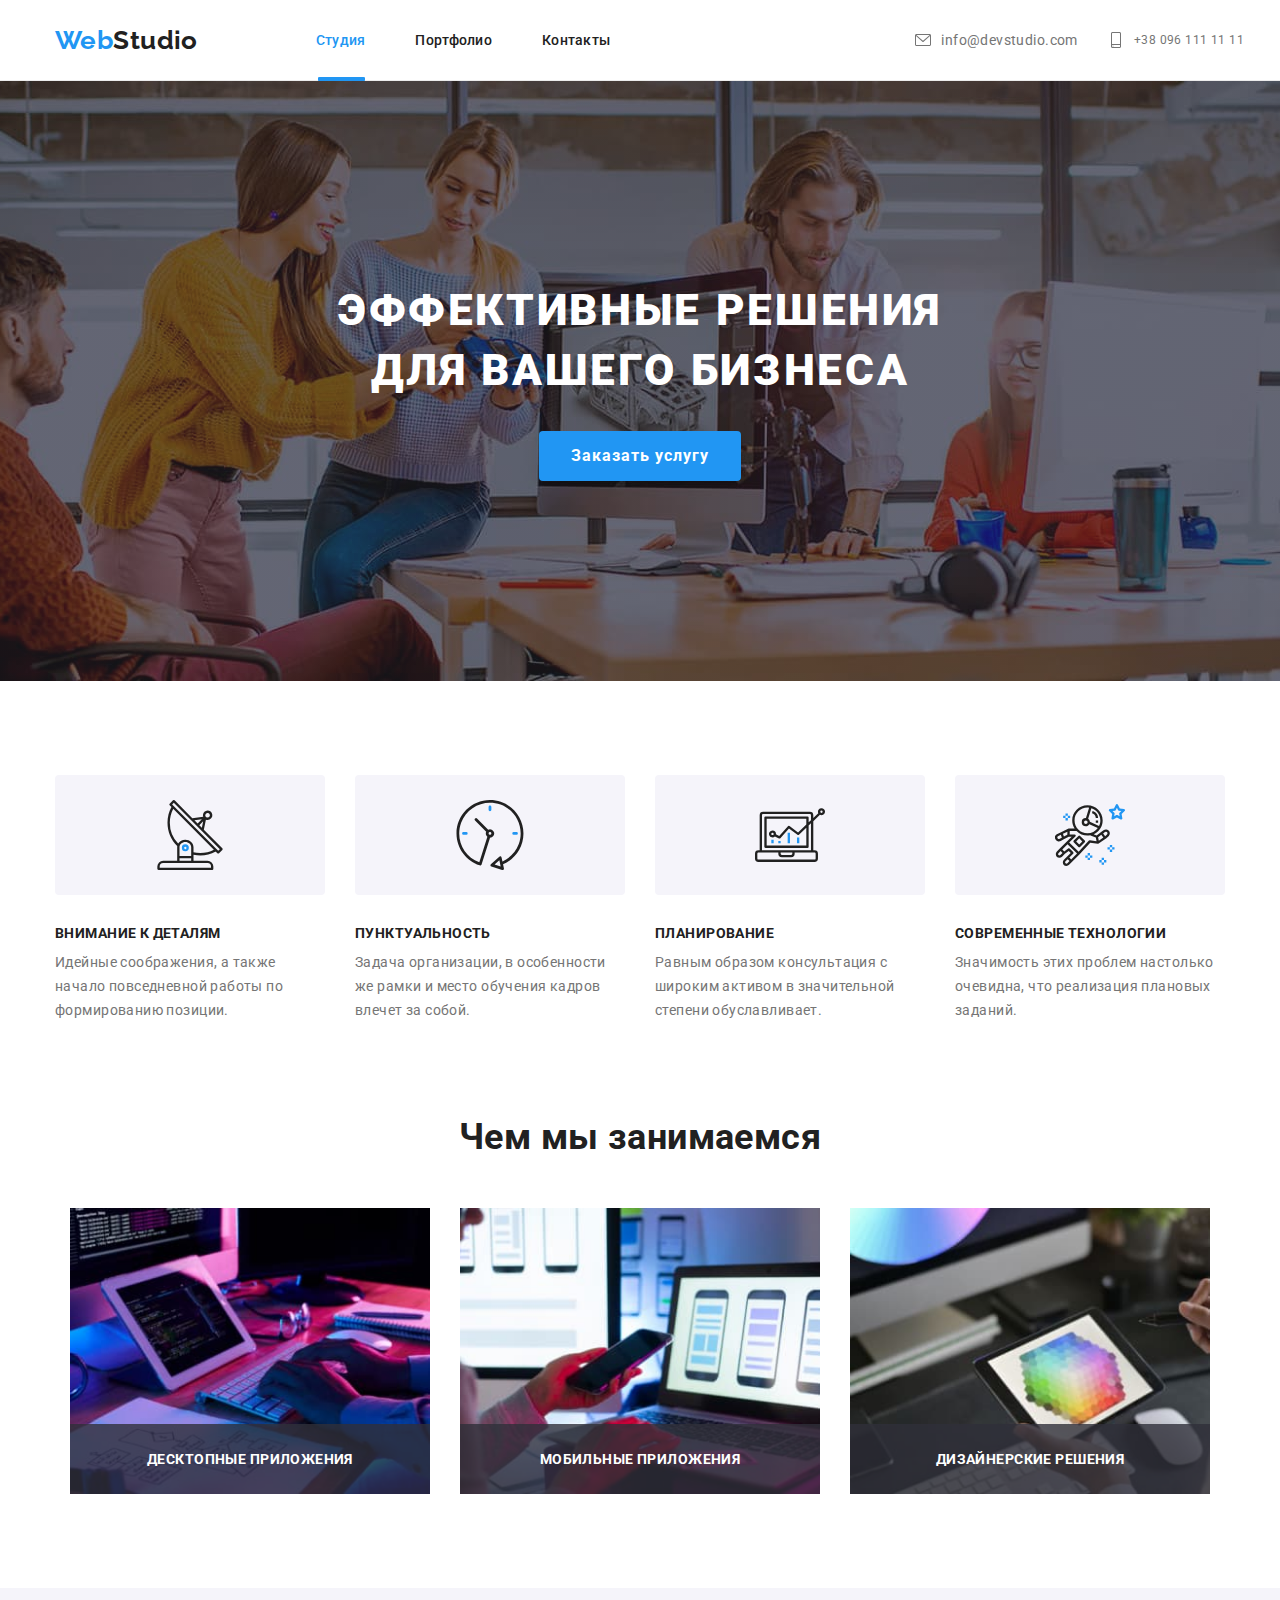
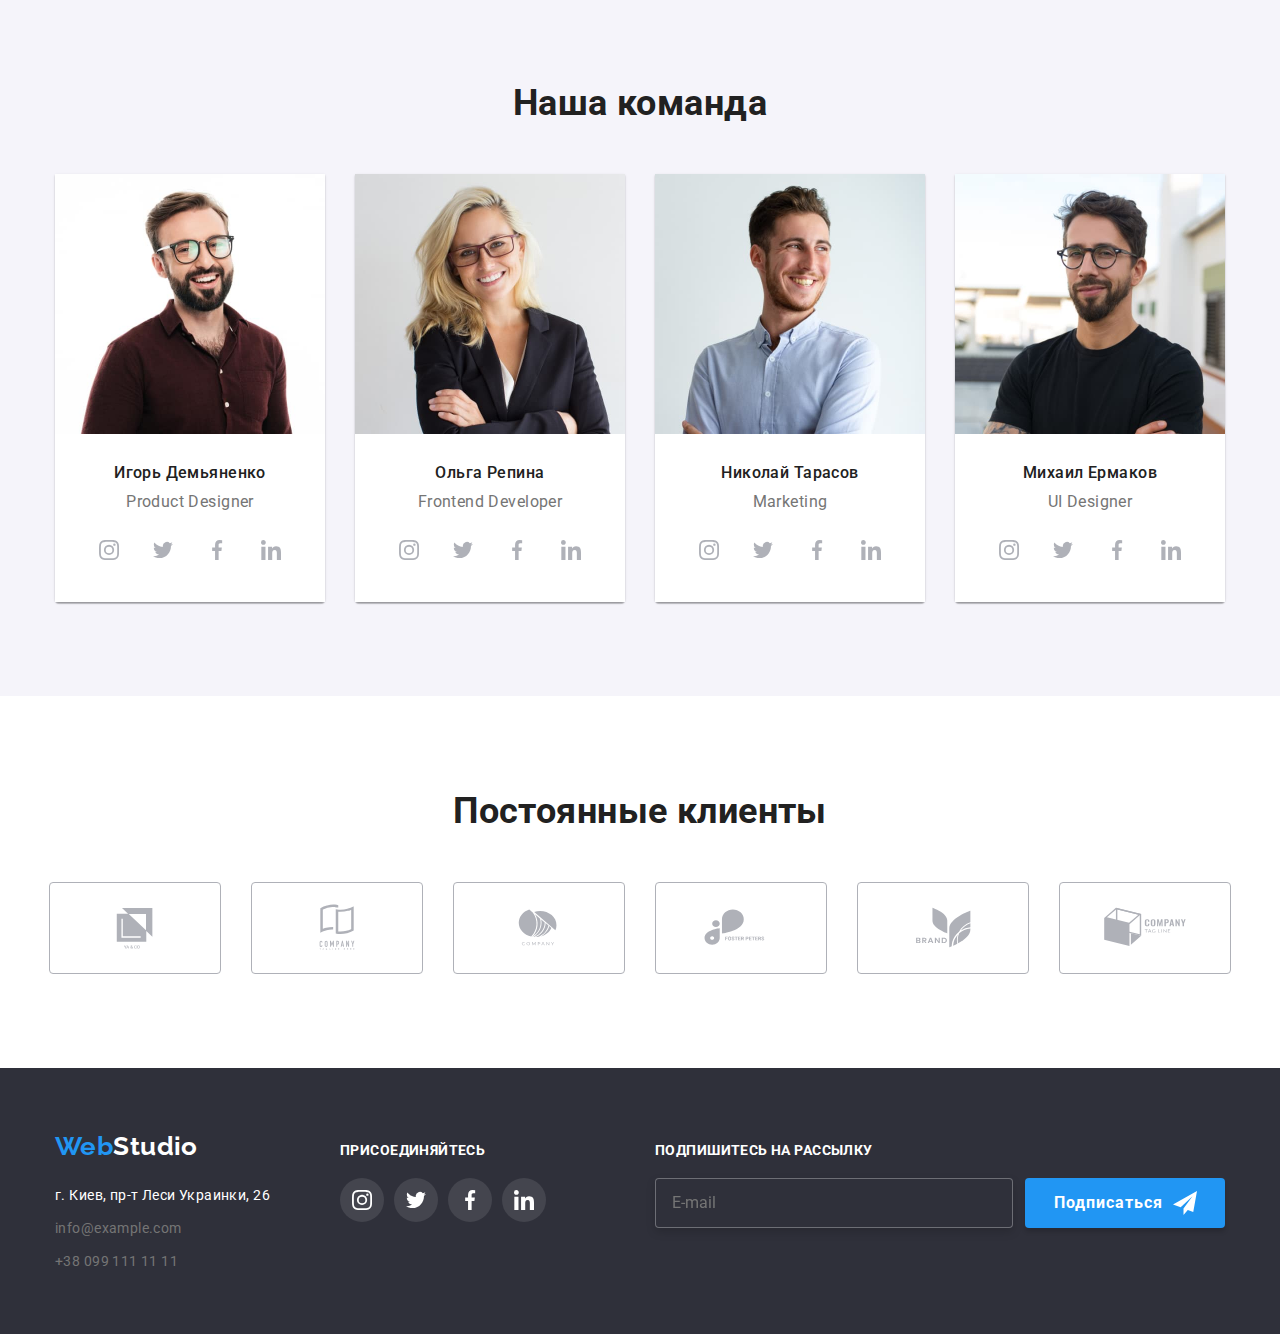
==== commit 24f1454f: "updeted" ====
--- a/index.html
+++ b/index.html
@@ -17,7 +17,6 @@
     <!--Шапка сайта-->
     <header class="page-header">
       <div class="container">
-        ggggg
         <nav class="menu">
           <a class="logo" href="./index.html"> <span class="logo__prefix">Web</span>Studio </a>
           <button
